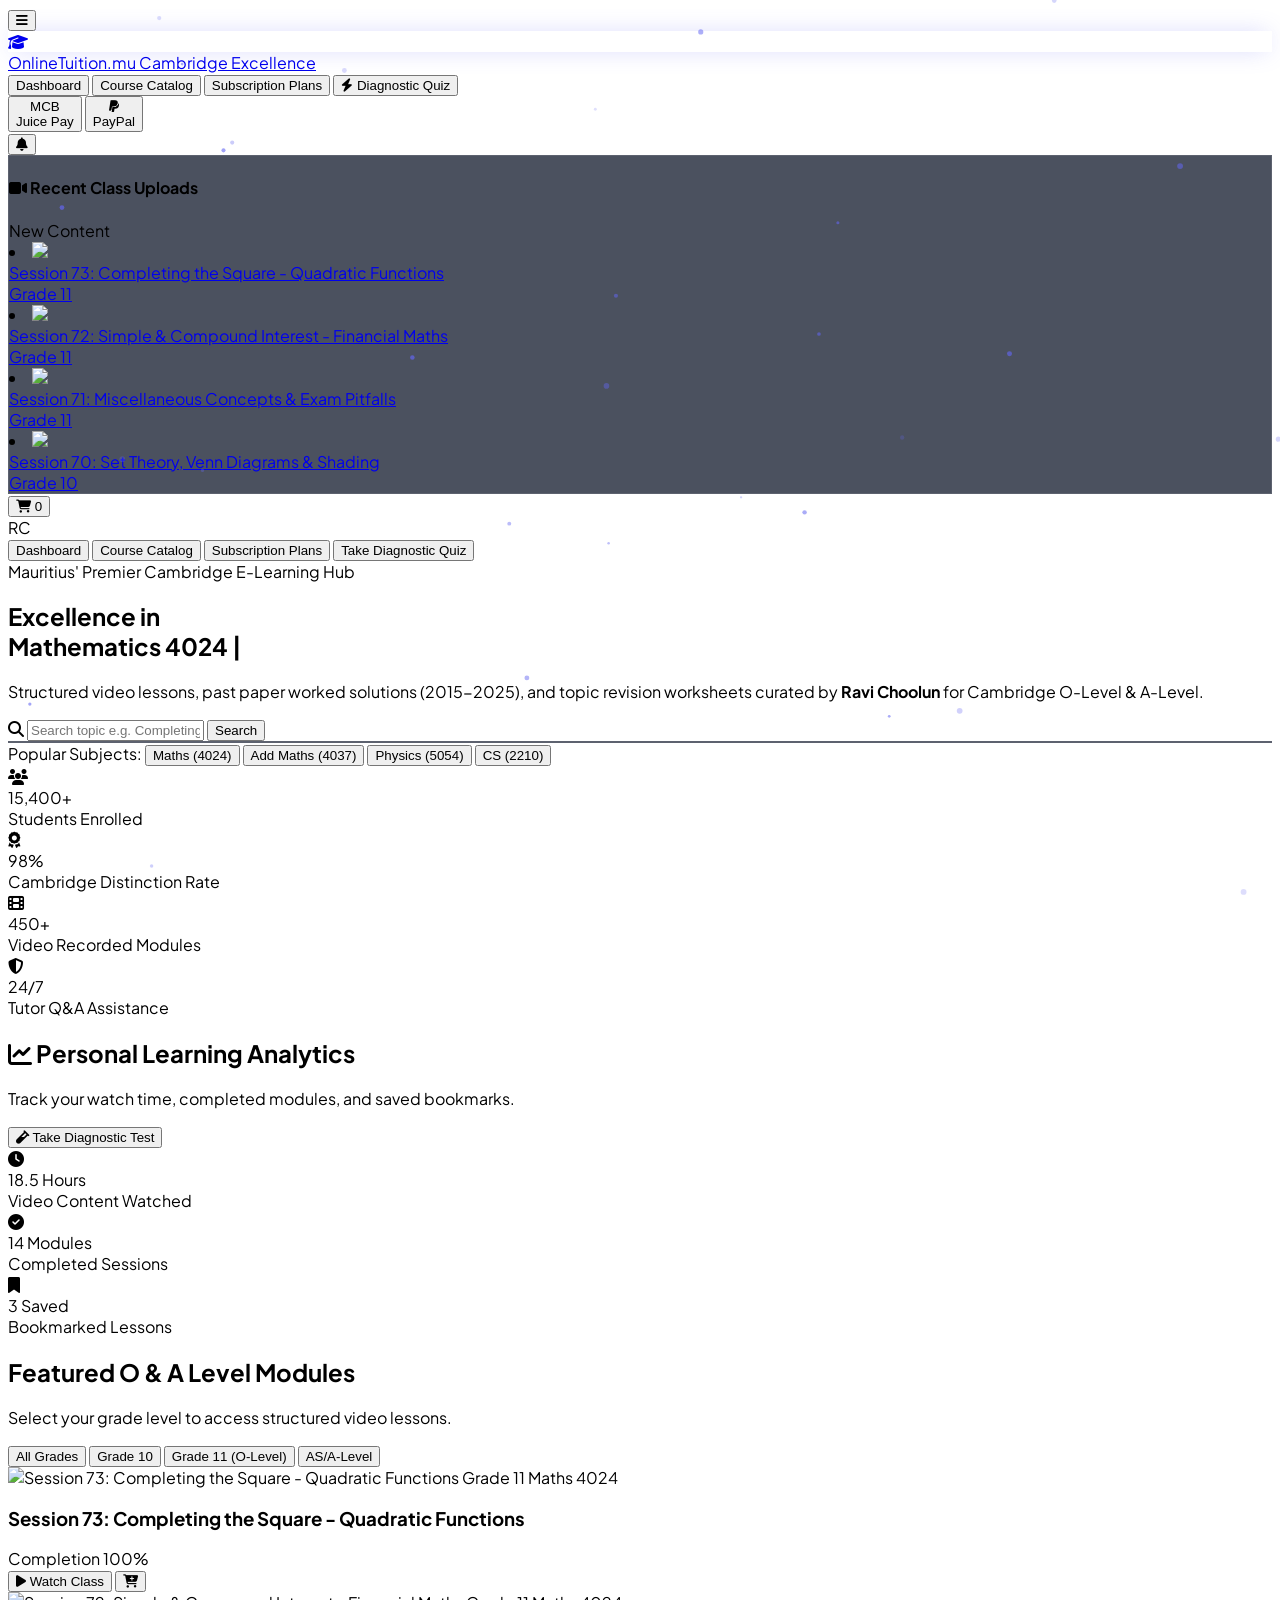
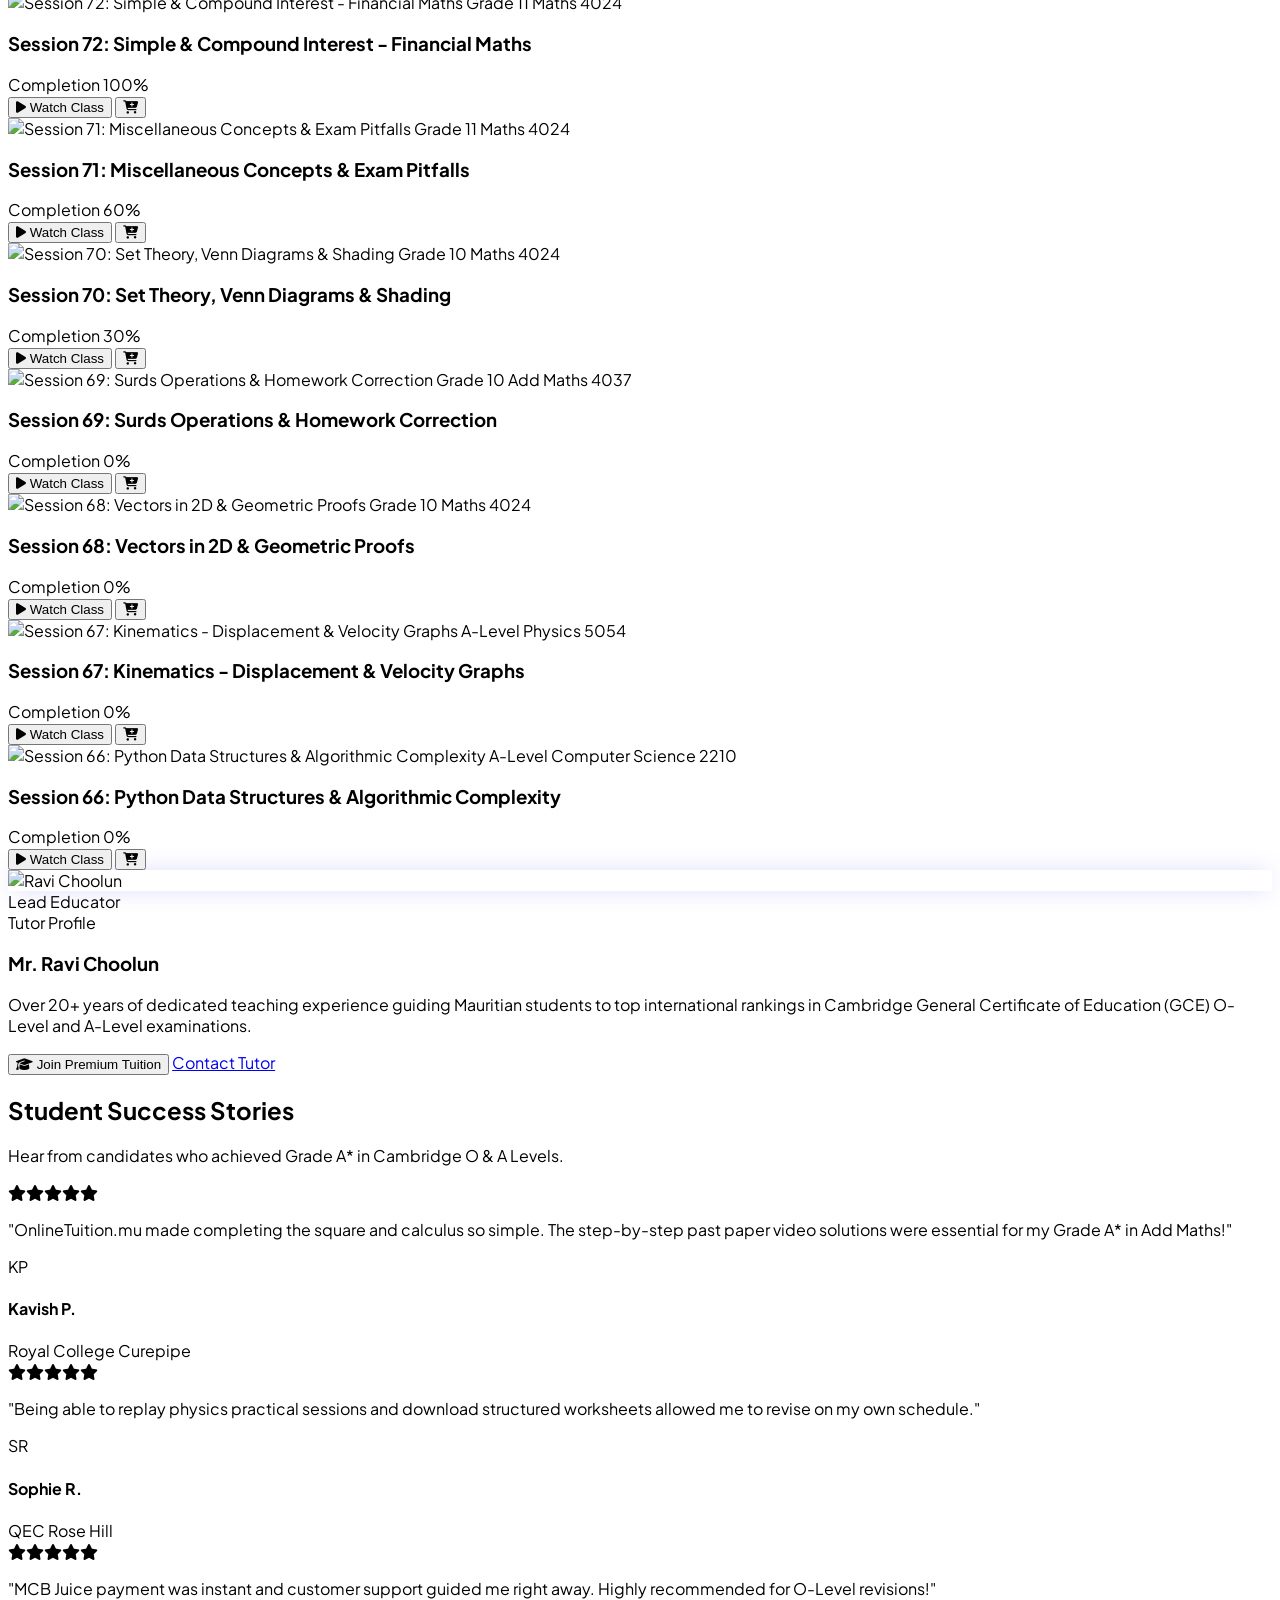
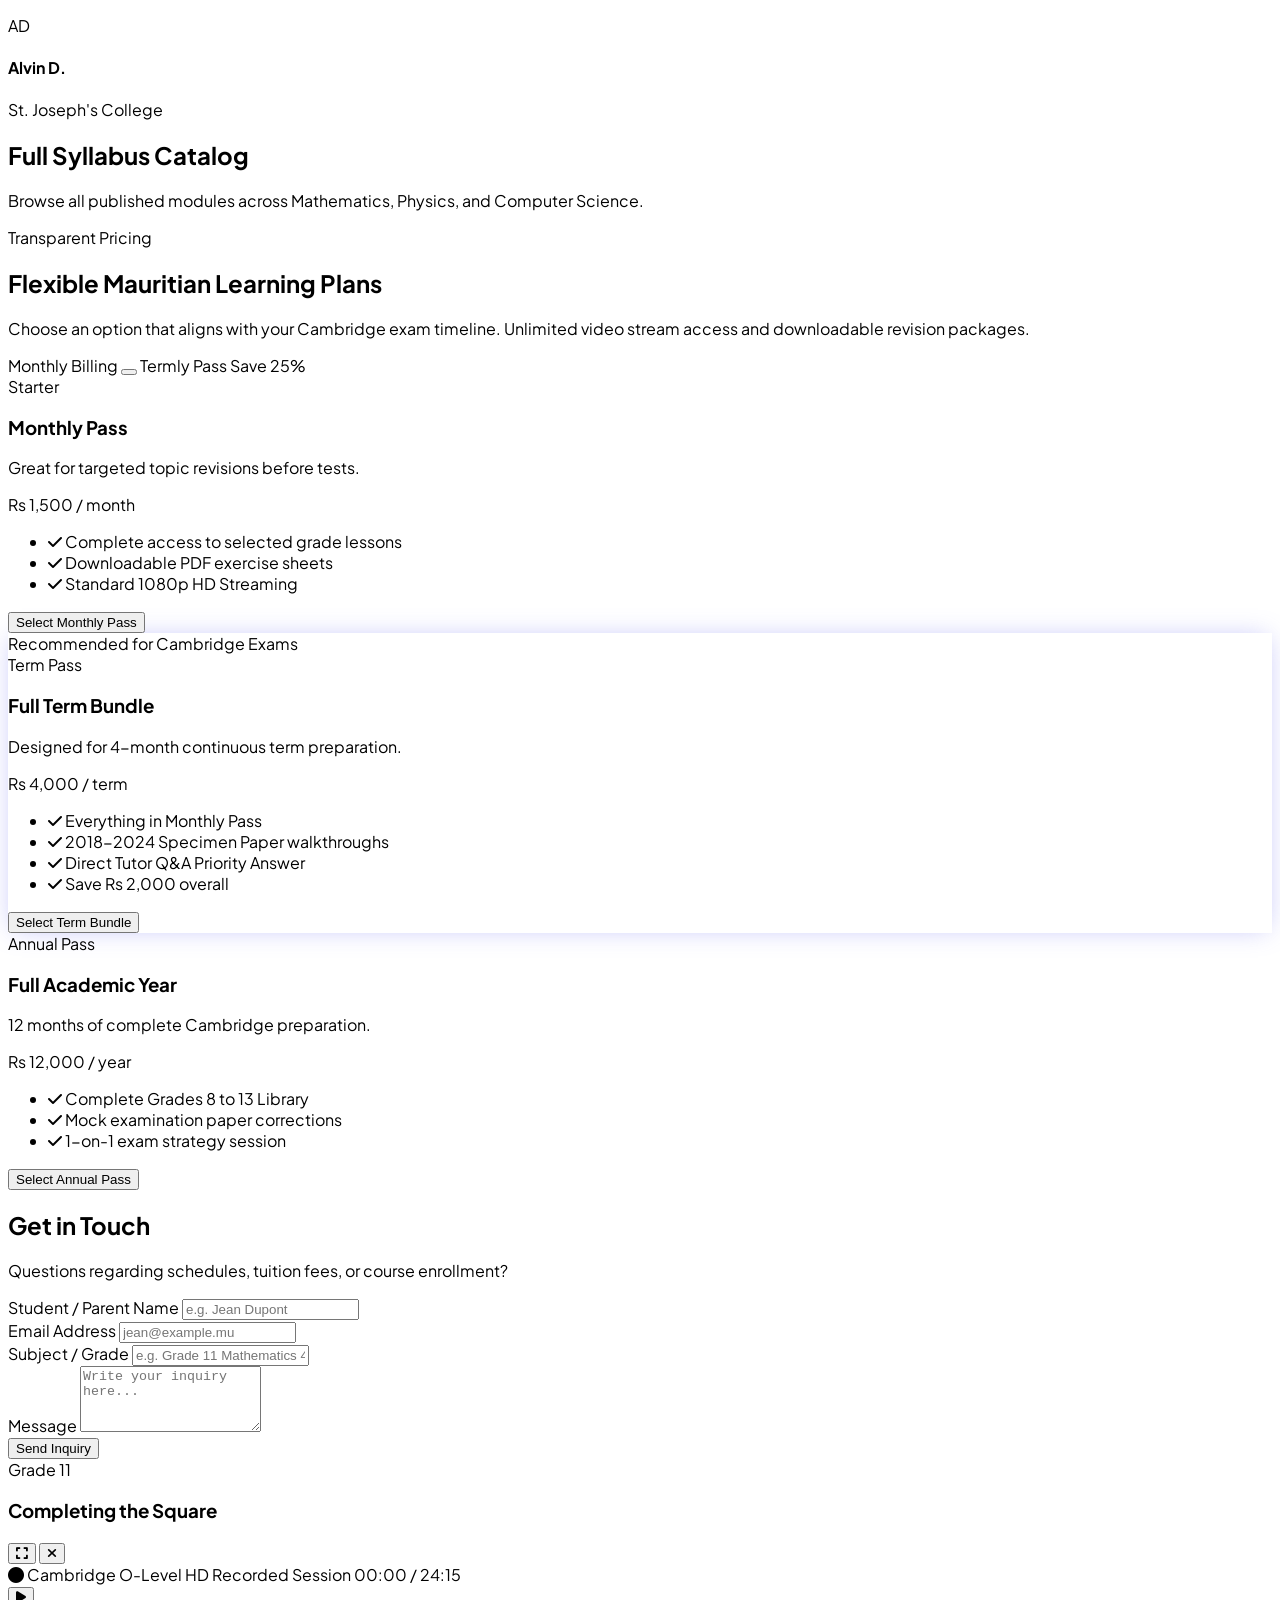
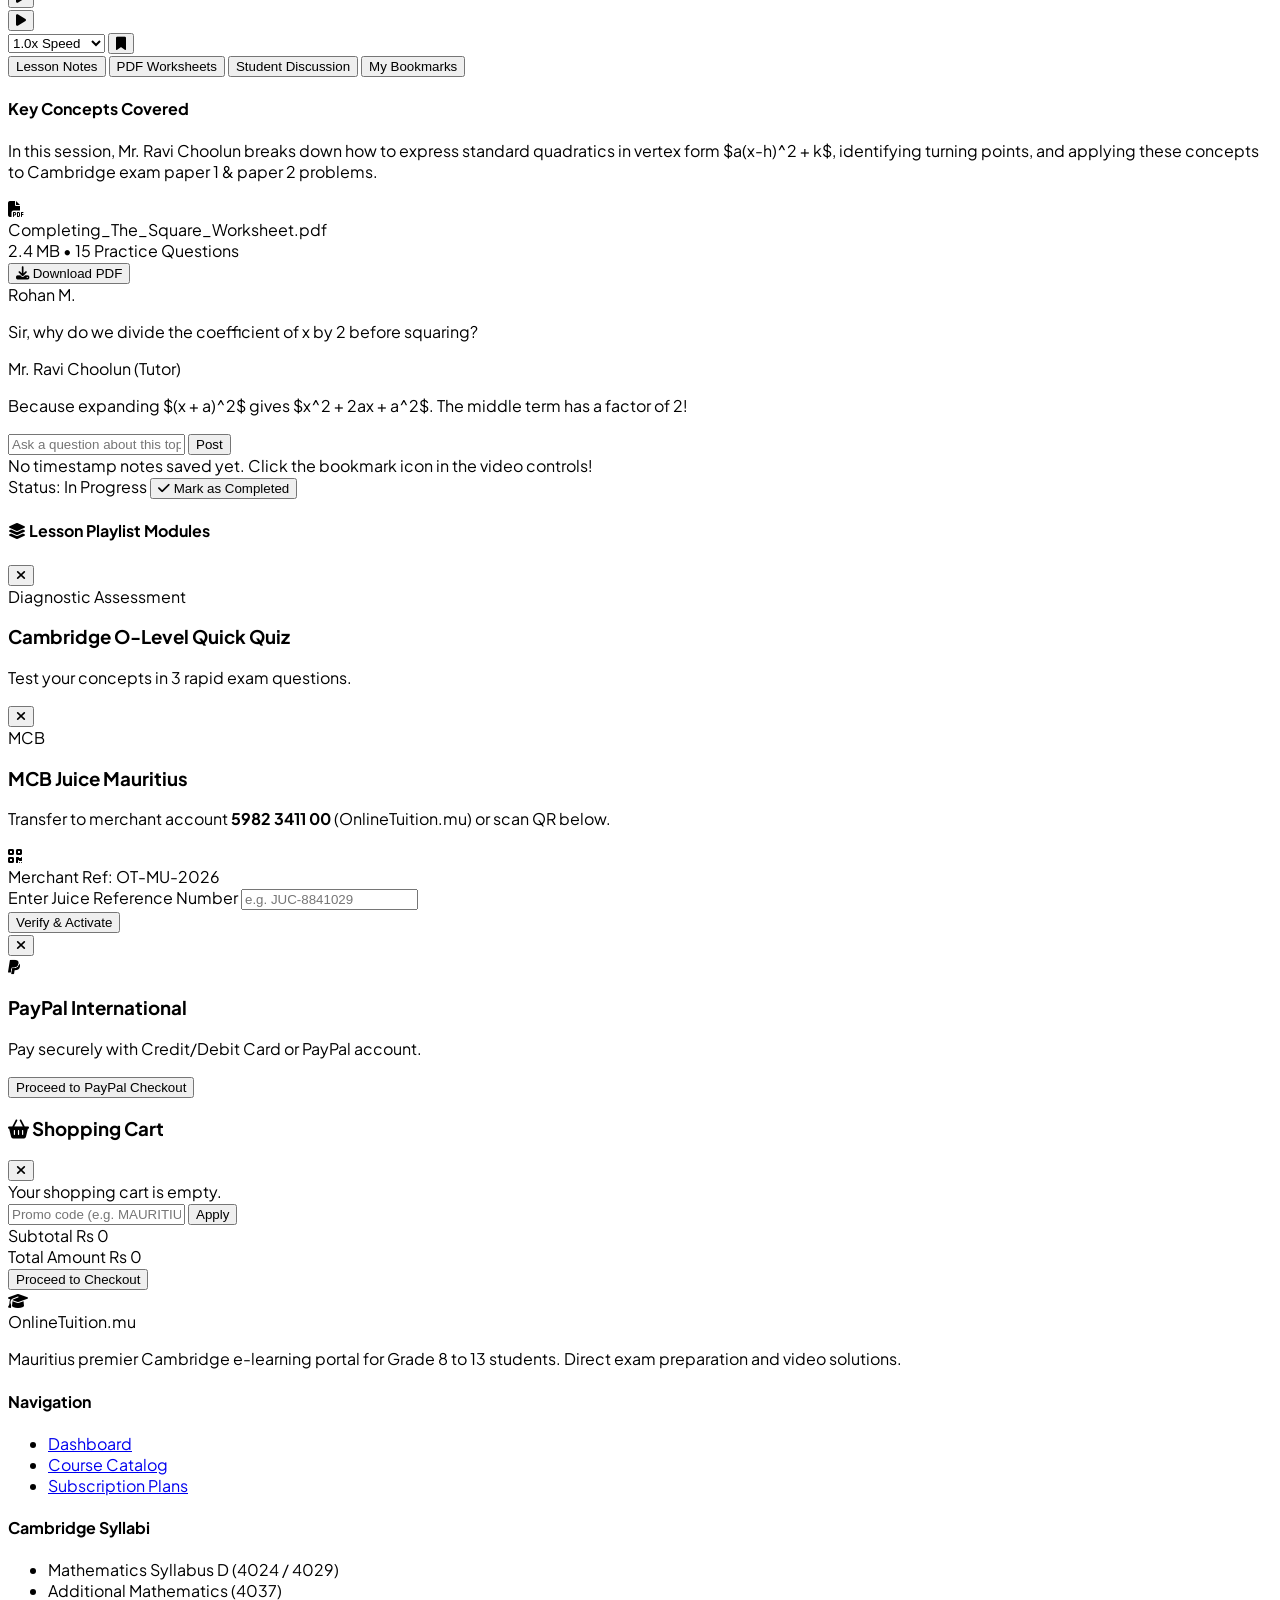
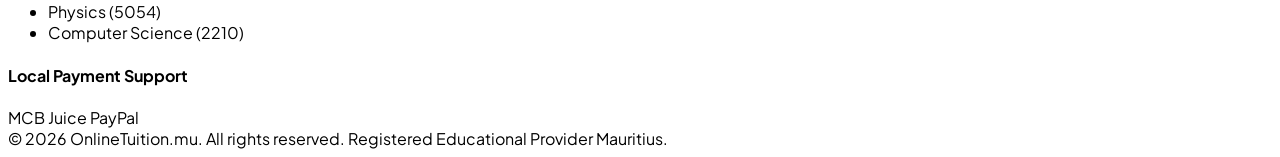
==== index.html @ 78f63431 "Rename onlinetuition_mu_modern_platform.html to index.html" ====
<!DOCTYPE html>
<html lang="en" class="scroll-smooth">
<head>
    <meta charset="utf-8">
    <meta name="viewport" content="width=device-width, initial-scale=1">
    <title>OnlineTuition.mu | Premier Cambridge O & A Level Tutoring Mauritius</title>
    <meta name="description" content="Mauritius' leading online tutoring platform for Cambridge International Examinations (O & A levels) and Grades 8 to 13 by Ravi Choolun.">
    
    <!-- Tailwind CSS CDN -->
    <script src="https://cdn.tailwindcss.com"></script>
    <script>
        tailwind.config = {
            darkMode: 'class',
            theme: {
                extend: {
                    colors: {
                        brand: {
                            50: '#eef2ff',
                            100: '#e0e7ff',
                            400: '#818cf8',
                            500: '#6366f1',
                            600: '#4f46e5',
                            700: '#4338ca',
                            800: '#3730a3',
                            900: '#312e81'
                        },
                        emerald: {
                            400: '#34d399',
                            500: '#10b981',
                            600: '#059669'
                        }
                    },
                    keyframes: {
                        float: {
                            '0%, 100%': { transform: 'translateY(0px)' },
                            '50%': { transform: 'translateY(-10px)' },
                        },
                        pulseGlow: {
                            '0%, 100%': { opacity: '0.4' },
                            '50%': { opacity: '0.8' }
                        },
                        shimmer: {
                            '100%': { transform: 'translateX(100%)' }
                        }
                    },
                    animation: {
                        float: 'float 4s ease-in-out infinite',
                        pulseGlow: 'pulseGlow 3s ease-in-out infinite',
                        shimmer: 'shimmer 2s infinite'
                    }
                }
            }
        }
    </script>

    <!-- Canvas Confetti CDN for Quiz Completion -->
    <script src="https://cdn.jsdelivr.net/npm/canvas-confetti@1.6.0/dist/confetti.browser.min.js"></script>
    
    <!-- FontAwesome & Google Fonts -->
    <link rel="stylesheet" href="https://cdnjs.cloudflare.com/ajax/libs/font-awesome/6.4.0/css/all.min.css">
    <link rel="preconnect" href="https://fonts.googleapis.com">
    <link rel="preconnect" href="https://fonts.gstatic.com" crossorigin>
    <link href="https://fonts.googleapis.com/css2?family=Plus+Jakarta+Sans:wght@300;400;500;600;700;800&display=swap" rel="stylesheet">
    
    <style>
        body { font-family: 'Plus Jakarta Sans', sans-serif; }
        
        /* Glassmorphism Classes */
        .glass-panel {
            background: rgba(15, 23, 42, 0.75);
            backdrop-filter: blur(16px);
            -webkit-backdrop-filter: blur(16px);
            border: 1px solid rgba(255, 255, 255, 0.1);
        }
        .glass-card {
            background: rgba(255, 255, 255, 0.85);
            backdrop-filter: blur(12px);
            -webkit-backdrop-filter: blur(12px);
            border: 1px solid rgba(226, 232, 240, 0.8);
        }
        .glass-card-dark {
            background: rgba(30, 41, 59, 0.85);
            backdrop-filter: blur(12px);
            border: 1px solid rgba(255, 255, 255, 0.08);
        }

        /* Custom Scrollbar */
        .custom-scrollbar::-webkit-scrollbar { width: 6px; height: 6px; }
        .custom-scrollbar::-webkit-scrollbar-track { background: rgba(241, 245, 249, 0.5); }
        .custom-scrollbar::-webkit-scrollbar-thumb { background: #cbd5e1; border-radius: 9999px; }
        .custom-scrollbar::-webkit-scrollbar-thumb:hover { background: #94a3b8; }

        /* Glowing Effects */
        .glow-brand {
            box-shadow: 0 0 25px -5px rgba(99, 102, 241, 0.4);
        }
        .glow-emerald {
            box-shadow: 0 0 25px -5px rgba(16, 185, 129, 0.4);
        }

        /* Particle Canvas Fix */
        #particles-canvas {
            position: absolute;
            top: 0;
            left: 0;
            width: 100%;
            height: 100%;
            pointer-events: none;
            z-index: 1;
        }

        /* Ripple effect animation */
        .ripple {
            position: relative;
            overflow: hidden;
        }
        .ripple::after {
            content: "";
            display: block;
            position: absolute;
            width: 100%;
            height: 100%;
            top: 0;
            left: 0;
            pointer-events: none;
            background-image: radial-gradient(circle, #fff 10%, transparent 10.01%);
            background-repeat: no-repeat;
            background-position: 50%;
            transform: scale(10, 10);
            opacity: 0;
            transition: transform .5s, opacity 1s;
        }
        .ripple:active::after {
            transform: scale(0, 0);
            opacity: .3;
            transition: 0s;
        }
    </style>
</head>
<body class="bg-slate-950 text-slate-100 min-h-screen flex flex-col antialiased selection:bg-brand-500 selection:text-white">

    <!-- Toast Notification Container -->
    <div id="toast-container" class="fixed bottom-5 right-5 z-50 flex flex-col space-y-3 pointer-events-none"></div>

    <!-- Header Navigation -->
    <header class="sticky top-0 z-40 bg-slate-950/80 backdrop-blur-xl border-b border-slate-800/80 text-white shadow-xl">
        <div class="max-w-7xl mx-auto px-4 sm:px-6 lg:px-8">
            <div class="flex items-center justify-between h-20">
                <!-- Left: Logo & Nav Links -->
                <div class="flex items-center space-x-8">
                    <button id="mobile-menu-btn" onclick="toggleMobileMenu()" class="text-slate-300 hover:text-white md:hidden focus:outline-none p-2 rounded-xl hover:bg-slate-800/60 transition">
                        <i class="fa-solid fa-bars text-xl"></i>
                    </button>
                    <a href="#dashboard" onclick="switchView('dashboard')" class="flex items-center space-x-3 group">
                        <div class="w-11 h-11 rounded-2xl bg-gradient-to-tr from-brand-600 via-indigo-500 to-emerald-400 flex items-center justify-center shadow-lg group-hover:scale-105 group-hover:rotate-3 transition duration-300 glow-brand">
                            <i class="fa-solid fa-graduation-cap text-white text-xl"></i>
                        </div>
                        <div>
                            <span class="text-xl font-extrabold tracking-tight text-white block leading-none">OnlineTuition<span class="text-brand-400">.mu</span></span>
                            <span class="text-[10px] text-slate-400 font-bold uppercase tracking-widest">Cambridge Excellence</span>
                        </div>
                    </a>
                    
                    <nav class="hidden md:flex items-center space-x-1 text-sm font-semibold text-slate-300 border-l border-slate-800/80 pl-8">
                        <button onclick="switchView('dashboard')" id="nav-dashboard" class="nav-btn px-4 py-2 rounded-xl text-white bg-slate-800/80 hover:bg-slate-800 transition">Dashboard</button>
                        <button onclick="switchView('courses')" id="nav-courses" class="nav-btn px-4 py-2 rounded-xl hover:text-white hover:bg-slate-800/60 transition">Course Catalog</button>
                        <button onclick="switchView('subscriptions')" id="nav-subscriptions" class="nav-btn px-4 py-2 rounded-xl hover:text-white hover:bg-slate-800/60 transition">Subscription Plans</button>
                        <button onclick="openQuizModal()" class="px-4 py-2 rounded-xl hover:text-white hover:bg-slate-800/60 transition flex items-center text-emerald-400 font-bold">
                            <i class="fa-solid fa-bolt mr-2 animate-bounce"></i> Diagnostic Quiz
                        </button>
                    </nav>
                </div>

                <!-- Right: Quick Payments, Cart & User -->
                <div class="flex items-center space-x-3 sm:space-x-4">
                    <!-- MCB Juice Badge Button -->
                    <button onclick="openJuiceModal()" class="hidden sm:flex items-center bg-slate-900/90 hover:bg-slate-800 border border-slate-800 px-3.5 py-2 rounded-xl transition group shadow-md" title="MCB Juice Instant Payment">
                        <div class="w-6 h-6 bg-red-600 rounded-lg flex items-center justify-center text-white text-[10px] font-black mr-2 shadow group-hover:scale-110 transition">MCB</div>
                        <span class="text-xs font-bold text-slate-200">Juice Pay</span>
                    </button>

                    <!-- PayPal Badge Button -->
                    <button onclick="openPayPalModal()" class="hidden sm:flex items-center bg-slate-900/90 hover:bg-slate-800 border border-slate-800 px-3.5 py-2 rounded-xl transition group shadow-md" title="PayPal Global Payment">
                        <div class="w-6 h-6 bg-blue-600 rounded-lg flex items-center justify-center text-white text-xs mr-2 shadow group-hover:scale-110 transition"><i class="fa-brands fa-paypal"></i></div>
                        <span class="text-xs font-bold text-slate-200">PayPal</span>
                    </button>

                    <!-- Notifications / Recent Releases Dropdown -->
                    <div class="relative">
                        <button id="dropdown-toggle" class="p-3 rounded-xl bg-slate-900 hover:bg-slate-800 border border-slate-800 text-slate-300 hover:text-white transition relative group">
                            <i class="fa-solid fa-bell text-slate-300 group-hover:text-amber-400 transition"></i>
                            <span class="absolute top-2 right-2 w-2.5 h-2.5 bg-brand-500 rounded-full animate-ping"></span>
                            <span class="absolute top-2 right-2 w-2.5 h-2.5 bg-brand-500 rounded-full"></span>
                        </button>
                        
                        <!-- Dropdown Menu -->
                        <div id="courses-dropdown" class="hidden absolute right-0 mt-3 w-80 sm:w-96 glass-panel rounded-2xl shadow-2xl py-3 z-50 border border-slate-800">
                            <div class="px-4 pb-2 border-b border-slate-800/80 flex items-center justify-between">
                                <h4 class="font-bold text-xs uppercase tracking-wider text-slate-400 flex items-center"><i class="fa-solid fa-video text-brand-400 mr-2"></i> Recent Class Uploads</h4>
                                <span class="text-[10px] bg-emerald-500/20 text-emerald-300 border border-emerald-500/30 px-2 py-0.5 rounded-full font-bold">New Content</span>
                            </div>
                            <div class="max-h-80 overflow-y-auto custom-scrollbar divide-y divide-slate-800/60" id="dropdown-sessions-list">
                                <!-- Dynamic Items -->
                            </div>
                        </div>
                    </div>

                    <!-- Cart Drawer Trigger -->
                    <button onclick="toggleCartDrawer()" class="p-3 rounded-xl bg-slate-900 hover:bg-slate-800 border border-slate-800 text-slate-300 hover:text-white transition relative">
                        <i class="fa-solid fa-cart-shopping"></i>
                        <span id="cart-badge" class="absolute -top-1.5 -right-1.5 w-5 h-5 bg-gradient-to-r from-brand-500 to-indigo-600 text-white text-[11px] font-black rounded-full flex items-center justify-center shadow-lg border border-slate-900">0</span>
                    </button>

                    <!-- Student User Avatar -->
                    <div class="flex items-center pl-2 border-l border-slate-800">
                        <div class="w-10 h-10 rounded-xl bg-gradient-to-tr from-brand-500 to-indigo-600 text-white font-extrabold flex items-center justify-center shadow-lg ring-2 ring-brand-500/30">
                            RC
                        </div>
                    </div>
                </div>
            </div>
        </div>
        
        <!-- Mobile Drawer Navigation -->
        <div id="mobile-menu" class="hidden md:hidden bg-slate-900 border-b border-slate-800 px-4 py-4 space-y-2">
            <button onclick="switchView('dashboard'); toggleMobileMenu()" class="block w-full text-left px-4 py-3 rounded-xl text-slate-200 hover:bg-slate-800 font-bold">Dashboard</button>
            <button onclick="switchView('courses'); toggleMobileMenu()" class="block w-full text-left px-4 py-3 rounded-xl text-slate-200 hover:bg-slate-800 font-bold">Course Catalog</button>
            <button onclick="switchView('subscriptions'); toggleMobileMenu()" class="block w-full text-left px-4 py-3 rounded-xl text-slate-200 hover:bg-slate-800 font-bold">Subscription Plans</button>
            <button onclick="openQuizModal(); toggleMobileMenu()" class="block w-full text-left px-4 py-3 rounded-xl text-emerald-400 hover:bg-slate-800 font-bold">Take Diagnostic Quiz</button>
        </div>
    </header>

    <!-- Main Dynamic Content Container -->
    <main class="flex-grow">
        
        <!-- ================= VIEW 1: MAIN DASHBOARD & HERO ================= -->
        <section id="view-dashboard" class="view-section py-8 max-w-7xl mx-auto px-4 sm:px-6 lg:px-8">
            
            <!-- Hero Animated Section -->
            <div class="relative rounded-3xl bg-slate-900 border border-slate-800/80 p-8 sm:p-14 mb-12 overflow-hidden shadow-2xl">
                <!-- Floating Particle Background Canvas -->
                <canvas id="particles-canvas"></canvas>

                <!-- Glowing Ambient Light -->
                <div class="absolute -top-20 -right-20 w-96 h-96 bg-brand-600/30 rounded-full blur-[100px] pointer-events-none animate-pulseGlow"></div>
                <div class="absolute -bottom-20 -left-20 w-96 h-96 bg-emerald-600/20 rounded-full blur-[100px] pointer-events-none"></div>

                <div class="relative z-10 max-w-3xl">
                    <div class="inline-flex items-center space-x-2 px-3.5 py-1.5 rounded-full text-xs font-bold bg-brand-500/10 text-brand-300 border border-brand-500/30 mb-6 backdrop-blur-md">
                        <span class="w-2 h-2 rounded-full bg-emerald-400 animate-ping"></span>
                        <span>Mauritius' Premier Cambridge E-Learning Hub</span>
                    </div>

                    <h1 class="text-3xl sm:text-5xl lg:text-6xl font-black tracking-tight text-white mb-6 leading-tight">
                        Excellence in <br/>
                        <span id="typewriter-text" class="text-transparent bg-clip-text bg-gradient-to-r from-brand-400 via-indigo-300 to-emerald-400"></span>
                        <span class="animate-pulse">|</span>
                    </h1>

                    <p class="text-slate-300 text-base sm:text-lg mb-8 leading-relaxed max-w-2xl font-normal">
                        Structured video lessons, past paper worked solutions (2015-2025), and topic revision worksheets curated by <strong class="text-white font-semibold">Ravi Choolun</strong> for Cambridge O-Level & A-Level.
                    </p>

                    <!-- Real-time Hero Search Input -->
                    <div class="relative max-w-xl mb-6 group">
                        <i class="fa-solid fa-magnifying-glass absolute left-4 top-4 text-slate-400 group-focus-within:text-brand-400 transition"></i>
                        <input type="text" id="hero-search-input" oninput="handleHeroSearch(this.value)" placeholder="Search topic e.g. Completing the Square, Vectors, Surds..." class="w-full pl-12 pr-28 py-3.5 bg-slate-950/80 border border-slate-800 rounded-2xl text-sm text-white placeholder-slate-500 focus:outline-none focus:ring-2 focus:ring-brand-500 focus:border-transparent shadow-2xl backdrop-blur-md transition">
                        <button onclick="executeHeroSearch()" class="absolute right-2 top-2 bg-gradient-to-r from-brand-600 to-indigo-600 hover:from-brand-500 hover:to-indigo-500 text-white font-bold px-4 py-2 rounded-xl text-xs shadow-lg transition">
                            Search
                        </button>
                        <!-- Auto suggestions container -->
                        <div id="hero-suggestions" class="hidden absolute left-0 right-0 top-14 glass-panel rounded-2xl border border-slate-800 shadow-2xl py-2 z-30 max-h-60 overflow-y-auto"></div>
                    </div>

                    <!-- Subject Quick Filter Badges -->
                    <div class="flex flex-wrap items-center gap-2">
                        <span class="text-xs text-slate-400 font-bold uppercase tracking-wider mr-2">Popular Subjects:</span>
                        <button onclick="filterBySubject('Maths 4024')" class="px-3 py-1.5 rounded-xl text-xs font-semibold bg-slate-800/80 text-slate-300 hover:bg-brand-600 hover:text-white border border-slate-700/60 transition">Maths (4024)</button>
                        <button onclick="filterBySubject('Add Maths 4037')" class="px-3 py-1.5 rounded-xl text-xs font-semibold bg-slate-800/80 text-slate-300 hover:bg-brand-600 hover:text-white border border-slate-700/60 transition">Add Maths (4037)</button>
                        <button onclick="filterBySubject('Physics 5054')" class="px-3 py-1.5 rounded-xl text-xs font-semibold bg-slate-800/80 text-slate-300 hover:bg-brand-600 hover:text-white border border-slate-700/60 transition">Physics (5054)</button>
                        <button onclick="filterBySubject('Computer Science 2210')" class="px-3 py-1.5 rounded-xl text-xs font-semibold bg-slate-800/80 text-slate-300 hover:bg-brand-600 hover:text-white border border-slate-700/60 transition">CS (2210)</button>
                    </div>
                </div>
            </div>

            <!-- Animated Counter Statistics Bar -->
            <div class="grid grid-cols-2 md:grid-cols-4 gap-5 mb-14">
                <div class="bg-slate-900/90 border border-slate-800/80 p-6 rounded-3xl shadow-xl hover:border-brand-500/50 transition group">
                    <div class="w-12 h-12 rounded-2xl bg-brand-500/10 border border-brand-500/20 text-brand-400 flex items-center justify-center text-xl font-bold mb-4 group-hover:scale-110 transition">
                        <i class="fa-solid fa-users"></i>
                    </div>
                    <div class="text-3xl font-extrabold text-white mb-1 tracking-tight" id="stat-students">0</div>
                    <div class="text-xs text-slate-400 font-semibold uppercase tracking-wider">Students Enrolled</div>
                </div>

                <div class="bg-slate-900/90 border border-slate-800/80 p-6 rounded-3xl shadow-xl hover:border-emerald-500/50 transition group">
                    <div class="w-12 h-12 rounded-2xl bg-emerald-500/10 border border-emerald-500/20 text-emerald-400 flex items-center justify-center text-xl font-bold mb-4 group-hover:scale-110 transition">
                        <i class="fa-solid fa-award"></i>
                    </div>
                    <div class="text-3xl font-extrabold text-white mb-1 tracking-tight" id="stat-pass">0</div>
                    <div class="text-xs text-slate-400 font-semibold uppercase tracking-wider">Cambridge Distinction Rate</div>
                </div>

                <div class="bg-slate-900/90 border border-slate-800/80 p-6 rounded-3xl shadow-xl hover:border-amber-500/50 transition group">
                    <div class="w-12 h-12 rounded-2xl bg-amber-500/10 border border-amber-500/20 text-amber-400 flex items-center justify-center text-xl font-bold mb-4 group-hover:scale-110 transition">
                        <i class="fa-solid fa-film"></i>
                    </div>
                    <div class="text-3xl font-extrabold text-white mb-1 tracking-tight" id="stat-videos">0</div>
                    <div class="text-xs text-slate-400 font-semibold uppercase tracking-wider">Video Recorded Modules</div>
                </div>

                <div class="bg-slate-900/90 border border-slate-800/80 p-6 rounded-3xl shadow-xl hover:border-purple-500/50 transition group">
                    <div class="w-12 h-12 rounded-2xl bg-purple-500/10 border border-purple-500/20 text-purple-400 flex items-center justify-center text-xl font-bold mb-4 group-hover:scale-110 transition">
                        <i class="fa-solid fa-shield-halved"></i>
                    </div>
                    <div class="text-3xl font-extrabold text-white mb-1 tracking-tight" id="stat-support">24/7</div>
                    <div class="text-xs text-slate-400 font-semibold uppercase tracking-wider">Tutor Q&A Assistance</div>
                </div>
            </div>

            <!-- Student Personal Learning Overview Widget -->
            <div class="bg-slate-900/60 border border-slate-800/80 rounded-3xl p-6 sm:p-8 mb-12 backdrop-blur-md">
                <div class="flex flex-col md:flex-row md:items-center justify-between gap-4 mb-6">
                    <div>
                        <h2 class="text-xl font-extrabold text-white flex items-center">
                            <i class="fa-solid fa-chart-line text-brand-400 mr-2.5"></i> Personal Learning Analytics
                        </h2>
                        <p class="text-slate-400 text-xs mt-1">Track your watch time, completed modules, and saved bookmarks.</p>
                    </div>
                    <button onclick="openQuizModal()" class="bg-gradient-to-r from-emerald-600 to-teal-600 hover:from-emerald-500 hover:to-teal-500 text-white text-xs font-bold px-5 py-2.5 rounded-xl shadow-lg transition flex items-center w-fit">
                        <i class="fa-solid fa-vial mr-2"></i> Take Diagnostic Test
                    </button>
                </div>

                <div class="grid grid-cols-1 sm:grid-cols-3 gap-4">
                    <div class="bg-slate-950/80 p-4 rounded-2xl border border-slate-800 flex items-center space-x-4">
                        <div class="w-10 h-10 rounded-xl bg-blue-500/10 text-blue-400 flex items-center justify-center font-bold text-base"><i class="fa-solid fa-clock"></i></div>
                        <div>
                            <div class="text-lg font-bold text-white">18.5 Hours</div>
                            <div class="text-[11px] text-slate-500">Video Content Watched</div>
                        </div>
                    </div>
                    <div class="bg-slate-950/80 p-4 rounded-2xl border border-slate-800 flex items-center space-x-4">
                        <div class="w-10 h-10 rounded-xl bg-emerald-500/10 text-emerald-400 flex items-center justify-center font-bold text-base"><i class="fa-solid fa-circle-check"></i></div>
                        <div>
                            <div class="text-lg font-bold text-white" id="user-completed-count">14 Modules</div>
                            <div class="text-[11px] text-slate-500">Completed Sessions</div>
                        </div>
                    </div>
                    <div class="bg-slate-950/80 p-4 rounded-2xl border border-slate-800 flex items-center space-x-4">
                        <div class="w-10 h-10 rounded-xl bg-amber-500/10 text-amber-400 flex items-center justify-center font-bold text-base"><i class="fa-solid fa-bookmark"></i></div>
                        <div>
                            <div class="text-lg font-bold text-white" id="user-bookmarks-count">3 Saved</div>
                            <div class="text-[11px] text-slate-500">Bookmarked Lessons</div>
                        </div>
                    </div>
                </div>
            </div>

            <!-- Main Course Catalog Header & Filters -->
            <div class="flex flex-col md:flex-row items-center justify-between gap-4 mb-8">
                <div>
                    <h2 class="text-2xl font-black text-white tracking-tight">Featured O & A Level Modules</h2>
                    <p class="text-slate-400 text-xs">Select your grade level to access structured video lessons.</p>
                </div>

                <!-- Grade Filter Tabs -->
                <div class="flex flex-wrap gap-2 w-full md:w-auto bg-slate-900/90 p-1.5 rounded-2xl border border-slate-800">
                    <button onclick="setGradeFilter('All')" class="filter-btn px-4 py-2 rounded-xl text-xs font-bold bg-brand-600 text-white shadow transition">All Grades</button>
                    <button onclick="setGradeFilter('Grade 10')" class="filter-btn px-4 py-2 rounded-xl text-xs font-bold text-slate-400 hover:text-white transition">Grade 10</button>
                    <button onclick="setGradeFilter('Grade 11')" class="filter-btn px-4 py-2 rounded-xl text-xs font-bold text-slate-400 hover:text-white transition">Grade 11 (O-Level)</button>
                    <button onclick="setGradeFilter('A-Level')" class="filter-btn px-4 py-2 rounded-xl text-xs font-bold text-slate-400 hover:text-white transition">AS/A-Level</button>
                </div>
            </div>

            <!-- Course Grid Container -->
            <div id="courses-container" class="grid grid-cols-1 sm:grid-cols-2 lg:grid-cols-3 gap-6 mb-16">
                <!-- Dynamically Populated Cards -->
            </div>

            <!-- Instructor Spotlight Section -->
            <div class="bg-gradient-to-r from-slate-900 via-indigo-950 to-slate-900 border border-slate-800 rounded-3xl p-8 sm:p-12 shadow-2xl relative overflow-hidden mb-16">
                <div class="grid grid-cols-1 lg:grid-cols-3 gap-8 items-center relative z-10">
                    <div class="flex justify-center">
                        <div class="relative">
                            <div class="w-44 h-44 rounded-3xl bg-gradient-to-tr from-brand-500 to-indigo-600 p-1 shadow-2xl glow-brand">
                                <img src="https://placehold.co/400x400/1e1b4b/ffffff?text=Ravi+Choolun" alt="Ravi Choolun" class="w-full h-full object-cover rounded-[22px]">
                            </div>
                            <span class="absolute -bottom-3 left-1/2 transform -translate-x-1/2 bg-emerald-500 text-slate-950 font-black text-[10px] uppercase px-3 py-1 rounded-full shadow-lg">Lead Educator</span>
                        </div>
                    </div>
                    <div class="lg:col-span-2 text-center lg:text-left">
                        <span class="text-brand-400 text-xs font-bold uppercase tracking-widest block mb-2">Tutor Profile</span>
                        <h3 class="text-3xl font-black text-white mb-3">Mr. Ravi Choolun</h3>
                        <p class="text-slate-300 text-sm leading-relaxed mb-6">
                            Over 20+ years of dedicated teaching experience guiding Mauritian students to top international rankings in Cambridge General Certificate of Education (GCE) O-Level and A-Level examinations.
                        </p>
                        <div class="flex flex-wrap gap-4 justify-center lg:justify-start">
                            <button onclick="openJuiceModal()" class="bg-brand-600 hover:bg-brand-500 text-white text-xs font-bold px-6 py-3 rounded-xl shadow-lg transition">
                                <i class="fa-solid fa-graduation-cap mr-2"></i> Join Premium Tuition
                            </button>
                            <a href="#contact" onclick="switchView('contact')" class="bg-slate-800 hover:bg-slate-700 text-slate-200 text-xs font-bold px-6 py-3 rounded-xl border border-slate-700 transition">
                                Contact Tutor
                            </a>
                        </div>
                    </div>
                </div>
            </div>

            <!-- Student Testimonials Slider -->
            <div class="mb-16">
                <div class="text-center max-w-2xl mx-auto mb-10">
                    <h2 class="text-2xl font-black text-white">Student Success Stories</h2>
                    <p class="text-slate-400 text-xs mt-1">Hear from candidates who achieved Grade A* in Cambridge O & A Levels.</p>
                </div>

                <div class="grid grid-cols-1 md:grid-cols-3 gap-6">
                    <div class="bg-slate-900/80 border border-slate-800 p-6 rounded-3xl relative">
                        <div class="flex items-center text-amber-400 text-xs mb-4">
                            <i class="fa-solid fa-star"></i><i class="fa-solid fa-star"></i><i class="fa-solid fa-star"></i><i class="fa-solid fa-star"></i><i class="fa-solid fa-star"></i>
                        </div>
                        <p class="text-slate-300 text-xs leading-relaxed mb-6">"OnlineTuition.mu made completing the square and calculus so simple. The step-by-step past paper video solutions were essential for my Grade A* in Add Maths!"</p>
                        <div class="flex items-center space-x-3">
                            <div class="w-9 h-9 rounded-full bg-brand-600 font-bold text-white flex items-center justify-center text-xs">KP</div>
                            <div>
                                <h4 class="text-xs font-bold text-white">Kavish P.</h4>
                                <span class="text-[10px] text-slate-500">Royal College Curepipe</span>
                            </div>
                        </div>
                    </div>

                    <div class="bg-slate-900/80 border border-slate-800 p-6 rounded-3xl relative">
                        <div class="flex items-center text-amber-400 text-xs mb-4">
                            <i class="fa-solid fa-star"></i><i class="fa-solid fa-star"></i><i class="fa-solid fa-star"></i><i class="fa-solid fa-star"></i><i class="fa-solid fa-star"></i>
                        </div>
                        <p class="text-slate-300 text-xs leading-relaxed mb-6">"Being able to replay physics practical sessions and download structured worksheets allowed me to revise on my own schedule."</p>
                        <div class="flex items-center space-x-3">
                            <div class="w-9 h-9 rounded-full bg-emerald-600 font-bold text-white flex items-center justify-center text-xs">SR</div>
                            <div>
                                <h4 class="text-xs font-bold text-white">Sophie R.</h4>
                                <span class="text-[10px] text-slate-500">QEC Rose Hill</span>
                            </div>
                        </div>
                    </div>

                    <div class="bg-slate-900/80 border border-slate-800 p-6 rounded-3xl relative">
                        <div class="flex items-center text-amber-400 text-xs mb-4">
                            <i class="fa-solid fa-star"></i><i class="fa-solid fa-star"></i><i class="fa-solid fa-star"></i><i class="fa-solid fa-star"></i><i class="fa-solid fa-star"></i>
                        </div>
                        <p class="text-slate-300 text-xs leading-relaxed mb-6">"MCB Juice payment was instant and customer support guided me right away. Highly recommended for O-Level revisions!"</p>
                        <div class="flex items-center space-x-3">
                            <div class="w-9 h-9 rounded-full bg-indigo-600 font-bold text-white flex items-center justify-center text-xs">AD</div>
                            <div>
                                <h4 class="text-xs font-bold text-white">Alvin D.</h4>
                                <span class="text-[10px] text-slate-500">St. Joseph's College</span>
                            </div>
                        </div>
                    </div>
                </div>
            </div>
        </section>

        <!-- ================= VIEW 2: COURSE CATALOG ================= -->
        <section id="view-courses" class="view-section hidden py-10 max-w-7xl mx-auto px-4 sm:px-6 lg:px-8">
            <div class="mb-8">
                <h2 class="text-3xl font-black text-white">Full Syllabus Catalog</h2>
                <p class="text-slate-400 text-sm">Browse all published modules across Mathematics, Physics, and Computer Science.</p>
            </div>
            
            <div id="full-catalog-grid" class="grid grid-cols-1 sm:grid-cols-2 lg:grid-cols-3 gap-6 mb-12">
                <!-- Dynamically Filled -->
            </div>
        </section>

        <!-- ================= VIEW 3: SUBSCRIPTIONS & PRICING ================= -->
        <section id="view-subscriptions" class="view-section hidden py-12 max-w-7xl mx-auto px-4 sm:px-6 lg:px-8">
            <div class="text-center max-w-3xl mx-auto mb-12">
                <span class="text-brand-400 font-bold text-xs uppercase tracking-widest bg-brand-500/10 border border-brand-500/20 px-3 py-1 rounded-full">Transparent Pricing</span>
                <h2 class="text-3xl sm:text-5xl font-black text-white mt-4 mb-4">Flexible Mauritian Learning Plans</h2>
                <p class="text-slate-400 text-sm">Choose an option that aligns with your Cambridge exam timeline. Unlimited video stream access and downloadable revision packages.</p>
                
                <!-- Billing Toggle Switch -->
                <div class="flex items-center justify-center mt-8 space-x-4">
                    <span class="text-xs font-bold text-slate-300" id="billing-monthly-label">Monthly Billing</span>
                    <button id="billing-toggle" onclick="toggleBillingPeriod()" class="w-14 h-8 bg-slate-800 rounded-full p-1 border border-slate-700 relative transition">
                        <div id="billing-toggle-dot" class="w-6 h-6 bg-brand-500 rounded-full transition transform translate-x-0"></div>
                    </button>
                    <span class="text-xs font-bold text-slate-400" id="billing-annual-label">Termly Pass <span class="bg-emerald-500/20 text-emerald-400 text-[10px] px-2 py-0.5 rounded-full border border-emerald-500/30">Save 25%</span></span>
                </div>
            </div>

            <div class="grid grid-cols-1 lg:grid-cols-3 gap-8 items-stretch mb-16">
                <!-- Plan 1 -->
                <div class="bg-slate-900 border border-slate-800 rounded-3xl p-8 flex flex-col justify-between hover:border-slate-700 transition relative">
                    <div>
                        <div class="inline-block px-3 py-1 rounded-full text-[10px] font-black uppercase bg-slate-800 text-slate-300 mb-4">Starter</div>
                        <h3 class="text-2xl font-bold text-white mb-2">Monthly Pass</h3>
                        <p class="text-slate-400 text-xs mb-6">Great for targeted topic revisions before tests.</p>
                        <div class="flex items-baseline mb-6">
                            <span class="text-4xl font-black text-white" id="plan-monthly-price">Rs 1,500</span>
                            <span class="text-slate-400 text-xs ml-2">/ month</span>
                        </div>
                        <ul class="space-y-3 mb-8 text-xs text-slate-300">
                            <li class="flex items-center"><i class="fa-solid fa-check text-emerald-400 mr-3"></i> Complete access to selected grade lessons</li>
                            <li class="flex items-center"><i class="fa-solid fa-check text-emerald-400 mr-3"></i> Downloadable PDF exercise sheets</li>
                            <li class="flex items-center"><i class="fa-solid fa-check text-emerald-400 mr-3"></i> Standard 1080p HD Streaming</li>
                        </ul>
                    </div>
                    <button onclick="subscribePlan('Monthly Pass', 1500)" class="w-full bg-slate-800 hover:bg-slate-700 text-white font-bold py-3.5 rounded-2xl transition">
                        Select Monthly Pass
                    </button>
                </div>

                <!-- Plan 2 (Highlighted) -->
                <div class="bg-gradient-to-b from-slate-900 via-indigo-950 to-slate-900 border-2 border-brand-500 rounded-3xl p-8 flex flex-col justify-between relative shadow-2xl transform lg:-translate-y-2 glow-brand">
                    <div class="absolute -top-4 left-1/2 transform -translate-x-1/2 bg-gradient-to-r from-brand-500 to-indigo-600 text-white px-4 py-1 rounded-full text-[10px] font-black uppercase tracking-wider shadow">
                        Recommended for Cambridge Exams
                    </div>
                    <div>
                        <div class="inline-block px-3 py-1 rounded-full text-[10px] font-black uppercase bg-brand-500/20 text-brand-300 mb-4">Term Pass</div>
                        <h3 class="text-2xl font-bold text-white mb-2">Full Term Bundle</h3>
                        <p class="text-slate-400 text-xs mb-6">Designed for 4-month continuous term preparation.</p>
                        <div class="flex items-baseline mb-6">
                            <span class="text-4xl font-black text-white" id="plan-term-price">Rs 4,000</span>
                            <span class="text-slate-400 text-xs ml-2">/ term</span>
                        </div>
                        <ul class="space-y-3 mb-8 text-xs text-slate-200">
                            <li class="flex items-center"><i class="fa-solid fa-check text-brand-400 mr-3"></i> Everything in Monthly Pass</li>
                            <li class="flex items-center"><i class="fa-solid fa-check text-brand-400 mr-3"></i> 2018-2024 Specimen Paper walkthroughs</li>
                            <li class="flex items-center"><i class="fa-solid fa-check text-brand-400 mr-3"></i> Direct Tutor Q&A Priority Answer</li>
                            <li class="flex items-center"><i class="fa-solid fa-check text-brand-400 mr-3"></i> Save Rs 2,000 overall</li>
                        </ul>
                    </div>
                    <button onclick="subscribePlan('Full Term Bundle', 4000)" class="w-full bg-gradient-to-r from-brand-600 to-indigo-600 hover:from-brand-500 hover:to-indigo-500 text-white font-bold py-3.5 rounded-2xl shadow-lg transition">
                        Select Term Bundle
                    </button>
                </div>

                <!-- Plan 3 -->
                <div class="bg-slate-900 border border-slate-800 rounded-3xl p-8 flex flex-col justify-between hover:border-slate-700 transition relative">
                    <div>
                        <div class="inline-block px-3 py-1 rounded-full text-[10px] font-black uppercase bg-purple-500/20 text-purple-300 mb-4">Annual Pass</div>
                        <h3 class="text-2xl font-bold text-white mb-2">Full Academic Year</h3>
                        <p class="text-slate-400 text-xs mb-6">12 months of complete Cambridge preparation.</p>
                        <div class="flex items-baseline mb-6">
                            <span class="text-4xl font-black text-white" id="plan-annual-price">Rs 12,000</span>
                            <span class="text-slate-400 text-xs ml-2">/ year</span>
                        </div>
                        <ul class="space-y-3 mb-8 text-xs text-slate-300">
                            <li class="flex items-center"><i class="fa-solid fa-check text-emerald-400 mr-3"></i> Complete Grades 8 to 13 Library</li>
                            <li class="flex items-center"><i class="fa-solid fa-check text-emerald-400 mr-3"></i> Mock examination paper corrections</li>
                            <li class="flex items-center"><i class="fa-solid fa-check text-emerald-400 mr-3"></i> 1-on-1 exam strategy session</li>
                        </ul>
                    </div>
                    <button onclick="subscribePlan('Full Academic Year', 12000)" class="w-full bg-slate-800 hover:bg-slate-700 text-white font-bold py-3.5 rounded-2xl transition">
                        Select Annual Pass
                    </button>
                </div>
            </div>
        </section>

        <!-- ================= VIEW 4: CONTACT & SUPPORT ================= -->
        <section id="view-contact" class="view-section hidden py-12 max-w-3xl mx-auto px-4 sm:px-6 lg:px-8">
            <div class="bg-slate-900 border border-slate-800 rounded-3xl p-8 sm:p-12 shadow-2xl">
                <div class="text-center mb-8">
                    <h2 class="text-3xl font-black text-white mb-2">Get in Touch</h2>
                    <p class="text-slate-400 text-xs">Questions regarding schedules, tuition fees, or course enrollment?</p>
                </div>

                <form onsubmit="handleContactSubmit(event)" class="space-y-6">
                    <div class="grid grid-cols-1 sm:grid-cols-2 gap-6">
                        <div>
                            <label class="block text-xs font-bold text-slate-400 uppercase tracking-wider mb-2">Student / Parent Name</label>
                            <input type="text" required placeholder="e.g. Jean Dupont" class="w-full px-4 py-3 bg-slate-950 border border-slate-800 rounded-xl text-sm text-white focus:outline-none focus:ring-2 focus:ring-brand-500">
                        </div>
                        <div>
                            <label class="block text-xs font-bold text-slate-400 uppercase tracking-wider mb-2">Email Address</label>
                            <input type="email" required placeholder="jean@example.mu" class="w-full px-4 py-3 bg-slate-950 border border-slate-800 rounded-xl text-sm text-white focus:outline-none focus:ring-2 focus:ring-brand-500">
                        </div>
                    </div>
                    <div>
                        <label class="block text-xs font-bold text-slate-400 uppercase tracking-wider mb-2">Subject / Grade</label>
                        <input type="text" required placeholder="e.g. Grade 11 Mathematics 4024" class="w-full px-4 py-3 bg-slate-950 border border-slate-800 rounded-xl text-sm text-white focus:outline-none focus:ring-2 focus:ring-brand-500">
                    </div>
                    <div>
                        <label class="block text-xs font-bold text-slate-400 uppercase tracking-wider mb-2">Message</label>
                        <textarea rows="4" required placeholder="Write your inquiry here..." class="w-full px-4 py-3 bg-slate-950 border border-slate-800 rounded-xl text-sm text-white focus:outline-none focus:ring-2 focus:ring-brand-500"></textarea>
                    </div>
                    <button type="submit" class="w-full bg-brand-600 hover:bg-brand-500 text-white font-bold py-3.5 rounded-xl shadow-lg transition">
                        Send Inquiry
                    </button>
                </form>
            </div>
        </section>

    </main>

    <!-- ================= RICH CLASSROOM VIDEO PLAYER MODAL ================= -->
    <div id="course-modal" class="fixed inset-0 z-50 bg-slate-950/90 backdrop-blur-md hidden flex items-center justify-center p-2 sm:p-6 overflow-y-auto">
        <div id="modal-container-box" class="bg-slate-900 border border-slate-800 rounded-3xl w-full max-w-6xl shadow-2xl overflow-hidden flex flex-col max-h-[92vh] transition-all duration-300">
            
            <!-- Player Top Header Bar -->
            <div class="bg-slate-950 px-6 py-4 border-b border-slate-800 flex items-center justify-between">
                <div class="flex items-center space-x-3">
                    <span id="modal-grade-badge" class="text-[10px] font-black uppercase tracking-widest bg-brand-500/20 text-brand-300 border border-brand-500/30 px-3 py-1 rounded-full">Grade 11</span>
                    <h3 id="modal-course-title" class="text-base sm:text-lg font-bold text-white truncate max-w-md">Completing the Square</h3>
                </div>
                <div class="flex items-center space-x-2">
                    <button onclick="toggleTheaterMode()" title="Toggle Theater Mode" class="p-2 text-slate-400 hover:text-white rounded-xl hover:bg-slate-800"><i class="fa-solid fa-expand"></i></button>
                    <button onclick="closeCourseModal()" class="p-2 text-slate-400 hover:text-white rounded-xl hover:bg-slate-800"><i class="fa-solid fa-xmark text-lg"></i></button>
                </div>
            </div>

            <!-- Modal Content Layout -->
            <div class="grid grid-cols-1 lg:grid-cols-3 flex-grow overflow-y-auto">
                <!-- Left 2 Cols: Custom Interactive Video Frame & Lesson Tabs -->
                <div class="lg:col-span-2 p-6 border-r border-slate-800/80 flex flex-col justify-between">
                    <div>
                        <!-- Custom Animated Video Player Simulation Frame -->
                        <div class="relative rounded-2xl bg-slate-950 overflow-hidden aspect-video shadow-2xl mb-6 group border border-slate-800 flex items-center justify-center" id="video-player-frame">
                            <div class="absolute inset-0 bg-gradient-to-t from-slate-950 via-slate-950/40 to-transparent flex flex-col justify-between p-6 z-10">
                                <div class="flex justify-between items-center">
                                    <span class="text-xs bg-slate-900/80 border border-slate-700/80 text-slate-200 px-3 py-1 rounded-full backdrop-blur"><i class="fa-solid fa-circle text-red-500 text-[8px] mr-1.5 animate-pulse"></i> Cambridge O-Level HD Recorded Session</span>
                                    <span class="text-xs font-mono text-slate-300" id="video-time-display">00:00 / 24:15</span>
                                </div>

                                <div class="text-center">
                                    <button onclick="togglePlaySimulation()" id="play-btn-main" class="w-20 h-20 bg-brand-600/90 hover:bg-brand-500 text-white rounded-full flex items-center justify-center text-3xl shadow-2xl backdrop-blur transition transform group-hover:scale-110">
                                        <i class="fa-solid fa-play ml-1" id="play-icon-symbol"></i>
                                    </button>
                                </div>

                                <!-- Player Bottom Controls Bar -->
                                <div class="flex items-center justify-between text-xs text-slate-300 space-x-4 bg-slate-900/90 p-3 rounded-2xl border border-slate-800 backdrop-blur">
                                    <button onclick="togglePlaySimulation()"><i class="fa-solid fa-play" id="play-icon-sub"></i></button>
                                    
                                    <!-- Progress Bar -->
                                    <div class="flex-grow h-1.5 bg-slate-800 rounded-full cursor-pointer overflow-hidden relative" onclick="seekVideo(event)">
                                        <div id="video-progress-fill" class="h-full bg-gradient-to-r from-brand-500 to-indigo-500 w-0 transition-all duration-300"></div>
                                    </div>

                                    <!-- Speed Selector -->
                                    <select id="speed-selector" onchange="changePlaybackSpeed(this.value)" class="bg-slate-950 border border-slate-800 text-white text-[11px] rounded-lg px-2 py-1 font-bold focus:outline-none">
                                        <option value="1">1.0x Speed</option>
                                        <option value="1.25">1.25x Speed</option>
                                        <option value="1.5">1.5x Speed</option>
                                        <option value="2">2.0x Speed</option>
                                    </select>

                                    <!-- Bookmark timestamp button -->
                                    <button onclick="addBookmarkNote()" title="Add Bookmark Note" class="hover:text-amber-400"><i class="fa-solid fa-bookmark"></i></button>
                                </div>
                            </div>
                        </div>

                        <!-- Classroom Tabs Header -->
                        <div class="flex space-x-2 border-b border-slate-800/80 pb-3 mb-4 overflow-x-auto">
                            <button onclick="switchModalTab('notes')" id="tab-btn-notes" class="px-4 py-2 rounded-xl text-xs font-bold bg-brand-500/10 text-brand-400 border border-brand-500/30 transition flex-shrink-0">Lesson Notes</button>
                            <button onclick="switchModalTab('worksheet')" id="tab-btn-worksheet" class="px-4 py-2 rounded-xl text-xs font-bold text-slate-400 hover:text-white transition flex-shrink-0">PDF Worksheets</button>
                            <button onclick="switchModalTab('qa')" id="tab-btn-qa" class="px-4 py-2 rounded-xl text-xs font-bold text-slate-400 hover:text-white transition flex-shrink-0">Student Discussion</button>
                            <button onclick="switchModalTab('bookmarks')" id="tab-btn-bookmarks" class="px-4 py-2 rounded-xl text-xs font-bold text-slate-400 hover:text-white transition flex-shrink-0">My Bookmarks</button>
                        </div>

                        <!-- Tab Content 1: Lesson Notes -->
                        <div id="tab-content-notes" class="space-y-3 text-xs text-slate-300">
                            <h4 class="font-bold text-white text-sm">Key Concepts Covered</h4>
                            <p class="leading-relaxed">In this session, Mr. Ravi Choolun breaks down how to express standard quadratics in vertex form $a(x-h)^2 + k$, identifying turning points, and applying these concepts to Cambridge exam paper 1 & paper 2 problems.</p>
                        </div>

                        <!-- Tab Content 2: PDF Worksheets -->
                        <div id="tab-content-worksheet" class="hidden space-y-3">
                            <div class="flex items-center justify-between p-4 bg-slate-950 border border-slate-800 rounded-2xl">
                                <div class="flex items-center space-x-3">
                                    <div class="w-10 h-10 bg-red-500/20 text-red-400 rounded-xl flex items-center justify-center font-bold text-xs"><i class="fa-solid fa-file-pdf text-lg"></i></div>
                                    <div>
                                        <div class="font-bold text-xs text-white">Completing_The_Square_Worksheet.pdf</div>
                                        <div class="text-[10px] text-slate-500">2.4 MB &bull; 15 Practice Questions</div>
                                    </div>
                                </div>
                                <button onclick="triggerPDFDownload()" class="bg-brand-600 hover:bg-brand-500 text-white px-4 py-2 rounded-xl text-xs font-bold shadow transition">
                                    <i class="fa-solid fa-download mr-1.5"></i> Download PDF
                                </button>
                            </div>
                        </div>

                        <!-- Tab Content 3: Discussion Q&A -->
                        <div id="tab-content-qa" class="hidden space-y-4">
                            <div class="space-y-3 max-h-40 overflow-y-auto custom-scrollbar pr-2" id="qa-comments-container">
                                <div class="bg-slate-950 p-3 rounded-xl border border-slate-800 text-xs">
                                    <span class="font-bold text-white block mb-1">Rohan M.</span>
                                    <p class="text-slate-400">Sir, why do we divide the coefficient of x by 2 before squaring?</p>
                                </div>
                                <div class="bg-brand-950/40 p-3 rounded-xl border border-brand-800/40 text-xs ml-4">
                                    <span class="font-bold text-brand-300 block mb-1">Mr. Ravi Choolun (Tutor)</span>
                                    <p class="text-slate-300">Because expanding $(x + a)^2$ gives $x^2 + 2ax + a^2$. The middle term has a factor of 2!</p>
                                </div>
                            </div>
                            <div class="flex gap-2">
                                <input type="text" id="qa-input-field" placeholder="Ask a question about this topic..." class="flex-grow px-4 py-2.5 bg-slate-950 border border-slate-800 rounded-xl text-xs text-white">
                                <button onclick="postQAComment()" class="bg-brand-600 text-white px-4 py-2.5 rounded-xl text-xs font-bold">Post</button>
                            </div>
                        </div>

                        <!-- Tab Content 4: Bookmarks -->
                        <div id="tab-content-bookmarks" class="hidden space-y-2">
                            <div id="bookmarks-list" class="space-y-2 text-xs">
                                <div class="text-slate-500 text-center py-4">No timestamp notes saved yet. Click the bookmark icon in the video controls!</div>
                            </div>
                        </div>
                    </div>

                    <!-- Bottom Completion Action Bar -->
                    <div class="pt-6 border-t border-slate-800/80 mt-6 flex items-center justify-between">
                        <span id="modal-completion-status" class="text-xs font-bold text-slate-400">Status: In Progress</span>
                        <button onclick="toggleCourseCompleted()" id="modal-complete-btn" class="bg-emerald-600 hover:bg-emerald-500 text-slate-950 font-bold px-6 py-2.5 rounded-xl text-xs shadow-lg transition">
                            <i class="fa-solid fa-check mr-2"></i> Mark as Completed
                        </button>
                    </div>
                </div>

                <!-- Right Col: Course Syllabus Modules Accordion -->
                <div class="p-6 bg-slate-950/60 flex flex-col">
                    <h4 class="font-bold text-xs uppercase tracking-wider text-slate-400 mb-4 flex items-center">
                        <i class="fa-solid fa-layer-group text-brand-400 mr-2"></i> Lesson Playlist Modules
                    </h4>
                    <div class="space-y-2 overflow-y-auto flex-grow max-h-[420px] custom-scrollbar pr-1" id="modal-syllabus-accordion">
                        <!-- Filled dynamically -->
                    </div>
                </div>
            </div>
        </div>
    </div>

    <!-- ================= INTERACTIVE DIAGNOSTIC QUIZ MODAL ================= -->
    <div id="quiz-modal" class="fixed inset-0 z-50 bg-slate-950/90 backdrop-blur-md hidden flex items-center justify-center p-4">
        <div class="bg-slate-900 border border-slate-800 rounded-3xl w-full max-w-xl p-8 shadow-2xl relative">
            <button onclick="closeQuizModal()" class="absolute top-6 right-6 text-slate-400 hover:text-white"><i class="fa-solid fa-xmark text-lg"></i></button>

            <div class="mb-6">
                <span class="text-emerald-400 font-bold text-[10px] uppercase tracking-widest bg-emerald-500/10 border border-emerald-500/20 px-3 py-1 rounded-full">Diagnostic Assessment</span>
                <h3 class="text-2xl font-black text-white mt-2">Cambridge O-Level Quick Quiz</h3>
                <p class="text-slate-400 text-xs mt-1">Test your concepts in 3 rapid exam questions.</p>
            </div>

            <div id="quiz-body" class="space-y-6">
                <!-- Dynamic Quiz Step Content -->
            </div>
        </div>
    </div>

    <!-- ================= MCB JUICE PAYMENT MODAL ================= -->
    <div id="juice-modal" class="fixed inset-0 z-50 bg-slate-950/90 backdrop-blur-md hidden flex items-center justify-center p-4">
        <div class="bg-slate-900 border border-slate-800 rounded-3xl w-full max-w-md p-8 shadow-2xl relative text-center">
            <button onclick="closeJuiceModal()" class="absolute top-6 right-6 text-slate-400 hover:text-white"><i class="fa-solid fa-xmark text-lg"></i></button>
            
            <div class="w-16 h-16 bg-red-600 text-white rounded-2xl flex items-center justify-center text-2xl font-black mx-auto mb-4 shadow-xl">MCB</div>
            <h3 class="text-2xl font-bold text-white mb-2">MCB Juice Mauritius</h3>
            <p class="text-slate-400 text-xs mb-6">Transfer to merchant account <strong class="text-white">5982 3411 00</strong> (OnlineTuition.mu) or scan QR below.</p>
            
            <div class="bg-slate-950 p-6 rounded-2xl mb-6 flex flex-col items-center border border-slate-800">
                <div class="w-44 h-44 bg-white p-3 rounded-2xl shadow-inner flex items-center justify-center mb-3">
                    <i class="fa-solid fa-qrcode text-8xl text-slate-900"></i>
                </div>
                <span class="text-[11px] font-mono text-slate-400">Merchant Ref: OT-MU-2026</span>
            </div>

            <div class="mb-6 text-left">
                <label class="block text-[10px] font-bold uppercase text-slate-400 mb-2">Enter Juice Reference Number</label>
                <input type="text" id="juice-ref-code" placeholder="e.g. JUC-8841029" class="w-full px-4 py-3 bg-slate-950 border border-slate-800 rounded-xl text-xs text-white">
            </div>

            <button onclick="verifyJuicePayment()" class="w-full bg-gradient-to-r from-red-600 to-red-700 hover:from-red-500 hover:to-red-600 text-white font-bold py-3.5 rounded-xl shadow-lg transition">
                Verify & Activate
            </button>
        </div>
    </div>

    <!-- ================= PAYPAL MODAL ================= -->
    <div id="paypal-modal" class="fixed inset-0 z-50 bg-slate-950/90 backdrop-blur-md hidden flex items-center justify-center p-4">
        <div class="bg-slate-900 border border-slate-800 rounded-3xl w-full max-w-md p-8 shadow-2xl relative text-center">
            <button onclick="closePayPalModal()" class="absolute top-6 right-6 text-slate-400 hover:text-white"><i class="fa-solid fa-xmark text-lg"></i></button>
            <div class="w-16 h-16 bg-blue-600 text-white rounded-2xl flex items-center justify-center text-3xl font-bold mx-auto mb-4 shadow-xl"><i class="fa-brands fa-paypal"></i></div>
            <h3 class="text-2xl font-bold text-white mb-2">PayPal International</h3>
            <p class="text-slate-400 text-xs mb-6">Pay securely with Credit/Debit Card or PayPal account.</p>
            <button onclick="verifyPayPalPayment()" class="w-full bg-blue-600 hover:bg-blue-500 text-white font-bold py-3.5 rounded-xl shadow-lg transition">
                Proceed to PayPal Checkout
            </button>
        </div>
    </div>

    <!-- ================= SHOPPING CART DRAWER ================= -->
    <div id="cart-drawer" class="fixed inset-y-0 right-0 z-50 w-full max-w-md bg-slate-900 border-l border-slate-800 shadow-2xl transform translate-x-full transition-transform duration-300 flex flex-col">
        <div class="bg-slate-950 px-6 py-5 border-b border-slate-800 flex items-center justify-between">
            <h3 class="font-bold text-base text-white flex items-center"><i class="fa-solid fa-basket-shopping text-brand-400 mr-2.5"></i> Shopping Cart</h3>
            <button onclick="toggleCartDrawer()" class="text-slate-400 hover:text-white"><i class="fa-solid fa-xmark text-lg"></i></button>
        </div>
        
        <div class="p-6 flex-grow overflow-y-auto divide-y divide-slate-800/60 custom-scrollbar" id="cart-drawer-items">
            <!-- Dynamic items -->
        </div>

        <div class="p-6 border-t border-slate-800 bg-slate-950 space-y-4">
            <!-- Promo Code Input -->
            <div class="flex gap-2">
                <input type="text" id="promo-code-input" placeholder="Promo code (e.g. MAURITIUS2026)" class="flex-grow px-3.5 py-2.5 bg-slate-900 border border-slate-800 rounded-xl text-xs text-white uppercase placeholder-slate-500">
                <button onclick="applyPromoCode()" class="bg-slate-800 hover:bg-slate-700 text-slate-200 px-4 py-2.5 rounded-xl text-xs font-bold border border-slate-700">Apply</button>
            </div>

            <div class="space-y-2 text-xs text-slate-400">
                <div class="flex justify-between">
                    <span>Subtotal</span>
                    <span id="cart-subtotal-text" class="text-white font-bold">Rs 0</span>
                </div>
                <div class="flex justify-between text-emerald-400" id="promo-discount-row" style="display:none">
                    <span>Promo Discount (20%)</span>
                    <span id="cart-discount-text">-Rs 0</span>
                </div>
                <div class="flex justify-between text-base font-bold text-white border-t border-slate-800 pt-2">
                    <span>Total Amount</span>
                    <span id="cart-total-text" class="text-brand-400">Rs 0</span>
                </div>
            </div>

            <button onclick="processCartCheckout()" class="w-full bg-gradient-to-r from-brand-600 to-indigo-600 hover:from-brand-500 hover:to-indigo-500 text-white font-bold py-3.5 rounded-xl shadow-lg transition">
                Proceed to Checkout
            </button>
        </div>
    </div>

    <!-- Footer -->
    <footer class="bg-slate-950 border-t border-slate-900 text-slate-500 py-12">
        <div class="max-w-7xl mx-auto px-4 sm:px-6 lg:px-8">
            <div class="grid grid-cols-1 md:grid-cols-4 gap-8 mb-8">
                <div>
                    <div class="flex items-center space-x-3 mb-4">
                        <div class="w-8 h-8 rounded-xl bg-brand-600 flex items-center justify-center text-white font-bold text-sm">
                            <i class="fa-solid fa-graduation-cap"></i>
                        </div>
                        <span class="text-base font-bold text-white">OnlineTuition<span class="text-brand-400">.mu</span></span>
                    </div>
                    <p class="text-xs text-slate-400 leading-relaxed">Mauritius premier Cambridge e-learning portal for Grade 8 to 13 students. Direct exam preparation and video solutions.</p>
                </div>
                <div>
                    <h4 class="font-bold text-xs uppercase tracking-wider text-slate-300 mb-3">Navigation</h4>
                    <ul class="space-y-2 text-xs">
                        <li><a href="#dashboard" onclick="switchView('dashboard')" class="hover:text-white">Dashboard</a></li>
                        <li><a href="#courses" onclick="switchView('courses')" class="hover:text-white">Course Catalog</a></li>
                        <li><a href="#subscriptions" onclick="switchView('subscriptions')" class="hover:text-white">Subscription Plans</a></li>
                    </ul>
                </div>
                <div>
                    <h4 class="font-bold text-xs uppercase tracking-wider text-slate-300 mb-3">Cambridge Syllabi</h4>
                    <ul class="space-y-2 text-xs">
                        <li>Mathematics Syllabus D (4024 / 4029)</li>
                        <li>Additional Mathematics (4037)</li>
                        <li>Physics (5054)</li>
                        <li>Computer Science (2210)</li>
                    </ul>
                </div>
                <div>
                    <h4 class="font-bold text-xs uppercase tracking-wider text-slate-300 mb-3">Local Payment Support</h4>
                    <div class="flex space-x-2">
                        <span class="bg-slate-900 px-3 py-1.5 rounded-xl border border-slate-800 text-xs font-bold text-slate-300">MCB Juice</span>
                        <span class="bg-slate-900 px-3 py-1.5 rounded-xl border border-slate-800 text-xs font-bold text-slate-300">PayPal</span>
                    </div>
                </div>
            </div>
            <div class="border-t border-slate-900 pt-6 text-center text-xs text-slate-600">
                &copy; 2026 OnlineTuition.mu. All rights reserved. Registered Educational Provider Mauritius.
            </div>
        </div>
    </footer>

    <!-- JavaScript Application Logic -->
    <script>
        // --- DATA STRUCTURES ---
        const coursesData = [
            { id: 1, title: "Session 73: Completing the Square - Quadratic Functions", grade: "Grade 11", subject: "Maths 4024", image: "https://placehold.co/600x400/312e81/ffffff?text=Completing+The+Square", progress: 100, completed: true, price: 500 },
            { id: 2, title: "Session 72: Simple & Compound Interest - Financial Maths", grade: "Grade 11", subject: "Maths 4024", image: "https://placehold.co/600x400/065f46/ffffff?text=Interest+Calculations", progress: 100, completed: true, price: 500 },
            { id: 3, title: "Session 71: Miscellaneous Concepts & Exam Pitfalls", grade: "Grade 11", subject: "Maths 4024", image: "https://placehold.co/600x400/4c1d95/ffffff?text=Misc+Concepts", progress: 60, completed: false, price: 500 },
            { id: 4, title: "Session 70: Set Theory, Venn Diagrams & Shading", grade: "Grade 10", subject: "Maths 4024", image: "https://placehold.co/600x400/831843/ffffff?text=Set+Theory", progress: 30, completed: false, price: 500 },
            { id: 5, title: "Session 69: Surds Operations & Homework Correction", grade: "Grade 10", subject: "Add Maths 4037", image: "https://placehold.co/600x400/701a75/ffffff?text=Surds+Mastery", progress: 0, completed: false, price: 600 },
            { id: 6, title: "Session 68: Vectors in 2D & Geometric Proofs", grade: "Grade 10", subject: "Maths 4024", image: "https://placehold.co/600x400/1e3a8a/ffffff?text=Vectors+2D", progress: 0, completed: false, price: 500 },
            { id: 7, title: "Session 67: Kinematics - Displacement & Velocity Graphs", grade: "A-Level", subject: "Physics 5054", image: "https://placehold.co/600x400/064e3b/ffffff?text=Kinematics+Graphs", progress: 0, completed: false, price: 800 },
            { id: 8, title: "Session 66: Python Data Structures & Algorithmic Complexity", grade: "A-Level", subject: "Computer Science 2210", image: "https://placehold.co/600x400/312e81/ffffff?text=Python+Algorithms", progress: 0, completed: false, price: 800 }
        ];

        const quizQuestions = [
            {
                q: "What is the vertex form of $x^2 - 6x + 11$?",
                options: ["$(x - 3)^2 + 2$", "$(x - 3)^2 + 11$", "$(x + 3)^2 + 2$", "$(x - 6)^2 + 2$"],
                answer: 0,
                explanation: "Completing the square: $(x - 3)^2 - 9 + 11 = (x - 3)^2 + 2$."
            },
            {
                q: "If $2^x = 32$, what is the value of $x$?",
                options: ["3", "4", "5", "6"],
                answer: 2,
                explanation: "$2^5 = 32$, so $x = 5$."
            },
            {
                q: "Which instrument measures electric current in a circuit?",
                options: ["Voltmeter", "Ammeter", "Ohmmeter", "Galvanometer"],
                answer: 1,
                explanation: "An ammeter is connected in series to measure electric current in Amperes."
            }
        ];

        let state = {
            currentGradeFilter: 'All',
            cart: JSON.parse(localStorage.getItem('onlinetuition_cart')) || [],
            promoApplied: false,
            activeCourseId: 1,
            isPlaying: false,
            videoProgress: 25,
            bookmarks: [],
            quizStep: 0,
            quizScore: 0,
            billingPeriod: 'monthly' // or 'annual'
        };

        // --- TYPEWRITER & PARTICLE CANVAS ---
        const typePhrases = ["Mathematics 4024", "Physics 5054", "Additional Maths 4037", "Computer Science 2210"];
        let typeIdx = 0, charIdx = 0, isDeleting = false;

        function typeWriter() {
            const currentPhrase = typePhrases[typeIdx];
            const el = document.getElementById('typewriter-text');
            if(!el) return;

            if (isDeleting) {
                el.textContent = currentPhrase.substring(0, charIdx - 1);
                charIdx--;
            } else {
                el.textContent = currentPhrase.substring(0, charIdx + 1);
                charIdx++;
            }

            let typeSpeed = isDeleting ? 40 : 80;

            if (!isDeleting && charIdx === currentPhrase.length) {
                typeSpeed = 2000;
                isDeleting = true;
            } else if (isDeleting && charIdx === 0) {
                isDeleting = false;
                typeIdx = (typeIdx + 1) % typePhrases.length;
                typeSpeed = 500;
            }

            setTimeout(typeWriter, typeSpeed);
        }

        function initParticles() {
            const canvas = document.getElementById('particles-canvas');
            if(!canvas) return;
            const ctx = canvas.getContext('2d');
            let width = canvas.width = canvas.offsetWidth;
            let height = canvas.height = canvas.offsetHeight;

            const particles = Array.from({ length: 30 }, () => ({
                x: Math.random() * width,
                y: Math.random() * height,
                radius: Math.random() * 2 + 1,
                vx: (Math.random() - 0.5) * 0.5,
                vy: (Math.random() - 0.5) * 0.5,
                alpha: Math.random() * 0.5 + 0.2
            }));

            function animate() {
                ctx.clearRect(0, 0, width, height);
                particles.forEach(p => {
                    p.x += p.vx;
                    p.y += p.vy;
                    if (p.x < 0 || p.x > width) p.vx *= -1;
                    if (p.y < 0 || p.y > height) p.vy *= -1;

                    ctx.beginPath();
                    ctx.arc(p.x, p.y, p.radius, 0, Math.PI * 2);
                    ctx.fillStyle = `rgba(99, 102, 241, ${p.alpha})`;
                    ctx.fill();
                });
                requestAnimationFrame(animate);
            }
            animate();
        }

        function animateCounters() {
            const animateValue = (id, start, end, duration, suffix = '') => {
                const obj = document.getElementById(id);
                if (!obj) return;
                let startTimestamp = null;
                const step = (timestamp) => {
                    if (!startTimestamp) startTimestamp = timestamp;
                    const progress = Math.min((timestamp - startTimestamp) / duration, 1);
                    obj.innerHTML = Math.floor(progress * (end - start) + start).toLocaleString() + suffix;
                    if (progress < 1) {
                        window.requestAnimationFrame(step);
                    }
                };
                window.requestAnimationFrame(step);
            };

            animateValue("stat-students", 0, 15400, 2000, "+");
            animateValue("stat-pass", 0, 98, 2000, "%");
            animateValue("stat-videos", 0, 450, 2000, "+");
        }

        // --- LIFECYCLE INIT ---
        window.onload = function() {
            typeWriter();
            initParticles();
            animateCounters();
            renderCourses();
            renderDropdownSessions();
            updateCartUI();

            // Toggle dropdown handler
            const dropToggle = document.getElementById('dropdown-toggle');
            const dropMenu = document.getElementById('courses-dropdown');
            dropToggle.addEventListener('click', (e) => {
                e.stopPropagation();
                dropMenu.classList.toggle('hidden');
            });
            document.addEventListener('click', () => dropMenu.classList.add('hidden'));
            dropMenu.addEventListener('click', (e) => e.stopPropagation());
        };

        // --- VIEW NAVIGATION ---
        function switchView(viewName) {
            document.querySelectorAll('.view-section').forEach(el => el.classList.add('hidden'));
            document.getElementById(`view-${viewName}`).classList.remove('hidden');

            document.querySelectorAll('.nav-btn').forEach(btn => {
                btn.className = "nav-btn px-4 py-2 rounded-xl hover:text-white hover:bg-slate-800/60 transition";
            });
            const activeNav = document.getElementById(`nav-${viewName}`);
            if(activeNav) activeNav.className = "nav-btn px-4 py-2 rounded-xl text-white bg-slate-800/80 hover:bg-slate-800 transition";

            window.scrollTo({ top: 0, behavior: 'smooth' });

            if(viewName === 'courses') {
                renderFullCatalog();
            }
        }

        function toggleMobileMenu() {
            document.getElementById('mobile-menu').classList.toggle('hidden');
        }

        // --- RENDER COURSES & CATALOG ---
        function renderCourses() {
            const container = document.getElementById('courses-container');
            container.innerHTML = '';

            const filtered = coursesData.filter(c => state.currentGradeFilter === 'All' || c.grade === state.currentGradeFilter);

            filtered.forEach(course => {
                const card = document.createElement('div');
                card.className = "bg-slate-900 border border-slate-800/80 rounded-3xl overflow-hidden shadow-xl hover:border-brand-500/50 hover:shadow-2xl transition duration-300 flex flex-col justify-between group";
                card.innerHTML = `
                    <div>
                        <div class="relative overflow-hidden aspect-video bg-slate-950">
                            <img src="${course.image}" alt="${course.title}" class="w-full h-full object-cover group-hover:scale-105 transition duration-500">
                            <span class="absolute top-3 left-3 bg-slate-950/80 backdrop-blur text-white text-[10px] font-black uppercase px-3 py-1 rounded-full border border-slate-800">${course.grade}</span>
                            <span class="absolute top-3 right-3 bg-brand-600 text-white text-[10px] font-bold px-3 py-1 rounded-full shadow">${course.subject}</span>
                        </div>
                        <div class="p-6">
                            <h3 class="font-bold text-sm text-white mb-3 line-clamp-2 leading-snug">${course.title}</h3>
                            <div class="w-full bg-slate-950 h-1.5 rounded-full overflow-hidden mb-2 border border-slate-800">
                                <div class="bg-gradient-to-r from-brand-500 to-indigo-500 h-full rounded-full transition-all duration-500" style="width: ${course.progress}%"></div>
                            </div>
                            <div class="flex justify-between text-[11px] text-slate-400 font-semibold">
                                <span>Completion</span>
                                <span>${course.progress}%</span>
                            </div>
                        </div>
                    </div>
                    <div class="p-6 pt-0 flex items-center space-x-3">
                        <button onclick="openCourseModal(${course.id})" class="flex-grow bg-brand-600 hover:bg-brand-500 text-white font-bold py-2.5 rounded-xl text-xs shadow-lg transition text-center flex items-center justify-center">
                            <i class="fa-solid fa-play text-[10px] mr-2"></i> Watch Class
                        </button>
                        <button onclick="addToCart(${course.id})" class="p-2.5 bg-slate-950 hover:bg-slate-800 text-slate-300 hover:text-white rounded-xl border border-slate-800 transition" title="Add to Cart">
                            <i class="fa-solid fa-cart-plus"></i>
                        </button>
                    </div>
                `;
                container.appendChild(card);
            });
        }

        function renderFullCatalog() {
            const container = document.getElementById('full-catalog-grid');
            container.innerHTML = '';
            coursesData.forEach(course => {
                const card = document.createElement('div');
                card.className = "bg-slate-900 border border-slate-800 rounded-3xl p-5 flex items-center space-x-4";
                card.innerHTML = `
                    <img src="${course.image}" class="w-20 h-20 rounded-2xl object-cover flex-shrink-0">
                    <div class="flex-grow min-w-0">
                        <span class="text-[10px] font-bold text-brand-400 uppercase">${course.grade} &bull; ${course.subject}</span>
                        <h4 class="font-bold text-xs text-white truncate mt-1">${course.title}</h4>
                        <div class="mt-3 flex items-center justify-between">
                            <span class="text-xs font-black text-white">Rs ${course.price}</span>
                            <button onclick="openCourseModal(${course.id})" class="text-xs bg-brand-600 hover:bg-brand-500 text-white px-3 py-1.5 rounded-lg font-bold">Launch</button>
                        </div>
                    </div>
                `;
                container.appendChild(card);
            });
        }

        function renderDropdownSessions() {
            const list = document.getElementById('dropdown-sessions-list');
            list.innerHTML = '';
            coursesData.slice(0, 4).forEach(c => {
                const li = document.createElement('li');
                li.innerHTML = `
                    <a href="#" onclick="openCourseModal(${c.id}); event.preventDefault();" class="flex items-center p-3 hover:bg-slate-800/60 transition">
                        <img src="${c.image}" class="w-10 h-10 rounded-xl object-cover mr-3 flex-shrink-0">
                        <div class="flex-grow min-w-0">
                            <div class="text-xs font-bold text-white truncate">${c.title}</div>
                            <div class="text-[10px] text-slate-400">${c.grade}</div>
                        </div>
                    </a>
                `;
                list.appendChild(li);
            });
        }

        function setGradeFilter(grade) {
            state.currentGradeFilter = grade;
            renderCourses();
        }

        function filterBySubject(subj) {
            showToast(`Filtering lessons for ${subj}`, "info");
            switchView('courses');
        }

        // --- SEARCH ENGINE ---
        function handleHeroSearch(val) {
            const suggestions = document.getElementById('hero-suggestions');
            if (!val.trim()) {
                suggestions.classList.add('hidden');
                return;
            }
            const matches = coursesData.filter(c => c.title.toLowerCase().includes(val.toLowerCase()) || c.subject.toLowerCase().includes(val.toLowerCase()));
            if(matches.length === 0) {
                suggestions.innerHTML = `<div class="px-4 py-2 text-xs text-slate-500">No topic matches found.</div>`;
            } else {
                suggestions.innerHTML = matches.map(m => `
                    <div onclick="openCourseModal(${m.id})" class="px-4 py-2.5 hover:bg-slate-800/80 cursor-pointer text-xs text-white flex justify-between items-center">
                        <span class="font-bold truncate">${m.title}</span>
                        <span class="text-[10px] bg-brand-500/20 text-brand-300 px-2 py-0.5 rounded-full ml-2">${m.grade}</span>
                    </div>
                `).join('');
            }
            suggestions.classList.remove('hidden');
        }

        function executeHeroSearch() {
            const val = document.getElementById('hero-search-input').value;
            if(val) {
                state.currentGradeFilter = 'All';
                renderCourses();
                document.getElementById('courses-container').scrollIntoView({ behavior: 'smooth' });
            }
        }

        // --- CART MANAGEMENT & PROMO CODES ---
        function addToCart(courseId) {
            const item = coursesData.find(c => c.id === courseId);
            if(state.cart.some(c => c.id === courseId)) {
                showToast("Course already in cart!", "info");
                return;
            }
            state.cart.push(item);
            localStorage.setItem('onlinetuition_cart', JSON.stringify(state.cart));
            updateCartUI();
            showToast(`Added "${item.title}" to cart!`, "success");
        }

        function removeFromCart(courseId) {
            state.cart = state.cart.filter(c => c.id !== courseId);
            localStorage.setItem('onlinetuition_cart', JSON.stringify(state.cart));
            updateCartUI();
            showToast("Item removed from cart.", "info");
        }

        function updateCartUI() {
            document.getElementById('cart-badge').textContent = state.cart.length;
            const container = document.getElementById('cart-drawer-items');
            container.innerHTML = '';

            let subtotal = 0;
            if (state.cart.length === 0) {
                container.innerHTML = `<div class="py-12 text-center text-slate-500 text-xs">Your shopping cart is empty.</div>`;
            } else {
                state.cart.forEach(item => {
                    subtotal += item.price;
                    const div = document.createElement('div');
                    div.className = "py-4 flex items-center justify-between";
                    div.innerHTML = `
                        <div class="flex items-center space-x-3">
                            <img src="${item.image}" class="w-12 h-12 rounded-xl object-cover">
                            <div>
                                <h4 class="font-bold text-xs text-white line-clamp-1">${item.title}</h4>
                                <span class="text-xs text-brand-400 font-bold">Rs ${item.price}</span>
                            </div>
                        </div>
                        <button onclick="removeFromCart(${item.id})" class="text-slate-500 hover:text-red-400"><i class="fa-solid fa-trash text-xs"></i></button>
                    `;
                    container.appendChild(div);
                });
            }

            const discount = state.promoApplied ? subtotal * 0.2 : 0;
            const total = subtotal - discount;

            document.getElementById('cart-subtotal-text').textContent = `Rs ${subtotal}`;
            document.getElementById('cart-discount-text').textContent = `-Rs ${discount}`;
            document.getElementById('cart-total-text').textContent = `Rs ${total}`;
            document.getElementById('promo-discount-row').style.display = state.promoApplied ? 'flex' : 'none';
        }

        function applyPromoCode() {
            const code = document.getElementById('promo-code-input').value.trim().toUpperCase();
            if (code === 'MAURITIUS2026') {
                state.promoApplied = true;
                updateCartUI();
                showToast("Promo Code Applied! 20% Discount unlocked.", "success");
            } else {
                showToast("Invalid Promo Code. Try MAURITIUS2026", "error");
            }
        }

        function toggleCartDrawer() {
            document.getElementById('cart-drawer').classList.toggle('translate-x-full');
        }

        function processCartCheckout() {
            if(state.cart.length === 0) {
                showToast("Your cart is empty!", "error");
                return;
            }
            openJuiceModal();
        }

        function subscribePlan(planName, price) {
            state.cart = [{ id: 'plan-' + Date.now(), title: `Subscription: ${planName}`, price: price, grade: 'All', image: 'https://placehold.co/600x400/4f46e5/ffffff?text=Subscription' }];
            localStorage.setItem('onlinetuition_cart', JSON.stringify(state.cart));
            updateCartUI();
            openJuiceModal();
        }

        function toggleBillingPeriod() {
            const dot = document.getElementById('billing-toggle-dot');
            if (state.billingPeriod === 'monthly') {
                state.billingPeriod = 'annual';
                dot.classList.add('translate-x-6');
                document.getElementById('plan-monthly-price').textContent = "Rs 1,125";
                document.getElementById('plan-term-price').textContent = "Rs 3,000";
                document.getElementById('plan-annual-price').textContent = "Rs 9,000";
            } else {
                state.billingPeriod = 'monthly';
                dot.classList.remove('translate-x-6');
                document.getElementById('plan-monthly-price').textContent = "Rs 1,500";
                document.getElementById('plan-term-price').textContent = "Rs 4,000";
                document.getElementById('plan-annual-price').textContent = "Rs 12,000";
            }
        }

        // --- COURSE MODAL & VIDEO PLAYER INTERACTION ---
        function openCourseModal(courseId) {
            const course = coursesData.find(c => c.id === courseId);
            if (!course) return;
            state.activeCourseId = courseId;

            document.getElementById('modal-course-title').textContent = course.title;
            document.getElementById('modal-grade-badge').textContent = course.grade;
            document.getElementById('modal-completion-status').textContent = course.completed ? "Status: Completed" : "Status: In Progress";

            renderSyllabusAccordion();
            document.getElementById('course-modal').classList.remove('hidden');
        }

        function closeCourseModal() {
            document.getElementById('course-modal').classList.add('hidden');
            state.isPlaying = false;
        }

        function renderSyllabusAccordion() {
            const container = document.getElementById('modal-syllabus-accordion');
            container.innerHTML = '';
            coursesData.forEach((c, idx) => {
                const item = document.createElement('div');
                item.className = `p-3 rounded-2xl border transition cursor-pointer ${c.id === state.activeCourseId ? 'bg-brand-500/10 border-brand-500/40 text-white' : 'bg-slate-950 border-slate-800 text-slate-400 hover:text-white'}`;
                item.onclick = () => openCourseModal(c.id);
                item.innerHTML = `
                    <div class="flex items-center space-x-3">
                        <div class="w-8 h-8 rounded-xl bg-slate-900 border border-slate-800 flex items-center justify-center text-xs font-bold">${idx + 1}</div>
                        <div class="flex-grow min-w-0">
                            <h5 class="font-bold text-xs truncate">${c.title}</h5>
                            <span class="text-[10px] text-slate-500">${c.grade}</span>
                        </div>
                        ${c.completed ? '<i class="fa-solid fa-circle-check text-emerald-400 text-xs"></i>' : ''}
                    </div>
                `;
                container.appendChild(item);
            });
        }

        function togglePlaySimulation() {
            state.isPlaying = !state.isPlaying;
            const playIconMain = document.getElementById('play-icon-symbol');
            const playIconSub = document.getElementById('play-icon-sub');
            if (state.isPlaying) {
                playIconMain.className = "fa-solid fa-pause ml-0";
                playIconSub.className = "fa-solid fa-pause";
                showToast("Video session playing...", "info");
            } else {
                playIconMain.className = "fa-solid fa-play ml-1";
                playIconSub.className = "fa-solid fa-play";
            }
        }

        function seekVideo(e) {
            const rect = e.currentTarget.getBoundingClientRect();
            const pos = (e.clientX - rect.left) / rect.width;
            state.videoProgress = pos * 100;
            document.getElementById('video-progress-fill').style.width = `${state.videoProgress}%`;
            showToast(`Seeked to ${Math.floor(pos * 24)}m ${Math.floor((pos * 24 % 1) * 60)}s`, "info");
        }

        function changePlaybackSpeed(spd) {
            showToast(`Playback speed changed to ${spd}x`, "info");
        }

        function switchModalTab(tab) {
            ['notes', 'worksheet', 'qa', 'bookmarks'].forEach(t => {
                document.getElementById(`tab-content-${t}`).classList.add('hidden');
                document.getElementById(`tab-btn-${t}`).className = "px-4 py-2 rounded-xl text-xs font-bold text-slate-400 hover:text-white transition flex-shrink-0";
            });
            document.getElementById(`tab-content-${tab}`).classList.remove('hidden');
            document.getElementById(`tab-btn-${tab}`).className = "px-4 py-2 rounded-xl text-xs font-bold bg-brand-500/10 text-brand-400 border border-brand-500/30 transition flex-shrink-0";
        }

        function toggleTheaterMode() {
            const box = document.getElementById('modal-container-box');
            box.classList.toggle('max-w-6xl');
            box.classList.toggle('max-w-none');
            box.classList.toggle('w-full');
            box.classList.toggle('h-full');
        }

        function addBookmarkNote() {
            state.bookmarks.push(`Timestamp Note at 12:40 - Formula derivation`);
            document.getElementById('user-bookmarks-count').textContent = `${state.bookmarks.length} Saved`;
            const container = document.getElementById('bookmarks-list');
            container.innerHTML = state.bookmarks.map(b => `<div class="p-2.5 bg-slate-950 border border-slate-800 rounded-xl text-xs text-amber-300"><i class="fa-solid fa-bookmark mr-2"></i> ${b}</div>`).join('');
            showToast("Timestamp bookmark added!", "success");
        }

        function triggerPDFDownload() {
            showToast("Downloading Completing_The_Square_Worksheet.pdf...", "success");
        }

        function toggleCourseCompleted() {
            const course = coursesData.find(c => c.id === state.activeCourseId);
            if(course) {
                course.completed = true;
                course.progress = 100;
                document.getElementById('modal-completion-status').textContent = "Status: Completed";
                renderCourses();
                renderSyllabusAccordion();
                showToast("Module marked as completed!", "success");
            }
        }

        function postQAComment() {
            const val = document.getElementById('qa-input-field').value.trim();
            if(!val) return;
            const container = document.getElementById('qa-comments-container');
            const div = document.createElement('div');
            div.className = "bg-slate-950 p-3 rounded-xl border border-slate-800 text-xs";
            div.innerHTML = `<span class="font-bold text-white block mb-1">You</span><p class="text-slate-400">${val}</p>`;
            container.appendChild(div);
            document.getElementById('qa-input-field').value = '';
            showToast("Question posted to tutor forum!", "success");
        }

        // --- DIAGNOSTIC QUIZ LOGIC & CONFETTI ---
        function openQuizModal() {
            state.quizStep = 0;
            state.quizScore = 0;
            renderQuizStep();
            document.getElementById('quiz-modal').classList.remove('hidden');
        }

        function closeQuizModal() {
            document.getElementById('quiz-modal').classList.add('hidden');
        }

        function renderQuizStep() {
            const body = document.getElementById('quiz-body');
            if (state.quizStep >= quizQuestions.length) {
                // Quiz Finished
                body.innerHTML = `
                    <div class="text-center py-6 space-y-4">
                        <div class="w-16 h-16 bg-emerald-500/20 text-emerald-400 rounded-full flex items-center justify-center text-3xl mx-auto border border-emerald-500/30">
                            <i class="fa-solid fa-trophy"></i>
                        </div>
                        <h4 class="text-2xl font-black text-white">Quiz Completed!</h4>
                        <p class="text-xs text-slate-400">You scored <strong class="text-emerald-400 font-bold">${state.quizScore} out of ${quizQuestions.length}</strong> correct!</p>
                        <button onclick="closeQuizModal()" class="w-full bg-brand-600 hover:bg-brand-500 text-white font-bold py-3.5 rounded-xl shadow-lg transition">
                            Back to Learning
                        </button>
                    </div>
                `;
                // Trigger Confetti Celebration Effect
                confetti({
                    particleCount: 100,
                    spread: 70,
                    origin: { y: 0.6 }
                });
                return;
            }

            const q = quizQuestions[state.quizStep];
            body.innerHTML = `
                <div class="space-y-4">
                    <div class="flex justify-between text-xs text-slate-500 font-bold">
                        <span>Question ${state.quizStep + 1} of ${quizQuestions.length}</span>
                        <span>Topic: Cambridge O-Level</span>
                    </div>
                    <h4 class="text-sm font-bold text-white leading-snug">${q.q}</h4>
                    <div class="space-y-2">
                        ${q.options.map((opt, idx) => `
                            <button onclick="answerQuizQuestion(${idx})" class="w-full text-left p-3.5 rounded-xl bg-slate-950 border border-slate-800 hover:border-brand-500/50 hover:bg-slate-800/50 text-xs font-semibold text-slate-200 transition flex items-center">
                                <span class="w-6 h-6 rounded-lg bg-slate-900 border border-slate-800 text-slate-400 flex items-center justify-center text-[10px] mr-3 font-bold">${String.fromCharCode(65 + idx)}</span>
                                ${opt}
                            </button>
                        `).join('')}
                    </div>
                </div>
            `;
        }

        function answerQuizQuestion(selectedIdx) {
            const q = quizQuestions[state.quizStep];
            if (selectedIdx === q.answer) {
                state.quizScore++;
                showToast("Correct Answer!", "success");
            } else {
                showToast(`Incorrect. ${q.explanation}`, "error");
            }
            state.quizStep++;
            renderQuizStep();
        }

        // --- PAYMENT MODALS & VERIFICATION ---
        function openJuiceModal() {
            document.getElementById('juice-modal').classList.remove('hidden');
        }
        function closeJuiceModal() {
            document.getElementById('juice-modal').classList.add('hidden');
        }
        function openPayPalModal() {
            document.getElementById('paypal-modal').classList.remove('hidden');
        }
        function closePayPalModal() {
            document.getElementById('paypal-modal').classList.add('hidden');
        }

        function verifyJuicePayment() {
            const ref = document.getElementById('juice-ref-code').value.trim();
            if(!ref) {
                showToast("Please enter your MCB Juice reference code.", "error");
                return;
            }
            showToast("MCB Juice Payment Approved! Access unlocked.", "success");
            closeJuiceModal();
            state.cart = [];
            localStorage.setItem('onlinetuition_cart', JSON.stringify(state.cart));
            updateCartUI();
            switchView('dashboard');
        }

        function verifyPayPalPayment() {
            showToast("Redirecting to PayPal Sandbox... Payment approved!", "success");
            closePayPalModal();
            state.cart = [];
            localStorage.setItem('onlinetuition_cart', JSON.stringify(state.cart));
            updateCartUI();
            switchView('dashboard');
        }

        function handleContactSubmit(e) {
            e.preventDefault();
            showToast("Inquiry sent to Mr. Ravi Choolun! We will reply via email.", "success");
            e.target.reset();
        }

        // --- TOAST NOTIFICATIONS ---
        function showToast(message, type = 'success') {
            const container = document.getElementById('toast-container');
            const toast = document.createElement('div');
            const icon = type === 'success' ? 'fa-circle-check text-emerald-400' : (type === 'error' ? 'fa-circle-xmark text-red-400' : 'fa-circle-info text-brand-400');
            toast.className = `glass-panel text-white px-4 py-3 rounded-2xl shadow-2xl text-xs font-bold flex items-center space-x-3 transform translate-y-2 opacity-0 transition-all duration-300 pointer-events-auto border border-slate-700/80`;
            toast.innerHTML = `
                <i class="fa-solid ${icon} text-base"></i>
                <span>${message}</span>
            `;
            container.appendChild(toast);
            
            setTimeout(() => {
                toast.classList.remove('translate-y-2', 'opacity-0');
            }, 10);

            setTimeout(() => {
                toast.classList.add('translate-y-2', 'opacity-0');
                setTimeout(() => toast.remove(), 300);
            }, 3500);
        }
    </script>
</body>
</html>
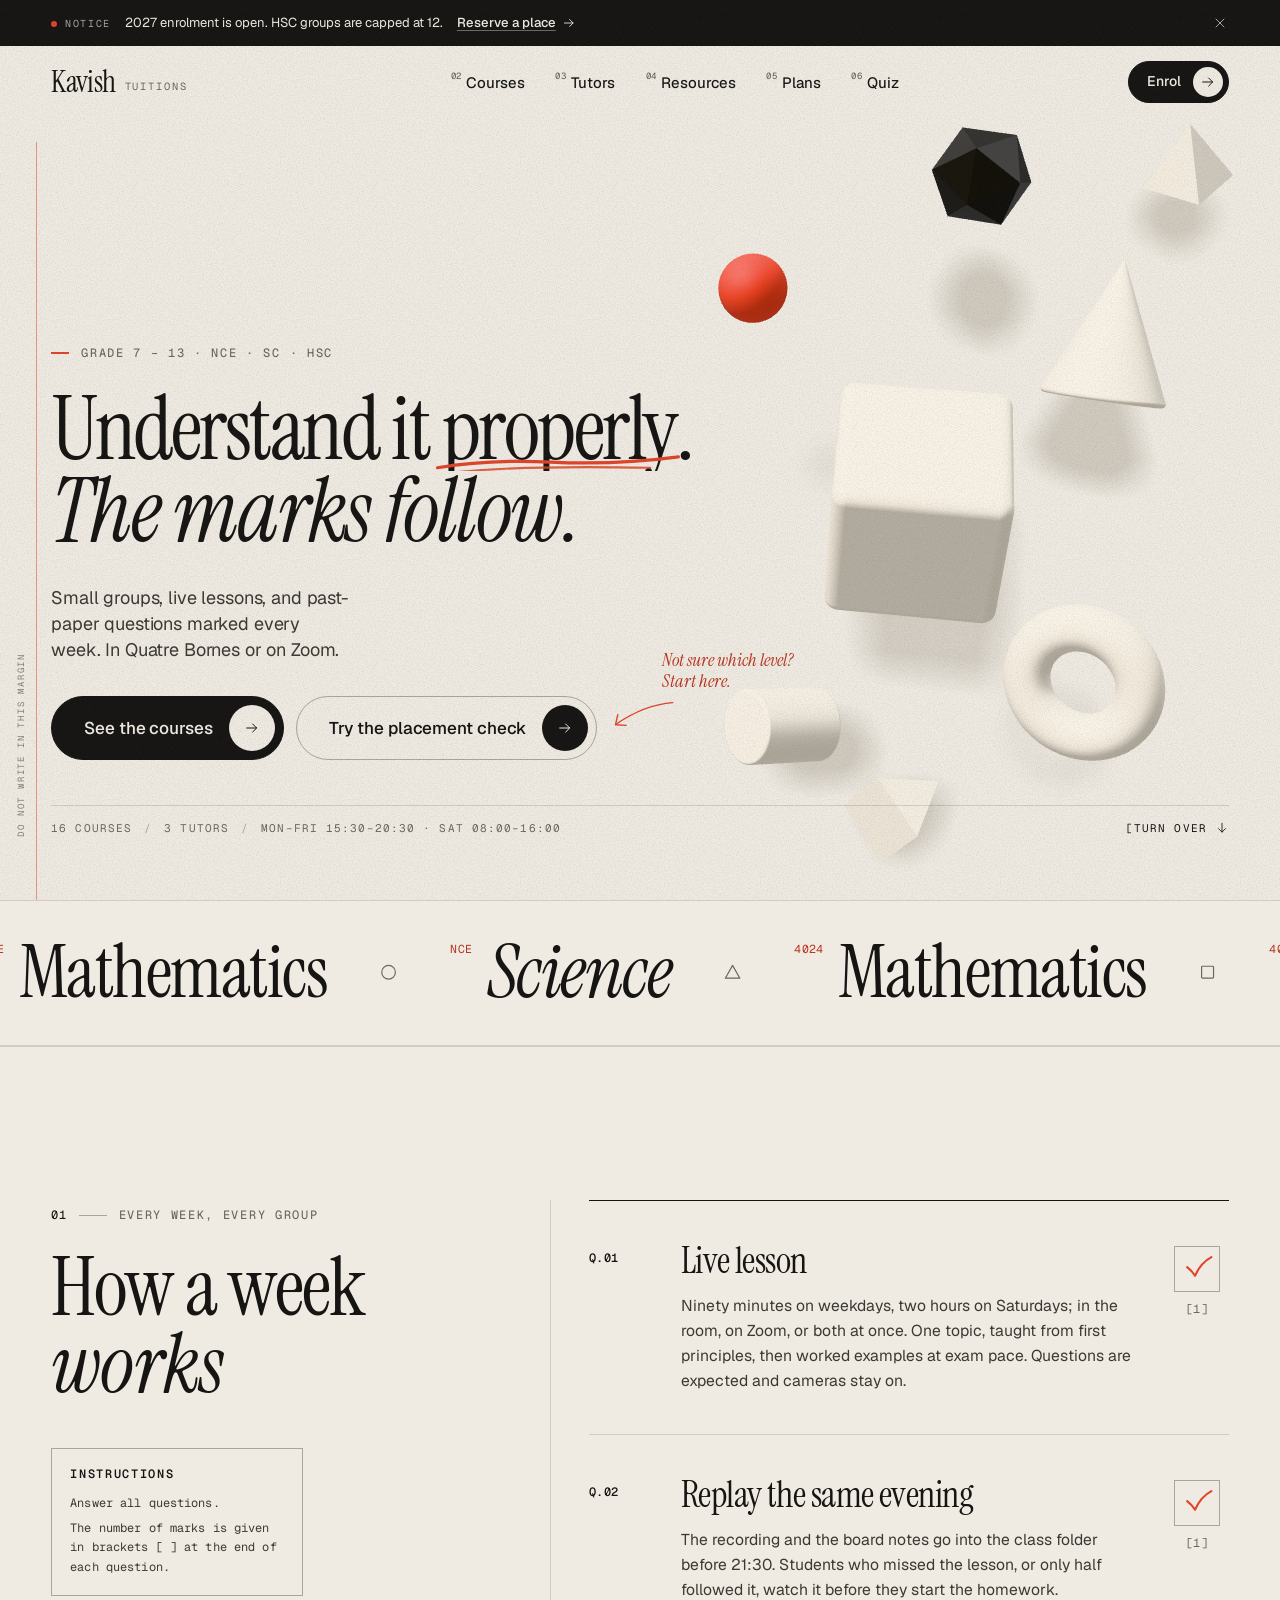
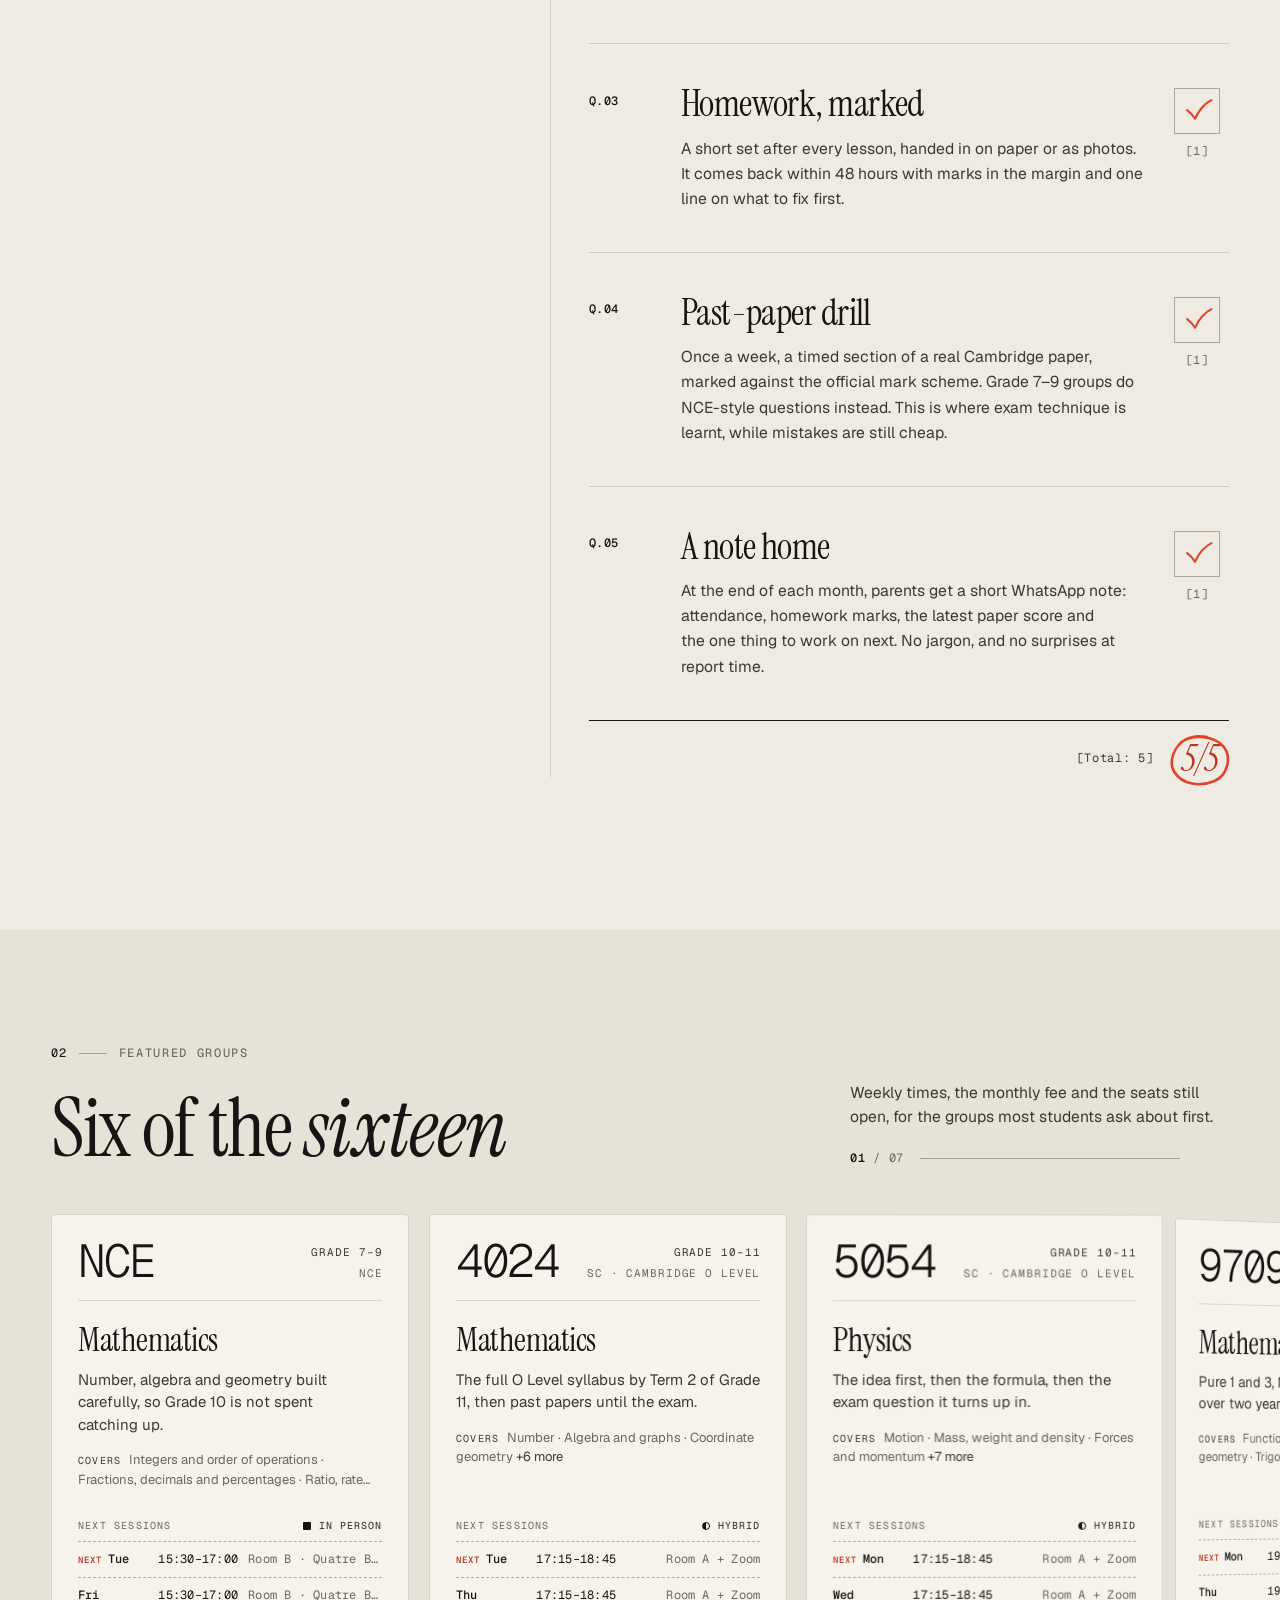
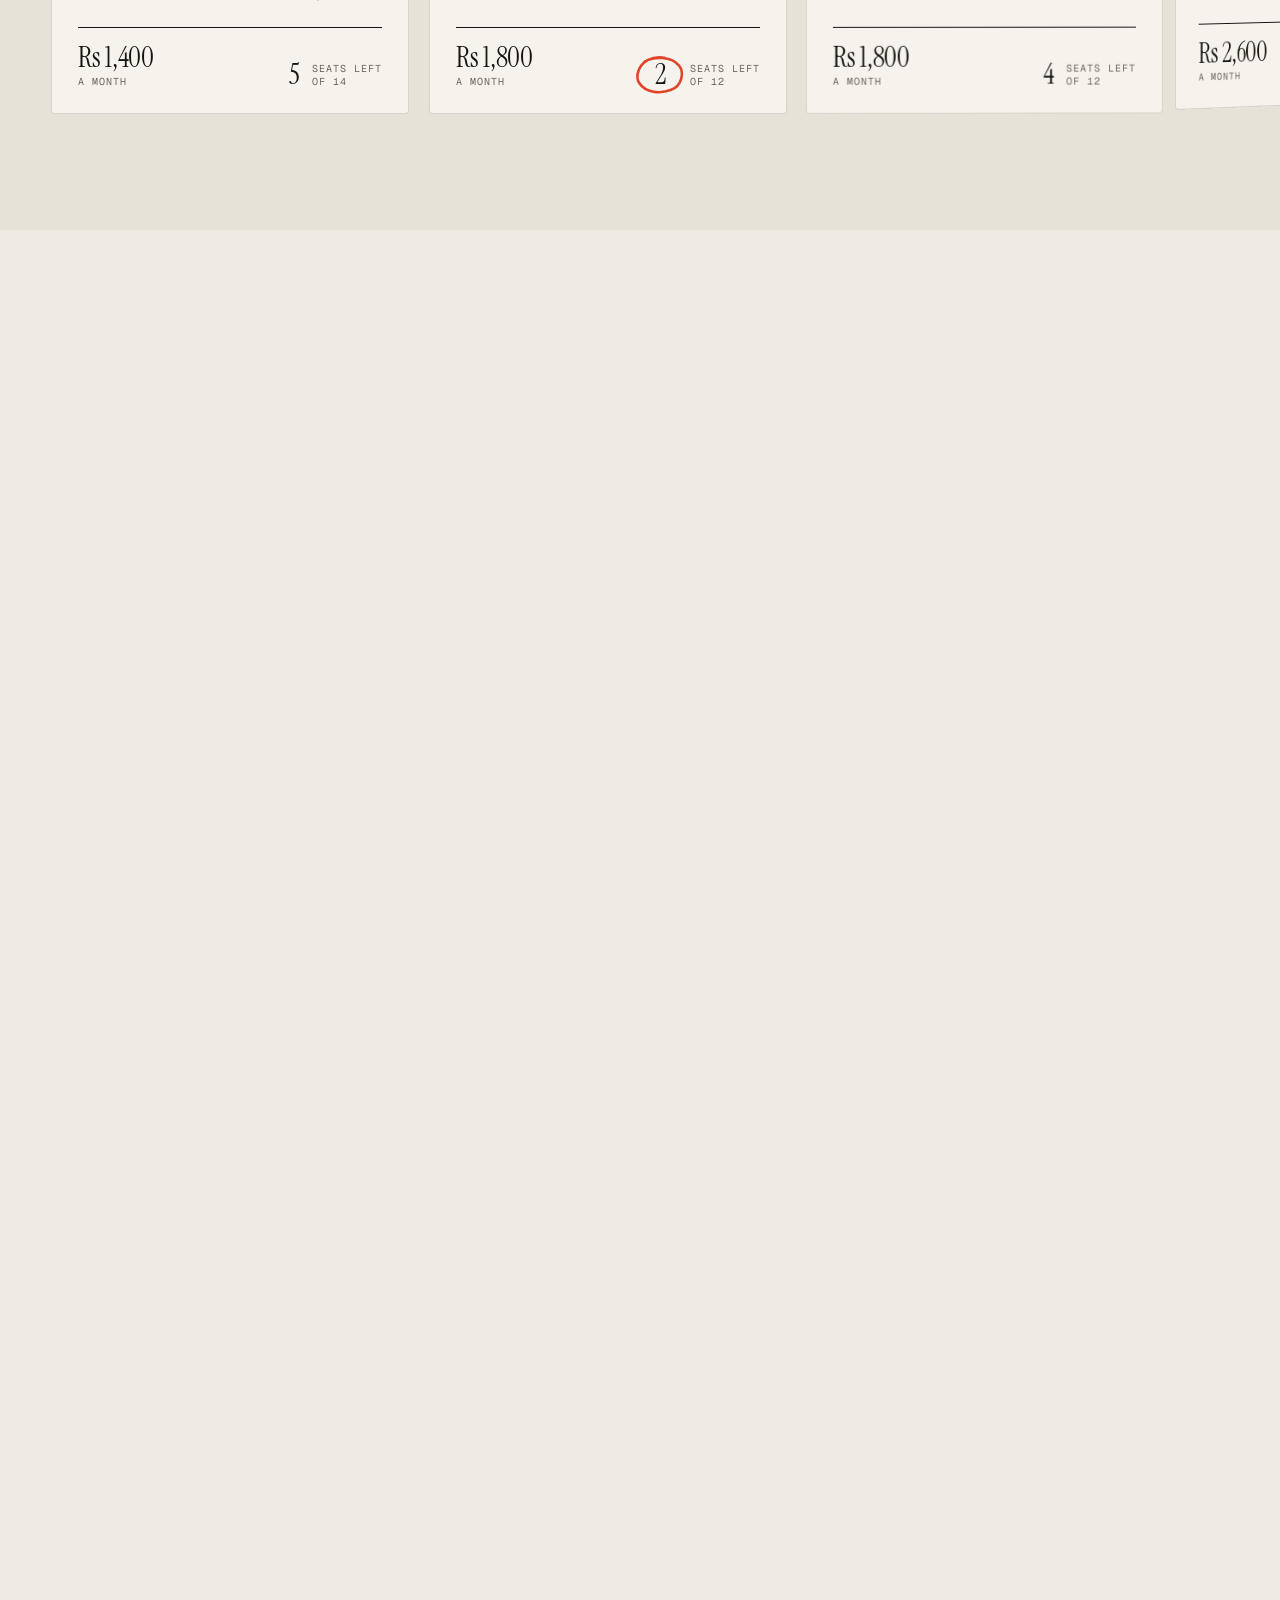
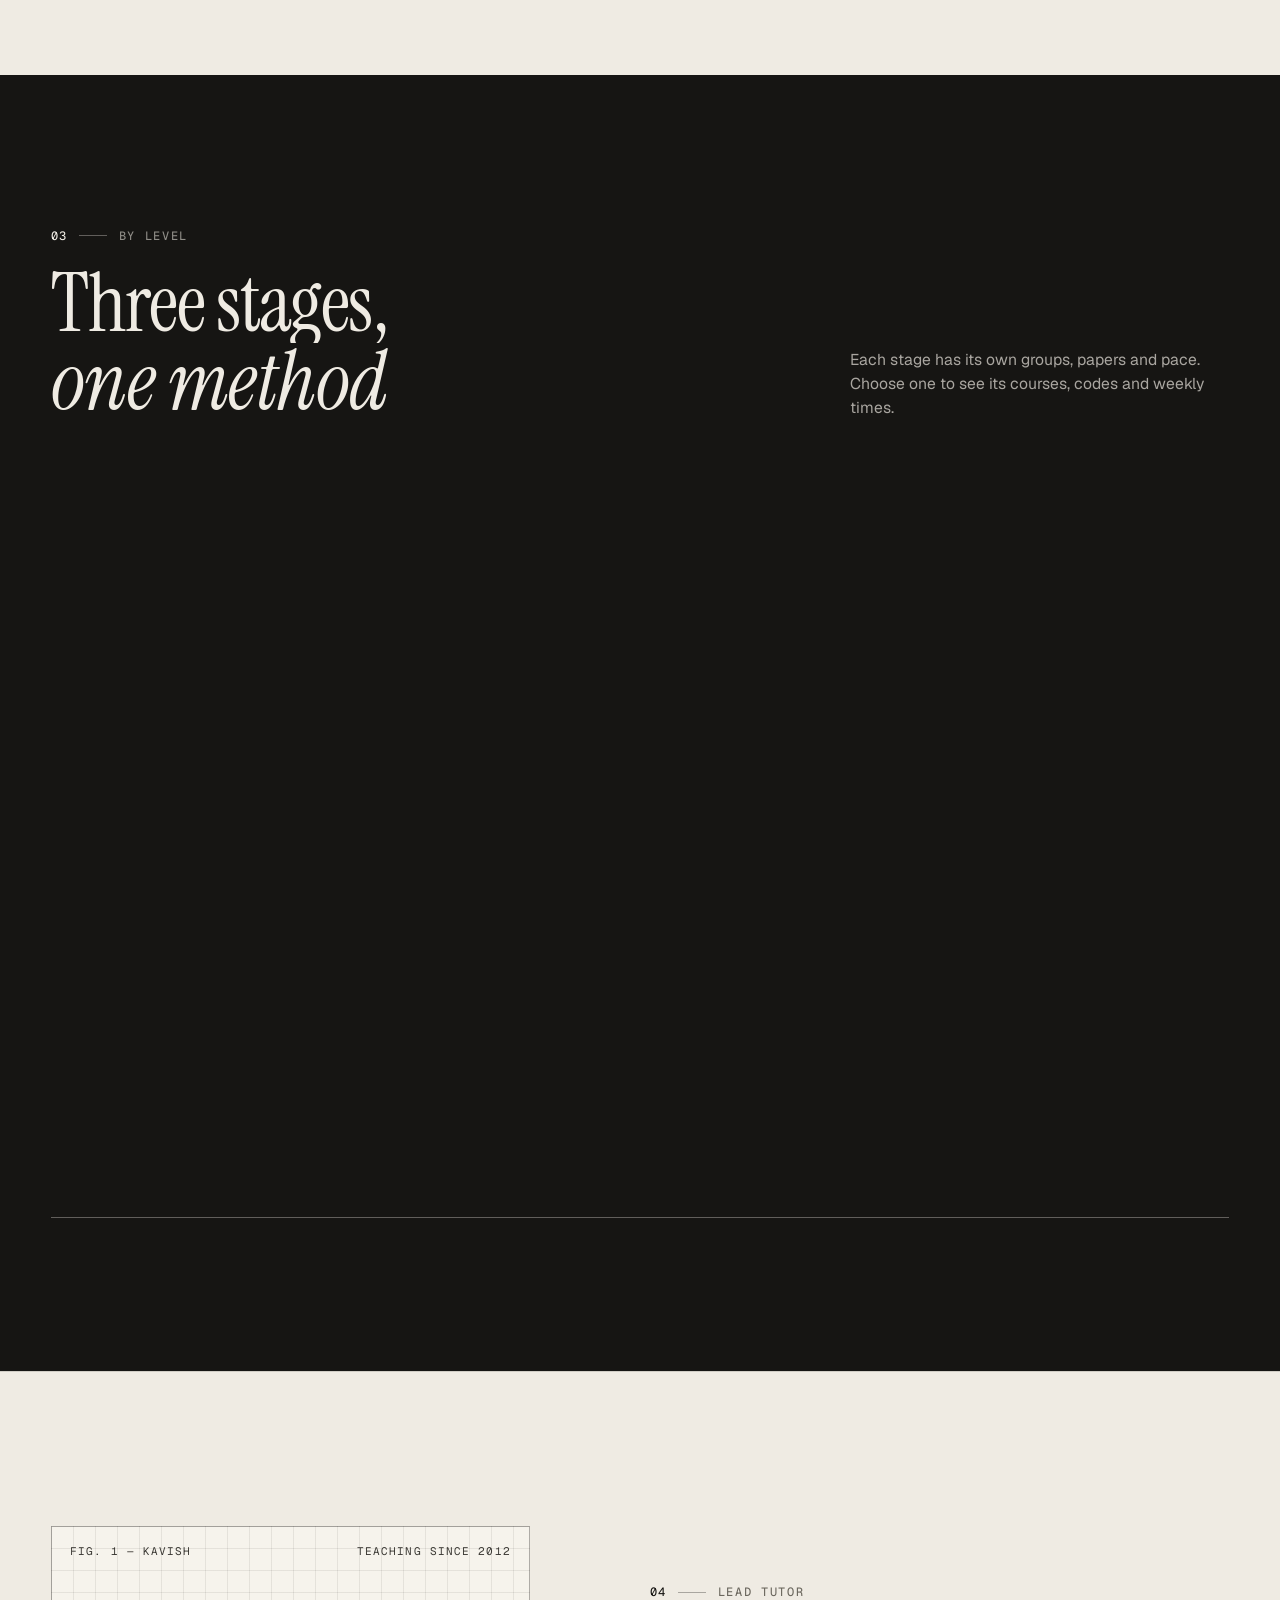
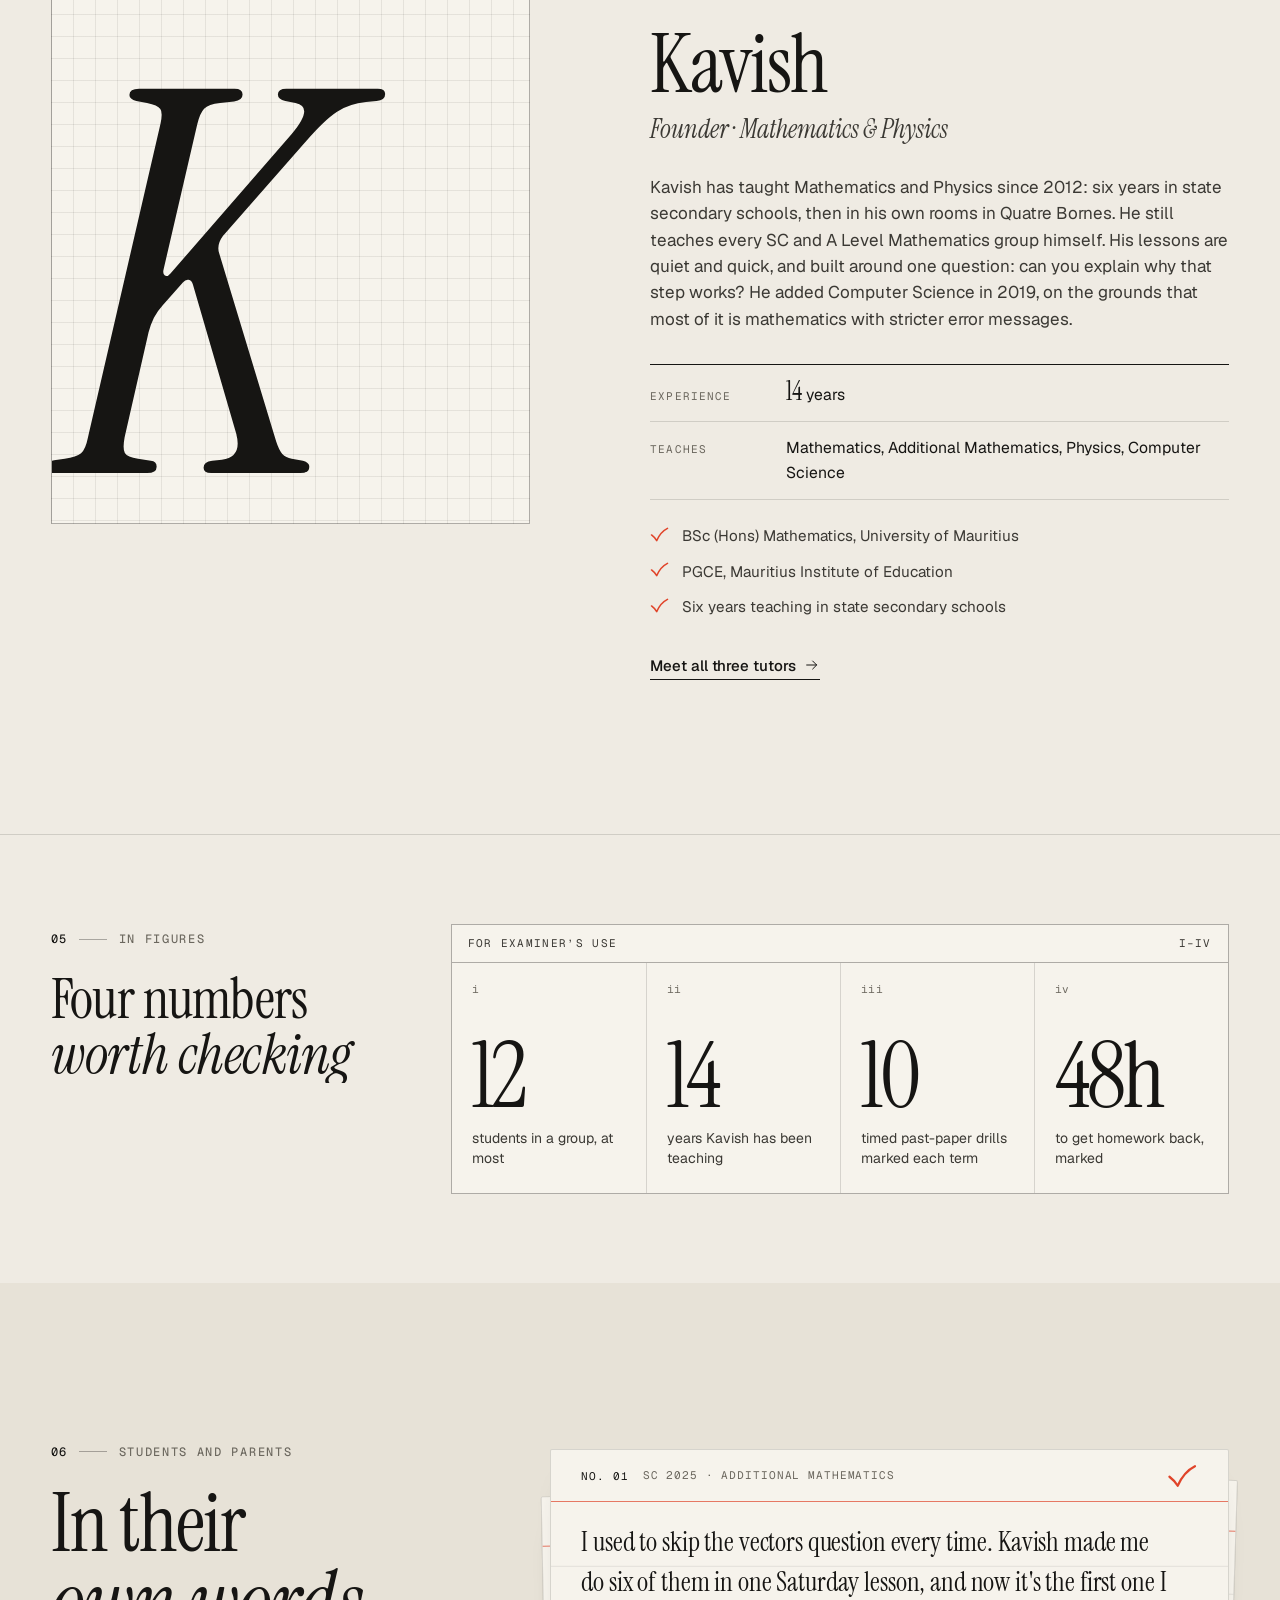
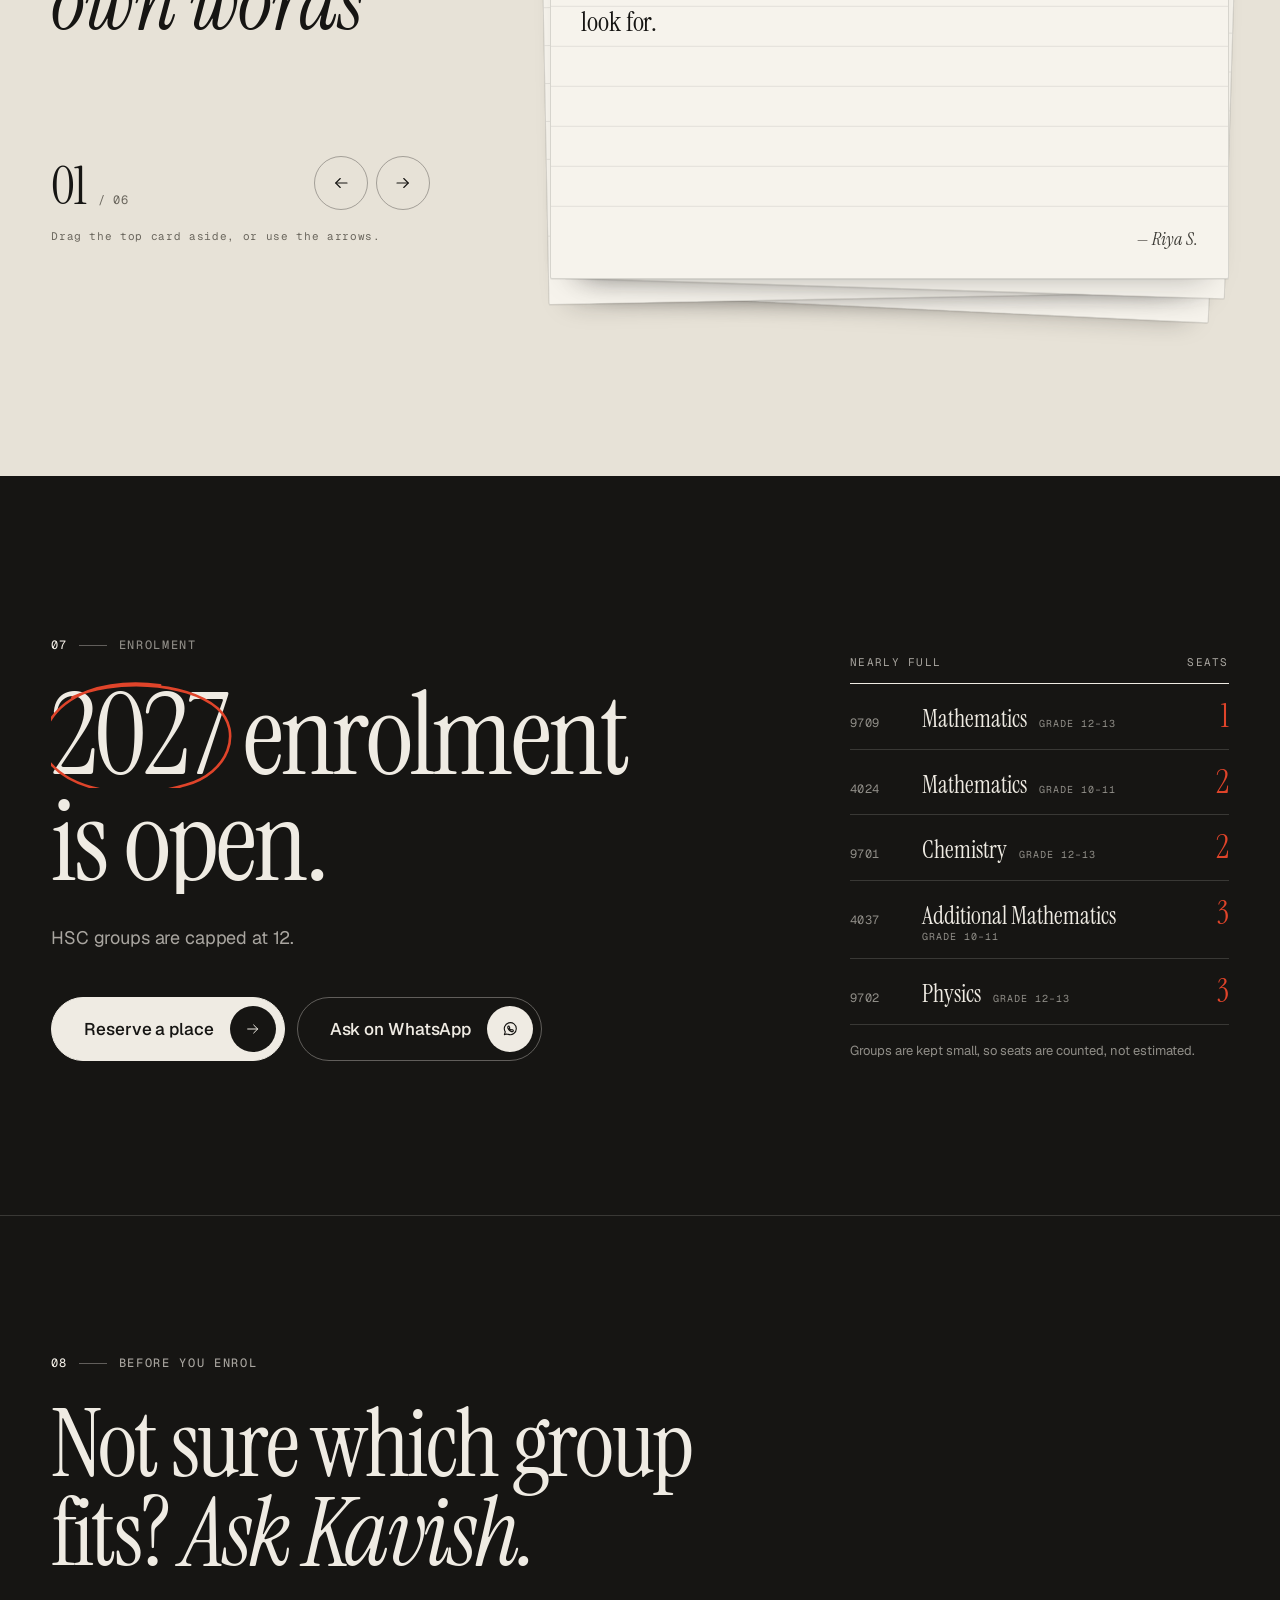
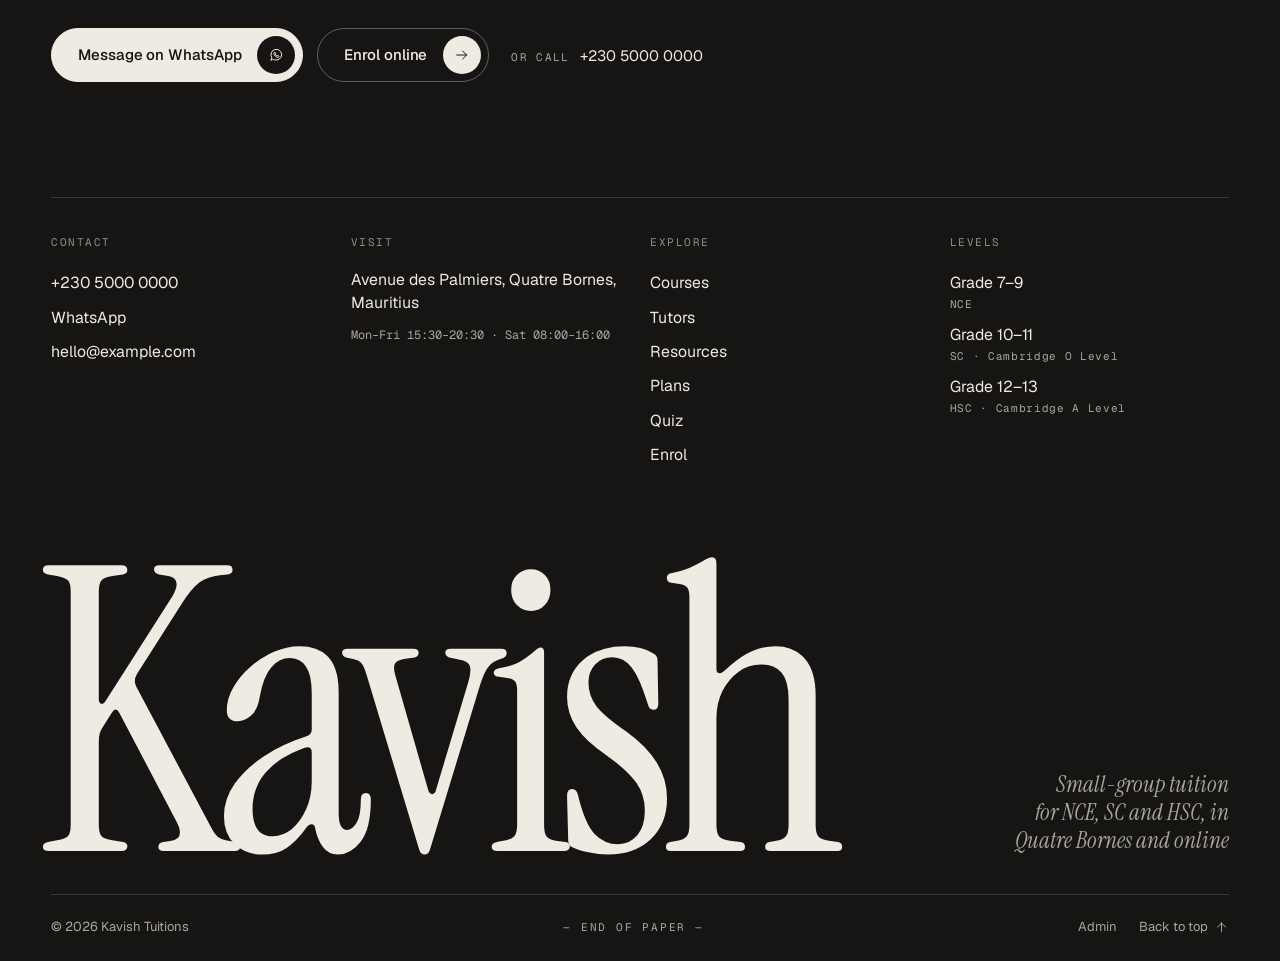
==== commit 53d10df8: "Build the site shell, 3D scene, page views, content and admin panel Co-Authored-By: Claude Opus 5.5 " ====
--- a/index.html
+++ b/index.html
@@ -1,1527 +1,134 @@
-<!DOCTYPE html>
-<html lang="en" class="scroll-smooth">
-<head>
-    <meta charset="utf-8">
-    <meta name="viewport" content="width=device-width, initial-scale=1">
-    <title>OnlineTuition.mu | Premier Cambridge O & A Level Tutoring Mauritius</title>
-    <meta name="description" content="Mauritius' leading online tutoring platform for Cambridge International Examinations (O & A levels) and Grades 8 to 13 by Ravi Choolun.">
-    
-    <!-- Tailwind CSS CDN -->
-    <script src="https://cdn.tailwindcss.com"></script>
+<!doctype html>
+<html lang="en-MU" class="is-loading">
+  <head>
+    <meta charset="utf-8" />
+    <meta name="viewport" content="width=device-width, initial-scale=1, viewport-fit=cover" />
+    <title>Kavish Tuitions — Cambridge SC &amp; HSC tuition in Mauritius</title>
+    <meta name="description" content="Small-group tuition for Grade 7 to 13 in Mauritius: Mathematics, sciences, commerce and languages for NCE, SC and HSC." />
+    <meta name="theme-color" content="#efebe3" />
+    <meta name="color-scheme" content="light" />
+    <meta name="format-detection" content="telephone=no" />
+    <meta property="og:type" content="website" />
+    <meta property="og:site_name" content="Kavish Tuitions" />
+    <meta property="og:title" content="Kavish Tuitions — Cambridge SC &amp; HSC tuition in Mauritius" />
+    <meta property="og:description" content="Small-group tuition for Grade 7 to 13 in Mauritius: Mathematics, sciences, commerce and languages for NCE, SC and HSC." />
+    <meta property="og:locale" content="en_MU" />
+    <meta name="twitter:card" content="summary" />
+    <link rel="icon" href="assets/img/favicon.svg" type="image/svg+xml" />
+
+    <link rel="preload" href="assets/fonts/instrument-serif-latin-400-normal.woff2" as="font" type="font/woff2" crossorigin />
+    <link rel="preload" href="assets/fonts/instrument-serif-latin-400-italic.woff2" as="font" type="font/woff2" crossorigin />
+    <link rel="preload" href="assets/fonts/geist-latin-wght-normal.woff2" as="font" type="font/woff2" crossorigin />
+    <link rel="preload" href="assets/fonts/geist-mono-latin-wght-normal.woff2" as="font" type="font/woff2" crossorigin />
+
+    <link rel="stylesheet" href="assets/css/fonts.css" />
+    <link rel="stylesheet" href="assets/css/tokens.css" />
+    <link rel="stylesheet" href="assets/vendor/lenis/lenis.css" />
+    <link rel="stylesheet" href="assets/css/site.css" />
+    <link rel="stylesheet" href="assets/css/views/home.css" />
+    <link rel="stylesheet" href="assets/css/views/courses.css" />
+    <link rel="stylesheet" href="assets/css/views/tutors.css" />
+    <link rel="stylesheet" href="assets/css/views/plans.css" />
+    <link rel="stylesheet" href="assets/css/views/quiz.css" />
+
     <script>
-        tailwind.config = {
-            darkMode: 'class',
-            theme: {
-                extend: {
-                    colors: {
-                        brand: {
-                            50: '#eef2ff',
-                            100: '#e0e7ff',
-                            400: '#818cf8',
-                            500: '#6366f1',
-                            600: '#4f46e5',
-                            700: '#4338ca',
-                            800: '#3730a3',
-                            900: '#312e81'
-                        },
-                        emerald: {
-                            400: '#34d399',
-                            500: '#10b981',
-                            600: '#059669'
-                        }
-                    },
-                    keyframes: {
-                        float: {
-                            '0%, 100%': { transform: 'translateY(0px)' },
-                            '50%': { transform: 'translateY(-10px)' },
-                        },
-                        pulseGlow: {
-                            '0%, 100%': { opacity: '0.4' },
-                            '50%': { opacity: '0.8' }
-                        },
-                        shimmer: {
-                            '100%': { transform: 'translateX(100%)' }
-                        }
-                    },
-                    animation: {
-                        float: 'float 4s ease-in-out infinite',
-                        pulseGlow: 'pulseGlow 3s ease-in-out infinite',
-                        shimmer: 'shimmer 2s infinite'
-                    }
-                }
-            }
-        }
+      // If the app never starts (very old browser, blocked script), show a plain message instead of a stuck loader.
+      document.documentElement.classList.add("js");
+      window.__ktBootTimer = setTimeout(function () {
+        document.documentElement.classList.add("boot-failed");
+      }, 15000);
+    </script>
+    <noscript><style>.loader, #scene, .site-top, .boot-error { display: none !important; }</style></noscript>
+    <script nomodule>
+      document.documentElement.classList.add("boot-failed");
     </script>
 
-    <!-- Canvas Confetti CDN for Quiz Completion -->
-    <script src="https://cdn.jsdelivr.net/npm/canvas-confetti@1.6.0/dist/confetti.browser.min.js"></script>
-    
-    <!-- FontAwesome & Google Fonts -->
-    <link rel="stylesheet" href="https://cdnjs.cloudflare.com/ajax/libs/font-awesome/6.4.0/css/all.min.css">
-    <link rel="preconnect" href="https://fonts.googleapis.com">
-    <link rel="preconnect" href="https://fonts.gstatic.com" crossorigin>
-    <link href="https://fonts.googleapis.com/css2?family=Plus+Jakarta+Sans:wght@300;400;500;600;700;800&display=swap" rel="stylesheet">
-    
-    <style>
-        body { font-family: 'Plus Jakarta Sans', sans-serif; }
-        
-        /* Glassmorphism Classes */
-        .glass-panel {
-            background: rgba(15, 23, 42, 0.75);
-            backdrop-filter: blur(16px);
-            -webkit-backdrop-filter: blur(16px);
-            border: 1px solid rgba(255, 255, 255, 0.1);
-        }
-        .glass-card {
-            background: rgba(255, 255, 255, 0.85);
-            backdrop-filter: blur(12px);
-            -webkit-backdrop-filter: blur(12px);
-            border: 1px solid rgba(226, 232, 240, 0.8);
-        }
-        .glass-card-dark {
-            background: rgba(30, 41, 59, 0.85);
-            backdrop-filter: blur(12px);
-            border: 1px solid rgba(255, 255, 255, 0.08);
-        }
+    <script defer src="assets/vendor/gsap/gsap.min.js"></script>
+    <script defer src="assets/vendor/gsap/ScrollTrigger.min.js"></script>
+    <script defer src="assets/vendor/gsap/SplitText.min.js"></script>
+    <script defer src="assets/vendor/gsap/Flip.min.js"></script>
+    <script defer src="assets/vendor/gsap/CustomEase.min.js"></script>
+    <script defer src="assets/vendor/lenis/lenis.min.js"></script>
 
-        /* Custom Scrollbar */
-        .custom-scrollbar::-webkit-scrollbar { width: 6px; height: 6px; }
-        .custom-scrollbar::-webkit-scrollbar-track { background: rgba(241, 245, 249, 0.5); }
-        .custom-scrollbar::-webkit-scrollbar-thumb { background: #cbd5e1; border-radius: 9999px; }
-        .custom-scrollbar::-webkit-scrollbar-thumb:hover { background: #94a3b8; }
+    <script type="importmap">
+      {"imports":{"three":"./assets/vendor/three/three.module.min.js","three/addons/":"./assets/vendor/three/addons/"}}
+    </script>
+    <script type="module" src="assets/js/app.js"></script>
+  </head>
+  <body>
+    <a class="skip-link" href="#view">Skip to content</a>
 
-        /* Glowing Effects */
-        .glow-brand {
-            box-shadow: 0 0 25px -5px rgba(99, 102, 241, 0.4);
-        }
-        .glow-emerald {
-            box-shadow: 0 0 25px -5px rgba(16, 185, 129, 0.4);
-        }
+    <noscript>
+      <div class="noscript">
+        <p class="noscript__brand">Kavish Tuitions</p>
+        <p class="noscript__title">This site needs JavaScript switched on.</p>
+        <p class="noscript__text">Courses, fees, the timetable and the enrolment form are loaded with JavaScript. Please enable it in your browser settings and reload the page.</p>
+      </div>
+    </noscript>
 
-        /* Particle Canvas Fix */
-        #particles-canvas {
-            position: absolute;
-            top: 0;
-            left: 0;
-            width: 100%;
-            height: 100%;
-            pointer-events: none;
-            z-index: 1;
-        }
-
-        /* Ripple effect animation */
-        .ripple {
-            position: relative;
-            overflow: hidden;
-        }
-        .ripple::after {
-            content: "";
-            display: block;
-            position: absolute;
-            width: 100%;
-            height: 100%;
-            top: 0;
-            left: 0;
-            pointer-events: none;
-            background-image: radial-gradient(circle, #fff 10%, transparent 10.01%);
-            background-repeat: no-repeat;
-            background-position: 50%;
-            transform: scale(10, 10);
-            opacity: 0;
-            transition: transform .5s, opacity 1s;
-        }
-        .ripple:active::after {
-            transform: scale(0, 0);
-            opacity: .3;
-            transition: 0s;
-        }
-    </style>
-</head>
-<body class="bg-slate-950 text-slate-100 min-h-screen flex flex-col antialiased selection:bg-brand-500 selection:text-white">
-
-    <!-- Toast Notification Container -->
-    <div id="toast-container" class="fixed bottom-5 right-5 z-50 flex flex-col space-y-3 pointer-events-none"></div>
-
-    <!-- Header Navigation -->
-    <header class="sticky top-0 z-40 bg-slate-950/80 backdrop-blur-xl border-b border-slate-800/80 text-white shadow-xl">
-        <div class="max-w-7xl mx-auto px-4 sm:px-6 lg:px-8">
-            <div class="flex items-center justify-between h-20">
-                <!-- Left: Logo & Nav Links -->
-                <div class="flex items-center space-x-8">
-                    <button id="mobile-menu-btn" onclick="toggleMobileMenu()" class="text-slate-300 hover:text-white md:hidden focus:outline-none p-2 rounded-xl hover:bg-slate-800/60 transition">
-                        <i class="fa-solid fa-bars text-xl"></i>
-                    </button>
-                    <a href="#dashboard" onclick="switchView('dashboard')" class="flex items-center space-x-3 group">
-                        <div class="w-11 h-11 rounded-2xl bg-gradient-to-tr from-brand-600 via-indigo-500 to-emerald-400 flex items-center justify-center shadow-lg group-hover:scale-105 group-hover:rotate-3 transition duration-300 glow-brand">
-                            <i class="fa-solid fa-graduation-cap text-white text-xl"></i>
-                        </div>
-                        <div>
-                            <span class="text-xl font-extrabold tracking-tight text-white block leading-none">OnlineTuition<span class="text-brand-400">.mu</span></span>
-                            <span class="text-[10px] text-slate-400 font-bold uppercase tracking-widest">Cambridge Excellence</span>
-                        </div>
-                    </a>
-                    
-                    <nav class="hidden md:flex items-center space-x-1 text-sm font-semibold text-slate-300 border-l border-slate-800/80 pl-8">
-                        <button onclick="switchView('dashboard')" id="nav-dashboard" class="nav-btn px-4 py-2 rounded-xl text-white bg-slate-800/80 hover:bg-slate-800 transition">Dashboard</button>
-                        <button onclick="switchView('courses')" id="nav-courses" class="nav-btn px-4 py-2 rounded-xl hover:text-white hover:bg-slate-800/60 transition">Course Catalog</button>
-                        <button onclick="switchView('subscriptions')" id="nav-subscriptions" class="nav-btn px-4 py-2 rounded-xl hover:text-white hover:bg-slate-800/60 transition">Subscription Plans</button>
-                        <button onclick="openQuizModal()" class="px-4 py-2 rounded-xl hover:text-white hover:bg-slate-800/60 transition flex items-center text-emerald-400 font-bold">
-                            <i class="fa-solid fa-bolt mr-2 animate-bounce"></i> Diagnostic Quiz
-                        </button>
-                    </nav>
-                </div>
-
-                <!-- Right: Quick Payments, Cart & User -->
-                <div class="flex items-center space-x-3 sm:space-x-4">
-                    <!-- MCB Juice Badge Button -->
-                    <button onclick="openJuiceModal()" class="hidden sm:flex items-center bg-slate-900/90 hover:bg-slate-800 border border-slate-800 px-3.5 py-2 rounded-xl transition group shadow-md" title="MCB Juice Instant Payment">
-                        <div class="w-6 h-6 bg-red-600 rounded-lg flex items-center justify-center text-white text-[10px] font-black mr-2 shadow group-hover:scale-110 transition">MCB</div>
-                        <span class="text-xs font-bold text-slate-200">Juice Pay</span>
-                    </button>
-
-                    <!-- PayPal Badge Button -->
-                    <button onclick="openPayPalModal()" class="hidden sm:flex items-center bg-slate-900/90 hover:bg-slate-800 border border-slate-800 px-3.5 py-2 rounded-xl transition group shadow-md" title="PayPal Global Payment">
-                        <div class="w-6 h-6 bg-blue-600 rounded-lg flex items-center justify-center text-white text-xs mr-2 shadow group-hover:scale-110 transition"><i class="fa-brands fa-paypal"></i></div>
-                        <span class="text-xs font-bold text-slate-200">PayPal</span>
-                    </button>
-
-                    <!-- Notifications / Recent Releases Dropdown -->
-                    <div class="relative">
-                        <button id="dropdown-toggle" class="p-3 rounded-xl bg-slate-900 hover:bg-slate-800 border border-slate-800 text-slate-300 hover:text-white transition relative group">
-                            <i class="fa-solid fa-bell text-slate-300 group-hover:text-amber-400 transition"></i>
-                            <span class="absolute top-2 right-2 w-2.5 h-2.5 bg-brand-500 rounded-full animate-ping"></span>
-                            <span class="absolute top-2 right-2 w-2.5 h-2.5 bg-brand-500 rounded-full"></span>
-                        </button>
-                        
-                        <!-- Dropdown Menu -->
-                        <div id="courses-dropdown" class="hidden absolute right-0 mt-3 w-80 sm:w-96 glass-panel rounded-2xl shadow-2xl py-3 z-50 border border-slate-800">
-                            <div class="px-4 pb-2 border-b border-slate-800/80 flex items-center justify-between">
-                                <h4 class="font-bold text-xs uppercase tracking-wider text-slate-400 flex items-center"><i class="fa-solid fa-video text-brand-400 mr-2"></i> Recent Class Uploads</h4>
-                                <span class="text-[10px] bg-emerald-500/20 text-emerald-300 border border-emerald-500/30 px-2 py-0.5 rounded-full font-bold">New Content</span>
-                            </div>
-                            <div class="max-h-80 overflow-y-auto custom-scrollbar divide-y divide-slate-800/60" id="dropdown-sessions-list">
-                                <!-- Dynamic Items -->
-                            </div>
-                        </div>
-                    </div>
-
-                    <!-- Cart Drawer Trigger -->
-                    <button onclick="toggleCartDrawer()" class="p-3 rounded-xl bg-slate-900 hover:bg-slate-800 border border-slate-800 text-slate-300 hover:text-white transition relative">
-                        <i class="fa-solid fa-cart-shopping"></i>
-                        <span id="cart-badge" class="absolute -top-1.5 -right-1.5 w-5 h-5 bg-gradient-to-r from-brand-500 to-indigo-600 text-white text-[11px] font-black rounded-full flex items-center justify-center shadow-lg border border-slate-900">0</span>
-                    </button>
-
-                    <!-- Student User Avatar -->
-                    <div class="flex items-center pl-2 border-l border-slate-800">
-                        <div class="w-10 h-10 rounded-xl bg-gradient-to-tr from-brand-500 to-indigo-600 text-white font-extrabold flex items-center justify-center shadow-lg ring-2 ring-brand-500/30">
-                            RC
-                        </div>
-                    </div>
-                </div>
-            </div>
-        </div>
-        
-        <!-- Mobile Drawer Navigation -->
-        <div id="mobile-menu" class="hidden md:hidden bg-slate-900 border-b border-slate-800 px-4 py-4 space-y-2">
-            <button onclick="switchView('dashboard'); toggleMobileMenu()" class="block w-full text-left px-4 py-3 rounded-xl text-slate-200 hover:bg-slate-800 font-bold">Dashboard</button>
-            <button onclick="switchView('courses'); toggleMobileMenu()" class="block w-full text-left px-4 py-3 rounded-xl text-slate-200 hover:bg-slate-800 font-bold">Course Catalog</button>
-            <button onclick="switchView('subscriptions'); toggleMobileMenu()" class="block w-full text-left px-4 py-3 rounded-xl text-slate-200 hover:bg-slate-800 font-bold">Subscription Plans</button>
-            <button onclick="openQuizModal(); toggleMobileMenu()" class="block w-full text-left px-4 py-3 rounded-xl text-emerald-400 hover:bg-slate-800 font-bold">Take Diagnostic Quiz</button>
-        </div>
-    </header>
-
-    <!-- Main Dynamic Content Container -->
-    <main class="flex-grow">
-        
-        <!-- ================= VIEW 1: MAIN DASHBOARD & HERO ================= -->
-        <section id="view-dashboard" class="view-section py-8 max-w-7xl mx-auto px-4 sm:px-6 lg:px-8">
-            
-            <!-- Hero Animated Section -->
-            <div class="relative rounded-3xl bg-slate-900 border border-slate-800/80 p-8 sm:p-14 mb-12 overflow-hidden shadow-2xl">
-                <!-- Floating Particle Background Canvas -->
-                <canvas id="particles-canvas"></canvas>
-
-                <!-- Glowing Ambient Light -->
-                <div class="absolute -top-20 -right-20 w-96 h-96 bg-brand-600/30 rounded-full blur-[100px] pointer-events-none animate-pulseGlow"></div>
-                <div class="absolute -bottom-20 -left-20 w-96 h-96 bg-emerald-600/20 rounded-full blur-[100px] pointer-events-none"></div>
-
-                <div class="relative z-10 max-w-3xl">
-                    <div class="inline-flex items-center space-x-2 px-3.5 py-1.5 rounded-full text-xs font-bold bg-brand-500/10 text-brand-300 border border-brand-500/30 mb-6 backdrop-blur-md">
-                        <span class="w-2 h-2 rounded-full bg-emerald-400 animate-ping"></span>
-                        <span>Mauritius' Premier Cambridge E-Learning Hub</span>
-                    </div>
-
-                    <h1 class="text-3xl sm:text-5xl lg:text-6xl font-black tracking-tight text-white mb-6 leading-tight">
-                        Excellence in <br/>
-                        <span id="typewriter-text" class="text-transparent bg-clip-text bg-gradient-to-r from-brand-400 via-indigo-300 to-emerald-400"></span>
-                        <span class="animate-pulse">|</span>
-                    </h1>
-
-                    <p class="text-slate-300 text-base sm:text-lg mb-8 leading-relaxed max-w-2xl font-normal">
-                        Structured video lessons, past paper worked solutions (2015-2025), and topic revision worksheets curated by <strong class="text-white font-semibold">Ravi Choolun</strong> for Cambridge O-Level & A-Level.
-                    </p>
-
-                    <!-- Real-time Hero Search Input -->
-                    <div class="relative max-w-xl mb-6 group">
-                        <i class="fa-solid fa-magnifying-glass absolute left-4 top-4 text-slate-400 group-focus-within:text-brand-400 transition"></i>
-                        <input type="text" id="hero-search-input" oninput="handleHeroSearch(this.value)" placeholder="Search topic e.g. Completing the Square, Vectors, Surds..." class="w-full pl-12 pr-28 py-3.5 bg-slate-950/80 border border-slate-800 rounded-2xl text-sm text-white placeholder-slate-500 focus:outline-none focus:ring-2 focus:ring-brand-500 focus:border-transparent shadow-2xl backdrop-blur-md transition">
-                        <button onclick="executeHeroSearch()" class="absolute right-2 top-2 bg-gradient-to-r from-brand-600 to-indigo-600 hover:from-brand-500 hover:to-indigo-500 text-white font-bold px-4 py-2 rounded-xl text-xs shadow-lg transition">
-                            Search
-                        </button>
-                        <!-- Auto suggestions container -->
-                        <div id="hero-suggestions" class="hidden absolute left-0 right-0 top-14 glass-panel rounded-2xl border border-slate-800 shadow-2xl py-2 z-30 max-h-60 overflow-y-auto"></div>
-                    </div>
-
-                    <!-- Subject Quick Filter Badges -->
-                    <div class="flex flex-wrap items-center gap-2">
-                        <span class="text-xs text-slate-400 font-bold uppercase tracking-wider mr-2">Popular Subjects:</span>
-                        <button onclick="filterBySubject('Maths 4024')" class="px-3 py-1.5 rounded-xl text-xs font-semibold bg-slate-800/80 text-slate-300 hover:bg-brand-600 hover:text-white border border-slate-700/60 transition">Maths (4024)</button>
-                        <button onclick="filterBySubject('Add Maths 4037')" class="px-3 py-1.5 rounded-xl text-xs font-semibold bg-slate-800/80 text-slate-300 hover:bg-brand-600 hover:text-white border border-slate-700/60 transition">Add Maths (4037)</button>
-                        <button onclick="filterBySubject('Physics 5054')" class="px-3 py-1.5 rounded-xl text-xs font-semibold bg-slate-800/80 text-slate-300 hover:bg-brand-600 hover:text-white border border-slate-700/60 transition">Physics (5054)</button>
-                        <button onclick="filterBySubject('Computer Science 2210')" class="px-3 py-1.5 rounded-xl text-xs font-semibold bg-slate-800/80 text-slate-300 hover:bg-brand-600 hover:text-white border border-slate-700/60 transition">CS (2210)</button>
-                    </div>
-                </div>
-            </div>
-
-            <!-- Animated Counter Statistics Bar -->
-            <div class="grid grid-cols-2 md:grid-cols-4 gap-5 mb-14">
-                <div class="bg-slate-900/90 border border-slate-800/80 p-6 rounded-3xl shadow-xl hover:border-brand-500/50 transition group">
-                    <div class="w-12 h-12 rounded-2xl bg-brand-500/10 border border-brand-500/20 text-brand-400 flex items-center justify-center text-xl font-bold mb-4 group-hover:scale-110 transition">
-                        <i class="fa-solid fa-users"></i>
-                    </div>
-                    <div class="text-3xl font-extrabold text-white mb-1 tracking-tight" id="stat-students">0</div>
-                    <div class="text-xs text-slate-400 font-semibold uppercase tracking-wider">Students Enrolled</div>
-                </div>
-
-                <div class="bg-slate-900/90 border border-slate-800/80 p-6 rounded-3xl shadow-xl hover:border-emerald-500/50 transition group">
-                    <div class="w-12 h-12 rounded-2xl bg-emerald-500/10 border border-emerald-500/20 text-emerald-400 flex items-center justify-center text-xl font-bold mb-4 group-hover:scale-110 transition">
-                        <i class="fa-solid fa-award"></i>
-                    </div>
-                    <div class="text-3xl font-extrabold text-white mb-1 tracking-tight" id="stat-pass">0</div>
-                    <div class="text-xs text-slate-400 font-semibold uppercase tracking-wider">Cambridge Distinction Rate</div>
-                </div>
-
-                <div class="bg-slate-900/90 border border-slate-800/80 p-6 rounded-3xl shadow-xl hover:border-amber-500/50 transition group">
-                    <div class="w-12 h-12 rounded-2xl bg-amber-500/10 border border-amber-500/20 text-amber-400 flex items-center justify-center text-xl font-bold mb-4 group-hover:scale-110 transition">
-                        <i class="fa-solid fa-film"></i>
-                    </div>
-                    <div class="text-3xl font-extrabold text-white mb-1 tracking-tight" id="stat-videos">0</div>
-                    <div class="text-xs text-slate-400 font-semibold uppercase tracking-wider">Video Recorded Modules</div>
-                </div>
-
-                <div class="bg-slate-900/90 border border-slate-800/80 p-6 rounded-3xl shadow-xl hover:border-purple-500/50 transition group">
-                    <div class="w-12 h-12 rounded-2xl bg-purple-500/10 border border-purple-500/20 text-purple-400 flex items-center justify-center text-xl font-bold mb-4 group-hover:scale-110 transition">
-                        <i class="fa-solid fa-shield-halved"></i>
-                    </div>
-                    <div class="text-3xl font-extrabold text-white mb-1 tracking-tight" id="stat-support">24/7</div>
-                    <div class="text-xs text-slate-400 font-semibold uppercase tracking-wider">Tutor Q&A Assistance</div>
-                </div>
-            </div>
-
-            <!-- Student Personal Learning Overview Widget -->
-            <div class="bg-slate-900/60 border border-slate-800/80 rounded-3xl p-6 sm:p-8 mb-12 backdrop-blur-md">
-                <div class="flex flex-col md:flex-row md:items-center justify-between gap-4 mb-6">
-                    <div>
-                        <h2 class="text-xl font-extrabold text-white flex items-center">
-                            <i class="fa-solid fa-chart-line text-brand-400 mr-2.5"></i> Personal Learning Analytics
-                        </h2>
-                        <p class="text-slate-400 text-xs mt-1">Track your watch time, completed modules, and saved bookmarks.</p>
-                    </div>
-                    <button onclick="openQuizModal()" class="bg-gradient-to-r from-emerald-600 to-teal-600 hover:from-emerald-500 hover:to-teal-500 text-white text-xs font-bold px-5 py-2.5 rounded-xl shadow-lg transition flex items-center w-fit">
-                        <i class="fa-solid fa-vial mr-2"></i> Take Diagnostic Test
-                    </button>
-                </div>
-
-                <div class="grid grid-cols-1 sm:grid-cols-3 gap-4">
-                    <div class="bg-slate-950/80 p-4 rounded-2xl border border-slate-800 flex items-center space-x-4">
-                        <div class="w-10 h-10 rounded-xl bg-blue-500/10 text-blue-400 flex items-center justify-center font-bold text-base"><i class="fa-solid fa-clock"></i></div>
-                        <div>
-                            <div class="text-lg font-bold text-white">18.5 Hours</div>
-                            <div class="text-[11px] text-slate-500">Video Content Watched</div>
-                        </div>
-                    </div>
-                    <div class="bg-slate-950/80 p-4 rounded-2xl border border-slate-800 flex items-center space-x-4">
-                        <div class="w-10 h-10 rounded-xl bg-emerald-500/10 text-emerald-400 flex items-center justify-center font-bold text-base"><i class="fa-solid fa-circle-check"></i></div>
-                        <div>
-                            <div class="text-lg font-bold text-white" id="user-completed-count">14 Modules</div>
-                            <div class="text-[11px] text-slate-500">Completed Sessions</div>
-                        </div>
-                    </div>
-                    <div class="bg-slate-950/80 p-4 rounded-2xl border border-slate-800 flex items-center space-x-4">
-                        <div class="w-10 h-10 rounded-xl bg-amber-500/10 text-amber-400 flex items-center justify-center font-bold text-base"><i class="fa-solid fa-bookmark"></i></div>
-                        <div>
-                            <div class="text-lg font-bold text-white" id="user-bookmarks-count">3 Saved</div>
-                            <div class="text-[11px] text-slate-500">Bookmarked Lessons</div>
-                        </div>
-                    </div>
-                </div>
-            </div>
-
-            <!-- Main Course Catalog Header & Filters -->
-            <div class="flex flex-col md:flex-row items-center justify-between gap-4 mb-8">
-                <div>
-                    <h2 class="text-2xl font-black text-white tracking-tight">Featured O & A Level Modules</h2>
-                    <p class="text-slate-400 text-xs">Select your grade level to access structured video lessons.</p>
-                </div>
-
-                <!-- Grade Filter Tabs -->
-                <div class="flex flex-wrap gap-2 w-full md:w-auto bg-slate-900/90 p-1.5 rounded-2xl border border-slate-800">
-                    <button onclick="setGradeFilter('All')" class="filter-btn px-4 py-2 rounded-xl text-xs font-bold bg-brand-600 text-white shadow transition">All Grades</button>
-                    <button onclick="setGradeFilter('Grade 10')" class="filter-btn px-4 py-2 rounded-xl text-xs font-bold text-slate-400 hover:text-white transition">Grade 10</button>
-                    <button onclick="setGradeFilter('Grade 11')" class="filter-btn px-4 py-2 rounded-xl text-xs font-bold text-slate-400 hover:text-white transition">Grade 11 (O-Level)</button>
-                    <button onclick="setGradeFilter('A-Level')" class="filter-btn px-4 py-2 rounded-xl text-xs font-bold text-slate-400 hover:text-white transition">AS/A-Level</button>
-                </div>
-            </div>
-
-            <!-- Course Grid Container -->
-            <div id="courses-container" class="grid grid-cols-1 sm:grid-cols-2 lg:grid-cols-3 gap-6 mb-16">
-                <!-- Dynamically Populated Cards -->
-            </div>
-
-            <!-- Instructor Spotlight Section -->
-            <div class="bg-gradient-to-r from-slate-900 via-indigo-950 to-slate-900 border border-slate-800 rounded-3xl p-8 sm:p-12 shadow-2xl relative overflow-hidden mb-16">
-                <div class="grid grid-cols-1 lg:grid-cols-3 gap-8 items-center relative z-10">
-                    <div class="flex justify-center">
-                        <div class="relative">
-                            <div class="w-44 h-44 rounded-3xl bg-gradient-to-tr from-brand-500 to-indigo-600 p-1 shadow-2xl glow-brand">
-                                <img src="https://placehold.co/400x400/1e1b4b/ffffff?text=Ravi+Choolun" alt="Ravi Choolun" class="w-full h-full object-cover rounded-[22px]">
-                            </div>
-                            <span class="absolute -bottom-3 left-1/2 transform -translate-x-1/2 bg-emerald-500 text-slate-950 font-black text-[10px] uppercase px-3 py-1 rounded-full shadow-lg">Lead Educator</span>
-                        </div>
-                    </div>
-                    <div class="lg:col-span-2 text-center lg:text-left">
-                        <span class="text-brand-400 text-xs font-bold uppercase tracking-widest block mb-2">Tutor Profile</span>
-                        <h3 class="text-3xl font-black text-white mb-3">Mr. Ravi Choolun</h3>
-                        <p class="text-slate-300 text-sm leading-relaxed mb-6">
-                            Over 20+ years of dedicated teaching experience guiding Mauritian students to top international rankings in Cambridge General Certificate of Education (GCE) O-Level and A-Level examinations.
-                        </p>
-                        <div class="flex flex-wrap gap-4 justify-center lg:justify-start">
-                            <button onclick="openJuiceModal()" class="bg-brand-600 hover:bg-brand-500 text-white text-xs font-bold px-6 py-3 rounded-xl shadow-lg transition">
-                                <i class="fa-solid fa-graduation-cap mr-2"></i> Join Premium Tuition
-                            </button>
-                            <a href="#contact" onclick="switchView('contact')" class="bg-slate-800 hover:bg-slate-700 text-slate-200 text-xs font-bold px-6 py-3 rounded-xl border border-slate-700 transition">
-                                Contact Tutor
-                            </a>
-                        </div>
-                    </div>
-                </div>
-            </div>
-
-            <!-- Student Testimonials Slider -->
-            <div class="mb-16">
-                <div class="text-center max-w-2xl mx-auto mb-10">
-                    <h2 class="text-2xl font-black text-white">Student Success Stories</h2>
-                    <p class="text-slate-400 text-xs mt-1">Hear from candidates who achieved Grade A* in Cambridge O & A Levels.</p>
-                </div>
-
-                <div class="grid grid-cols-1 md:grid-cols-3 gap-6">
-                    <div class="bg-slate-900/80 border border-slate-800 p-6 rounded-3xl relative">
-                        <div class="flex items-center text-amber-400 text-xs mb-4">
-                            <i class="fa-solid fa-star"></i><i class="fa-solid fa-star"></i><i class="fa-solid fa-star"></i><i class="fa-solid fa-star"></i><i class="fa-solid fa-star"></i>
-                        </div>
-                        <p class="text-slate-300 text-xs leading-relaxed mb-6">"OnlineTuition.mu made completing the square and calculus so simple. The step-by-step past paper video solutions were essential for my Grade A* in Add Maths!"</p>
-                        <div class="flex items-center space-x-3">
-                            <div class="w-9 h-9 rounded-full bg-brand-600 font-bold text-white flex items-center justify-center text-xs">KP</div>
-                            <div>
-                                <h4 class="text-xs font-bold text-white">Kavish P.</h4>
-                                <span class="text-[10px] text-slate-500">Royal College Curepipe</span>
-                            </div>
-                        </div>
-                    </div>
-
-                    <div class="bg-slate-900/80 border border-slate-800 p-6 rounded-3xl relative">
-                        <div class="flex items-center text-amber-400 text-xs mb-4">
-                            <i class="fa-solid fa-star"></i><i class="fa-solid fa-star"></i><i class="fa-solid fa-star"></i><i class="fa-solid fa-star"></i><i class="fa-solid fa-star"></i>
-                        </div>
-                        <p class="text-slate-300 text-xs leading-relaxed mb-6">"Being able to replay physics practical sessions and download structured worksheets allowed me to revise on my own schedule."</p>
-                        <div class="flex items-center space-x-3">
-                            <div class="w-9 h-9 rounded-full bg-emerald-600 font-bold text-white flex items-center justify-center text-xs">SR</div>
-                            <div>
-                                <h4 class="text-xs font-bold text-white">Sophie R.</h4>
-                                <span class="text-[10px] text-slate-500">QEC Rose Hill</span>
-                            </div>
-                        </div>
-                    </div>
-
-                    <div class="bg-slate-900/80 border border-slate-800 p-6 rounded-3xl relative">
-                        <div class="flex items-center text-amber-400 text-xs mb-4">
-                            <i class="fa-solid fa-star"></i><i class="fa-solid fa-star"></i><i class="fa-solid fa-star"></i><i class="fa-solid fa-star"></i><i class="fa-solid fa-star"></i>
-                        </div>
-                        <p class="text-slate-300 text-xs leading-relaxed mb-6">"MCB Juice payment was instant and customer support guided me right away. Highly recommended for O-Level revisions!"</p>
-                        <div class="flex items-center space-x-3">
-                            <div class="w-9 h-9 rounded-full bg-indigo-600 font-bold text-white flex items-center justify-center text-xs">AD</div>
-                            <div>
-                                <h4 class="text-xs font-bold text-white">Alvin D.</h4>
-                                <span class="text-[10px] text-slate-500">St. Joseph's College</span>
-                            </div>
-                        </div>
-                    </div>
-                </div>
-            </div>
-        </section>
-
-        <!-- ================= VIEW 2: COURSE CATALOG ================= -->
-        <section id="view-courses" class="view-section hidden py-10 max-w-7xl mx-auto px-4 sm:px-6 lg:px-8">
-            <div class="mb-8">
-                <h2 class="text-3xl font-black text-white">Full Syllabus Catalog</h2>
-                <p class="text-slate-400 text-sm">Browse all published modules across Mathematics, Physics, and Computer Science.</p>
-            </div>
-            
-            <div id="full-catalog-grid" class="grid grid-cols-1 sm:grid-cols-2 lg:grid-cols-3 gap-6 mb-12">
-                <!-- Dynamically Filled -->
-            </div>
-        </section>
-
-        <!-- ================= VIEW 3: SUBSCRIPTIONS & PRICING ================= -->
-        <section id="view-subscriptions" class="view-section hidden py-12 max-w-7xl mx-auto px-4 sm:px-6 lg:px-8">
-            <div class="text-center max-w-3xl mx-auto mb-12">
-                <span class="text-brand-400 font-bold text-xs uppercase tracking-widest bg-brand-500/10 border border-brand-500/20 px-3 py-1 rounded-full">Transparent Pricing</span>
-                <h2 class="text-3xl sm:text-5xl font-black text-white mt-4 mb-4">Flexible Mauritian Learning Plans</h2>
-                <p class="text-slate-400 text-sm">Choose an option that aligns with your Cambridge exam timeline. Unlimited video stream access and downloadable revision packages.</p>
-                
-                <!-- Billing Toggle Switch -->
-                <div class="flex items-center justify-center mt-8 space-x-4">
-                    <span class="text-xs font-bold text-slate-300" id="billing-monthly-label">Monthly Billing</span>
-                    <button id="billing-toggle" onclick="toggleBillingPeriod()" class="w-14 h-8 bg-slate-800 rounded-full p-1 border border-slate-700 relative transition">
-                        <div id="billing-toggle-dot" class="w-6 h-6 bg-brand-500 rounded-full transition transform translate-x-0"></div>
-                    </button>
-                    <span class="text-xs font-bold text-slate-400" id="billing-annual-label">Termly Pass <span class="bg-emerald-500/20 text-emerald-400 text-[10px] px-2 py-0.5 rounded-full border border-emerald-500/30">Save 25%</span></span>
-                </div>
-            </div>
-
-            <div class="grid grid-cols-1 lg:grid-cols-3 gap-8 items-stretch mb-16">
-                <!-- Plan 1 -->
-                <div class="bg-slate-900 border border-slate-800 rounded-3xl p-8 flex flex-col justify-between hover:border-slate-700 transition relative">
-                    <div>
-                        <div class="inline-block px-3 py-1 rounded-full text-[10px] font-black uppercase bg-slate-800 text-slate-300 mb-4">Starter</div>
-                        <h3 class="text-2xl font-bold text-white mb-2">Monthly Pass</h3>
-                        <p class="text-slate-400 text-xs mb-6">Great for targeted topic revisions before tests.</p>
-                        <div class="flex items-baseline mb-6">
-                            <span class="text-4xl font-black text-white" id="plan-monthly-price">Rs 1,500</span>
-                            <span class="text-slate-400 text-xs ml-2">/ month</span>
-                        </div>
-                        <ul class="space-y-3 mb-8 text-xs text-slate-300">
-                            <li class="flex items-center"><i class="fa-solid fa-check text-emerald-400 mr-3"></i> Complete access to selected grade lessons</li>
-                            <li class="flex items-center"><i class="fa-solid fa-check text-emerald-400 mr-3"></i> Downloadable PDF exercise sheets</li>
-                            <li class="flex items-center"><i class="fa-solid fa-check text-emerald-400 mr-3"></i> Standard 1080p HD Streaming</li>
-                        </ul>
-                    </div>
-                    <button onclick="subscribePlan('Monthly Pass', 1500)" class="w-full bg-slate-800 hover:bg-slate-700 text-white font-bold py-3.5 rounded-2xl transition">
-                        Select Monthly Pass
-                    </button>
-                </div>
-
-                <!-- Plan 2 (Highlighted) -->
-                <div class="bg-gradient-to-b from-slate-900 via-indigo-950 to-slate-900 border-2 border-brand-500 rounded-3xl p-8 flex flex-col justify-between relative shadow-2xl transform lg:-translate-y-2 glow-brand">
-                    <div class="absolute -top-4 left-1/2 transform -translate-x-1/2 bg-gradient-to-r from-brand-500 to-indigo-600 text-white px-4 py-1 rounded-full text-[10px] font-black uppercase tracking-wider shadow">
-                        Recommended for Cambridge Exams
-                    </div>
-                    <div>
-                        <div class="inline-block px-3 py-1 rounded-full text-[10px] font-black uppercase bg-brand-500/20 text-brand-300 mb-4">Term Pass</div>
-                        <h3 class="text-2xl font-bold text-white mb-2">Full Term Bundle</h3>
-                        <p class="text-slate-400 text-xs mb-6">Designed for 4-month continuous term preparation.</p>
-                        <div class="flex items-baseline mb-6">
-                            <span class="text-4xl font-black text-white" id="plan-term-price">Rs 4,000</span>
-                            <span class="text-slate-400 text-xs ml-2">/ term</span>
-                        </div>
-                        <ul class="space-y-3 mb-8 text-xs text-slate-200">
-                            <li class="flex items-center"><i class="fa-solid fa-check text-brand-400 mr-3"></i> Everything in Monthly Pass</li>
-                            <li class="flex items-center"><i class="fa-solid fa-check text-brand-400 mr-3"></i> 2018-2024 Specimen Paper walkthroughs</li>
-                            <li class="flex items-center"><i class="fa-solid fa-check text-brand-400 mr-3"></i> Direct Tutor Q&A Priority Answer</li>
-                            <li class="flex items-center"><i class="fa-solid fa-check text-brand-400 mr-3"></i> Save Rs 2,000 overall</li>
-                        </ul>
-                    </div>
-                    <button onclick="subscribePlan('Full Term Bundle', 4000)" class="w-full bg-gradient-to-r from-brand-600 to-indigo-600 hover:from-brand-500 hover:to-indigo-500 text-white font-bold py-3.5 rounded-2xl shadow-lg transition">
-                        Select Term Bundle
-                    </button>
-                </div>
-
-                <!-- Plan 3 -->
-                <div class="bg-slate-900 border border-slate-800 rounded-3xl p-8 flex flex-col justify-between hover:border-slate-700 transition relative">
-                    <div>
-                        <div class="inline-block px-3 py-1 rounded-full text-[10px] font-black uppercase bg-purple-500/20 text-purple-300 mb-4">Annual Pass</div>
-                        <h3 class="text-2xl font-bold text-white mb-2">Full Academic Year</h3>
-                        <p class="text-slate-400 text-xs mb-6">12 months of complete Cambridge preparation.</p>
-                        <div class="flex items-baseline mb-6">
-                            <span class="text-4xl font-black text-white" id="plan-annual-price">Rs 12,000</span>
-                            <span class="text-slate-400 text-xs ml-2">/ year</span>
-                        </div>
-                        <ul class="space-y-3 mb-8 text-xs text-slate-300">
-                            <li class="flex items-center"><i class="fa-solid fa-check text-emerald-400 mr-3"></i> Complete Grades 8 to 13 Library</li>
-                            <li class="flex items-center"><i class="fa-solid fa-check text-emerald-400 mr-3"></i> Mock examination paper corrections</li>
-                            <li class="flex items-center"><i class="fa-solid fa-check text-emerald-400 mr-3"></i> 1-on-1 exam strategy session</li>
-                        </ul>
-                    </div>
-                    <button onclick="subscribePlan('Full Academic Year', 12000)" class="w-full bg-slate-800 hover:bg-slate-700 text-white font-bold py-3.5 rounded-2xl transition">
-                        Select Annual Pass
-                    </button>
-                </div>
-            </div>
-        </section>
-
-        <!-- ================= VIEW 4: CONTACT & SUPPORT ================= -->
-        <section id="view-contact" class="view-section hidden py-12 max-w-3xl mx-auto px-4 sm:px-6 lg:px-8">
-            <div class="bg-slate-900 border border-slate-800 rounded-3xl p-8 sm:p-12 shadow-2xl">
-                <div class="text-center mb-8">
-                    <h2 class="text-3xl font-black text-white mb-2">Get in Touch</h2>
-                    <p class="text-slate-400 text-xs">Questions regarding schedules, tuition fees, or course enrollment?</p>
-                </div>
-
-                <form onsubmit="handleContactSubmit(event)" class="space-y-6">
-                    <div class="grid grid-cols-1 sm:grid-cols-2 gap-6">
-                        <div>
-                            <label class="block text-xs font-bold text-slate-400 uppercase tracking-wider mb-2">Student / Parent Name</label>
-                            <input type="text" required placeholder="e.g. Jean Dupont" class="w-full px-4 py-3 bg-slate-950 border border-slate-800 rounded-xl text-sm text-white focus:outline-none focus:ring-2 focus:ring-brand-500">
-                        </div>
-                        <div>
-                            <label class="block text-xs font-bold text-slate-400 uppercase tracking-wider mb-2">Email Address</label>
-                            <input type="email" required placeholder="jean@example.mu" class="w-full px-4 py-3 bg-slate-950 border border-slate-800 rounded-xl text-sm text-white focus:outline-none focus:ring-2 focus:ring-brand-500">
-                        </div>
-                    </div>
-                    <div>
-                        <label class="block text-xs font-bold text-slate-400 uppercase tracking-wider mb-2">Subject / Grade</label>
-                        <input type="text" required placeholder="e.g. Grade 11 Mathematics 4024" class="w-full px-4 py-3 bg-slate-950 border border-slate-800 rounded-xl text-sm text-white focus:outline-none focus:ring-2 focus:ring-brand-500">
-                    </div>
-                    <div>
-                        <label class="block text-xs font-bold text-slate-400 uppercase tracking-wider mb-2">Message</label>
-                        <textarea rows="4" required placeholder="Write your inquiry here..." class="w-full px-4 py-3 bg-slate-950 border border-slate-800 rounded-xl text-sm text-white focus:outline-none focus:ring-2 focus:ring-brand-500"></textarea>
-                    </div>
-                    <button type="submit" class="w-full bg-brand-600 hover:bg-brand-500 text-white font-bold py-3.5 rounded-xl shadow-lg transition">
-                        Send Inquiry
-                    </button>
-                </form>
-            </div>
-        </section>
-
-    </main>
-
-    <!-- ================= RICH CLASSROOM VIDEO PLAYER MODAL ================= -->
-    <div id="course-modal" class="fixed inset-0 z-50 bg-slate-950/90 backdrop-blur-md hidden flex items-center justify-center p-2 sm:p-6 overflow-y-auto">
-        <div id="modal-container-box" class="bg-slate-900 border border-slate-800 rounded-3xl w-full max-w-6xl shadow-2xl overflow-hidden flex flex-col max-h-[92vh] transition-all duration-300">
-            
-            <!-- Player Top Header Bar -->
-            <div class="bg-slate-950 px-6 py-4 border-b border-slate-800 flex items-center justify-between">
-                <div class="flex items-center space-x-3">
-                    <span id="modal-grade-badge" class="text-[10px] font-black uppercase tracking-widest bg-brand-500/20 text-brand-300 border border-brand-500/30 px-3 py-1 rounded-full">Grade 11</span>
-                    <h3 id="modal-course-title" class="text-base sm:text-lg font-bold text-white truncate max-w-md">Completing the Square</h3>
-                </div>
-                <div class="flex items-center space-x-2">
-                    <button onclick="toggleTheaterMode()" title="Toggle Theater Mode" class="p-2 text-slate-400 hover:text-white rounded-xl hover:bg-slate-800"><i class="fa-solid fa-expand"></i></button>
-                    <button onclick="closeCourseModal()" class="p-2 text-slate-400 hover:text-white rounded-xl hover:bg-slate-800"><i class="fa-solid fa-xmark text-lg"></i></button>
-                </div>
-            </div>
-
-            <!-- Modal Content Layout -->
-            <div class="grid grid-cols-1 lg:grid-cols-3 flex-grow overflow-y-auto">
-                <!-- Left 2 Cols: Custom Interactive Video Frame & Lesson Tabs -->
-                <div class="lg:col-span-2 p-6 border-r border-slate-800/80 flex flex-col justify-between">
-                    <div>
-                        <!-- Custom Animated Video Player Simulation Frame -->
-                        <div class="relative rounded-2xl bg-slate-950 overflow-hidden aspect-video shadow-2xl mb-6 group border border-slate-800 flex items-center justify-center" id="video-player-frame">
-                            <div class="absolute inset-0 bg-gradient-to-t from-slate-950 via-slate-950/40 to-transparent flex flex-col justify-between p-6 z-10">
-                                <div class="flex justify-between items-center">
-                                    <span class="text-xs bg-slate-900/80 border border-slate-700/80 text-slate-200 px-3 py-1 rounded-full backdrop-blur"><i class="fa-solid fa-circle text-red-500 text-[8px] mr-1.5 animate-pulse"></i> Cambridge O-Level HD Recorded Session</span>
-                                    <span class="text-xs font-mono text-slate-300" id="video-time-display">00:00 / 24:15</span>
-                                </div>
-
-                                <div class="text-center">
-                                    <button onclick="togglePlaySimulation()" id="play-btn-main" class="w-20 h-20 bg-brand-600/90 hover:bg-brand-500 text-white rounded-full flex items-center justify-center text-3xl shadow-2xl backdrop-blur transition transform group-hover:scale-110">
-                                        <i class="fa-solid fa-play ml-1" id="play-icon-symbol"></i>
-                                    </button>
-                                </div>
-
-                                <!-- Player Bottom Controls Bar -->
-                                <div class="flex items-center justify-between text-xs text-slate-300 space-x-4 bg-slate-900/90 p-3 rounded-2xl border border-slate-800 backdrop-blur">
-                                    <button onclick="togglePlaySimulation()"><i class="fa-solid fa-play" id="play-icon-sub"></i></button>
-                                    
-                                    <!-- Progress Bar -->
-                                    <div class="flex-grow h-1.5 bg-slate-800 rounded-full cursor-pointer overflow-hidden relative" onclick="seekVideo(event)">
-                                        <div id="video-progress-fill" class="h-full bg-gradient-to-r from-brand-500 to-indigo-500 w-0 transition-all duration-300"></div>
-                                    </div>
-
-                                    <!-- Speed Selector -->
-                                    <select id="speed-selector" onchange="changePlaybackSpeed(this.value)" class="bg-slate-950 border border-slate-800 text-white text-[11px] rounded-lg px-2 py-1 font-bold focus:outline-none">
-                                        <option value="1">1.0x Speed</option>
-                                        <option value="1.25">1.25x Speed</option>
-                                        <option value="1.5">1.5x Speed</option>
-                                        <option value="2">2.0x Speed</option>
-                                    </select>
-
-                                    <!-- Bookmark timestamp button -->
-                                    <button onclick="addBookmarkNote()" title="Add Bookmark Note" class="hover:text-amber-400"><i class="fa-solid fa-bookmark"></i></button>
-                                </div>
-                            </div>
-                        </div>
-
-                        <!-- Classroom Tabs Header -->
-                        <div class="flex space-x-2 border-b border-slate-800/80 pb-3 mb-4 overflow-x-auto">
-                            <button onclick="switchModalTab('notes')" id="tab-btn-notes" class="px-4 py-2 rounded-xl text-xs font-bold bg-brand-500/10 text-brand-400 border border-brand-500/30 transition flex-shrink-0">Lesson Notes</button>
-                            <button onclick="switchModalTab('worksheet')" id="tab-btn-worksheet" class="px-4 py-2 rounded-xl text-xs font-bold text-slate-400 hover:text-white transition flex-shrink-0">PDF Worksheets</button>
-                            <button onclick="switchModalTab('qa')" id="tab-btn-qa" class="px-4 py-2 rounded-xl text-xs font-bold text-slate-400 hover:text-white transition flex-shrink-0">Student Discussion</button>
-                            <button onclick="switchModalTab('bookmarks')" id="tab-btn-bookmarks" class="px-4 py-2 rounded-xl text-xs font-bold text-slate-400 hover:text-white transition flex-shrink-0">My Bookmarks</button>
-                        </div>
-
-                        <!-- Tab Content 1: Lesson Notes -->
-                        <div id="tab-content-notes" class="space-y-3 text-xs text-slate-300">
-                            <h4 class="font-bold text-white text-sm">Key Concepts Covered</h4>
-                            <p class="leading-relaxed">In this session, Mr. Ravi Choolun breaks down how to express standard quadratics in vertex form $a(x-h)^2 + k$, identifying turning points, and applying these concepts to Cambridge exam paper 1 & paper 2 problems.</p>
-                        </div>
-
-                        <!-- Tab Content 2: PDF Worksheets -->
-                        <div id="tab-content-worksheet" class="hidden space-y-3">
-                            <div class="flex items-center justify-between p-4 bg-slate-950 border border-slate-800 rounded-2xl">
-                                <div class="flex items-center space-x-3">
-                                    <div class="w-10 h-10 bg-red-500/20 text-red-400 rounded-xl flex items-center justify-center font-bold text-xs"><i class="fa-solid fa-file-pdf text-lg"></i></div>
-                                    <div>
-                                        <div class="font-bold text-xs text-white">Completing_The_Square_Worksheet.pdf</div>
-                                        <div class="text-[10px] text-slate-500">2.4 MB &bull; 15 Practice Questions</div>
-                                    </div>
-                                </div>
-                                <button onclick="triggerPDFDownload()" class="bg-brand-600 hover:bg-brand-500 text-white px-4 py-2 rounded-xl text-xs font-bold shadow transition">
-                                    <i class="fa-solid fa-download mr-1.5"></i> Download PDF
-                                </button>
-                            </div>
-                        </div>
-
-                        <!-- Tab Content 3: Discussion Q&A -->
-                        <div id="tab-content-qa" class="hidden space-y-4">
-                            <div class="space-y-3 max-h-40 overflow-y-auto custom-scrollbar pr-2" id="qa-comments-container">
-                                <div class="bg-slate-950 p-3 rounded-xl border border-slate-800 text-xs">
-                                    <span class="font-bold text-white block mb-1">Rohan M.</span>
-                                    <p class="text-slate-400">Sir, why do we divide the coefficient of x by 2 before squaring?</p>
-                                </div>
-                                <div class="bg-brand-950/40 p-3 rounded-xl border border-brand-800/40 text-xs ml-4">
-                                    <span class="font-bold text-brand-300 block mb-1">Mr. Ravi Choolun (Tutor)</span>
-                                    <p class="text-slate-300">Because expanding $(x + a)^2$ gives $x^2 + 2ax + a^2$. The middle term has a factor of 2!</p>
-                                </div>
-                            </div>
-                            <div class="flex gap-2">
-                                <input type="text" id="qa-input-field" placeholder="Ask a question about this topic..." class="flex-grow px-4 py-2.5 bg-slate-950 border border-slate-800 rounded-xl text-xs text-white">
-                                <button onclick="postQAComment()" class="bg-brand-600 text-white px-4 py-2.5 rounded-xl text-xs font-bold">Post</button>
-                            </div>
-                        </div>
-
-                        <!-- Tab Content 4: Bookmarks -->
-                        <div id="tab-content-bookmarks" class="hidden space-y-2">
-                            <div id="bookmarks-list" class="space-y-2 text-xs">
-                                <div class="text-slate-500 text-center py-4">No timestamp notes saved yet. Click the bookmark icon in the video controls!</div>
-                            </div>
-                        </div>
-                    </div>
-
-                    <!-- Bottom Completion Action Bar -->
-                    <div class="pt-6 border-t border-slate-800/80 mt-6 flex items-center justify-between">
-                        <span id="modal-completion-status" class="text-xs font-bold text-slate-400">Status: In Progress</span>
-                        <button onclick="toggleCourseCompleted()" id="modal-complete-btn" class="bg-emerald-600 hover:bg-emerald-500 text-slate-950 font-bold px-6 py-2.5 rounded-xl text-xs shadow-lg transition">
-                            <i class="fa-solid fa-check mr-2"></i> Mark as Completed
-                        </button>
-                    </div>
-                </div>
-
-                <!-- Right Col: Course Syllabus Modules Accordion -->
-                <div class="p-6 bg-slate-950/60 flex flex-col">
-                    <h4 class="font-bold text-xs uppercase tracking-wider text-slate-400 mb-4 flex items-center">
-                        <i class="fa-solid fa-layer-group text-brand-400 mr-2"></i> Lesson Playlist Modules
-                    </h4>
-                    <div class="space-y-2 overflow-y-auto flex-grow max-h-[420px] custom-scrollbar pr-1" id="modal-syllabus-accordion">
-                        <!-- Filled dynamically -->
-                    </div>
-                </div>
-            </div>
-        </div>
+    <div class="boot-error" role="alert">
+      <p class="boot-error__title">The page didn’t start properly.</p>
+      <p class="boot-error__text">Please refresh. If it keeps happening, try an up-to-date browser such as Chrome, Safari, Edge or Firefox.</p>
     </div>
 
-    <!-- ================= INTERACTIVE DIAGNOSTIC QUIZ MODAL ================= -->
-    <div id="quiz-modal" class="fixed inset-0 z-50 bg-slate-950/90 backdrop-blur-md hidden flex items-center justify-center p-4">
-        <div class="bg-slate-900 border border-slate-800 rounded-3xl w-full max-w-xl p-8 shadow-2xl relative">
-            <button onclick="closeQuizModal()" class="absolute top-6 right-6 text-slate-400 hover:text-white"><i class="fa-solid fa-xmark text-lg"></i></button>
-
-            <div class="mb-6">
-                <span class="text-emerald-400 font-bold text-[10px] uppercase tracking-widest bg-emerald-500/10 border border-emerald-500/20 px-3 py-1 rounded-full">Diagnostic Assessment</span>
-                <h3 class="text-2xl font-black text-white mt-2">Cambridge O-Level Quick Quiz</h3>
-                <p class="text-slate-400 text-xs mt-1">Test your concepts in 3 rapid exam questions.</p>
-            </div>
-
-            <div id="quiz-body" class="space-y-6">
-                <!-- Dynamic Quiz Step Content -->
-            </div>
+    <!-- First-load screen: wordmark, mark counter, 3D still life assembling behind a red rule. -->
+    <div class="loader" id="loader" aria-hidden="true">
+      <div class="loader__panel loader__panel--top"></div>
+      <div class="loader__panel loader__panel--bottom"></div>
+      <div class="loader__ui">
+        <div class="loader__row loader__row--top">
+          <p class="loader__meta"><span class="loader__mask"><span data-loader="name"></span></span></p>
+          <p class="loader__meta loader__meta--right">
+            <span class="loader__mask"><span>Read these instructions first</span></span>
+            <span class="loader__mask"><span class="loader__hint">Answer all questions. Show your working.</span></span>
+          </p>
         </div>
+        <div class="loader__rule"><span class="loader__rule-fill"></span></div>
+        <div class="loader__row loader__row--bottom">
+          <p class="loader__word"><span class="loader__mask"><span data-loader="word"></span></span></p>
+          <p class="loader__count">
+            <span class="loader__mask"><span class="loader__num">000</span></span><span class="loader__mask"><span class="loader__of">/100</span></span>
+            <svg class="loader__tick pen pen--tick" viewBox="0 0 40 32" aria-hidden="true" focusable="false"><path data-draw d="M3 17c4 3 8 7 11 12C19 18 27 8 37 3" fill="none" stroke="currentColor" stroke-width="3" stroke-linecap="round" stroke-linejoin="round" /></svg>
+          </p>
+        </div>
+        <div class="loader__error" hidden></div>
+      </div>
     </div>
 
-    <!-- ================= MCB JUICE PAYMENT MODAL ================= -->
-    <div id="juice-modal" class="fixed inset-0 z-50 bg-slate-950/90 backdrop-blur-md hidden flex items-center justify-center p-4">
-        <div class="bg-slate-900 border border-slate-800 rounded-3xl w-full max-w-md p-8 shadow-2xl relative text-center">
-            <button onclick="closeJuiceModal()" class="absolute top-6 right-6 text-slate-400 hover:text-white"><i class="fa-solid fa-xmark text-lg"></i></button>
-            
-            <div class="w-16 h-16 bg-red-600 text-white rounded-2xl flex items-center justify-center text-2xl font-black mx-auto mb-4 shadow-xl">MCB</div>
-            <h3 class="text-2xl font-bold text-white mb-2">MCB Juice Mauritius</h3>
-            <p class="text-slate-400 text-xs mb-6">Transfer to merchant account <strong class="text-white">5982 3411 00</strong> (OnlineTuition.mu) or scan QR below.</p>
-            
-            <div class="bg-slate-950 p-6 rounded-2xl mb-6 flex flex-col items-center border border-slate-800">
-                <div class="w-44 h-44 bg-white p-3 rounded-2xl shadow-inner flex items-center justify-center mb-3">
-                    <i class="fa-solid fa-qrcode text-8xl text-slate-900"></i>
-                </div>
-                <span class="text-[11px] font-mono text-slate-400">Merchant Ref: OT-MU-2026</span>
-            </div>
+    <canvas id="scene" aria-hidden="true"></canvas>
+    <div class="scene-fallback" aria-hidden="true"><img data-src="assets/img/scene-fallback.svg" alt="" decoding="async" /></div>
 
-            <div class="mb-6 text-left">
-                <label class="block text-[10px] font-bold uppercase text-slate-400 mb-2">Enter Juice Reference Number</label>
-                <input type="text" id="juice-ref-code" placeholder="e.g. JUC-8841029" class="w-full px-4 py-3 bg-slate-950 border border-slate-800 rounded-xl text-xs text-white">
-            </div>
+    <div class="site-top" id="site-top">
+      <div class="announce" id="announce" hidden></div>
+      <header class="site-header" id="site-header"></header>
+    </div>
+    <div class="scroll-progress" id="scroll-progress" aria-hidden="true"></div>
 
-            <button onclick="verifyJuicePayment()" class="w-full bg-gradient-to-r from-red-600 to-red-700 hover:from-red-500 hover:to-red-600 text-white font-bold py-3.5 rounded-xl shadow-lg transition">
-                Verify & Activate
-            </button>
+    <div class="menu" id="menu" role="dialog" aria-modal="true" aria-label="Site menu" data-lenis-prevent hidden></div>
+
+    <main id="view" class="view-root" tabindex="-1"></main>
+
+    <footer class="site-footer" id="site-footer"></footer>
+
+    <div class="route-transition" id="route-transition" aria-hidden="true">
+      <div class="route-transition__panel">
+        <div class="route-transition__label">
+          <span class="route-transition__mask"><span class="route-transition__idx">01</span></span>
+          <span class="route-transition__mask route-transition__mask--title"><span class="route-transition__title">Home</span></span>
+          <span class="route-transition__mask route-transition__mask--count"><span class="route-transition__count">01 / 07</span></span>
+          <span class="route-transition__mask route-transition__mask--turn"><span class="route-transition__turn">[Turn over</span></span>
         </div>
+      </div>
+      <div class="route-transition__edge"></div>
     </div>
 
-    <!-- ================= PAYPAL MODAL ================= -->
-    <div id="paypal-modal" class="fixed inset-0 z-50 bg-slate-950/90 backdrop-blur-md hidden flex items-center justify-center p-4">
-        <div class="bg-slate-900 border border-slate-800 rounded-3xl w-full max-w-md p-8 shadow-2xl relative text-center">
-            <button onclick="closePayPalModal()" class="absolute top-6 right-6 text-slate-400 hover:text-white"><i class="fa-solid fa-xmark text-lg"></i></button>
-            <div class="w-16 h-16 bg-blue-600 text-white rounded-2xl flex items-center justify-center text-3xl font-bold mx-auto mb-4 shadow-xl"><i class="fa-brands fa-paypal"></i></div>
-            <h3 class="text-2xl font-bold text-white mb-2">PayPal International</h3>
-            <p class="text-slate-400 text-xs mb-6">Pay securely with Credit/Debit Card or PayPal account.</p>
-            <button onclick="verifyPayPalPayment()" class="w-full bg-blue-600 hover:bg-blue-500 text-white font-bold py-3.5 rounded-xl shadow-lg transition">
-                Proceed to PayPal Checkout
-            </button>
-        </div>
+    <div class="draft-banner" id="draft-banner" role="status" hidden></div>
+
+    <div class="cursor" id="cursor" aria-hidden="true">
+      <div class="cursor__ring"><span class="cursor__label"></span></div>
     </div>
+    <div class="cursor-dot" id="cursor-dot" aria-hidden="true"></div>
 
-    <!-- ================= SHOPPING CART DRAWER ================= -->
-    <div id="cart-drawer" class="fixed inset-y-0 right-0 z-50 w-full max-w-md bg-slate-900 border-l border-slate-800 shadow-2xl transform translate-x-full transition-transform duration-300 flex flex-col">
-        <div class="bg-slate-950 px-6 py-5 border-b border-slate-800 flex items-center justify-between">
-            <h3 class="font-bold text-base text-white flex items-center"><i class="fa-solid fa-basket-shopping text-brand-400 mr-2.5"></i> Shopping Cart</h3>
-            <button onclick="toggleCartDrawer()" class="text-slate-400 hover:text-white"><i class="fa-solid fa-xmark text-lg"></i></button>
-        </div>
-        
-        <div class="p-6 flex-grow overflow-y-auto divide-y divide-slate-800/60 custom-scrollbar" id="cart-drawer-items">
-            <!-- Dynamic items -->
-        </div>
-
-        <div class="p-6 border-t border-slate-800 bg-slate-950 space-y-4">
-            <!-- Promo Code Input -->
-            <div class="flex gap-2">
-                <input type="text" id="promo-code-input" placeholder="Promo code (e.g. MAURITIUS2026)" class="flex-grow px-3.5 py-2.5 bg-slate-900 border border-slate-800 rounded-xl text-xs text-white uppercase placeholder-slate-500">
-                <button onclick="applyPromoCode()" class="bg-slate-800 hover:bg-slate-700 text-slate-200 px-4 py-2.5 rounded-xl text-xs font-bold border border-slate-700">Apply</button>
-            </div>
-
-            <div class="space-y-2 text-xs text-slate-400">
-                <div class="flex justify-between">
-                    <span>Subtotal</span>
-                    <span id="cart-subtotal-text" class="text-white font-bold">Rs 0</span>
-                </div>
-                <div class="flex justify-between text-emerald-400" id="promo-discount-row" style="display:none">
-                    <span>Promo Discount (20%)</span>
-                    <span id="cart-discount-text">-Rs 0</span>
-                </div>
-                <div class="flex justify-between text-base font-bold text-white border-t border-slate-800 pt-2">
-                    <span>Total Amount</span>
-                    <span id="cart-total-text" class="text-brand-400">Rs 0</span>
-                </div>
-            </div>
-
-            <button onclick="processCartCheckout()" class="w-full bg-gradient-to-r from-brand-600 to-indigo-600 hover:from-brand-500 hover:to-indigo-500 text-white font-bold py-3.5 rounded-xl shadow-lg transition">
-                Proceed to Checkout
-            </button>
-        </div>
-    </div>
-
-    <!-- Footer -->
-    <footer class="bg-slate-950 border-t border-slate-900 text-slate-500 py-12">
-        <div class="max-w-7xl mx-auto px-4 sm:px-6 lg:px-8">
-            <div class="grid grid-cols-1 md:grid-cols-4 gap-8 mb-8">
-                <div>
-                    <div class="flex items-center space-x-3 mb-4">
-                        <div class="w-8 h-8 rounded-xl bg-brand-600 flex items-center justify-center text-white font-bold text-sm">
-                            <i class="fa-solid fa-graduation-cap"></i>
-                        </div>
-                        <span class="text-base font-bold text-white">OnlineTuition<span class="text-brand-400">.mu</span></span>
-                    </div>
-                    <p class="text-xs text-slate-400 leading-relaxed">Mauritius premier Cambridge e-learning portal for Grade 8 to 13 students. Direct exam preparation and video solutions.</p>
-                </div>
-                <div>
-                    <h4 class="font-bold text-xs uppercase tracking-wider text-slate-300 mb-3">Navigation</h4>
-                    <ul class="space-y-2 text-xs">
-                        <li><a href="#dashboard" onclick="switchView('dashboard')" class="hover:text-white">Dashboard</a></li>
-                        <li><a href="#courses" onclick="switchView('courses')" class="hover:text-white">Course Catalog</a></li>
-                        <li><a href="#subscriptions" onclick="switchView('subscriptions')" class="hover:text-white">Subscription Plans</a></li>
-                    </ul>
-                </div>
-                <div>
-                    <h4 class="font-bold text-xs uppercase tracking-wider text-slate-300 mb-3">Cambridge Syllabi</h4>
-                    <ul class="space-y-2 text-xs">
-                        <li>Mathematics Syllabus D (4024 / 4029)</li>
-                        <li>Additional Mathematics (4037)</li>
-                        <li>Physics (5054)</li>
-                        <li>Computer Science (2210)</li>
-                    </ul>
-                </div>
-                <div>
-                    <h4 class="font-bold text-xs uppercase tracking-wider text-slate-300 mb-3">Local Payment Support</h4>
-                    <div class="flex space-x-2">
-                        <span class="bg-slate-900 px-3 py-1.5 rounded-xl border border-slate-800 text-xs font-bold text-slate-300">MCB Juice</span>
-                        <span class="bg-slate-900 px-3 py-1.5 rounded-xl border border-slate-800 text-xs font-bold text-slate-300">PayPal</span>
-                    </div>
-                </div>
-            </div>
-            <div class="border-t border-slate-900 pt-6 text-center text-xs text-slate-600">
-                &copy; 2026 OnlineTuition.mu. All rights reserved. Registered Educational Provider Mauritius.
-            </div>
-        </div>
-    </footer>
-
-    <!-- JavaScript Application Logic -->
-    <script>
-        // --- DATA STRUCTURES ---
-        const coursesData = [
-            { id: 1, title: "Session 73: Completing the Square - Quadratic Functions", grade: "Grade 11", subject: "Maths 4024", image: "https://placehold.co/600x400/312e81/ffffff?text=Completing+The+Square", progress: 100, completed: true, price: 500 },
-            { id: 2, title: "Session 72: Simple & Compound Interest - Financial Maths", grade: "Grade 11", subject: "Maths 4024", image: "https://placehold.co/600x400/065f46/ffffff?text=Interest+Calculations", progress: 100, completed: true, price: 500 },
-            { id: 3, title: "Session 71: Miscellaneous Concepts & Exam Pitfalls", grade: "Grade 11", subject: "Maths 4024", image: "https://placehold.co/600x400/4c1d95/ffffff?text=Misc+Concepts", progress: 60, completed: false, price: 500 },
-            { id: 4, title: "Session 70: Set Theory, Venn Diagrams & Shading", grade: "Grade 10", subject: "Maths 4024", image: "https://placehold.co/600x400/831843/ffffff?text=Set+Theory", progress: 30, completed: false, price: 500 },
-            { id: 5, title: "Session 69: Surds Operations & Homework Correction", grade: "Grade 10", subject: "Add Maths 4037", image: "https://placehold.co/600x400/701a75/ffffff?text=Surds+Mastery", progress: 0, completed: false, price: 600 },
-            { id: 6, title: "Session 68: Vectors in 2D & Geometric Proofs", grade: "Grade 10", subject: "Maths 4024", image: "https://placehold.co/600x400/1e3a8a/ffffff?text=Vectors+2D", progress: 0, completed: false, price: 500 },
-            { id: 7, title: "Session 67: Kinematics - Displacement & Velocity Graphs", grade: "A-Level", subject: "Physics 5054", image: "https://placehold.co/600x400/064e3b/ffffff?text=Kinematics+Graphs", progress: 0, completed: false, price: 800 },
-            { id: 8, title: "Session 66: Python Data Structures & Algorithmic Complexity", grade: "A-Level", subject: "Computer Science 2210", image: "https://placehold.co/600x400/312e81/ffffff?text=Python+Algorithms", progress: 0, completed: false, price: 800 }
-        ];
-
-        const quizQuestions = [
-            {
-                q: "What is the vertex form of $x^2 - 6x + 11$?",
-                options: ["$(x - 3)^2 + 2$", "$(x - 3)^2 + 11$", "$(x + 3)^2 + 2$", "$(x - 6)^2 + 2$"],
-                answer: 0,
-                explanation: "Completing the square: $(x - 3)^2 - 9 + 11 = (x - 3)^2 + 2$."
-            },
-            {
-                q: "If $2^x = 32$, what is the value of $x$?",
-                options: ["3", "4", "5", "6"],
-                answer: 2,
-                explanation: "$2^5 = 32$, so $x = 5$."
-            },
-            {
-                q: "Which instrument measures electric current in a circuit?",
-                options: ["Voltmeter", "Ammeter", "Ohmmeter", "Galvanometer"],
-                answer: 1,
-                explanation: "An ammeter is connected in series to measure electric current in Amperes."
-            }
-        ];
-
-        let state = {
-            currentGradeFilter: 'All',
-            cart: JSON.parse(localStorage.getItem('onlinetuition_cart')) || [],
-            promoApplied: false,
-            activeCourseId: 1,
-            isPlaying: false,
-            videoProgress: 25,
-            bookmarks: [],
-            quizStep: 0,
-            quizScore: 0,
-            billingPeriod: 'monthly' // or 'annual'
-        };
-
-        // --- TYPEWRITER & PARTICLE CANVAS ---
-        const typePhrases = ["Mathematics 4024", "Physics 5054", "Additional Maths 4037", "Computer Science 2210"];
-        let typeIdx = 0, charIdx = 0, isDeleting = false;
-
-        function typeWriter() {
-            const currentPhrase = typePhrases[typeIdx];
-            const el = document.getElementById('typewriter-text');
-            if(!el) return;
-
-            if (isDeleting) {
-                el.textContent = currentPhrase.substring(0, charIdx - 1);
-                charIdx--;
-            } else {
-                el.textContent = currentPhrase.substring(0, charIdx + 1);
-                charIdx++;
-            }
-
-            let typeSpeed = isDeleting ? 40 : 80;
-
-            if (!isDeleting && charIdx === currentPhrase.length) {
-                typeSpeed = 2000;
-                isDeleting = true;
-            } else if (isDeleting && charIdx === 0) {
-                isDeleting = false;
-                typeIdx = (typeIdx + 1) % typePhrases.length;
-                typeSpeed = 500;
-            }
-
-            setTimeout(typeWriter, typeSpeed);
-        }
-
-        function initParticles() {
-            const canvas = document.getElementById('particles-canvas');
-            if(!canvas) return;
-            const ctx = canvas.getContext('2d');
-            let width = canvas.width = canvas.offsetWidth;
-            let height = canvas.height = canvas.offsetHeight;
-
-            const particles = Array.from({ length: 30 }, () => ({
-                x: Math.random() * width,
-                y: Math.random() * height,
-                radius: Math.random() * 2 + 1,
-                vx: (Math.random() - 0.5) * 0.5,
-                vy: (Math.random() - 0.5) * 0.5,
-                alpha: Math.random() * 0.5 + 0.2
-            }));
-
-            function animate() {
-                ctx.clearRect(0, 0, width, height);
-                particles.forEach(p => {
-                    p.x += p.vx;
-                    p.y += p.vy;
-                    if (p.x < 0 || p.x > width) p.vx *= -1;
-                    if (p.y < 0 || p.y > height) p.vy *= -1;
-
-                    ctx.beginPath();
-                    ctx.arc(p.x, p.y, p.radius, 0, Math.PI * 2);
-                    ctx.fillStyle = `rgba(99, 102, 241, ${p.alpha})`;
-                    ctx.fill();
-                });
-                requestAnimationFrame(animate);
-            }
-            animate();
-        }
-
-        function animateCounters() {
-            const animateValue = (id, start, end, duration, suffix = '') => {
-                const obj = document.getElementById(id);
-                if (!obj) return;
-                let startTimestamp = null;
-                const step = (timestamp) => {
-                    if (!startTimestamp) startTimestamp = timestamp;
-                    const progress = Math.min((timestamp - startTimestamp) / duration, 1);
-                    obj.innerHTML = Math.floor(progress * (end - start) + start).toLocaleString() + suffix;
-                    if (progress < 1) {
-                        window.requestAnimationFrame(step);
-                    }
-                };
-                window.requestAnimationFrame(step);
-            };
-
-            animateValue("stat-students", 0, 15400, 2000, "+");
-            animateValue("stat-pass", 0, 98, 2000, "%");
-            animateValue("stat-videos", 0, 450, 2000, "+");
-        }
-
-        // --- LIFECYCLE INIT ---
-        window.onload = function() {
-            typeWriter();
-            initParticles();
-            animateCounters();
-            renderCourses();
-            renderDropdownSessions();
-            updateCartUI();
-
-            // Toggle dropdown handler
-            const dropToggle = document.getElementById('dropdown-toggle');
-            const dropMenu = document.getElementById('courses-dropdown');
-            dropToggle.addEventListener('click', (e) => {
-                e.stopPropagation();
-                dropMenu.classList.toggle('hidden');
-            });
-            document.addEventListener('click', () => dropMenu.classList.add('hidden'));
-            dropMenu.addEventListener('click', (e) => e.stopPropagation());
-        };
-
-        // --- VIEW NAVIGATION ---
-        function switchView(viewName) {
-            document.querySelectorAll('.view-section').forEach(el => el.classList.add('hidden'));
-            document.getElementById(`view-${viewName}`).classList.remove('hidden');
-
-            document.querySelectorAll('.nav-btn').forEach(btn => {
-                btn.className = "nav-btn px-4 py-2 rounded-xl hover:text-white hover:bg-slate-800/60 transition";
-            });
-            const activeNav = document.getElementById(`nav-${viewName}`);
-            if(activeNav) activeNav.className = "nav-btn px-4 py-2 rounded-xl text-white bg-slate-800/80 hover:bg-slate-800 transition";
-
-            window.scrollTo({ top: 0, behavior: 'smooth' });
-
-            if(viewName === 'courses') {
-                renderFullCatalog();
-            }
-        }
-
-        function toggleMobileMenu() {
-            document.getElementById('mobile-menu').classList.toggle('hidden');
-        }
-
-        // --- RENDER COURSES & CATALOG ---
-        function renderCourses() {
-            const container = document.getElementById('courses-container');
-            container.innerHTML = '';
-
-            const filtered = coursesData.filter(c => state.currentGradeFilter === 'All' || c.grade === state.currentGradeFilter);
-
-            filtered.forEach(course => {
-                const card = document.createElement('div');
-                card.className = "bg-slate-900 border border-slate-800/80 rounded-3xl overflow-hidden shadow-xl hover:border-brand-500/50 hover:shadow-2xl transition duration-300 flex flex-col justify-between group";
-                card.innerHTML = `
-                    <div>
-                        <div class="relative overflow-hidden aspect-video bg-slate-950">
-                            <img src="${course.image}" alt="${course.title}" class="w-full h-full object-cover group-hover:scale-105 transition duration-500">
-                            <span class="absolute top-3 left-3 bg-slate-950/80 backdrop-blur text-white text-[10px] font-black uppercase px-3 py-1 rounded-full border border-slate-800">${course.grade}</span>
-                            <span class="absolute top-3 right-3 bg-brand-600 text-white text-[10px] font-bold px-3 py-1 rounded-full shadow">${course.subject}</span>
-                        </div>
-                        <div class="p-6">
-                            <h3 class="font-bold text-sm text-white mb-3 line-clamp-2 leading-snug">${course.title}</h3>
-                            <div class="w-full bg-slate-950 h-1.5 rounded-full overflow-hidden mb-2 border border-slate-800">
-                                <div class="bg-gradient-to-r from-brand-500 to-indigo-500 h-full rounded-full transition-all duration-500" style="width: ${course.progress}%"></div>
-                            </div>
-                            <div class="flex justify-between text-[11px] text-slate-400 font-semibold">
-                                <span>Completion</span>
-                                <span>${course.progress}%</span>
-                            </div>
-                        </div>
-                    </div>
-                    <div class="p-6 pt-0 flex items-center space-x-3">
-                        <button onclick="openCourseModal(${course.id})" class="flex-grow bg-brand-600 hover:bg-brand-500 text-white font-bold py-2.5 rounded-xl text-xs shadow-lg transition text-center flex items-center justify-center">
-                            <i class="fa-solid fa-play text-[10px] mr-2"></i> Watch Class
-                        </button>
-                        <button onclick="addToCart(${course.id})" class="p-2.5 bg-slate-950 hover:bg-slate-800 text-slate-300 hover:text-white rounded-xl border border-slate-800 transition" title="Add to Cart">
-                            <i class="fa-solid fa-cart-plus"></i>
-                        </button>
-                    </div>
-                `;
-                container.appendChild(card);
-            });
-        }
-
-        function renderFullCatalog() {
-            const container = document.getElementById('full-catalog-grid');
-            container.innerHTML = '';
-            coursesData.forEach(course => {
-                const card = document.createElement('div');
-                card.className = "bg-slate-900 border border-slate-800 rounded-3xl p-5 flex items-center space-x-4";
-                card.innerHTML = `
-                    <img src="${course.image}" class="w-20 h-20 rounded-2xl object-cover flex-shrink-0">
-                    <div class="flex-grow min-w-0">
-                        <span class="text-[10px] font-bold text-brand-400 uppercase">${course.grade} &bull; ${course.subject}</span>
-                        <h4 class="font-bold text-xs text-white truncate mt-1">${course.title}</h4>
-                        <div class="mt-3 flex items-center justify-between">
-                            <span class="text-xs font-black text-white">Rs ${course.price}</span>
-                            <button onclick="openCourseModal(${course.id})" class="text-xs bg-brand-600 hover:bg-brand-500 text-white px-3 py-1.5 rounded-lg font-bold">Launch</button>
-                        </div>
-                    </div>
-                `;
-                container.appendChild(card);
-            });
-        }
-
-        function renderDropdownSessions() {
-            const list = document.getElementById('dropdown-sessions-list');
-            list.innerHTML = '';
-            coursesData.slice(0, 4).forEach(c => {
-                const li = document.createElement('li');
-                li.innerHTML = `
-                    <a href="#" onclick="openCourseModal(${c.id}); event.preventDefault();" class="flex items-center p-3 hover:bg-slate-800/60 transition">
-                        <img src="${c.image}" class="w-10 h-10 rounded-xl object-cover mr-3 flex-shrink-0">
-                        <div class="flex-grow min-w-0">
-                            <div class="text-xs font-bold text-white truncate">${c.title}</div>
-                            <div class="text-[10px] text-slate-400">${c.grade}</div>
-                        </div>
-                    </a>
-                `;
-                list.appendChild(li);
-            });
-        }
-
-        function setGradeFilter(grade) {
-            state.currentGradeFilter = grade;
-            renderCourses();
-        }
-
-        function filterBySubject(subj) {
-            showToast(`Filtering lessons for ${subj}`, "info");
-            switchView('courses');
-        }
-
-        // --- SEARCH ENGINE ---
-        function handleHeroSearch(val) {
-            const suggestions = document.getElementById('hero-suggestions');
-            if (!val.trim()) {
-                suggestions.classList.add('hidden');
-                return;
-            }
-            const matches = coursesData.filter(c => c.title.toLowerCase().includes(val.toLowerCase()) || c.subject.toLowerCase().includes(val.toLowerCase()));
-            if(matches.length === 0) {
-                suggestions.innerHTML = `<div class="px-4 py-2 text-xs text-slate-500">No topic matches found.</div>`;
-            } else {
-                suggestions.innerHTML = matches.map(m => `
-                    <div onclick="openCourseModal(${m.id})" class="px-4 py-2.5 hover:bg-slate-800/80 cursor-pointer text-xs text-white flex justify-between items-center">
-                        <span class="font-bold truncate">${m.title}</span>
-                        <span class="text-[10px] bg-brand-500/20 text-brand-300 px-2 py-0.5 rounded-full ml-2">${m.grade}</span>
-                    </div>
-                `).join('');
-            }
-            suggestions.classList.remove('hidden');
-        }
-
-        function executeHeroSearch() {
-            const val = document.getElementById('hero-search-input').value;
-            if(val) {
-                state.currentGradeFilter = 'All';
-                renderCourses();
-                document.getElementById('courses-container').scrollIntoView({ behavior: 'smooth' });
-            }
-        }
-
-        // --- CART MANAGEMENT & PROMO CODES ---
-        function addToCart(courseId) {
-            const item = coursesData.find(c => c.id === courseId);
-            if(state.cart.some(c => c.id === courseId)) {
-                showToast("Course already in cart!", "info");
-                return;
-            }
-            state.cart.push(item);
-            localStorage.setItem('onlinetuition_cart', JSON.stringify(state.cart));
-            updateCartUI();
-            showToast(`Added "${item.title}" to cart!`, "success");
-        }
-
-        function removeFromCart(courseId) {
-            state.cart = state.cart.filter(c => c.id !== courseId);
-            localStorage.setItem('onlinetuition_cart', JSON.stringify(state.cart));
-            updateCartUI();
-            showToast("Item removed from cart.", "info");
-        }
-
-        function updateCartUI() {
-            document.getElementById('cart-badge').textContent = state.cart.length;
-            const container = document.getElementById('cart-drawer-items');
-            container.innerHTML = '';
-
-            let subtotal = 0;
-            if (state.cart.length === 0) {
-                container.innerHTML = `<div class="py-12 text-center text-slate-500 text-xs">Your shopping cart is empty.</div>`;
-            } else {
-                state.cart.forEach(item => {
-                    subtotal += item.price;
-                    const div = document.createElement('div');
-                    div.className = "py-4 flex items-center justify-between";
-                    div.innerHTML = `
-                        <div class="flex items-center space-x-3">
-                            <img src="${item.image}" class="w-12 h-12 rounded-xl object-cover">
-                            <div>
-                                <h4 class="font-bold text-xs text-white line-clamp-1">${item.title}</h4>
-                                <span class="text-xs text-brand-400 font-bold">Rs ${item.price}</span>
-                            </div>
-                        </div>
-                        <button onclick="removeFromCart(${item.id})" class="text-slate-500 hover:text-red-400"><i class="fa-solid fa-trash text-xs"></i></button>
-                    `;
-                    container.appendChild(div);
-                });
-            }
-
-            const discount = state.promoApplied ? subtotal * 0.2 : 0;
-            const total = subtotal - discount;
-
-            document.getElementById('cart-subtotal-text').textContent = `Rs ${subtotal}`;
-            document.getElementById('cart-discount-text').textContent = `-Rs ${discount}`;
-            document.getElementById('cart-total-text').textContent = `Rs ${total}`;
-            document.getElementById('promo-discount-row').style.display = state.promoApplied ? 'flex' : 'none';
-        }
-
-        function applyPromoCode() {
-            const code = document.getElementById('promo-code-input').value.trim().toUpperCase();
-            if (code === 'MAURITIUS2026') {
-                state.promoApplied = true;
-                updateCartUI();
-                showToast("Promo Code Applied! 20% Discount unlocked.", "success");
-            } else {
-                showToast("Invalid Promo Code. Try MAURITIUS2026", "error");
-            }
-        }
-
-        function toggleCartDrawer() {
-            document.getElementById('cart-drawer').classList.toggle('translate-x-full');
-        }
-
-        function processCartCheckout() {
-            if(state.cart.length === 0) {
-                showToast("Your cart is empty!", "error");
-                return;
-            }
-            openJuiceModal();
-        }
-
-        function subscribePlan(planName, price) {
-            state.cart = [{ id: 'plan-' + Date.now(), title: `Subscription: ${planName}`, price: price, grade: 'All', image: 'https://placehold.co/600x400/4f46e5/ffffff?text=Subscription' }];
-            localStorage.setItem('onlinetuition_cart', JSON.stringify(state.cart));
-            updateCartUI();
-            openJuiceModal();
-        }
-
-        function toggleBillingPeriod() {
-            const dot = document.getElementById('billing-toggle-dot');
-            if (state.billingPeriod === 'monthly') {
-                state.billingPeriod = 'annual';
-                dot.classList.add('translate-x-6');
-                document.getElementById('plan-monthly-price').textContent = "Rs 1,125";
-                document.getElementById('plan-term-price').textContent = "Rs 3,000";
-                document.getElementById('plan-annual-price').textContent = "Rs 9,000";
-            } else {
-                state.billingPeriod = 'monthly';
-                dot.classList.remove('translate-x-6');
-                document.getElementById('plan-monthly-price').textContent = "Rs 1,500";
-                document.getElementById('plan-term-price').textContent = "Rs 4,000";
-                document.getElementById('plan-annual-price').textContent = "Rs 12,000";
-            }
-        }
-
-        // --- COURSE MODAL & VIDEO PLAYER INTERACTION ---
-        function openCourseModal(courseId) {
-            const course = coursesData.find(c => c.id === courseId);
-            if (!course) return;
-            state.activeCourseId = courseId;
-
-            document.getElementById('modal-course-title').textContent = course.title;
-            document.getElementById('modal-grade-badge').textContent = course.grade;
-            document.getElementById('modal-completion-status').textContent = course.completed ? "Status: Completed" : "Status: In Progress";
-
-            renderSyllabusAccordion();
-            document.getElementById('course-modal').classList.remove('hidden');
-        }
-
-        function closeCourseModal() {
-            document.getElementById('course-modal').classList.add('hidden');
-            state.isPlaying = false;
-        }
-
-        function renderSyllabusAccordion() {
-            const container = document.getElementById('modal-syllabus-accordion');
-            container.innerHTML = '';
-            coursesData.forEach((c, idx) => {
-                const item = document.createElement('div');
-                item.className = `p-3 rounded-2xl border transition cursor-pointer ${c.id === state.activeCourseId ? 'bg-brand-500/10 border-brand-500/40 text-white' : 'bg-slate-950 border-slate-800 text-slate-400 hover:text-white'}`;
-                item.onclick = () => openCourseModal(c.id);
-                item.innerHTML = `
-                    <div class="flex items-center space-x-3">
-                        <div class="w-8 h-8 rounded-xl bg-slate-900 border border-slate-800 flex items-center justify-center text-xs font-bold">${idx + 1}</div>
-                        <div class="flex-grow min-w-0">
-                            <h5 class="font-bold text-xs truncate">${c.title}</h5>
-                            <span class="text-[10px] text-slate-500">${c.grade}</span>
-                        </div>
-                        ${c.completed ? '<i class="fa-solid fa-circle-check text-emerald-400 text-xs"></i>' : ''}
-                    </div>
-                `;
-                container.appendChild(item);
-            });
-        }
-
-        function togglePlaySimulation() {
-            state.isPlaying = !state.isPlaying;
-            const playIconMain = document.getElementById('play-icon-symbol');
-            const playIconSub = document.getElementById('play-icon-sub');
-            if (state.isPlaying) {
-                playIconMain.className = "fa-solid fa-pause ml-0";
-                playIconSub.className = "fa-solid fa-pause";
-                showToast("Video session playing...", "info");
-            } else {
-                playIconMain.className = "fa-solid fa-play ml-1";
-                playIconSub.className = "fa-solid fa-play";
-            }
-        }
-
-        function seekVideo(e) {
-            const rect = e.currentTarget.getBoundingClientRect();
-            const pos = (e.clientX - rect.left) / rect.width;
-            state.videoProgress = pos * 100;
-            document.getElementById('video-progress-fill').style.width = `${state.videoProgress}%`;
-            showToast(`Seeked to ${Math.floor(pos * 24)}m ${Math.floor((pos * 24 % 1) * 60)}s`, "info");
-        }
-
-        function changePlaybackSpeed(spd) {
-            showToast(`Playback speed changed to ${spd}x`, "info");
-        }
-
-        function switchModalTab(tab) {
-            ['notes', 'worksheet', 'qa', 'bookmarks'].forEach(t => {
-                document.getElementById(`tab-content-${t}`).classList.add('hidden');
-                document.getElementById(`tab-btn-${t}`).className = "px-4 py-2 rounded-xl text-xs font-bold text-slate-400 hover:text-white transition flex-shrink-0";
-            });
-            document.getElementById(`tab-content-${tab}`).classList.remove('hidden');
-            document.getElementById(`tab-btn-${tab}`).className = "px-4 py-2 rounded-xl text-xs font-bold bg-brand-500/10 text-brand-400 border border-brand-500/30 transition flex-shrink-0";
-        }
-
-        function toggleTheaterMode() {
-            const box = document.getElementById('modal-container-box');
-            box.classList.toggle('max-w-6xl');
-            box.classList.toggle('max-w-none');
-            box.classList.toggle('w-full');
-            box.classList.toggle('h-full');
-        }
-
-        function addBookmarkNote() {
-            state.bookmarks.push(`Timestamp Note at 12:40 - Formula derivation`);
-            document.getElementById('user-bookmarks-count').textContent = `${state.bookmarks.length} Saved`;
-            const container = document.getElementById('bookmarks-list');
-            container.innerHTML = state.bookmarks.map(b => `<div class="p-2.5 bg-slate-950 border border-slate-800 rounded-xl text-xs text-amber-300"><i class="fa-solid fa-bookmark mr-2"></i> ${b}</div>`).join('');
-            showToast("Timestamp bookmark added!", "success");
-        }
-
-        function triggerPDFDownload() {
-            showToast("Downloading Completing_The_Square_Worksheet.pdf...", "success");
-        }
-
-        function toggleCourseCompleted() {
-            const course = coursesData.find(c => c.id === state.activeCourseId);
-            if(course) {
-                course.completed = true;
-                course.progress = 100;
-                document.getElementById('modal-completion-status').textContent = "Status: Completed";
-                renderCourses();
-                renderSyllabusAccordion();
-                showToast("Module marked as completed!", "success");
-            }
-        }
-
-        function postQAComment() {
-            const val = document.getElementById('qa-input-field').value.trim();
-            if(!val) return;
-            const container = document.getElementById('qa-comments-container');
-            const div = document.createElement('div');
-            div.className = "bg-slate-950 p-3 rounded-xl border border-slate-800 text-xs";
-            div.innerHTML = `<span class="font-bold text-white block mb-1">You</span><p class="text-slate-400">${val}</p>`;
-            container.appendChild(div);
-            document.getElementById('qa-input-field').value = '';
-            showToast("Question posted to tutor forum!", "success");
-        }
-
-        // --- DIAGNOSTIC QUIZ LOGIC & CONFETTI ---
-        function openQuizModal() {
-            state.quizStep = 0;
-            state.quizScore = 0;
-            renderQuizStep();
-            document.getElementById('quiz-modal').classList.remove('hidden');
-        }
-
-        function closeQuizModal() {
-            document.getElementById('quiz-modal').classList.add('hidden');
-        }
-
-        function renderQuizStep() {
-            const body = document.getElementById('quiz-body');
-            if (state.quizStep >= quizQuestions.length) {
-                // Quiz Finished
-                body.innerHTML = `
-                    <div class="text-center py-6 space-y-4">
-                        <div class="w-16 h-16 bg-emerald-500/20 text-emerald-400 rounded-full flex items-center justify-center text-3xl mx-auto border border-emerald-500/30">
-                            <i class="fa-solid fa-trophy"></i>
-                        </div>
-                        <h4 class="text-2xl font-black text-white">Quiz Completed!</h4>
-                        <p class="text-xs text-slate-400">You scored <strong class="text-emerald-400 font-bold">${state.quizScore} out of ${quizQuestions.length}</strong> correct!</p>
-                        <button onclick="closeQuizModal()" class="w-full bg-brand-600 hover:bg-brand-500 text-white font-bold py-3.5 rounded-xl shadow-lg transition">
-                            Back to Learning
-                        </button>
-                    </div>
-                `;
-                // Trigger Confetti Celebration Effect
-                confetti({
-                    particleCount: 100,
-                    spread: 70,
-                    origin: { y: 0.6 }
-                });
-                return;
-            }
-
-            const q = quizQuestions[state.quizStep];
-            body.innerHTML = `
-                <div class="space-y-4">
-                    <div class="flex justify-between text-xs text-slate-500 font-bold">
-                        <span>Question ${state.quizStep + 1} of ${quizQuestions.length}</span>
-                        <span>Topic: Cambridge O-Level</span>
-                    </div>
-                    <h4 class="text-sm font-bold text-white leading-snug">${q.q}</h4>
-                    <div class="space-y-2">
-                        ${q.options.map((opt, idx) => `
-                            <button onclick="answerQuizQuestion(${idx})" class="w-full text-left p-3.5 rounded-xl bg-slate-950 border border-slate-800 hover:border-brand-500/50 hover:bg-slate-800/50 text-xs font-semibold text-slate-200 transition flex items-center">
-                                <span class="w-6 h-6 rounded-lg bg-slate-900 border border-slate-800 text-slate-400 flex items-center justify-center text-[10px] mr-3 font-bold">${String.fromCharCode(65 + idx)}</span>
-                                ${opt}
-                            </button>
-                        `).join('')}
-                    </div>
-                </div>
-            `;
-        }
-
-        function answerQuizQuestion(selectedIdx) {
-            const q = quizQuestions[state.quizStep];
-            if (selectedIdx === q.answer) {
-                state.quizScore++;
-                showToast("Correct Answer!", "success");
-            } else {
-                showToast(`Incorrect. ${q.explanation}`, "error");
-            }
-            state.quizStep++;
-            renderQuizStep();
-        }
-
-        // --- PAYMENT MODALS & VERIFICATION ---
-        function openJuiceModal() {
-            document.getElementById('juice-modal').classList.remove('hidden');
-        }
-        function closeJuiceModal() {
-            document.getElementById('juice-modal').classList.add('hidden');
-        }
-        function openPayPalModal() {
-            document.getElementById('paypal-modal').classList.remove('hidden');
-        }
-        function closePayPalModal() {
-            document.getElementById('paypal-modal').classList.add('hidden');
-        }
-
-        function verifyJuicePayment() {
-            const ref = document.getElementById('juice-ref-code').value.trim();
-            if(!ref) {
-                showToast("Please enter your MCB Juice reference code.", "error");
-                return;
-            }
-            showToast("MCB Juice Payment Approved! Access unlocked.", "success");
-            closeJuiceModal();
-            state.cart = [];
-            localStorage.setItem('onlinetuition_cart', JSON.stringify(state.cart));
-            updateCartUI();
-            switchView('dashboard');
-        }
-
-        function verifyPayPalPayment() {
-            showToast("Redirecting to PayPal Sandbox... Payment approved!", "success");
-            closePayPalModal();
-            state.cart = [];
-            localStorage.setItem('onlinetuition_cart', JSON.stringify(state.cart));
-            updateCartUI();
-            switchView('dashboard');
-        }
-
-        function handleContactSubmit(e) {
-            e.preventDefault();
-            showToast("Inquiry sent to Mr. Ravi Choolun! We will reply via email.", "success");
-            e.target.reset();
-        }
-
-        // --- TOAST NOTIFICATIONS ---
-        function showToast(message, type = 'success') {
-            const container = document.getElementById('toast-container');
-            const toast = document.createElement('div');
-            const icon = type === 'success' ? 'fa-circle-check text-emerald-400' : (type === 'error' ? 'fa-circle-xmark text-red-400' : 'fa-circle-info text-brand-400');
-            toast.className = `glass-panel text-white px-4 py-3 rounded-2xl shadow-2xl text-xs font-bold flex items-center space-x-3 transform translate-y-2 opacity-0 transition-all duration-300 pointer-events-auto border border-slate-700/80`;
-            toast.innerHTML = `
-                <i class="fa-solid ${icon} text-base"></i>
-                <span>${message}</span>
-            `;
-            container.appendChild(toast);
-            
-            setTimeout(() => {
-                toast.classList.remove('translate-y-2', 'opacity-0');
-            }, 10);
-
-            setTimeout(() => {
-                toast.classList.add('translate-y-2', 'opacity-0');
-                setTimeout(() => toast.remove(), 300);
-            }, 3500);
-        }
-    </script>
-</body>
+    <div class="sr-only" id="live-region" role="status" aria-live="polite" aria-atomic="true"></div>
+  </body>
 </html>
--- a/assets/css/fonts.css
+++ b/assets/css/fonts.css
@@ -0,0 +1,60 @@
+/* Self-hosted fonts — no external requests. Licences in assets/fonts/. */
+
+@font-face {
+  font-family: "Instrument Serif";
+  font-style: normal;
+  font-weight: 400;
+  font-display: swap;
+  src: url("../fonts/instrument-serif-latin-400-normal.woff2") format("woff2");
+  unicode-range: U+0000-00FF, U+0131, U+0152-0153, U+02BB-02BC, U+02C6, U+02DA, U+02DC, U+0304, U+0308, U+0329, U+2000-206F, U+20AC, U+2122, U+2191, U+2193, U+2212, U+2215, U+FEFF, U+FFFD;
+}
+@font-face {
+  font-family: "Instrument Serif";
+  font-style: normal;
+  font-weight: 400;
+  font-display: swap;
+  src: url("../fonts/instrument-serif-latin-ext-400-normal.woff2") format("woff2");
+  unicode-range: U+0100-02BA, U+02BD-02C5, U+02C7-02CC, U+02CE-02D7, U+02DD-02FF, U+0304, U+0308, U+0329, U+1D00-1DBF, U+1E00-1E9F, U+1EF2-1EFF, U+2020, U+20A0-20AB, U+20AD-20C0, U+2113, U+2C60-2C7F, U+A720-A7FF;
+}
+@font-face {
+  font-family: "Instrument Serif";
+  font-style: italic;
+  font-weight: 400;
+  font-display: swap;
+  src: url("../fonts/instrument-serif-latin-400-italic.woff2") format("woff2");
+  unicode-range: U+0000-00FF, U+0131, U+0152-0153, U+02BB-02BC, U+02C6, U+02DA, U+02DC, U+0304, U+0308, U+0329, U+2000-206F, U+20AC, U+2122, U+2191, U+2193, U+2212, U+2215, U+FEFF, U+FFFD;
+}
+@font-face {
+  font-family: "Instrument Serif";
+  font-style: italic;
+  font-weight: 400;
+  font-display: swap;
+  src: url("../fonts/instrument-serif-latin-ext-400-italic.woff2") format("woff2");
+  unicode-range: U+0100-02BA, U+02BD-02C5, U+02C7-02CC, U+02CE-02D7, U+02DD-02FF, U+0304, U+0308, U+0329, U+1D00-1DBF, U+1E00-1E9F, U+1EF2-1EFF, U+2020, U+20A0-20AB, U+20AD-20C0, U+2113, U+2C60-2C7F, U+A720-A7FF;
+}
+
+@font-face {
+  font-family: "Geist";
+  font-style: normal;
+  font-weight: 100 900;
+  font-display: swap;
+  src: url("../fonts/geist-latin-wght-normal.woff2") format("woff2-variations");
+  unicode-range: U+0000-00FF, U+0131, U+0152-0153, U+02BB-02BC, U+02C6, U+02DA, U+02DC, U+0304, U+0308, U+0329, U+2000-206F, U+20AC, U+2122, U+2191, U+2193, U+2212, U+2215, U+FEFF, U+FFFD;
+}
+@font-face {
+  font-family: "Geist";
+  font-style: normal;
+  font-weight: 100 900;
+  font-display: swap;
+  src: url("../fonts/geist-latin-ext-wght-normal.woff2") format("woff2-variations");
+  unicode-range: U+0100-02BA, U+02BD-02C5, U+02C7-02CC, U+02CE-02D7, U+02DD-02FF, U+0304, U+0308, U+0329, U+1D00-1DBF, U+1E00-1E9F, U+1EF2-1EFF, U+2020, U+20A0-20AB, U+20AD-20C0, U+2113, U+2C60-2C7F, U+A720-A7FF;
+}
+
+@font-face {
+  font-family: "Geist Mono";
+  font-style: normal;
+  font-weight: 100 900;
+  font-display: swap;
+  src: url("../fonts/geist-mono-latin-wght-normal.woff2") format("woff2-variations");
+  unicode-range: U+0000-00FF, U+0131, U+0152-0153, U+02BB-02BC, U+02C6, U+02DA, U+02DC, U+0304, U+0308, U+0329, U+2000-206F, U+20AC, U+2122, U+2191, U+2193, U+2212, U+2215, U+FEFF, U+FFFD;
+}
--- a/assets/css/tokens.css
+++ b/assets/css/tokens.css
@@ -0,0 +1,76 @@
+/* Design tokens shared by the public site and the admin panel.
+   Palette: warm exam-paper, ink, and one correction-pen red. Keep red under ~5% of any screen. */
+
+:root {
+  /* Surfaces */
+  --paper: #efebe3;
+  --paper-2: #e7e2d7;
+  --paper-3: #dcd5c6;
+  --card: #f6f3ec;
+
+  /* Ink */
+  --ink: #161513;
+  --ink-2: #3b3934;
+  --ink-3: #6b675e;
+  --ink-4: #9a958a;
+  --on-ink: #efebe3;
+  --on-ink-2: rgba(239, 235, 227, 0.68);
+  --on-ink-line: rgba(239, 235, 227, 0.16);
+
+  /* Lines */
+  --line: rgba(22, 21, 19, 0.14);
+  --line-strong: rgba(22, 21, 19, 0.32);
+
+  /* Accents */
+  --red: #e0442a;          /* decorative, large text, pen marks */
+  --red-ink: #b8321c;      /* red text on paper (AA) */
+  --red-wash: rgba(224, 68, 42, 0.1);
+  --lagoon: #1e6b66;       /* rare: "online now", success */
+  --lagoon-wash: rgba(30, 107, 102, 0.1);
+  --amber: #c98a14;        /* rare: warnings, "few seats left" */
+  --amber-wash: rgba(201, 138, 20, 0.12);
+
+  /* Type */
+  --font-display: "Instrument Serif", "Iowan Old Style", "Times New Roman", serif;
+  --font-sans: "Geist", ui-sans-serif, system-ui, -apple-system, "Segoe UI", sans-serif;
+  --font-mono: "Geist Mono", ui-monospace, "SFMono-Regular", Menlo, Consolas, monospace;
+
+  --fs-hero: clamp(3.25rem, 9.2vw, 10.5rem);
+  --fs-h1: clamp(2.75rem, 6.4vw, 6.5rem);
+  --fs-h2: clamp(2.1rem, 4.4vw, 4.25rem);
+  --fs-h3: clamp(1.4rem, 2.1vw, 1.9rem);
+  --fs-lead: clamp(1.125rem, 1.4vw, 1.375rem);
+  --fs-body: 1.0625rem;
+  --fs-small: 0.9rem;
+  --fs-micro: 0.75rem;
+
+  --lh-tight: 0.92;
+  --lh-snug: 1.12;
+  --lh-body: 1.55;
+
+  /* Motion */
+  --ease-out: cubic-bezier(0.16, 1, 0.3, 1);
+  --ease-in-out: cubic-bezier(0.76, 0, 0.24, 1);
+  --ease-soft: cubic-bezier(0.33, 1, 0.68, 1);
+  --dur-fast: 180ms;
+  --dur: 420ms;
+  --dur-slow: 900ms;
+
+  /* Layout */
+  --gutter: clamp(16px, 4vw, 56px);
+  --maxw: 1440px;
+  --header-h: 72px;
+  --r-sm: 4px;
+  --r-md: 10px;
+  --r-lg: 18px;
+  --r-pill: 999px;
+
+  /* Stacking */
+  --z-scene: 0;
+  --z-content: 1;
+  --z-header: 50;
+  --z-overlay: 70;
+  --z-transition: 90;
+  --z-loader: 100;
+  --z-cursor: 110;
+}
--- a/assets/vendor/lenis/lenis.css
+++ b/assets/vendor/lenis/lenis.css
@@ -0,0 +1 @@
+html.lenis,html.lenis body{height:auto}.lenis.lenis-smooth [data-lenis-prevent]{overscroll-behavior:contain}.lenis.lenis-stopped{overflow:clip}.lenis.lenis-smooth iframe{pointer-events:none}
--- a/assets/css/site.css
+++ b/assets/css/site.css
@@ -0,0 +1,2846 @@
+/* ==========================================================================
+   Kavish Tuitions — site shell + shared components
+   "The marked exam paper": warm paper, black ink, one red correction pen.
+   Tokens live in tokens.css. View-specific styles live in views/*.css.
+   ========================================================================== */
+
+/* ------------------------------------------------------------------ context
+   Components read these semantic colours, so they adapt automatically inside
+   ink sections (.section--ink, .on-ink, footer, menu). */
+
+:root {
+  --fg: var(--ink);
+  --fg-2: var(--ink-2);
+  --fg-3: var(--ink-3);
+  --hair: var(--line);
+  --hair-strong: var(--line-strong);
+  --surface: var(--paper);
+  --surface-raised: var(--card);
+  --accent-text: var(--red-ink);
+
+  --announce-h: 0px;
+  --top-offset: calc(var(--header-h) + var(--announce-h));
+  --grid-gap: clamp(12px, 1.6vw, 28px);
+  --section-pad: clamp(80px, 12vw, 180px);
+
+  --grain: url("data:image/svg+xml,%3Csvg xmlns='http://www.w3.org/2000/svg' width='240' height='240'%3E%3Cfilter id='n'%3E%3CfeTurbulence type='fractalNoise' baseFrequency='.82' numOctaves='3' stitchTiles='stitch'/%3E%3CfeColorMatrix values='0 0 0 0 .08 0 0 0 0 .07 0 0 0 0 .06 0 0 0 1.1 -.42'/%3E%3C/filter%3E%3Crect width='100%25' height='100%25' filter='url(%23n)'/%3E%3C/svg%3E");
+  --tick-mask: url("data:image/svg+xml,%3Csvg xmlns='http://www.w3.org/2000/svg' viewBox='0 0 40 32'%3E%3Cpath d='M3 17c4 3 8 7 11 12C19 18 27 8 37 3' fill='none' stroke='%23000' stroke-width='3.4' stroke-linecap='round' stroke-linejoin='round'/%3E%3C/svg%3E");
+  --chevron: url("data:image/svg+xml,%3Csvg xmlns='http://www.w3.org/2000/svg' viewBox='0 0 24 24'%3E%3Cpath d='M6 9.5l6 6 6-6' fill='none' stroke='%23161513' stroke-width='1.5' stroke-linecap='round' stroke-linejoin='round'/%3E%3C/svg%3E");
+
+  interpolate-size: allow-keywords;
+}
+
+.section--ink,
+.on-ink,
+.site-footer,
+.menu,
+.route-transition,
+.loader,
+.announce,
+.draft-banner {
+  --fg: var(--on-ink);
+  --fg-2: var(--on-ink-2);
+  --fg-3: color-mix(in srgb, var(--on-ink) 56%, transparent);
+  --hair: var(--on-ink-line);
+  --hair-strong: color-mix(in srgb, var(--on-ink) 34%, transparent);
+  --surface: var(--ink);
+  --surface-raised: color-mix(in srgb, var(--on-ink) 5%, var(--ink));
+  --accent-text: var(--red);
+}
+
+/* ------------------------------------------------------------------ reset + base */
+
+*,
+*::before,
+*::after {
+  box-sizing: border-box;
+}
+
+html {
+  -webkit-text-size-adjust: 100%;
+  text-size-adjust: 100%;
+  background: var(--paper);
+  color: var(--ink);
+  hanging-punctuation: first last;
+}
+
+body {
+  margin: 0;
+  min-height: 100svh;
+  background: var(--paper);
+  color: var(--fg);
+  font-family: var(--font-sans);
+  font-size: var(--fs-body);
+  line-height: var(--lh-body);
+  font-weight: 400;
+  font-optical-sizing: auto;
+  -webkit-font-smoothing: antialiased;
+  -moz-osx-font-smoothing: grayscale;
+  text-rendering: optimizeLegibility;
+  overflow-x: clip;
+}
+
+/* Paper grain: barely-there noise over everything (including the 3D scene). */
+body::after {
+  content: "";
+  position: fixed;
+  inset: 0;
+  z-index: calc(var(--z-overlay) - 5);
+  pointer-events: none;
+  background-image: var(--grain);
+  background-size: 240px 240px;
+  opacity: 0.2;
+}
+
+:where(h1, h2, h3, h4, h5, h6, p, figure, blockquote, dl, dd) {
+  margin: 0;
+}
+:where(h1, h2, h3, h4, h5, h6) {
+  font-weight: 400;
+}
+:where(ul, ol)[class] {
+  list-style: none;
+  margin: 0;
+  padding: 0;
+}
+img,
+video,
+canvas,
+picture {
+  display: block;
+  max-width: 100%;
+}
+img {
+  height: auto;
+}
+:where(button, input, select, textarea) {
+  font: inherit;
+  color: inherit;
+}
+:where(button) {
+  cursor: pointer;
+}
+a {
+  color: inherit;
+}
+hr {
+  border: 0;
+  border-top: 1px solid var(--hair);
+  margin: 0;
+}
+[hidden] {
+  display: none !important;
+}
+
+::selection {
+  background: var(--red);
+  color: var(--on-ink);
+}
+
+:focus-visible {
+  outline: 2px solid var(--red);
+  outline-offset: 3px;
+}
+:focus:not(:focus-visible) {
+  outline: none;
+}
+[tabindex="-1"]:focus {
+  outline: none;
+}
+
+.icon {
+  display: inline-block;
+  flex: none;
+  vertical-align: -0.2em;
+}
+
+.view-root {
+  position: relative;
+  z-index: var(--z-content);
+  display: block;
+  min-height: 100svh;
+  outline: none;
+}
+
+/* Native scroll lock (menu open, reduced motion) and Lenis stop keep the gutter. */
+html.scroll-locked,
+html.lenis.lenis-stopped {
+  overflow: hidden;
+}
+
+/* ------------------------------------------------------------------ layout */
+
+.container {
+  width: 100%;
+  max-width: var(--maxw);
+  margin-inline: auto;
+  padding-inline: var(--gutter);
+}
+.container--wide {
+  max-width: none;
+}
+
+.grid-12 {
+  display: grid;
+  grid-template-columns: repeat(12, minmax(0, 1fr));
+  column-gap: var(--grid-gap);
+}
+.grid-12 > * {
+  grid-column: 1 / -1;
+  min-width: 0;
+}
+
+.section {
+  position: relative;
+  z-index: var(--z-content);
+  padding-block: var(--section-pad);
+  background: var(--paper);
+  color: var(--fg);
+}
+.section--ink {
+  background: var(--ink);
+  color: var(--on-ink);
+}
+.section--card {
+  background: var(--card);
+}
+.section--paper-2 {
+  background: var(--paper-2);
+}
+.section--tight {
+  padding-block: clamp(56px, 7vw, 112px);
+}
+.section--flush {
+  padding-block: 0;
+}
+.section + .section:not(.section--ink):not(.section--card):not(.section--paper-2) {
+  border-top: 1px solid var(--hair);
+}
+.section--ink + .section--ink {
+  border-top: 1px solid var(--on-ink-line);
+}
+
+/* Thin red exam-margin rule down the left of a section. */
+.margin-rule {
+  position: relative;
+}
+.margin-rule::before {
+  content: "";
+  position: absolute;
+  top: 0;
+  bottom: 0;
+  left: calc(var(--gutter) * 0.5);
+  width: 1px;
+  background: var(--red);
+  opacity: 0.55;
+  pointer-events: none;
+}
+
+/* overflow-x: clip (not hidden) keeps position: sticky working and stops any view from
+   causing a horizontal page scroll. */
+.view {
+  position: relative;
+  display: block;
+  overflow-x: clip;
+}
+
+/* View hero: transparent, so the fixed 3D canvas shows through. Content sits at the bottom;
+   keep the right ~40% quiet on desktop (that's where the 3D composition lives). */
+.view-hero {
+  position: relative;
+  z-index: var(--z-content);
+  display: flex;
+  flex-direction: column;
+  justify-content: flex-end;
+  min-height: max(560px, 86svh);
+  padding-top: calc(var(--top-offset) + clamp(32px, 7vh, 96px));
+  padding-bottom: clamp(40px, 7vh, 88px);
+  background: transparent;
+}
+.view-hero--full {
+  min-height: max(600px, 100svh);
+}
+.view-hero--compact {
+  min-height: max(480px, 70svh);
+}
+.view-hero--top {
+  justify-content: flex-start;
+}
+@media (max-width: 767px) {
+  .view-hero {
+    min-height: 88svh;
+    padding-top: calc(var(--top-offset) + 28px);
+    padding-bottom: 36px;
+  }
+  .view-hero--full {
+    min-height: 100svh;
+  }
+  .view-hero--compact {
+    min-height: 66svh;
+  }
+}
+
+.rule {
+  display: block;
+  height: 1px;
+  border: 0;
+  margin: 0;
+  background: var(--hair);
+}
+.rule--strong {
+  background: var(--hair-strong);
+}
+.rule--ink {
+  background: var(--fg);
+}
+
+.stack-xs > * + * { margin-top: 8px; }
+.stack-sm > * + * { margin-top: 16px; }
+.stack-md > * + * { margin-top: 28px; }
+.stack-lg > * + * { margin-top: clamp(36px, 4vw, 56px); }
+.stack-xl > * + * { margin-top: clamp(56px, 7vw, 104px); }
+
+.cluster {
+  display: flex;
+  flex-wrap: wrap;
+  align-items: center;
+  gap: 12px;
+}
+
+/* ------------------------------------------------------------------ type */
+
+.display {
+  font-family: var(--font-display);
+  font-weight: 400;
+  font-size: var(--fs-hero);
+  line-height: var(--lh-tight);
+  letter-spacing: -0.025em;
+  text-wrap: balance;
+  font-kerning: normal;
+}
+.h1 {
+  font-family: var(--font-display);
+  font-weight: 400;
+  font-size: var(--fs-h1);
+  line-height: 0.95;
+  letter-spacing: -0.02em;
+  text-wrap: balance;
+}
+.h2 {
+  font-family: var(--font-display);
+  font-weight: 400;
+  font-size: var(--fs-h2);
+  line-height: 1;
+  letter-spacing: -0.015em;
+  text-wrap: balance;
+}
+.h3 {
+  font-family: var(--font-display);
+  font-weight: 400;
+  font-size: var(--fs-h3);
+  line-height: 1.08;
+  letter-spacing: -0.008em;
+}
+.h4 {
+  font-family: var(--font-sans);
+  font-weight: 560;
+  font-size: 1.0625rem;
+  line-height: 1.3;
+  letter-spacing: -0.01em;
+}
+:is(.display, .h1, .h2, .h3) em,
+.italic {
+  font-family: var(--font-display);
+  font-style: italic;
+  letter-spacing: -0.01em;
+}
+
+.lead {
+  font-size: var(--fs-lead);
+  line-height: 1.45;
+  letter-spacing: -0.008em;
+  color: var(--fg-2);
+  max-width: 36ch;
+  text-wrap: pretty;
+}
+
+.prose {
+  max-width: 64ch;
+  color: var(--fg-2);
+  text-wrap: pretty;
+}
+.prose > * + * {
+  margin-top: 1em;
+}
+.prose a {
+  color: var(--fg);
+  text-decoration-thickness: 1px;
+  text-underline-offset: 0.2em;
+}
+.prose a:hover {
+  text-decoration-color: var(--red);
+}
+
+.small {
+  font-size: var(--fs-small);
+}
+
+.eyebrow {
+  display: inline-flex;
+  align-items: center;
+  gap: 12px;
+  font-family: var(--font-mono);
+  font-size: var(--fs-micro);
+  font-weight: 450;
+  line-height: 1.2;
+  letter-spacing: 0.14em;
+  text-transform: uppercase;
+  color: var(--fg-3);
+}
+.eyebrow::before {
+  content: "";
+  flex: none;
+  width: 18px;
+  height: 1.5px;
+  background: var(--red);
+}
+.eyebrow:has(.eyebrow__num)::before,
+.eyebrow--plain::before {
+  display: none;
+}
+.eyebrow__num {
+  display: inline-flex;
+  align-items: center;
+  gap: 12px;
+  color: var(--fg);
+  letter-spacing: 0.06em;
+}
+.eyebrow__num::after {
+  content: "";
+  width: 28px;
+  height: 1px;
+  background: var(--hair-strong);
+}
+.eyebrow--light {
+  color: var(--on-ink-2);
+}
+
+.mono {
+  font-family: var(--font-mono);
+  font-size: 0.86em;
+  letter-spacing: 0.01em;
+}
+.muted {
+  color: var(--fg-3);
+}
+.num {
+  font-variant-numeric: tabular-nums lining-nums;
+}
+[data-count] {
+  font-variant-numeric: tabular-nums lining-nums;
+}
+.red {
+  color: var(--accent-text);
+}
+
+/* "[4]" — marks, exam style. */
+.marks {
+  font-family: var(--font-mono);
+  font-size: 0.75rem;
+  letter-spacing: 0.04em;
+  color: var(--fg-3);
+  white-space: nowrap;
+}
+.marks::before {
+  content: "[";
+}
+.marks::after {
+  content: "]";
+}
+
+/* Masked lines produced by data-split / motion.splitLines. Slight padding keeps descenders. */
+.split-line-mask {
+  padding-bottom: 0.09em;
+  margin-bottom: -0.09em;
+}
+.is-revealed .split-line-mask {
+  overflow: visible !important;
+}
+
+/* ------------------------------------------------------------------ section head (optional pattern) */
+
+.section-head {
+  display: grid;
+  grid-template-columns: repeat(12, minmax(0, 1fr));
+  column-gap: var(--grid-gap);
+  row-gap: 20px;
+  align-items: end;
+  margin-bottom: clamp(40px, 6vw, 96px);
+}
+.section-head > * {
+  grid-column: 1 / -1;
+  min-width: 0;
+}
+.section-head__index {
+  font-family: var(--font-mono);
+  font-size: var(--fs-micro);
+  letter-spacing: 0.12em;
+  text-transform: uppercase;
+  color: var(--fg-3);
+}
+@media (min-width: 900px) {
+  .section-head__index {
+    grid-column: 1 / span 3;
+    align-self: start;
+    padding-top: 0.9em;
+  }
+  .section-head__title {
+    grid-column: 4 / span 6;
+  }
+  .section-head__aside {
+    grid-column: 10 / -1;
+  }
+}
+
+/* ------------------------------------------------------------------ buttons */
+
+.btn {
+  --btn-h: 54px;
+  --btn-fg: var(--fg);
+  --btn-bg: transparent;
+  --btn-bd: var(--hair-strong);
+  --btn-icon: 38px;
+  --btn-icon-bg: var(--fg);
+  --btn-icon-fg: var(--surface);
+  position: relative;
+  display: inline-flex;
+  align-items: center;
+  justify-content: center;
+  gap: 16px;
+  min-height: var(--btn-h);
+  padding: 0 calc((var(--btn-h) - var(--btn-icon)) / 2 - 1px) 0 26px;
+  border: 1px solid var(--btn-bd);
+  border-radius: var(--r-pill);
+  background: var(--btn-bg);
+  color: var(--btn-fg);
+  font-family: var(--font-sans);
+  font-size: 0.9375rem;
+  font-weight: 520;
+  line-height: 1.1;
+  letter-spacing: -0.006em;
+  text-decoration: none;
+  white-space: nowrap;
+  cursor: pointer;
+  user-select: none;
+  -webkit-tap-highlight-color: transparent;
+  transition:
+    background-color 0.35s var(--ease-out),
+    border-color 0.35s var(--ease-out),
+    color 0.35s var(--ease-out),
+    scale 0.25s var(--ease-out);
+}
+.btn:not(:has(.btn__icon)) {
+  padding: 0 28px;
+}
+.btn:active {
+  scale: 0.97;
+}
+.btn__icon {
+  display: inline-grid;
+  place-items: center;
+  flex: none;
+  width: var(--btn-icon);
+  height: var(--btn-icon);
+  border-radius: 50%;
+  background: var(--btn-icon-bg);
+  color: var(--btn-icon-fg);
+  overflow: hidden;
+  transition: scale 0.45s var(--ease-out), background-color 0.35s var(--ease-out), color 0.35s var(--ease-out);
+}
+.btn__icon .icon {
+  vertical-align: 0;
+}
+@media (hover: hover) {
+  .btn:hover .btn__icon {
+    scale: 1.08;
+  }
+  .btn:hover .btn__icon .icon {
+    animation: kt-arrow 0.62s var(--ease-out);
+  }
+}
+@keyframes kt-arrow {
+  0% { transform: translateX(0); }
+  42% { transform: translateX(150%); }
+  42.01% { transform: translateX(-150%); }
+  100% { transform: translateX(0); }
+}
+
+.btn--primary {
+  --btn-bg: var(--fg);
+  --btn-fg: var(--surface);
+  --btn-bd: var(--fg);
+  --btn-icon-bg: var(--surface);
+  --btn-icon-fg: var(--fg);
+}
+@media (hover: hover) {
+  .btn--primary:hover {
+    --btn-bg: color-mix(in srgb, var(--fg) 86%, var(--surface));
+    --btn-bd: color-mix(in srgb, var(--fg) 86%, var(--surface));
+  }
+}
+.btn--ghost {
+  --btn-bg: transparent;
+  --btn-bd: var(--hair-strong);
+}
+@media (hover: hover) {
+  .btn--ghost:hover {
+    --btn-bd: var(--fg);
+    --btn-bg: color-mix(in srgb, var(--fg) 5%, transparent);
+  }
+}
+.btn--light {
+  --btn-bg: var(--paper);
+  --btn-fg: var(--ink);
+  --btn-bd: var(--paper);
+  --btn-icon-bg: var(--ink);
+  --btn-icon-fg: var(--paper);
+}
+@media (hover: hover) {
+  .btn--light:hover {
+    --btn-bg: var(--card);
+    --btn-bd: var(--card);
+  }
+}
+.btn--sm {
+  --btn-h: 42px;
+  --btn-icon: 30px;
+  gap: 12px;
+  font-size: 0.875rem;
+  padding-left: 18px;
+}
+.btn--sm:not(:has(.btn__icon)) {
+  padding: 0 18px;
+}
+.btn--lg {
+  --btn-h: 64px;
+  --btn-icon: 46px;
+  font-size: 1.0625rem;
+  padding-left: 32px;
+}
+.btn--block {
+  display: flex;
+  width: 100%;
+  justify-content: space-between;
+}
+.btn[disabled],
+.btn[aria-disabled="true"] {
+  opacity: 0.42;
+  pointer-events: none;
+}
+
+/* Text link with an arrow; the underline re-draws on hover. */
+.link-arrow {
+  display: inline-flex;
+  align-items: center;
+  gap: 8px;
+  padding-block: 3px;
+  color: var(--fg);
+  font-weight: 520;
+  font-size: 0.9375rem;
+  letter-spacing: -0.005em;
+  text-decoration: none;
+  background: linear-gradient(currentColor, currentColor) 0 100% / 100% 1px no-repeat;
+  border: 0;
+  cursor: pointer;
+}
+.link-arrow .icon {
+  transition: transform 0.45s var(--ease-out);
+}
+@media (hover: hover) {
+  .link-arrow:hover {
+    animation: kt-underline 0.75s var(--ease-out);
+  }
+  .link-arrow:hover .icon {
+    transform: translateX(4px);
+  }
+}
+@keyframes kt-underline {
+  0% { background-size: 100% 1px; background-position: 100% 100%; }
+  45% { background-size: 0% 1px; background-position: 100% 100%; }
+  45.01% { background-size: 0% 1px; background-position: 0 100%; }
+  100% { background-size: 100% 1px; background-position: 0 100%; }
+}
+.link-arrow--light {
+  color: var(--on-ink);
+}
+.link-arrow--muted {
+  color: var(--fg-2);
+}
+
+/* Plain underlined text link. */
+.link {
+  color: var(--fg);
+  text-decoration: underline;
+  text-decoration-thickness: 1px;
+  text-underline-offset: 0.22em;
+  text-decoration-color: var(--hair-strong);
+  transition: text-decoration-color 0.25s;
+}
+.link:hover {
+  text-decoration-color: var(--red);
+}
+
+/* ------------------------------------------------------------------ chips, tags, badges */
+
+.chip {
+  display: inline-flex;
+  align-items: center;
+  gap: 8px;
+  height: 38px;
+  padding: 0 16px;
+  border: 1px solid var(--hair-strong);
+  border-radius: var(--r-pill);
+  background: transparent;
+  color: var(--fg);
+  font-family: var(--font-sans);
+  font-size: 0.875rem;
+  font-weight: 460;
+  line-height: 1;
+  white-space: nowrap;
+  text-decoration: none;
+  cursor: pointer;
+  -webkit-tap-highlight-color: transparent;
+  transition: background-color 0.3s var(--ease-out), color 0.3s var(--ease-out), border-color 0.3s var(--ease-out), scale 0.2s var(--ease-out);
+}
+.chip:active {
+  scale: 0.96;
+}
+@media (hover: hover) {
+  .chip:hover {
+    border-color: var(--fg);
+  }
+}
+.chip.is-active,
+.chip[aria-pressed="true"],
+.chip[aria-selected="true"],
+.chip[aria-current="true"] {
+  background: var(--fg);
+  border-color: var(--fg);
+  color: var(--surface);
+}
+.chip__count {
+  font-family: var(--font-mono);
+  font-size: 0.6875rem;
+  color: var(--fg-3);
+  transition: color 0.3s;
+}
+.chip.is-active .chip__count,
+.chip[aria-pressed="true"] .chip__count,
+.chip[aria-selected="true"] .chip__count {
+  color: color-mix(in srgb, var(--surface) 70%, transparent);
+}
+.chip-row {
+  display: flex;
+  flex-wrap: wrap;
+  gap: 8px;
+}
+
+.tag {
+  display: inline-flex;
+  align-items: center;
+  gap: 6px;
+  padding: 4px 8px 3px;
+  border: 1px solid var(--hair-strong);
+  border-radius: 2px;
+  color: var(--fg-2);
+  font-family: var(--font-mono);
+  font-size: 0.6875rem;
+  font-weight: 450;
+  line-height: 1.15;
+  letter-spacing: 0.07em;
+  text-transform: uppercase;
+  white-space: nowrap;
+}
+.tag--solid {
+  background: var(--fg);
+  border-color: var(--fg);
+  color: var(--surface);
+}
+.tag--red {
+  color: var(--accent-text);
+  border-color: color-mix(in srgb, var(--red) 50%, transparent);
+}
+.tag--amber,
+.tag--lagoon {
+  border-color: transparent;
+  color: var(--fg);
+}
+.tag--amber {
+  background: var(--amber-wash);
+}
+.tag--lagoon {
+  background: var(--lagoon-wash);
+  color: var(--lagoon);
+}
+.tag--amber::before,
+.tag--lagoon::before {
+  content: "";
+  width: 6px;
+  height: 6px;
+  border-radius: 50%;
+  background: var(--amber);
+}
+.tag--lagoon::before {
+  background: var(--lagoon);
+}
+.tag--plain {
+  border-color: transparent;
+  padding-inline: 0;
+}
+
+/* Lesson mode: shape (not just colour) tells them apart. */
+.badge {
+  display: inline-flex;
+  align-items: center;
+  gap: 8px;
+  color: var(--fg-2);
+  font-family: var(--font-mono);
+  font-size: 0.6875rem;
+  font-weight: 450;
+  line-height: 1.1;
+  letter-spacing: 0.1em;
+  text-transform: uppercase;
+  white-space: nowrap;
+}
+.badge::before {
+  content: "";
+  flex: none;
+  width: 8px;
+  height: 8px;
+}
+.badge--online::before {
+  border-radius: 50%;
+  background: var(--lagoon);
+  box-shadow: 0 0 0 3px var(--lagoon-wash);
+}
+.badge--in-person::before {
+  background: var(--fg);
+  border-radius: 1px;
+}
+.badge--hybrid::before {
+  border-radius: 50%;
+  border: 1px solid var(--fg);
+  background: linear-gradient(90deg, var(--fg) 50%, transparent 50%);
+}
+
+/* ------------------------------------------------------------------ cards */
+
+.card {
+  position: relative;
+  display: flex;
+  flex-direction: column;
+  min-width: 0;
+  padding: clamp(20px, 2.2vw, 32px);
+  border: 1px solid var(--hair);
+  border-radius: var(--r-sm);
+  background: var(--surface-raised);
+  color: var(--fg);
+}
+a.card,
+.card--link {
+  text-decoration: none;
+  transition: border-color 0.35s var(--ease-out), background-color 0.35s var(--ease-out);
+}
+/* Hover: the corner folds over like a turned exam page. */
+a.card::after,
+.card--link::after {
+  content: "";
+  position: absolute;
+  top: -1px;
+  right: -1px;
+  width: 0;
+  height: 0;
+  background: linear-gradient(225deg, var(--surface) 50%, var(--paper-3) 50%);
+  border-bottom-left-radius: 2px;
+  transition: width 0.4s var(--ease-out), height 0.4s var(--ease-out);
+  pointer-events: none;
+}
+@media (hover: hover) {
+  a.card:hover,
+  .card--link:hover {
+    border-color: var(--hair-strong);
+  }
+  a.card:hover::after,
+  .card--link:hover::after {
+    width: 18px;
+    height: 18px;
+  }
+}
+.card--flat {
+  padding: 24px 0 0;
+  border: 0;
+  border-top: 1px solid var(--fg);
+  border-radius: 0;
+  background: transparent;
+}
+.card--flat::after {
+  display: none;
+}
+.card__meta {
+  display: flex;
+  flex-wrap: wrap;
+  align-items: center;
+  justify-content: space-between;
+  gap: 8px 12px;
+  color: var(--fg-3);
+  font-family: var(--font-mono);
+  font-size: 0.6875rem;
+  letter-spacing: 0.1em;
+  text-transform: uppercase;
+}
+.card__title {
+  margin-top: 18px;
+  font-family: var(--font-display);
+  font-size: var(--fs-h3);
+  font-weight: 400;
+  line-height: 1.06;
+  letter-spacing: -0.01em;
+}
+.card__text {
+  margin-top: 10px;
+  color: var(--fg-2);
+  font-size: 0.9375rem;
+  line-height: 1.5;
+}
+.card__foot {
+  display: flex;
+  flex-wrap: wrap;
+  align-items: center;
+  justify-content: space-between;
+  gap: 12px;
+  margin-top: auto;
+  padding-top: 18px;
+  border-top: 1px solid var(--hair);
+}
+.card__body + .card__foot,
+.card__text + .card__foot {
+  margin-top: 24px;
+}
+
+/* ------------------------------------------------------------------ lists, facts, tables */
+
+.ticks {
+  list-style: none;
+  margin: 0;
+  padding: 0;
+  display: grid;
+  gap: 12px;
+}
+.ticks > li {
+  position: relative;
+  padding-left: 32px;
+}
+.ticks > li::before {
+  content: "";
+  position: absolute;
+  left: 0;
+  top: 0.18em;
+  width: 19px;
+  height: 15px;
+  background: var(--red);
+  -webkit-mask: var(--tick-mask) center / contain no-repeat;
+  mask: var(--tick-mask) center / contain no-repeat;
+}
+
+.dash-list {
+  list-style: none;
+  margin: 0;
+  padding: 0;
+}
+.dash-list > li {
+  display: flex;
+  gap: 14px;
+  padding: 12px 0;
+  border-bottom: 1px solid var(--hair);
+}
+.dash-list > li::before {
+  content: "—";
+  color: var(--fg-3);
+}
+
+.facts {
+  display: grid;
+  grid-template-columns: repeat(auto-fit, minmax(150px, 1fr));
+  margin: 0;
+  border-top: 1px solid var(--hair);
+}
+.facts > div {
+  padding: 16px 16px 18px 0;
+  border-bottom: 1px solid var(--hair);
+}
+.facts dt {
+  margin-bottom: 8px;
+  color: var(--fg-3);
+  font-family: var(--font-mono);
+  font-size: 0.6875rem;
+  letter-spacing: 0.12em;
+  text-transform: uppercase;
+}
+.facts dd {
+  margin: 0;
+  font-family: var(--font-display);
+  font-size: 1.625rem;
+  line-height: 1.05;
+}
+
+.table-wrap {
+  width: 100%;
+  overflow-x: auto;
+  overscroll-behavior-x: contain;
+}
+.table {
+  width: 100%;
+  border-collapse: collapse;
+  font-size: 0.9375rem;
+}
+.table th {
+  padding: 0 16px 12px 0;
+  border-bottom: 1px solid var(--hair-strong);
+  color: var(--fg-3);
+  font-family: var(--font-mono);
+  font-size: 0.6875rem;
+  font-weight: 450;
+  letter-spacing: 0.12em;
+  text-align: left;
+  text-transform: uppercase;
+  white-space: nowrap;
+}
+.table td {
+  padding: 16px 16px 16px 0;
+  border-bottom: 1px solid var(--hair);
+  vertical-align: top;
+}
+.table tr:last-child td {
+  border-bottom: 0;
+}
+
+/* ------------------------------------------------------------------ forms (answer-sheet style) */
+
+.field {
+  display: grid;
+  gap: 8px;
+  min-width: 0;
+  align-content: start;
+}
+.field__label {
+  display: flex;
+  align-items: baseline;
+  justify-content: space-between;
+  gap: 12px;
+  color: var(--fg-2);
+  font-family: var(--font-mono);
+  font-size: 0.6875rem;
+  font-weight: 450;
+  line-height: 1.3;
+  letter-spacing: 0.12em;
+  text-transform: uppercase;
+}
+.field__opt {
+  color: var(--fg-3);
+  letter-spacing: 0.04em;
+  text-transform: none;
+}
+.field__hint {
+  color: var(--fg-3);
+  font-size: 0.8125rem;
+  line-height: 1.45;
+}
+.field__error {
+  display: flex;
+  align-items: baseline;
+  gap: 8px;
+  color: var(--red-ink);
+  font-size: 0.8125rem;
+  line-height: 1.4;
+}
+.field__error:empty {
+  display: none;
+}
+
+.input,
+.select,
+.textarea {
+  display: block;
+  width: 100%;
+  min-width: 0;
+  padding: 12px 0 11px;
+  border: 0;
+  border-bottom: 1px solid var(--hair-strong);
+  border-radius: 0;
+  background: transparent;
+  color: var(--fg);
+  font-family: var(--font-sans);
+  font-size: 1.0625rem;
+  line-height: 1.4;
+  appearance: none;
+  -webkit-appearance: none;
+  transition: border-color 0.25s, box-shadow 0.25s, background-color 0.25s;
+}
+.input::placeholder,
+.textarea::placeholder {
+  color: var(--fg-3);
+  opacity: 0.75;
+}
+.input:hover,
+.select:hover,
+.textarea:hover {
+  border-bottom-color: var(--fg-2);
+}
+.input:focus,
+.select:focus,
+.textarea:focus {
+  outline: none;
+  border-bottom-color: var(--fg);
+  box-shadow: 0 1px 0 0 var(--fg);
+}
+.select {
+  padding-right: 32px;
+  background-image: var(--chevron);
+  background-repeat: no-repeat;
+  background-position: right 2px center;
+  background-size: 20px 20px;
+  cursor: pointer;
+}
+.textarea {
+  --rule-h: 2rem;
+  min-height: calc(var(--rule-h) * 4 + 6px);
+  padding: 2px 0 0;
+  line-height: var(--rule-h);
+  resize: vertical;
+  border-bottom: 0;
+  background-image: repeating-linear-gradient(
+    to bottom,
+    transparent 0,
+    transparent calc(var(--rule-h) - 1px),
+    var(--hair-strong) calc(var(--rule-h) - 1px),
+    var(--hair-strong) var(--rule-h)
+  );
+  background-position: 0 2px;
+  background-attachment: local;
+}
+.textarea:focus {
+  box-shadow: none;
+  background-color: color-mix(in srgb, var(--fg) 3%, transparent);
+}
+.field.is-invalid :is(.input, .select),
+:is(.input, .select).is-invalid,
+:is(.input, .select)[aria-invalid="true"] {
+  border-bottom-color: var(--red-ink);
+  box-shadow: 0 1px 0 0 var(--red-ink);
+}
+.field.is-invalid .textarea,
+.textarea.is-invalid,
+.textarea[aria-invalid="true"] {
+  background-color: var(--red-wash);
+}
+.field.is-invalid .field__label {
+  color: var(--red-ink);
+}
+
+.checkbox,
+.radio {
+  display: inline-flex;
+  align-items: flex-start;
+  gap: 12px;
+  color: var(--fg);
+  font-size: 0.975rem;
+  line-height: 1.4;
+  cursor: pointer;
+}
+:is(.checkbox, .choice) input[type="checkbox"],
+:is(.radio, .choice) input[type="radio"] {
+  position: relative;
+  display: grid;
+  place-items: center;
+  flex: none;
+  width: 20px;
+  height: 20px;
+  margin: 0.05em 0 0;
+  border: 1px solid var(--line-strong);
+  background: var(--card);
+  appearance: none;
+  -webkit-appearance: none;
+  cursor: pointer;
+  transition: border-color 0.2s, background-color 0.2s;
+}
+:is(.checkbox, .choice) input[type="checkbox"] {
+  border-radius: 3px;
+}
+:is(.radio, .choice) input[type="radio"] {
+  border-radius: 50%;
+}
+:is(.checkbox, .choice) input[type="checkbox"]::after {
+  content: "";
+  position: absolute;
+  left: 1px;
+  top: -5px;
+  width: 22px;
+  height: 18px;
+  background: var(--red);
+  -webkit-mask: var(--tick-mask) center / contain no-repeat;
+  mask: var(--tick-mask) center / contain no-repeat;
+  transform: scale(0.3);
+  opacity: 0;
+  transform-origin: 30% 80%;
+  transition: transform 0.35s var(--ease-out), opacity 0.2s;
+}
+:is(.checkbox, .choice) input[type="checkbox"]:checked {
+  border-color: var(--ink);
+}
+:is(.checkbox, .choice) input[type="checkbox"]:checked::after {
+  transform: scale(1);
+  opacity: 1;
+}
+:is(.radio, .choice) input[type="radio"]::after {
+  content: "";
+  width: 10px;
+  height: 10px;
+  border-radius: 50%;
+  background: var(--ink);
+  transform: scale(0);
+  transition: transform 0.3s var(--ease-out);
+}
+:is(.radio, .choice) input[type="radio"]:checked {
+  border-color: var(--ink);
+}
+:is(.radio, .choice) input[type="radio"]:checked::after {
+  transform: scale(1);
+}
+:is(.checkbox, .radio, .choice) input:hover {
+  border-color: var(--ink);
+}
+
+/* Selectable tile wrapping a checkbox or radio. */
+.choice {
+  position: relative;
+  display: flex;
+  align-items: flex-start;
+  gap: 14px;
+  padding: 16px 18px;
+  border: 1px solid var(--hair-strong);
+  border-radius: var(--r-sm);
+  background: transparent;
+  color: var(--fg);
+  cursor: pointer;
+  transition: border-color 0.25s, background-color 0.25s, box-shadow 0.25s;
+}
+@media (hover: hover) {
+  .choice:hover {
+    border-color: var(--fg-2);
+  }
+}
+.choice:has(input:checked) {
+  border-color: var(--fg);
+  background: var(--surface-raised);
+  box-shadow: inset 0 0 0 1px var(--fg);
+}
+.choice:has(input:focus-visible) {
+  outline: 2px solid var(--red);
+  outline-offset: 2px;
+}
+.choice input:focus-visible {
+  outline: none;
+}
+
+/* ------------------------------------------------------------------ accordion (details/summary)
+   <div class="accordion"><details><summary>Question</summary><div class="accordion__body">…</div></details>…</div>
+   or <details class="accordion">…</details>. Numbered Q.01, Q.02… automatically. */
+
+.accordion {
+  counter-reset: kt-q;
+  border-bottom: 1px solid var(--hair);
+}
+details.accordion {
+  counter-reset: none;
+}
+.accordion > details,
+details.accordion {
+  counter-increment: kt-q;
+  border-top: 1px solid var(--hair);
+}
+.accordion summary {
+  display: grid;
+  grid-template-columns: 4.25rem minmax(0, 1fr) 28px;
+  align-items: baseline;
+  gap: 16px;
+  padding: 26px 0;
+  font-family: var(--font-display);
+  font-size: clamp(1.3rem, 1.9vw, 1.7rem);
+  line-height: 1.15;
+  letter-spacing: -0.005em;
+  list-style: none;
+  cursor: pointer;
+  transition: color 0.25s;
+}
+.accordion summary::-webkit-details-marker {
+  display: none;
+}
+.accordion summary::before {
+  content: "Q." counter(kt-q, decimal-leading-zero);
+  color: var(--fg-3);
+  font-family: var(--font-mono);
+  font-size: 0.75rem;
+  letter-spacing: 0.06em;
+}
+.accordion summary::after {
+  content: "";
+  justify-self: end;
+  align-self: center;
+  width: 16px;
+  height: 16px;
+  background:
+    linear-gradient(currentColor, currentColor) center / 100% 1.5px no-repeat,
+    linear-gradient(currentColor, currentColor) center / 1.5px 100% no-repeat;
+  transition: transform 0.45s var(--ease-out), background-size 0.45s var(--ease-out);
+}
+.accordion details[open] > summary::after,
+details.accordion[open] > summary::after {
+  transform: rotate(180deg);
+  background-size: 100% 1.5px, 1.5px 0%;
+}
+@media (hover: hover) {
+  .accordion summary:hover {
+    color: var(--fg-2);
+  }
+}
+.accordion__body {
+  padding: 0 44px 30px calc(4.25rem + 16px);
+  color: var(--fg-2);
+  max-width: calc(68ch + 4.25rem);
+}
+.accordion__body > * + * {
+  margin-top: 0.9em;
+}
+.accordion details::details-content,
+details.accordion::details-content {
+  block-size: 0;
+  overflow: clip;
+  transition: block-size 0.55s var(--ease-out), content-visibility 0.55s allow-discrete;
+}
+.accordion details[open]::details-content,
+details.accordion[open]::details-content {
+  block-size: auto;
+}
+@media (max-width: 599px) {
+  .accordion summary {
+    grid-template-columns: 2.75rem minmax(0, 1fr) 20px;
+    gap: 10px;
+    padding: 22px 0;
+  }
+  .accordion__body {
+    padding: 0 0 26px calc(2.75rem + 10px);
+  }
+}
+
+/* ------------------------------------------------------------------ pen marks */
+
+.pen-mark {
+  position: relative;
+  display: inline-block;
+  white-space: nowrap;
+}
+.pen {
+  position: absolute;
+  overflow: visible;
+  color: var(--red);
+  pointer-events: none;
+}
+.pen--underline {
+  left: -3%;
+  bottom: -0.1em;
+  width: 106%;
+  height: 0.3em;
+}
+.pen--circle {
+  left: -11%;
+  top: -16%;
+  width: 122%;
+  height: 132%;
+}
+.pen--tick {
+  position: relative;
+  display: inline-block;
+  width: 1.1em;
+  height: 0.88em;
+  vertical-align: -0.08em;
+}
+.pen--arrow {
+  position: relative;
+  display: block;
+  width: 7.5rem;
+  height: auto;
+  aspect-ratio: 2 / 1;
+}
+
+/* Exam-margin annotation: red serif italic with a thin red rule. */
+.margin-note {
+  position: relative;
+  display: block;
+  max-width: 24ch;
+  padding-left: 16px;
+  border-left: 1px solid var(--red);
+  color: var(--accent-text);
+  font-family: var(--font-display);
+  font-size: 1.15rem;
+  font-style: italic;
+  line-height: 1.28;
+}
+.margin-note .marks,
+.margin-note__marks {
+  display: block;
+  margin-top: 8px;
+  color: var(--fg-3);
+  font-family: var(--font-mono);
+  font-size: 0.6875rem;
+  font-style: normal;
+  letter-spacing: 0.06em;
+}
+
+/* ------------------------------------------------------------------ marquee + horizontal track */
+
+.marquee {
+  --marquee-gap: clamp(2rem, 4vw, 4rem);
+  position: relative;
+  overflow: hidden;
+  max-width: 100%;
+}
+.marquee__inner {
+  display: flex;
+  width: max-content;
+  gap: var(--marquee-gap);
+  will-change: transform;
+}
+.marquee__inner > * {
+  flex: none;
+}
+.marquee.is-static {
+  overflow-x: auto;
+  scrollbar-width: none;
+}
+
+[data-pin-horizontal] {
+  overflow-x: clip;
+}
+[data-pin-horizontal] [data-track] {
+  display: flex;
+  gap: var(--track-gap, var(--grid-gap));
+  overflow-x: auto;
+  overscroll-behavior-x: contain;
+  scroll-snap-type: x mandatory;
+  scrollbar-width: none;
+  -webkit-overflow-scrolling: touch;
+}
+[data-pin-horizontal] [data-track]::-webkit-scrollbar {
+  display: none;
+}
+[data-pin-horizontal] [data-track] > * {
+  flex: none;
+  scroll-snap-align: start;
+}
+[data-pin-horizontal].is-pinned-h [data-track] {
+  overflow: visible;
+  scroll-snap-type: none;
+  will-change: transform;
+}
+
+/* ------------------------------------------------------------------ utilities */
+
+.sr-only {
+  position: absolute !important;
+  width: 1px;
+  height: 1px;
+  padding: 0;
+  margin: -1px;
+  overflow: hidden;
+  clip: rect(0 0 0 0);
+  clip-path: inset(50%);
+  white-space: nowrap;
+  border: 0;
+}
+
+.skip-link {
+  position: fixed;
+  top: 12px;
+  left: 12px;
+  z-index: calc(var(--z-cursor) + 1);
+  padding: 12px 18px;
+  border-radius: var(--r-pill);
+  background: var(--ink);
+  color: var(--on-ink);
+  font-size: 0.875rem;
+  font-weight: 520;
+  text-decoration: none;
+  transform: translateY(-180%);
+  transition: transform 0.25s var(--ease-out);
+}
+.skip-link:focus {
+  transform: none;
+}
+
+.empty-state {
+  display: grid;
+  justify-items: start;
+  gap: 12px;
+  padding: clamp(32px, 5vw, 64px);
+  border: 1px dashed var(--hair-strong);
+  border-radius: var(--r-sm);
+  color: var(--fg-2);
+}
+.empty-state__mark {
+  color: var(--fg-3);
+  font-family: var(--font-mono);
+  font-size: 0.6875rem;
+  letter-spacing: 0.12em;
+  text-transform: uppercase;
+}
+.empty-state__title {
+  color: var(--fg);
+  font-family: var(--font-display);
+  font-size: clamp(1.6rem, 2.6vw, 2.4rem);
+  font-style: italic;
+  line-height: 1.08;
+}
+.empty-state__text {
+  max-width: 46ch;
+}
+
+/* ==========================================================================
+   SHELL
+   ========================================================================== */
+
+/* ------------------------------------------------------------------ 3D canvas */
+
+#scene {
+  position: fixed;
+  top: 0;
+  left: 0;
+  z-index: var(--z-scene);
+  display: block;
+  width: 100%;
+  height: 100vh;
+  height: 100lvh;
+  pointer-events: none;
+  outline: none;
+}
+html.is-loading #scene {
+  z-index: calc(var(--z-loader) + 1);
+}
+
+.scene-fallback {
+  position: fixed;
+  top: 0;
+  right: 0;
+  z-index: var(--z-scene);
+  display: none;
+  align-items: center;
+  justify-content: center;
+  width: 46vw;
+  height: 100svh;
+  padding: calc(var(--top-offset) + 24px) var(--gutter) 48px 0;
+  pointer-events: none;
+}
+.scene-fallback img {
+  width: 100%;
+  height: 100%;
+  object-fit: contain;
+}
+html.no-webgl .scene-fallback {
+  display: flex;
+}
+@media (max-width: 767px) {
+  .scene-fallback {
+    width: 100%;
+    height: 56svh;
+    padding: calc(var(--top-offset) + 8px) var(--gutter) 0;
+    opacity: 0.5;
+  }
+}
+
+/* ------------------------------------------------------------------ loader */
+
+.loader {
+  position: fixed;
+  inset: 0;
+  z-index: var(--z-loader);
+  color: var(--on-ink);
+}
+.loader__panel {
+  position: absolute;
+  left: 0;
+  right: 0;
+  background: var(--ink);
+  will-change: transform;
+}
+.loader__panel--top {
+  top: 0;
+  height: calc(var(--split, 56%) + 1px);
+}
+.loader__panel--bottom {
+  bottom: 0;
+  height: calc(100% - var(--split, 56%));
+}
+.loader__panel::after {
+  content: "";
+  position: absolute;
+  inset: 0;
+  background-image: var(--grain);
+  background-size: 240px 240px;
+  opacity: 0.5;
+  mix-blend-mode: screen;
+  filter: invert(1);
+  pointer-events: none;
+}
+.loader {
+  --split: 56%;
+}
+.loader__ui {
+  position: absolute;
+  inset: 0;
+  display: grid;
+  grid-template-rows: auto 1fr auto;
+  padding: clamp(20px, 3.2vw, 44px) var(--gutter);
+}
+.loader__row {
+  display: flex;
+  justify-content: space-between;
+  gap: 24px;
+}
+.loader__row--top {
+  align-items: flex-start;
+}
+.loader__row--bottom {
+  grid-row: 3;
+  align-items: flex-end;
+}
+.loader__mask {
+  display: block;
+  overflow: hidden;
+  padding-bottom: 0.08em;
+}
+.loader__mask > * {
+  display: block;
+}
+.loader__meta {
+  color: var(--on-ink-2);
+  font-family: var(--font-mono);
+  font-size: 0.6875rem;
+  letter-spacing: 0.16em;
+  line-height: 1.5;
+  text-transform: uppercase;
+}
+.loader__meta--right {
+  text-align: right;
+}
+.loader__hint {
+  margin-top: 4px;
+  font-family: var(--font-display);
+  font-size: 1.0625rem;
+  font-style: italic;
+  letter-spacing: 0;
+  text-transform: none;
+}
+.loader__rule {
+  position: absolute;
+  top: var(--split);
+  left: var(--gutter);
+  right: var(--gutter);
+  height: 1px;
+  background: var(--on-ink-line);
+}
+.loader__rule-fill {
+  position: absolute;
+  left: 0;
+  right: 0;
+  top: -0.5px;
+  height: 2px;
+  background: var(--red);
+  transform: scaleX(0);
+  transform-origin: 0 50%;
+}
+.loader__word {
+  margin-bottom: -0.06em;
+  font-family: var(--font-display);
+  font-size: clamp(4.25rem, 15vw, 14rem);
+  line-height: 0.86;
+  letter-spacing: -0.035em;
+}
+.loader__word .loader__mask {
+  padding-bottom: 0.12em;
+}
+.loader__count {
+  position: relative;
+  display: flex;
+  align-items: baseline;
+  margin-bottom: 0.4em;
+  font-family: var(--font-mono);
+  font-size: clamp(2.25rem, 4.6vw, 4.5rem);
+  font-weight: 300;
+  line-height: 1;
+  letter-spacing: -0.05em;
+  font-variant-numeric: tabular-nums;
+}
+.loader__of {
+  margin-left: 0.35em;
+  color: var(--on-ink-2);
+  font-size: 0.32em;
+  font-weight: 400;
+  letter-spacing: 0.04em;
+}
+.loader__tick {
+  position: absolute;
+  right: -0.15em;
+  top: -0.72em;
+  width: 0.78em;
+  height: 0.62em;
+  color: var(--red);
+  visibility: hidden;
+}
+.loader__error {
+  position: absolute;
+  left: var(--gutter);
+  right: var(--gutter);
+  bottom: clamp(28px, 6vh, 64px);
+  display: grid;
+  justify-items: start;
+  gap: 14px;
+  max-width: 560px;
+}
+.loader.has-error :is(.loader__row--bottom, .loader__rule) {
+  visibility: hidden;
+}
+.loader__error-title {
+  font-family: var(--font-display);
+  font-size: clamp(1.75rem, 3vw, 2.5rem);
+  line-height: 1.05;
+}
+.loader__error-text {
+  color: var(--on-ink-2);
+  font-family: var(--font-mono);
+  font-size: 0.8125rem;
+}
+@media (max-width: 767px) {
+  .loader {
+    --split: 52%;
+  }
+  .loader__row--top {
+    flex-direction: column;
+    gap: 10px;
+  }
+  .loader__meta--right {
+    text-align: left;
+  }
+  .loader__row--bottom {
+    flex-direction: column;
+    align-items: flex-start;
+    gap: 18px;
+  }
+  .loader__count {
+    order: -1;
+    margin-bottom: 0;
+  }
+}
+
+/* Boot failure / no JS */
+.boot-error,
+.noscript {
+  display: none;
+  position: fixed;
+  inset: 0;
+  z-index: calc(var(--z-loader) + 10);
+  padding: var(--gutter);
+  background: var(--paper);
+  color: var(--ink);
+  place-content: center;
+  gap: 14px;
+  max-width: none;
+}
+.noscript {
+  display: grid;
+}
+html.boot-failed .boot-error {
+  display: grid;
+}
+html.boot-failed .loader {
+  display: none;
+}
+.boot-error__title,
+.noscript__title {
+  max-width: 18ch;
+  font-family: var(--font-display);
+  font-size: clamp(2.25rem, 5vw, 4rem);
+  line-height: 1;
+}
+.boot-error__text,
+.noscript__text {
+  max-width: 52ch;
+  color: var(--ink-2);
+}
+.noscript__brand {
+  font-family: var(--font-mono);
+  font-size: 0.75rem;
+  letter-spacing: 0.14em;
+  text-transform: uppercase;
+  color: var(--ink-3);
+}
+
+/* ------------------------------------------------------------------ header */
+
+.site-top {
+  position: fixed;
+  top: 0;
+  left: 0;
+  right: 0;
+  z-index: var(--z-header);
+  transition: transform 0.7s var(--ease-out);
+}
+.site-top.is-scrolled {
+  transform: translateY(calc(-1 * var(--announce-h)));
+}
+.site-top.is-hidden {
+  transform: translateY(calc(-100% - 2px));
+}
+html.menu-open .site-top {
+  transform: none;
+}
+
+.site-header {
+  position: relative;
+  height: var(--header-h);
+  color: var(--ink);
+}
+.site-header::before {
+  content: "";
+  position: absolute;
+  inset: 0;
+  background: var(--paper);
+  border-bottom: 1px solid var(--line);
+  opacity: 0;
+  transition: opacity 0.45s var(--ease-out);
+}
+.site-top.is-scrolled .site-header::before {
+  opacity: 1;
+}
+.site-header__inner {
+  position: relative;
+  display: grid;
+  grid-template-columns: repeat(12, minmax(0, 1fr));
+  column-gap: var(--grid-gap);
+  align-items: center;
+  height: 100%;
+  max-width: var(--maxw);
+  margin-inline: auto;
+  padding-inline: var(--gutter);
+}
+
+.wordmark {
+  display: inline-flex;
+  align-items: baseline;
+  gap: 9px;
+  justify-self: start;
+  grid-column: 1 / span 3;
+  color: inherit;
+  text-decoration: none;
+  white-space: nowrap;
+}
+.wordmark__word {
+  font-family: var(--font-display);
+  font-size: 1.9rem;
+  line-height: 1;
+  letter-spacing: -0.02em;
+}
+.wordmark__rest {
+  color: var(--ink-3);
+  font-family: var(--font-mono);
+  font-size: 0.65rem;
+  letter-spacing: 0.18em;
+  text-transform: uppercase;
+  transform: translateY(-0.2em);
+}
+.wordmark--light .wordmark__rest {
+  color: var(--on-ink-2);
+}
+
+.site-nav {
+  grid-column: 5 / span 6;
+}
+.site-nav__list {
+  display: flex;
+  align-items: center;
+  gap: clamp(20px, 2.4vw, 40px);
+}
+.site-nav__link {
+  position: relative;
+  display: inline-flex;
+  align-items: flex-start;
+  gap: 5px;
+  padding: 10px 0;
+  color: var(--ink);
+  font-size: 0.9375rem;
+  font-weight: 460;
+  letter-spacing: -0.005em;
+  text-decoration: none;
+}
+.site-nav__idx {
+  color: var(--ink-3);
+  font-family: var(--font-mono);
+  font-size: 0.5625rem;
+  letter-spacing: 0.04em;
+  line-height: 1;
+  transform: translateY(0.1em);
+  transition: color 0.3s;
+}
+.site-nav__label {
+  position: relative;
+  display: inline-block;
+}
+.site-nav__label::after {
+  content: "";
+  position: absolute;
+  left: 0;
+  right: 0;
+  bottom: -3px;
+  height: 1px;
+  background: currentColor;
+  transform: scaleX(0);
+  transform-origin: 100% 50%;
+  transition: transform 0.5s var(--ease-out);
+}
+@media (hover: hover) {
+  .site-nav__link:hover .site-nav__label::after {
+    transform: scaleX(1);
+    transform-origin: 0 50%;
+  }
+}
+.site-nav__link[aria-current] .site-nav__label::after {
+  display: none;
+}
+.site-nav__link[aria-current] .site-nav__idx {
+  color: var(--red-ink);
+}
+.site-nav__pen {
+  left: -6%;
+  right: auto;
+  bottom: -9px;
+  width: 112%;
+  height: 9px;
+}
+
+.site-header__actions {
+  grid-column: 11 / -1;
+  justify-self: end;
+  display: flex;
+  align-items: center;
+  gap: 10px;
+}
+
+.menu-toggle {
+  display: none;
+  align-items: center;
+  gap: 10px;
+  height: 42px;
+  padding: 0 14px 0 16px;
+  border: 1px solid var(--line-strong);
+  border-radius: var(--r-pill);
+  background: transparent;
+  color: var(--ink);
+  -webkit-tap-highlight-color: transparent;
+}
+.menu-toggle__label {
+  font-family: var(--font-mono);
+  font-size: 0.6875rem;
+  letter-spacing: 0.14em;
+  text-transform: uppercase;
+}
+.menu-toggle__icon {
+  display: grid;
+  gap: 5px;
+  width: 18px;
+}
+.menu-toggle__icon i {
+  display: block;
+  height: 1.5px;
+  background: currentColor;
+  transition: transform 0.4s var(--ease-out);
+}
+.menu-toggle__icon i:last-child {
+  width: 12px;
+  justify-self: end;
+}
+@media (hover: hover) {
+  .menu-toggle:hover .menu-toggle__icon i:last-child {
+    transform: scaleX(1.5);
+    transform-origin: 100% 50%;
+  }
+}
+
+@media (max-width: 959px) {
+  .site-nav {
+    display: none;
+  }
+  .menu-toggle {
+    display: inline-flex;
+  }
+  .wordmark {
+    grid-column: 1 / span 6;
+  }
+  .site-header__actions {
+    grid-column: 7 / -1;
+    gap: 8px;
+  }
+}
+@media (max-width: 599px) {
+  .site-header__cta .btn__icon {
+    display: none;
+  }
+  .site-header__cta.btn {
+    padding: 0 18px;
+  }
+  .menu-toggle {
+    padding: 0 12px 0 14px;
+  }
+}
+@media (max-width: 359px) {
+  .wordmark__rest {
+    display: none;
+  }
+}
+
+/* Scroll progress: a red hairline across the very top. */
+.scroll-progress {
+  position: fixed;
+  top: 0;
+  left: 0;
+  right: 0;
+  z-index: calc(var(--z-header) + 2);
+  height: 2px;
+  background: var(--red);
+  transform: scaleX(0);
+  transform-origin: 0 50%;
+  pointer-events: none;
+}
+html.is-loading .scroll-progress {
+  visibility: hidden;
+}
+
+/* ------------------------------------------------------------------ announcement */
+
+.announce {
+  overflow: hidden;
+  background: var(--ink);
+  color: var(--on-ink);
+  font-size: 0.8125rem;
+  line-height: 1.4;
+}
+.announce__inner {
+  display: flex;
+  align-items: center;
+  justify-content: space-between;
+  gap: 16px;
+  max-width: var(--maxw);
+  min-height: 40px;
+  margin-inline: auto;
+  padding: 8px var(--gutter);
+}
+.announce__text {
+  display: flex;
+  flex-wrap: wrap;
+  align-items: baseline;
+  gap: 4px 14px;
+  margin: 0;
+}
+.announce__tag {
+  display: inline-flex;
+  align-items: center;
+  gap: 8px;
+  color: var(--on-ink-2);
+  font-family: var(--font-mono);
+  font-size: 0.625rem;
+  letter-spacing: 0.16em;
+  text-transform: uppercase;
+}
+.announce__tag::before {
+  content: "";
+  width: 6px;
+  height: 6px;
+  border-radius: 50%;
+  background: var(--red);
+}
+.announce__msg {
+  color: var(--on-ink);
+}
+.announce__link {
+  display: inline-flex;
+  align-items: center;
+  gap: 6px;
+  color: var(--on-ink);
+  font-weight: 520;
+  text-decoration: underline;
+  text-decoration-color: color-mix(in srgb, var(--on-ink) 40%, transparent);
+  text-decoration-thickness: 1px;
+  text-underline-offset: 0.25em;
+  transition: text-decoration-color 0.25s;
+}
+.announce__link:hover {
+  text-decoration-color: var(--red);
+}
+.announce__close {
+  display: grid;
+  place-items: center;
+  flex: none;
+  width: 30px;
+  height: 30px;
+  margin-right: -6px;
+  border: 0;
+  border-radius: 50%;
+  background: transparent;
+  color: var(--on-ink-2);
+  transition: color 0.2s, background-color 0.2s;
+}
+.announce__close:hover {
+  color: var(--on-ink);
+  background: var(--on-ink-line);
+}
+@media (max-width: 599px) {
+  .announce__inner {
+    align-items: flex-start;
+    padding-block: 10px;
+  }
+  .announce__tag {
+    display: none;
+  }
+}
+
+/* ------------------------------------------------------------------ mobile menu */
+
+.menu {
+  position: fixed;
+  inset: 0;
+  z-index: var(--z-overlay);
+  overflow-y: auto;
+  overscroll-behavior: contain;
+  background: var(--ink);
+  color: var(--on-ink);
+}
+.menu__inner {
+  display: grid;
+  grid-template-rows: auto 1fr auto;
+  min-height: 100%;
+  padding: 0 var(--gutter) calc(var(--gutter) + env(safe-area-inset-bottom));
+}
+.menu__top {
+  display: flex;
+  align-items: center;
+  justify-content: space-between;
+  height: var(--header-h);
+}
+.menu__close {
+  display: inline-flex;
+  align-items: center;
+  gap: 10px;
+  height: 42px;
+  padding: 0 12px 0 16px;
+  border: 1px solid var(--hair-strong);
+  border-radius: var(--r-pill);
+  background: transparent;
+  color: var(--on-ink);
+}
+.menu__nav {
+  align-self: center;
+  padding-block: 4vh;
+}
+.menu__link {
+  display: flex;
+  align-items: baseline;
+  gap: 16px;
+  overflow: hidden;
+  padding: 8px 0 6px;
+  border-bottom: 1px solid var(--on-ink-line);
+  color: var(--on-ink);
+  text-decoration: none;
+}
+.menu__idx {
+  display: inline-block;
+  min-width: 2ch;
+  color: var(--on-ink-2);
+  font-family: var(--font-mono);
+  font-size: 0.75rem;
+  letter-spacing: 0.06em;
+}
+.menu__label {
+  display: inline-block;
+  font-family: var(--font-display);
+  font-size: clamp(2.6rem, 11.5vw, 4.25rem);
+  line-height: 1;
+  letter-spacing: -0.02em;
+}
+.menu__link[aria-current] .menu__label {
+  font-style: italic;
+}
+.menu__link[aria-current] .menu__idx {
+  color: var(--red);
+}
+.menu__foot {
+  display: grid;
+  gap: 12px;
+  padding-top: 28px;
+}
+.menu__contact {
+  display: inline-flex;
+  align-items: center;
+  gap: 12px;
+  color: var(--on-ink);
+  font-size: 0.9375rem;
+  text-decoration: none;
+}
+.menu__contact .icon {
+  color: var(--on-ink-2);
+}
+.menu__hours {
+  margin-top: 6px;
+  color: var(--on-ink-2);
+  font-family: var(--font-mono);
+  font-size: 0.75rem;
+  line-height: 1.6;
+}
+
+/* ------------------------------------------------------------------ footer */
+
+.site-footer {
+  position: relative;
+  z-index: var(--z-content);
+  overflow: hidden;
+  background: var(--ink);
+  color: var(--on-ink);
+}
+.footer__inner {
+  max-width: var(--maxw);
+  margin-inline: auto;
+  padding: clamp(80px, 11vw, 168px) var(--gutter) 0;
+}
+.footer__sign {
+  display: grid;
+  grid-template-columns: repeat(12, minmax(0, 1fr));
+  column-gap: var(--grid-gap);
+}
+.footer__sign > * {
+  grid-column: 1 / -1;
+}
+.footer__line {
+  margin-top: 28px;
+  font-family: var(--font-display);
+  font-size: clamp(2.75rem, 7.4vw, 7.75rem);
+  line-height: 0.94;
+  letter-spacing: -0.025em;
+  text-wrap: balance;
+}
+.footer__line em {
+  display: inline-block;
+  font-style: italic;
+}
+.footer__ctas {
+  display: flex;
+  flex-wrap: wrap;
+  align-items: center;
+  gap: 12px 14px;
+  margin-top: clamp(36px, 4vw, 56px);
+}
+.footer__phone {
+  margin-left: 8px;
+  color: var(--on-ink);
+  font-size: 0.9375rem;
+  text-decoration: none;
+  white-space: nowrap;
+}
+.footer__phone .mono {
+  margin-right: 6px;
+  color: var(--on-ink-2);
+  font-size: 0.6875rem;
+  letter-spacing: 0.12em;
+  text-transform: uppercase;
+}
+.footer__phone:hover {
+  text-decoration: underline;
+  text-underline-offset: 0.25em;
+}
+@media (min-width: 900px) {
+  .footer__line {
+    grid-column: 1 / span 10;
+  }
+}
+
+.footer__cols {
+  display: grid;
+  grid-template-columns: repeat(12, minmax(0, 1fr));
+  column-gap: var(--grid-gap);
+  row-gap: 40px;
+  margin-top: clamp(72px, 9vw, 136px);
+  padding-top: 36px;
+  border-top: 1px solid var(--on-ink-line);
+}
+.footer__col {
+  grid-column: span 6;
+  min-width: 0;
+}
+@media (min-width: 900px) {
+  .footer__col {
+    grid-column: span 3;
+  }
+}
+.footer__h {
+  margin-bottom: 18px;
+  color: var(--fg-3);
+  font-family: var(--font-mono);
+  font-size: 0.6875rem;
+  font-weight: 400;
+  letter-spacing: 0.14em;
+  text-transform: uppercase;
+}
+.footer__list {
+  display: grid;
+  gap: 8px;
+}
+.footer__list a,
+.footer__text {
+  color: var(--on-ink);
+  font-size: 0.9875rem;
+  line-height: 1.45;
+  text-decoration: none;
+  overflow-wrap: anywhere;
+}
+.footer__list a {
+  background: linear-gradient(currentColor, currentColor) 0 100% / 0% 1px no-repeat;
+  transition: background-size 0.45s var(--ease-out);
+}
+.footer__list a:hover {
+  background-size: 100% 1px;
+}
+.footer__list a[aria-current] {
+  color: var(--on-ink-2);
+}
+.footer__list--levels a {
+  display: inline-grid;
+  gap: 2px;
+  background: none;
+}
+.footer__list--levels a:hover span:first-child {
+  text-decoration: underline;
+  text-underline-offset: 0.22em;
+}
+.footer__exam {
+  color: var(--on-ink-2);
+  font-family: var(--font-mono);
+  font-size: 0.6875rem;
+  letter-spacing: 0.06em;
+}
+.footer__text + .footer__text {
+  margin-top: 10px;
+}
+.footer__text--mono {
+  color: var(--on-ink-2);
+  font-family: var(--font-mono);
+  font-size: 0.75rem;
+  line-height: 1.7;
+}
+.footer__col .link-arrow {
+  margin-top: 16px;
+  font-size: 0.875rem;
+}
+
+.footer__mark-row {
+  display: flex;
+  align-items: flex-end;
+  justify-content: space-between;
+  gap: 24px 40px;
+  margin-top: clamp(56px, 8vw, 120px);
+}
+.footer__mark {
+  margin-left: -0.04em;
+  color: var(--on-ink);
+  font-family: var(--font-display);
+  font-size: clamp(7rem, 31vw, 30rem);
+  line-height: 0.74;
+  letter-spacing: -0.045em;
+  white-space: nowrap;
+  user-select: none;
+  pointer-events: none;
+}
+.footer__tagline {
+  max-width: 24ch;
+  margin-bottom: 0.4em;
+  color: var(--on-ink-2);
+  font-family: var(--font-display);
+  font-size: clamp(1.25rem, 1.8vw, 1.75rem);
+  font-style: italic;
+  line-height: 1.2;
+  text-align: right;
+  text-wrap: balance;
+}
+@media (max-width: 767px) {
+  .footer__mark-row {
+    flex-direction: column-reverse;
+    align-items: flex-start;
+  }
+  .footer__tagline {
+    text-align: left;
+  }
+}
+
+.footer__base {
+  display: flex;
+  flex-wrap: wrap;
+  align-items: center;
+  justify-content: space-between;
+  gap: 14px 24px;
+  margin-top: clamp(20px, 2.4vw, 36px);
+  padding: 22px 0 calc(24px + env(safe-area-inset-bottom));
+  border-top: 1px solid var(--on-ink-line);
+  color: var(--on-ink-2);
+  font-size: 0.8125rem;
+}
+.footer__end {
+  color: var(--on-ink-2);
+  font-size: 0.6875rem;
+  letter-spacing: 0.16em;
+  text-transform: uppercase;
+}
+.footer__base-links {
+  display: flex;
+  flex-wrap: wrap;
+  align-items: center;
+  gap: 12px 22px;
+}
+.footer__social {
+  display: flex;
+  gap: 6px;
+}
+.footer__social a {
+  display: grid;
+  place-items: center;
+  width: 36px;
+  height: 36px;
+  border: 1px solid var(--on-ink-line);
+  border-radius: 50%;
+  color: var(--on-ink);
+  transition: border-color 0.25s, background-color 0.25s;
+}
+.footer__social a:hover {
+  border-color: var(--on-ink);
+}
+.footer__admin,
+.footer__top {
+  padding: 0;
+  border: 0;
+  background: none;
+  color: var(--on-ink-2);
+  font-size: 0.8125rem;
+  text-decoration: none;
+  transition: color 0.2s;
+}
+.footer__admin:hover,
+.footer__top:hover {
+  color: var(--on-ink);
+}
+.footer__top {
+  display: inline-flex;
+  align-items: center;
+  gap: 6px;
+}
+.footer__top-icon {
+  transform: rotate(-45deg);
+}
+@media (max-width: 767px) {
+  .footer__phone {
+    width: 100%;
+    margin: 6px 0 0;
+  }
+  .footer__end {
+    order: 3;
+    width: 100%;
+  }
+  .footer__base {
+    flex-direction: column;
+    align-items: flex-start;
+  }
+}
+
+/* ------------------------------------------------------------------ route transition */
+
+.route-transition {
+  position: fixed;
+  inset: 0;
+  z-index: var(--z-transition);
+  visibility: hidden;
+  pointer-events: none;
+}
+.route-transition.is-active {
+  pointer-events: auto;
+}
+.route-transition__panel {
+  position: absolute;
+  inset: 0;
+  overflow: hidden;
+  background: var(--ink);
+  color: var(--on-ink);
+  clip-path: inset(100% 0% 0% 0%);
+}
+.route-transition__panel::after {
+  content: "";
+  position: absolute;
+  inset: 0;
+  background-image: var(--grain);
+  background-size: 240px 240px;
+  opacity: 0.5;
+  filter: invert(1);
+  mix-blend-mode: screen;
+  pointer-events: none;
+}
+.route-transition__label {
+  position: absolute;
+  left: 0;
+  right: 0;
+  bottom: clamp(36px, 9vh, 110px);
+  display: grid;
+  grid-template-columns: minmax(0, 1fr) auto;
+  grid-template-rows: auto auto;
+  align-items: end;
+  column-gap: 24px;
+  max-width: var(--maxw);
+  margin-inline: auto;
+  padding-inline: var(--gutter);
+}
+.route-transition__mask {
+  display: block;
+  overflow: hidden;
+}
+.route-transition__mask > * {
+  display: block;
+}
+.route-transition__idx {
+  color: var(--on-ink-2);
+  font-family: var(--font-mono);
+  font-size: 0.8125rem;
+  letter-spacing: 0.08em;
+}
+.route-transition__idx::after {
+  content: "  —";
+  white-space: pre;
+}
+.route-transition__mask--title {
+  grid-column: 1;
+  grid-row: 2;
+  padding-bottom: 0.1em;
+  margin-bottom: -0.1em;
+}
+.route-transition__title {
+  overflow: hidden;
+  padding-right: 0.1em;
+  font-family: var(--font-display);
+  font-size: clamp(4rem, 14vw, 14.5rem);
+  font-style: italic;
+  line-height: 0.9;
+  letter-spacing: -0.035em;
+  white-space: nowrap;
+  text-overflow: ellipsis;
+}
+.route-transition__mask--count {
+  grid-column: 2;
+  grid-row: 1;
+  justify-self: end;
+}
+.route-transition__mask--turn {
+  grid-column: 2;
+  grid-row: 2;
+  justify-self: end;
+  margin-bottom: 1.6em;
+}
+.route-transition__turn {
+  color: var(--on-ink);
+  font-family: var(--font-mono);
+  font-size: 0.75rem;
+  letter-spacing: 0.1em;
+}
+.route-transition__count {
+  color: var(--on-ink-2);
+  font-family: var(--font-mono);
+  font-size: 0.75rem;
+  letter-spacing: 0.1em;
+}
+.route-transition__edge {
+  position: absolute;
+  top: 0;
+  left: 0;
+  right: 0;
+  height: 2px;
+  margin-top: -1px;
+  background: var(--red);
+  opacity: 0;
+}
+@media (max-width: 599px) {
+  .route-transition__label {
+    grid-template-columns: 1fr;
+  }
+  .route-transition__mask--count,
+  .route-transition__mask--turn {
+    display: none;
+  }
+  .route-transition__title {
+    font-size: clamp(3.25rem, 17vw, 6rem);
+  }
+}
+
+/* ------------------------------------------------------------------ draft preview banner */
+
+.draft-banner {
+  position: fixed;
+  left: 14px;
+  bottom: calc(14px + env(safe-area-inset-bottom));
+  z-index: calc(var(--z-header) + 5);
+  display: flex;
+  flex-wrap: wrap;
+  align-items: center;
+  gap: 6px 10px;
+  max-width: calc(100vw - 28px);
+  padding: 11px 16px 11px 14px;
+  border: 1px solid var(--on-ink-line);
+  border-radius: var(--r-sm);
+  background: var(--ink);
+  color: var(--on-ink);
+  font-family: var(--font-mono);
+  font-size: 0.71875rem;
+  letter-spacing: 0.02em;
+  line-height: 1.35;
+}
+.draft-banner__dot {
+  width: 8px;
+  height: 8px;
+  border-radius: 50%;
+  background: var(--red);
+  animation: kt-blink 2.4s var(--ease-in-out) infinite;
+}
+.draft-banner__dot--live {
+  background: var(--lagoon);
+  animation: none;
+}
+@keyframes kt-blink {
+  0%, 100% { opacity: 1; }
+  50% { opacity: 0.35; }
+}
+.draft-banner__sep {
+  color: var(--on-ink-2);
+}
+.draft-banner__link {
+  padding: 0;
+  border: 0;
+  background: none;
+  color: var(--on-ink);
+  font: inherit;
+  text-decoration: underline;
+  text-decoration-color: color-mix(in srgb, var(--on-ink) 40%, transparent);
+  text-underline-offset: 3px;
+  cursor: pointer;
+}
+.draft-banner__link:hover {
+  text-decoration-color: var(--red);
+}
+html.is-loading .draft-banner {
+  visibility: hidden;
+}
+
+/* ------------------------------------------------------------------ custom cursor (fine pointers only) */
+
+.cursor,
+.cursor-dot {
+  position: fixed;
+  top: 0;
+  left: 0;
+  z-index: var(--z-cursor);
+  display: none;
+  pointer-events: none;
+}
+.cursor {
+  right: 0;
+  bottom: 0;
+  --c: var(--ink);
+  --c-on: var(--paper);
+}
+html.has-cursor .cursor,
+html.has-cursor .cursor-dot {
+  display: block;
+}
+html.has-cursor,
+html.has-cursor * {
+  cursor: none !important;
+}
+html.has-cursor :is(input:not([type="checkbox"]):not([type="radio"]):not([type="range"]), textarea, [contenteditable="true"]) {
+  cursor: text !important;
+}
+.cursor.is-inverted {
+  --c: var(--paper);
+  --c-on: var(--ink);
+}
+/* The dot inverts whatever is under it (paper → ink, ink → paper), so it stays visible on
+   ink buttons and sections alike. It's a separate fixed layer so the blend reaches the page. */
+.cursor-dot {
+  opacity: 0;
+  mix-blend-mode: difference;
+  transition: opacity 0.3s;
+  will-change: transform;
+}
+.cursor-dot.is-visible {
+  opacity: 1;
+}
+.cursor-dot::before {
+  content: "";
+  position: absolute;
+  width: 6px;
+  height: 6px;
+  margin: -3px 0 0 -3px;
+  border-radius: 50%;
+  background: var(--paper);
+  transition: transform 0.35s var(--ease-out);
+}
+.cursor__ring {
+  position: absolute;
+  top: 0;
+  left: 0;
+  opacity: 0;
+  transition: opacity 0.3s;
+  will-change: transform;
+}
+.cursor.is-visible .cursor__ring {
+  opacity: 1;
+}
+.cursor__ring::before {
+  content: "";
+  position: absolute;
+  top: 0;
+  left: 0;
+  width: 34px;
+  height: 34px;
+  border: 1px solid color-mix(in srgb, var(--c) 45%, transparent);
+  border-radius: 50%;
+  transform: translate(-50%, -50%);
+  transition:
+    width 0.45s var(--ease-out),
+    height 0.45s var(--ease-out),
+    background-color 0.35s var(--ease-out),
+    border-color 0.35s var(--ease-out),
+    scale 0.25s var(--ease-out);
+}
+.cursor__label {
+  position: absolute;
+  top: 0;
+  left: 0;
+  color: var(--c-on);
+  font-family: var(--font-mono);
+  font-size: 0.625rem;
+  letter-spacing: 0.14em;
+  text-transform: uppercase;
+  white-space: nowrap;
+  transform: translate(-50%, -50%) scale(0.6);
+  opacity: 0;
+  transition: opacity 0.25s, transform 0.4s var(--ease-out);
+}
+.cursor[data-state="link"] .cursor__ring::before {
+  width: 54px;
+  height: 54px;
+  border-color: var(--c);
+}
+.cursor-dot[data-state="link"]::before {
+  transform: scale(0.6);
+}
+.cursor[data-state="solid"] .cursor__ring::before {
+  width: 12px;
+  height: 12px;
+  border-color: transparent;
+}
+.cursor-dot[data-state="solid"]::before {
+  transform: scale(1.5);
+}
+.cursor[data-state="label"] .cursor__ring::before {
+  width: 92px;
+  height: 92px;
+  border-color: var(--c);
+  background: var(--c);
+}
+.cursor-dot[data-state="label"]::before {
+  transform: scale(0);
+}
+.cursor[data-state="label"] .cursor__label {
+  opacity: 1;
+  transform: translate(-50%, -50%) scale(1);
+}
+.cursor[data-state="text"] .cursor__ring,
+.cursor-dot[data-state="text"] {
+  opacity: 0;
+}
+.cursor.is-down .cursor__ring::before {
+  scale: 0.82;
+}
+
+/* ------------------------------------------------------------------ shell-owned inline views (404 / unavailable) */
+
+.shell-hero__grid {
+  position: relative;
+  display: grid;
+  grid-template-columns: repeat(12, minmax(0, 1fr));
+  column-gap: var(--grid-gap);
+  row-gap: 28px;
+}
+.shell-hero__grid > * {
+  grid-column: 1 / -1;
+}
+.shell-hero__title {
+  font-size: clamp(3.25rem, 8.4vw, 9rem);
+}
+.shell-hero__actions {
+  display: flex;
+  flex-wrap: wrap;
+  gap: 12px;
+  margin-top: 8px;
+}
+.shell-hero__err {
+  color: var(--fg-3);
+  font-size: 0.75rem;
+}
+@media (min-width: 900px) {
+  .shell-hero__title {
+    grid-column: 1 / span 9;
+  }
+  .shell-hero__lead {
+    grid-column: 1 / span 5;
+  }
+  .shell-hero__note {
+    grid-column: 10 / -1;
+    grid-row: 1 / span 2;
+    align-self: start;
+    justify-self: end;
+  }
+}
+
+/* ------------------------------------------------------------------ reduced motion */
+
+@media (prefers-reduced-motion: reduce) {
+  *,
+  *::before,
+  *::after {
+    animation-duration: 1ms !important;
+    animation-iteration-count: 1 !important;
+    transition-duration: 0.16s !important;
+    scroll-behavior: auto !important;
+  }
+  .cursor,
+  .cursor-dot {
+    display: none !important;
+  }
+}
--- a/assets/css/views/home.css
+++ b/assets/css/views/home.css
@@ -0,0 +1,1718 @@
+/* ==========================================================================
+   Home view — "the marked exam paper", front page.
+   Everything is scoped to .view--home. Uses tokens.css + site.css context colours.
+   ========================================================================== */
+
+/* ------------------------------------------------------------------ hero */
+
+.view--home .home-hero {
+  position: relative;
+}
+
+.view--home .home-hero__inner {
+  display: grid;
+  grid-template-columns: repeat(12, minmax(0, 1fr));
+  column-gap: var(--grid-gap);
+  align-content: end;
+}
+.view--home .home-hero__inner > * {
+  grid-column: 1 / -1;
+  min-width: 0;
+}
+
+.view--home .home-hero__eyebrow {
+  margin-bottom: clamp(18px, 3.2vh, 34px);
+}
+
+.view--home .home-hero__title {
+  font-size: clamp(3.1rem, 12.6vw, 4.6rem);
+  line-height: 0.93;
+  letter-spacing: -0.028em;
+  text-wrap: initial;
+}
+.view--home .home-hero__title em {
+  letter-spacing: -0.02em;
+}
+.view--home .home-hero__nowrap {
+  white-space: nowrap;
+}
+.view--home .home-hero__title .pen--underline {
+  bottom: -0.06em;
+  height: 0.26em;
+}
+
+.view--home .home-hero__row {
+  display: grid;
+  gap: 24px;
+  margin-top: clamp(22px, 3.6vh, 40px);
+}
+.view--home .home-hero__sub {
+  max-width: 34ch;
+  text-wrap: balance;
+}
+
+.view--home .home-hero__actions {
+  display: flex;
+  flex-wrap: wrap;
+  align-items: flex-start;
+  gap: 12px;
+}
+.view--home .home-hero__quiz {
+  position: relative;
+}
+
+@media (max-width: 767px) {
+  .view--home .home-hero .btn--lg {
+    --btn-h: 56px;
+    --btn-icon: 40px;
+    font-size: 1rem;
+    padding-left: 26px;
+  }
+}
+
+/* "Not sure which level? Start here." — a red-pen note with an arrow at the quiz button. */
+.view--home .home-hero__note {
+  display: flex;
+  flex-direction: row-reverse;
+  justify-content: flex-end;
+  align-items: flex-end;
+  gap: 4px;
+  margin-top: 6px;
+  color: var(--red-ink);
+  font-family: var(--font-display);
+  font-size: 1.15rem;
+  font-style: italic;
+  line-height: 1.15;
+  pointer-events: none;
+}
+.view--home .home-hero__note-text {
+  max-width: 13ch;
+  padding-bottom: 2px;
+}
+.view--home .home-hero__arrow {
+  flex: none;
+  width: 4.25rem;
+  margin-left: 18px;
+  transform: scaleX(-1) rotate(8deg);
+}
+
+/* Exam-paper footer line: facts on the left, "[Turn over" on the right. */
+.view--home .home-hero__base {
+  display: flex;
+  align-items: center;
+  justify-content: space-between;
+  gap: 16px;
+  margin-top: clamp(28px, 5vh, 56px);
+  padding-top: 14px;
+  border-top: 1px solid var(--hair);
+  color: var(--fg-3);
+  font-family: var(--font-mono);
+  font-size: 0.6875rem;
+  letter-spacing: 0.1em;
+  text-transform: uppercase;
+}
+.view--home .home-hero__facts {
+  display: flex;
+  flex-wrap: wrap;
+  gap: 4px 0;
+  min-width: 0;
+}
+.view--home .home-hero__facts li {
+  white-space: nowrap;
+}
+.view--home .home-hero__facts li + li::before {
+  content: "/";
+  margin-inline: 12px;
+  color: var(--hair-strong);
+}
+.view--home .home-hero__facts li:nth-child(3) {
+  display: none;
+}
+.view--home .home-hero__turn {
+  display: inline-flex;
+  flex: none;
+  align-items: center;
+  gap: 8px;
+  color: var(--fg);
+  text-decoration: none;
+  white-space: nowrap;
+}
+.view--home .home-hero__turn .icon {
+  transition: transform 0.5s var(--ease-out);
+}
+@media (hover: hover) {
+  .view--home .home-hero__turn:hover .icon {
+    transform: translateY(3px);
+  }
+}
+
+/* "Do not write in this margin" — printed sideways in the left margin, beside a red rule. */
+.view--home .home-hero__margin {
+  display: none;
+}
+
+@media (min-width: 600px) {
+  .view--home .home-hero__title {
+    font-size: clamp(4.4rem, 10vw, 7rem);
+  }
+  .view--home .home-hero__facts li:nth-child(3) {
+    display: list-item;
+    list-style: none;
+  }
+}
+
+@media (min-width: 768px) {
+  .view--home .home-hero__row {
+    gap: clamp(26px, 3.6vh, 38px);
+  }
+  .view--home .home-hero__actions {
+    flex-wrap: nowrap;
+  }
+}
+
+@media (min-width: 1024px) {
+  .view--home .home-hero__eyebrow,
+  .view--home .home-hero__title {
+    grid-column: 1 / span 8;
+  }
+  /* Line one ("Understand it properly.") is ~7.3em wide. Keep it left of ~55vw, where the
+     scene's red sphere floats, and short enough for the hero to fit a laptop screen. */
+  .view--home .home-hero__title {
+    font-size: max(4.25rem, min(calc(7.5vw - 8px), 12.6vh));
+  }
+  /* The note floats beside the quiz button, its arrow pointing back at it. */
+  .view--home .home-hero__note {
+    position: absolute;
+    left: calc(100% + 10px);
+    bottom: 46%;
+    flex-direction: column;
+    align-items: flex-start;
+    gap: 0;
+    width: 12.5rem;
+    margin: 0;
+  }
+  .view--home .home-hero__note-text {
+    order: -1;
+    max-width: none;
+    padding: 0 0 4px 3.4rem;
+  }
+  .view--home .home-hero__arrow {
+    width: 4.25rem;
+    margin: 0;
+    transform: rotate(180deg);
+  }
+
+  .view--home .home-hero__margin {
+    position: absolute;
+    top: calc(var(--top-offset) + 24px);
+    bottom: 0;
+    left: max(0px, calc((100% - var(--maxw)) / 2));
+    display: block;
+    width: var(--gutter);
+    pointer-events: none;
+  }
+  .view--home .home-hero__margin::after {
+    content: "";
+    position: absolute;
+    top: 0;
+    bottom: 0;
+    right: 14px;
+    width: 1px;
+    background: var(--red);
+    opacity: 0.5;
+  }
+  .view--home .home-hero__margin span {
+    position: absolute;
+    bottom: clamp(40px, 7vh, 88px);
+    right: 22px;
+    color: var(--fg-3);
+    font-family: var(--font-mono);
+    font-size: 0.5625rem;
+    letter-spacing: 0.2em;
+    text-transform: uppercase;
+    white-space: nowrap;
+    writing-mode: vertical-rl;
+    transform: rotate(180deg);
+    opacity: 0.8;
+  }
+}
+@media (min-width: 1024px) and (max-width: 1199px) {
+  .view--home .home-hero__margin {
+    display: none;
+  }
+}
+@media (min-width: 1440px) {
+  .view--home .home-hero__title {
+    font-size: min(calc(0.685vw + 91px), 12.6vh);
+  }
+}
+
+/* ------------------------------------------------------------------ syllabus band (marquee) */
+
+.view--home .home-band {
+  --marquee-gap: clamp(1.75rem, 3.4vw, 3.5rem);
+  padding-block: clamp(18px, 2.6vw, 34px);
+  border-top: 1px solid var(--hair);
+  border-bottom: 1px solid var(--hair);
+}
+.view--home .home-band__list {
+  display: flex;
+  gap: var(--marquee-gap);
+  margin: 0;
+  padding: 0;
+  list-style: none;
+}
+.view--home .home-band__item {
+  display: flex;
+  align-items: center;
+  white-space: nowrap;
+}
+.view--home .home-band__code {
+  align-self: flex-start;
+  margin-top: 0.5em;
+  margin-right: 14px;
+  color: var(--accent-text);
+  font-family: var(--font-mono);
+  font-size: clamp(0.7rem, 0.9vw, 0.875rem);
+  letter-spacing: 0.04em;
+}
+.view--home .home-band__name {
+  font-family: var(--font-display);
+  font-size: clamp(2.5rem, 5.8vw, 5.75rem);
+  line-height: 1.04;
+  letter-spacing: -0.02em;
+}
+.view--home .home-band__item:nth-child(even) .home-band__name {
+  font-style: italic;
+}
+.view--home .home-band__glyph {
+  flex: none;
+  margin-left: var(--marquee-gap);
+  color: var(--fg-3);
+  width: clamp(16px, 1.6vw, 24px);
+  height: auto;
+}
+
+/* ------------------------------------------------------------------ how a week works */
+
+.view--home .home-method__grid {
+  display: grid;
+  grid-template-columns: repeat(12, minmax(0, 1fr));
+  column-gap: var(--grid-gap);
+  row-gap: clamp(40px, 6vw, 72px);
+}
+.view--home .home-method__grid > * {
+  grid-column: 1 / -1;
+  min-width: 0;
+}
+.view--home .home-method__title {
+  margin-top: 22px;
+}
+.view--home .home-method__rubric {
+  max-width: 36ch;
+  margin-top: clamp(28px, 3.4vw, 48px);
+  padding: 16px 18px 18px;
+  border: 1px solid var(--hair-strong);
+  color: var(--fg-2);
+  font-family: var(--font-mono);
+  font-size: 0.75rem;
+  line-height: 1.6;
+  letter-spacing: 0.01em;
+}
+.view--home .home-method__rubric p + p {
+  margin-top: 6px;
+}
+.view--home .home-method__rubric-h {
+  margin-bottom: 10px;
+  color: var(--fg);
+  font-weight: 560;
+  letter-spacing: 0.14em;
+  text-transform: uppercase;
+}
+
+.view--home .home-method__paper {
+  position: relative;
+  padding-left: clamp(18px, 3vw, 44px);
+}
+.view--home .home-method__paper::before,
+.view--home .home-method__rule {
+  content: "";
+  position: absolute;
+  top: 0;
+  bottom: 0;
+  left: 0;
+  width: 1px;
+  background: var(--hair);
+}
+.view--home .home-method__rule {
+  display: block;
+  background: var(--red);
+  transform-origin: 50% 0;
+}
+
+.view--home .home-method__list {
+  margin: 0;
+  padding: 0;
+  list-style: none;
+}
+.view--home .home-q {
+  display: grid;
+  grid-template-columns: 40px minmax(0, 1fr) 40px;
+  grid-template-areas:
+    "num title mark"
+    ". text text";
+  column-gap: 12px;
+  padding-block: clamp(26px, 3.2vw, 46px);
+  border-top: 1px solid var(--hair);
+}
+.view--home .home-q:first-child {
+  border-top-color: var(--fg);
+}
+.view--home .home-q__num {
+  grid-area: num;
+  padding-top: 0.55em;
+  color: var(--fg);
+  font-family: var(--font-mono);
+  font-size: 0.75rem;
+  font-weight: 520;
+  letter-spacing: 0.04em;
+}
+.view--home .home-q__title {
+  font-family: var(--font-display);
+  font-size: clamp(1.75rem, 2.9vw, 2.75rem);
+  font-weight: 400;
+  line-height: 1.04;
+  letter-spacing: -0.015em;
+}
+.view--home .home-q__text {
+  max-width: 56ch;
+  margin-top: 12px;
+  color: var(--fg-2);
+  font-size: 0.98rem;
+  line-height: 1.6;
+  text-wrap: pretty;
+}
+.view--home .home-q__body {
+  display: contents;
+}
+.view--home .home-q__title {
+  grid-area: title;
+  align-self: start;
+}
+.view--home .home-q__text {
+  grid-area: text;
+}
+.view--home .home-q__mark {
+  grid-area: mark;
+  display: flex;
+  flex-direction: column;
+  align-items: center;
+  gap: 8px;
+  padding-top: 0.2em;
+}
+.view--home .home-q__box {
+  display: grid;
+  place-items: center;
+  width: 38px;
+  height: 38px;
+  border: 1px solid var(--hair-strong);
+  font-size: 22px;
+}
+@media (max-width: 767px) {
+  .view--home .home-q__mark .marks {
+    display: none;
+  }
+}
+.view--home .home-q__box .pen--tick {
+  margin-left: 4px;
+  margin-top: -4px;
+}
+
+.view--home .home-method__total {
+  display: flex;
+  align-items: center;
+  justify-content: flex-end;
+  gap: 28px;
+  padding-top: 20px;
+  border-top: 1px solid var(--fg);
+}
+.view--home .home-method__total-label {
+  color: var(--fg-2);
+  font-family: var(--font-mono);
+  font-size: 0.75rem;
+  letter-spacing: 0.06em;
+}
+.view--home .home-method__score {
+  margin-right: 10px;
+  color: var(--red-ink);
+  font-family: var(--font-display);
+  font-size: 2.25rem;
+  font-style: italic;
+  line-height: 1;
+}
+.view--home .home-method__score .pen--circle {
+  left: -32%;
+  top: -22%;
+  width: 164%;
+  height: 150%;
+}
+
+@media (min-width: 768px) {
+  .view--home .home-q {
+    grid-template-columns: 72px minmax(0, 1fr) 64px;
+    grid-template-areas: none;
+    column-gap: 20px;
+  }
+  .view--home .home-q__body {
+    display: block;
+  }
+  .view--home .home-q__num,
+  .view--home .home-q__title,
+  .view--home .home-q__text,
+  .view--home .home-q__mark {
+    grid-area: auto;
+  }
+  .view--home .home-q__box {
+    width: 46px;
+    height: 46px;
+    font-size: 26px;
+  }
+}
+@media (min-width: 1024px) {
+  .view--home .home-method__aside {
+    grid-column: 1 / span 4;
+  }
+  .view--home .home-method__sticky {
+    position: sticky;
+    top: calc(var(--top-offset) + 32px);
+  }
+  .view--home .home-method__paper {
+    grid-column: 6 / -1;
+  }
+}
+
+/* ------------------------------------------------------------------ featured groups (pinned track) */
+
+.view--home .home-feat {
+  --track-gap: clamp(14px, 1.5vw, 22px);
+  --slot-w: min(84vw, 360px);
+}
+.view--home .home-feat__head {
+  display: grid;
+  grid-template-columns: repeat(12, minmax(0, 1fr));
+  column-gap: var(--grid-gap);
+  row-gap: 20px;
+  align-items: end;
+  margin-bottom: clamp(28px, 3.6vw, 52px);
+}
+.view--home .home-feat__head > * {
+  grid-column: 1 / -1;
+  min-width: 0;
+}
+.view--home .home-feat__lede {
+  max-width: 40ch;
+  color: var(--fg-2);
+  font-size: 0.98rem;
+  line-height: 1.55;
+}
+.view--home .home-feat__progress {
+  display: flex;
+  align-items: center;
+  gap: 16px;
+  margin-top: 20px;
+}
+.view--home .home-feat__count {
+  flex: none;
+  color: var(--fg-3);
+  font-family: var(--font-mono);
+  font-size: 0.75rem;
+  letter-spacing: 0.06em;
+}
+.view--home .home-feat__count b {
+  color: var(--fg);
+  font-weight: 520;
+}
+.view--home .home-feat__bar {
+  position: relative;
+  flex: 1;
+  height: 1px;
+  max-width: 260px;
+  background: var(--hair-strong);
+}
+.view--home .home-feat__bar i {
+  position: absolute;
+  inset: -0.5px 0;
+  background: var(--fg);
+  transform-origin: 0 50%;
+  transform: scaleX(0.0001);
+}
+
+.view--home .home-feat__track {
+  margin: 0 calc(-1 * var(--gutter));
+  padding: 4px var(--gutter) 8px;
+  scroll-padding-inline: var(--gutter);
+  list-style: none;
+}
+.view--home .home-feat__slot {
+  display: flex;
+  width: var(--slot-w);
+  will-change: auto;
+}
+.view--home .home-feat.is-pinned-h .home-feat__track {
+  margin: 0;
+  padding: 0;
+  perspective: 1800px;
+}
+
+/* A course card: the syllabus code is the headline, like the code on an exam paper's cover. */
+.view--home .home-course {
+  position: relative;
+  display: flex;
+  flex-direction: column;
+  width: 100%;
+  min-height: 460px;
+  padding: 22px 22px 20px;
+  border: 1px solid var(--hair);
+  border-radius: var(--r-sm);
+  background: var(--card);
+  color: var(--fg);
+  text-decoration: none;
+  transition: border-color 0.35s var(--ease-out), background-color 0.35s var(--ease-out);
+}
+.view--home .home-course::after {
+  content: "";
+  position: absolute;
+  top: -1px;
+  right: -1px;
+  width: 0;
+  height: 0;
+  background: linear-gradient(225deg, var(--paper-2) 50%, var(--paper-3) 50%);
+  border-bottom-left-radius: 2px;
+  transition: width 0.4s var(--ease-out), height 0.4s var(--ease-out);
+  pointer-events: none;
+}
+@media (hover: hover) {
+  .view--home .home-course:hover {
+    border-color: var(--hair-strong);
+  }
+  .view--home .home-course:hover::after {
+    width: 22px;
+    height: 22px;
+  }
+}
+.view--home .home-course__top {
+  display: flex;
+  align-items: flex-start;
+  justify-content: space-between;
+  gap: 12px;
+  padding-bottom: 18px;
+  border-bottom: 1px solid var(--hair);
+}
+.view--home .home-course__code {
+  font-family: var(--font-mono);
+  font-size: clamp(2.5rem, 3.6vw, 3.4rem);
+  font-weight: 300;
+  line-height: 0.9;
+  letter-spacing: -0.05em;
+}
+.view--home .home-course__level {
+  display: grid;
+  justify-items: end;
+  gap: 4px;
+  padding-top: 3px;
+  color: var(--fg-2);
+  font-family: var(--font-mono);
+  font-size: 0.6875rem;
+  letter-spacing: 0.08em;
+  text-align: right;
+  text-transform: uppercase;
+}
+.view--home .home-course__exam {
+  color: var(--fg-3);
+}
+.view--home .home-course__title {
+  margin-top: 22px;
+  font-family: var(--font-display);
+  font-size: clamp(2rem, 2.6vw, 2.6rem);
+  font-weight: 400;
+  line-height: 1;
+  letter-spacing: -0.015em;
+}
+.view--home .home-course__sum {
+  margin-top: 12px;
+  color: var(--fg-2);
+  font-size: 0.9375rem;
+  line-height: 1.5;
+  text-wrap: pretty;
+}
+.view--home .home-course__topics {
+  display: -webkit-box;
+  margin-top: 14px;
+  overflow: hidden;
+  color: var(--fg-3);
+  font-size: 0.8125rem;
+  line-height: 1.5;
+  -webkit-box-orient: vertical;
+  -webkit-line-clamp: 2;
+}
+.view--home .home-course__topics-k {
+  margin-right: 8px;
+  color: var(--fg-2);
+  font-family: var(--font-mono);
+  font-size: 0.625rem;
+  letter-spacing: 0.12em;
+  text-transform: uppercase;
+}
+.view--home .home-course__more {
+  color: var(--fg-2);
+  white-space: nowrap;
+}
+.view--home .home-course__detail {
+  display: flex;
+  flex-direction: column;
+  flex: 1;
+  justify-content: flex-end;
+  margin-top: 22px;
+}
+.view--home .home-course__label {
+  display: flex;
+  align-items: center;
+  justify-content: space-between;
+  gap: 12px;
+  margin-bottom: 8px;
+  color: var(--fg-3);
+  font-family: var(--font-mono);
+  font-size: 0.625rem;
+  letter-spacing: 0.12em;
+  text-transform: uppercase;
+}
+.view--home .home-course__label .badge {
+  font-size: 0.625rem;
+}
+.view--home .home-course__sessions ul {
+  margin: 0;
+  padding: 0;
+  list-style: none;
+}
+.view--home .home-course__sessions li {
+  display: grid;
+  grid-template-columns: 4.4rem auto minmax(0, 1fr);
+  align-items: baseline;
+  gap: 10px;
+  padding-block: 8px;
+  border-top: 1px dashed var(--hair-strong);
+  font-family: var(--font-mono);
+  font-size: 0.75rem;
+  letter-spacing: 0.02em;
+}
+.view--home .home-course__day {
+  display: flex;
+  align-items: baseline;
+  gap: 6px;
+  color: var(--fg);
+  font-weight: 520;
+}
+.view--home .home-course__day i {
+  color: var(--accent-text);
+  font-style: normal;
+  font-size: 0.5625rem;
+  letter-spacing: 0.1em;
+  text-transform: uppercase;
+}
+.view--home .home-course__time {
+  font-variant-numeric: tabular-nums;
+}
+.view--home .home-course__room {
+  overflow: hidden;
+  color: var(--fg-3);
+  text-align: right;
+  text-overflow: ellipsis;
+  white-space: nowrap;
+}
+.view--home .home-course__foot {
+  display: flex;
+  align-items: flex-end;
+  justify-content: space-between;
+  gap: 12px;
+  margin-top: 14px;
+  padding-top: 16px;
+  border-top: 1px solid var(--fg);
+}
+.view--home .home-course__fee {
+  display: grid;
+  gap: 2px;
+}
+.view--home .home-course__rs {
+  font-family: var(--font-display);
+  font-size: 1.75rem;
+  line-height: 1;
+  letter-spacing: -0.01em;
+  font-variant-numeric: lining-nums;
+}
+.view--home .home-course__per,
+.view--home .home-course__seat-l {
+  color: var(--fg-3);
+  font-family: var(--font-mono);
+  font-size: 0.625rem;
+  letter-spacing: 0.1em;
+  text-transform: uppercase;
+}
+.view--home .home-course__seats {
+  display: flex;
+  align-items: center;
+  gap: 12px;
+  text-align: left;
+}
+.view--home .home-course__seat-n {
+  font-family: var(--font-display);
+  font-size: 1.75rem;
+  line-height: 1;
+}
+.view--home .home-course__seat-l {
+  line-height: 1.35;
+}
+.view--home .home-course__seats.is-low .home-course__seat-n {
+  min-width: 1.3em;
+  margin-inline: 4px 0;
+  text-align: center;
+}
+.view--home .home-course__seats.is-low .pen--circle {
+  left: -16%;
+  top: -22%;
+  width: 132%;
+  height: 140%;
+}
+.view--home .home-course__seats.is-full .home-course__seat-n {
+  font-style: italic;
+}
+
+/* The last slot: an ink card for the whole catalogue. */
+.view--home .home-all {
+  --fg: var(--on-ink);
+  --fg-2: var(--on-ink-2);
+  --fg-3: color-mix(in srgb, var(--on-ink) 56%, transparent);
+  --hair: var(--on-ink-line);
+  position: relative;
+  display: flex;
+  flex-direction: column;
+  width: 100%;
+  min-height: 460px;
+  padding: 22px;
+  border-radius: var(--r-sm);
+  background: var(--ink);
+  color: var(--on-ink);
+  text-decoration: none;
+  overflow: hidden;
+}
+.view--home .home-all__top {
+  display: flex;
+  align-items: center;
+  justify-content: space-between;
+}
+.view--home .home-all__k {
+  color: var(--fg-3);
+  font-family: var(--font-mono);
+  font-size: 0.6875rem;
+  letter-spacing: 0.12em;
+  text-transform: uppercase;
+}
+.view--home .home-all__icon {
+  display: grid;
+  place-items: center;
+  width: 54px;
+  height: 54px;
+  border-radius: 50%;
+  background: var(--paper);
+  color: var(--ink);
+  transition: transform 0.6s var(--ease-out), background-color 0.3s;
+}
+.view--home .home-all__title {
+  margin-top: auto;
+  font-family: var(--font-display);
+  font-size: clamp(2.75rem, 4vw, 4rem);
+  line-height: 0.95;
+  letter-spacing: -0.02em;
+}
+.view--home .home-all__title em {
+  color: var(--red);
+}
+.view--home .home-all__cats {
+  display: grid;
+  margin-top: 24px;
+  border-top: 1px solid var(--hair);
+}
+.view--home .home-all__cat {
+  display: flex;
+  justify-content: space-between;
+  padding-block: 8px;
+  border-bottom: 1px solid var(--hair);
+  color: var(--fg-2);
+  font-family: var(--font-mono);
+  font-size: 0.6875rem;
+  letter-spacing: 0.08em;
+  text-transform: uppercase;
+}
+.view--home .home-all__n {
+  color: var(--fg);
+}
+@media (hover: hover) {
+  .view--home .home-all:hover .home-all__icon {
+    transform: rotate(45deg);
+    background: var(--red);
+    color: var(--on-ink);
+  }
+}
+
+@media (min-width: 768px) {
+  .view--home .home-feat {
+    --slot-w: 340px;
+  }
+  .view--home .home-feat__eyebrow {
+    grid-column: 1 / -1;
+  }
+  .view--home .home-feat__title {
+    grid-column: 1 / span 7;
+  }
+  .view--home .home-feat__aside {
+    grid-column: 8 / -1;
+    justify-self: end;
+    width: min(100%, 380px);
+  }
+  .view--home .home-course,
+  .view--home .home-all {
+    padding: 26px 26px 24px;
+  }
+}
+@media (min-width: 1024px) {
+  .view--home .home-feat {
+    --slot-w: clamp(340px, 28vw, 410px);
+  }
+  /* Not pinned at desktop width (reduced motion): a plain grid beats a hidden-scrollbar strip. */
+  .view--home .home-feat:not(.is-pinned-h) .home-feat__track {
+    display: grid;
+    grid-template-columns: repeat(auto-fill, minmax(360px, 1fr));
+    gap: var(--track-gap);
+    margin: 0;
+    padding: 0;
+    overflow: visible;
+  }
+  .view--home .home-feat:not(.is-pinned-h) .home-feat__slot {
+    width: auto;
+  }
+  .view--home .home-feat:not(.is-pinned-h) .home-feat__slot--all {
+    grid-column: 1 / -1;
+  }
+  .view--home .home-feat:not(.is-pinned-h) .home-all {
+    display: grid;
+    grid-template-columns: minmax(0, 1fr) minmax(0, 1.4fr);
+    align-items: end;
+    column-gap: 48px;
+    min-height: 0;
+  }
+  .view--home .home-feat:not(.is-pinned-h) .home-all__top {
+    grid-column: 1 / -1;
+    margin-bottom: 40px;
+  }
+  .view--home .home-feat:not(.is-pinned-h) .home-all__cats {
+    margin-top: 0;
+  }
+  .view--home .home-feat:not(.is-pinned-h) .home-feat__progress {
+    display: none;
+  }
+  .view--home .home-feat.is-pinned-h {
+    display: flex;
+    flex-direction: column;
+    justify-content: center;
+    min-height: 100vh;
+    min-height: 100svh;
+    padding-block: clamp(40px, 7vh, 96px);
+  }
+  .view--home .home-course,
+  .view--home .home-all {
+    min-height: min(500px, 58vh);
+  }
+  .view--home .home-feat__aside {
+    grid-column: 9 / -1;
+  }
+}
+
+/* ------------------------------------------------------------------ levels: a rising staircase */
+
+.view--home .home-levels__head {
+  display: grid;
+  gap: 22px;
+  margin-bottom: clamp(48px, 6vw, 96px);
+}
+.view--home .home-levels__title {
+  max-width: 14ch;
+}
+.view--home .home-levels__aside {
+  max-width: 38ch;
+  color: var(--fg-2);
+  font-size: 0.98rem;
+  line-height: 1.55;
+}
+.view--home .home-levels__steps {
+  display: grid;
+  gap: 14px;
+  margin: 0;
+  padding: 0;
+  list-style: none;
+}
+.view--home .home-level {
+  min-width: 0;
+  margin-left: calc(var(--i) * clamp(12px, 5vw, 40px));
+}
+.view--home .home-level__link {
+  position: relative;
+  display: flex;
+  flex-direction: column;
+  height: 100%;
+  padding: 22px 20px 22px;
+  border-top: 1px solid var(--hair-strong);
+  border-left: 1px solid var(--hair);
+  background: color-mix(in srgb, var(--on-ink) 3%, var(--ink));
+  color: var(--fg);
+  text-decoration: none;
+  transition: background-color 0.45s var(--ease-out);
+}
+/* the tread turns red on hover/focus */
+.view--home .home-level__link::before {
+  content: "";
+  position: absolute;
+  top: -1px;
+  left: 0;
+  right: 0;
+  height: 2px;
+  background: var(--red);
+  transform: scaleX(0);
+  transform-origin: 0 50%;
+  transition: transform 0.6s var(--ease-out);
+}
+.view--home .home-level__link:focus-visible::before {
+  transform: scaleX(1);
+}
+@media (hover: hover) {
+  .view--home .home-level__link:hover {
+    background: color-mix(in srgb, var(--on-ink) 7%, var(--ink));
+  }
+  .view--home .home-level__link:hover::before {
+    transform: scaleX(1);
+  }
+  .view--home .home-level__link:hover .home-level__cta .icon {
+    transform: translateX(5px);
+  }
+}
+.view--home .home-level__idx {
+  color: var(--fg-3);
+  font-family: var(--font-mono);
+  font-size: 0.6875rem;
+  letter-spacing: 0.12em;
+  text-transform: uppercase;
+}
+.view--home .home-level__grade {
+  display: flex;
+  align-items: baseline;
+  gap: 12px;
+  margin-top: 18px;
+}
+.view--home .home-level__label {
+  color: var(--fg-2);
+  font-family: var(--font-display);
+  font-size: clamp(1.4rem, 2vw, 1.9rem);
+  font-style: italic;
+}
+.view--home .home-level__num {
+  font-family: var(--font-display);
+  font-size: clamp(4.25rem, 8vw, 8.25rem);
+  line-height: 0.86;
+  letter-spacing: -0.035em;
+  font-variant-numeric: lining-nums;
+}
+.view--home .home-level__exam {
+  align-self: flex-start;
+  margin-top: 16px;
+  padding: 4px 8px 3px;
+  border: 1px solid var(--hair-strong);
+  border-radius: 2px;
+  color: var(--fg);
+  font-family: var(--font-mono);
+  font-size: 0.6875rem;
+  letter-spacing: 0.08em;
+  text-transform: uppercase;
+}
+.view--home .home-level__sum {
+  max-width: 46ch;
+  margin-top: 18px;
+  color: var(--fg-2);
+  font-size: 0.9375rem;
+  line-height: 1.55;
+  text-wrap: pretty;
+}
+.view--home .home-level__list {
+  display: grid;
+  column-gap: 20px;
+  margin-top: 20px;
+  margin-bottom: 26px;
+  border-top: 1px solid var(--hair);
+}
+.view--home .home-level__row {
+  display: grid;
+  grid-template-columns: 3rem minmax(0, 1fr);
+  gap: 10px;
+  align-items: baseline;
+  padding-block: 7px;
+  border-bottom: 1px solid var(--hair);
+  color: var(--fg-2);
+  font-size: 0.8125rem;
+  line-height: 1.3;
+}
+.view--home .home-level__code {
+  color: var(--fg-3);
+  font-family: var(--font-mono);
+  font-size: 0.6875rem;
+  letter-spacing: 0.04em;
+}
+.view--home .home-level__cta {
+  display: inline-flex;
+  align-items: center;
+  align-self: flex-start;
+  gap: 10px;
+  margin-top: auto;
+  padding-bottom: 3px;
+  border-bottom: 1px solid currentColor;
+  font-size: 0.9375rem;
+  font-weight: 520;
+}
+.view--home .home-level__cta .icon {
+  transition: transform 0.45s var(--ease-out);
+}
+
+@media (min-width: 1024px) {
+  .view--home .home-levels__head {
+    grid-template-columns: repeat(12, minmax(0, 1fr));
+    column-gap: var(--grid-gap);
+  }
+  .view--home .home-levels__head {
+    align-items: end;
+  }
+  .view--home .home-levels__head .eyebrow {
+    grid-column: 1 / -1;
+  }
+  .view--home .home-levels__title {
+    grid-column: 1 / span 7;
+  }
+  .view--home .home-levels__aside {
+    grid-column: 9 / -1;
+  }
+  /* Every step stretches to the same floor; the stepped margin makes the rise,
+     so the staircase holds whatever the content length. */
+  .view--home .home-levels__steps {
+    grid-template-columns: repeat(var(--n, 3), minmax(0, 1fr));
+    align-items: stretch;
+    gap: 0;
+    border-bottom: 1px solid var(--hair-strong);
+  }
+  .view--home .home-level {
+    margin-left: 0;
+    margin-top: calc((var(--n, 3) - 1 - var(--i)) * clamp(80px, 8vw, 120px));
+  }
+  .view--home .home-level__link {
+    padding: 26px clamp(20px, 2.2vw, 34px) 30px;
+  }
+  .view--home .home-level:last-child .home-level__link {
+    border-right: 1px solid var(--hair);
+  }
+}
+@media (min-width: 1280px) {
+  .view--home .home-level__list {
+    grid-template-columns: repeat(2, minmax(0, 1fr));
+  }
+}
+
+/* ------------------------------------------------------------------ lead tutor */
+
+.view--home .home-tutor__grid {
+  display: grid;
+  grid-template-columns: repeat(12, minmax(0, 1fr));
+  column-gap: var(--grid-gap);
+  row-gap: 48px;
+}
+.view--home .home-tutor__grid > * {
+  grid-column: 1 / -1;
+  min-width: 0;
+}
+.view--home .home-tutor__fig {
+  margin: 0;
+}
+.view--home .home-tutor__frame {
+  position: relative;
+  container-type: inline-size;
+  aspect-ratio: 4 / 5;
+  overflow: hidden;
+  border: 1px solid var(--hair-strong);
+  background-color: var(--card);
+  /* squared maths paper */
+  background-image:
+    linear-gradient(color-mix(in srgb, var(--ink) 8%, transparent) 1px, transparent 1px),
+    linear-gradient(90deg, color-mix(in srgb, var(--ink) 8%, transparent) 1px, transparent 1px);
+  background-size: 22px 22px;
+  background-position: -1px -1px;
+}
+.view--home .home-tutor__frame.has-photo {
+  background-image: none;
+}
+.view--home .home-tutor__img {
+  position: absolute;
+  inset: -8% 0;
+  width: 100%;
+  height: 116%;
+  object-fit: cover;
+}
+.view--home .home-tutor__mono {
+  position: absolute;
+  left: 0.02em;
+  bottom: -0.14em;
+  color: var(--ink);
+  font-family: var(--font-display);
+  font-size: clamp(16rem, 62vw, 34rem);
+  font-size: 112cqi;
+  font-style: italic;
+  line-height: 0.8;
+  letter-spacing: -0.06em;
+  white-space: nowrap;
+  user-select: none;
+}
+.view--home .home-tutor__fig-k,
+.view--home .home-tutor__since {
+  position: absolute;
+  top: 16px;
+  color: var(--fg-2);
+  font-family: var(--font-mono);
+  font-size: 0.6875rem;
+  letter-spacing: 0.1em;
+  text-transform: uppercase;
+}
+.view--home .home-tutor__fig-k {
+  left: 18px;
+}
+.view--home .home-tutor__since {
+  right: 18px;
+}
+.view--home .home-tutor__name {
+  margin-top: 22px;
+}
+.view--home .home-tutor__role {
+  margin-top: 12px;
+  color: var(--fg-2);
+  font-family: var(--font-display);
+  font-size: clamp(1.35rem, 2vw, 1.75rem);
+  font-style: italic;
+  line-height: 1.2;
+}
+.view--home .home-tutor__bio {
+  margin-top: 28px;
+  font-size: 1.0625rem;
+}
+.view--home .home-tutor__facts {
+  display: grid;
+  margin-top: 32px;
+  border-top: 1px solid var(--fg);
+}
+.view--home .home-tutor__facts > div {
+  display: grid;
+  grid-template-columns: 7.5rem minmax(0, 1fr);
+  gap: 16px;
+  align-items: baseline;
+  padding-block: 14px;
+  border-bottom: 1px solid var(--hair);
+}
+.view--home .home-tutor__facts dt {
+  color: var(--fg-3);
+  font-family: var(--font-mono);
+  font-size: 0.6875rem;
+  letter-spacing: 0.1em;
+  text-transform: uppercase;
+}
+.view--home .home-tutor__facts dd {
+  color: var(--fg);
+  font-size: 0.98rem;
+}
+.view--home .home-tutor__years {
+  font-family: var(--font-display);
+  font-size: 1.6rem;
+  line-height: 1;
+}
+.view--home .home-tutor__creds {
+  margin-top: 24px;
+  font-size: 0.95rem;
+  color: var(--fg-2);
+}
+.view--home .home-tutor__more {
+  margin-top: 32px;
+}
+
+.view--home .home-tutor__mono.is-pair {
+  font-size: 74cqi;
+}
+@media (min-width: 768px) {
+  .view--home .home-tutor__fig {
+    grid-column: 1 / span 6;
+  }
+  .view--home .home-tutor__text {
+    grid-column: 7 / -1;
+  }
+}
+@media (min-width: 1024px) {
+  .view--home .home-tutor__fig {
+    grid-column: 1 / span 5;
+    position: sticky;
+    top: calc(var(--top-offset) + 32px);
+    align-self: start;
+  }
+  .view--home .home-tutor__text {
+    grid-column: 7 / span 6;
+    padding-top: clamp(0px, 4vw, 56px);
+  }
+}
+
+/* ------------------------------------------------------------------ figures: "for examiner's use" */
+
+.view--home .home-stats__grid {
+  display: grid;
+  grid-template-columns: repeat(12, minmax(0, 1fr));
+  column-gap: var(--grid-gap);
+  row-gap: 36px;
+  align-items: end;
+}
+.view--home .home-stats__grid > * {
+  grid-column: 1 / -1;
+  min-width: 0;
+}
+.view--home .home-stats__title {
+  margin-top: 20px;
+  max-width: 12ch;
+}
+.view--home .home-stats__sheet {
+  border: 1px solid var(--hair-strong);
+  background: var(--card);
+}
+.view--home .home-stats__cap {
+  display: flex;
+  justify-content: space-between;
+  gap: 16px;
+  padding: 10px 16px;
+  border-bottom: 1px solid var(--hair-strong);
+  color: var(--fg-2);
+  font-family: var(--font-mono);
+  font-size: 0.6875rem;
+  letter-spacing: 0.12em;
+  text-transform: uppercase;
+}
+.view--home .home-stats__list {
+  display: grid;
+  grid-template-columns: repeat(2, minmax(0, 1fr));
+  margin: 0;
+  padding: 0;
+  list-style: none;
+}
+.view--home .home-stat {
+  position: relative;
+  display: flex;
+  flex-direction: column;
+  min-width: 0;
+  padding: 16px 16px 20px;
+  border-top: 1px solid var(--hair);
+}
+.view--home .home-stat:nth-child(-n + 2) {
+  border-top: 0;
+}
+.view--home .home-stat:nth-child(even) {
+  border-left: 1px solid var(--hair);
+}
+.view--home .home-stat__q {
+  color: var(--fg-3);
+  font-family: var(--font-mono);
+  font-size: 0.6875rem;
+  letter-spacing: 0.06em;
+}
+.view--home .home-stat__val {
+  margin-top: 18px;
+  font-family: var(--font-display);
+  font-size: clamp(3.5rem, 15vw, 6.25rem);
+  line-height: 0.86;
+  letter-spacing: -0.03em;
+}
+.view--home .home-stat__label {
+  max-width: 22ch;
+  margin-top: 14px;
+  color: var(--fg-2);
+  font-size: 0.875rem;
+  line-height: 1.4;
+}
+
+@media (min-width: 900px) {
+  .view--home .home-stats__head {
+    grid-column: 1 / span 4;
+    align-self: start;
+  }
+  .view--home .home-stats__sheet {
+    grid-column: 5 / -1;
+  }
+  .view--home .home-stats__list {
+    grid-template-columns: repeat(var(--cols, 4), minmax(0, 1fr));
+  }
+  .view--home .home-stat {
+    padding: 18px 20px 24px;
+    border-top: 0;
+  }
+  .view--home .home-stat + .home-stat {
+    border-left: 1px solid var(--hair);
+  }
+  .view--home .home-stat__val {
+    margin-top: 40px;
+    font-size: clamp(4.5rem, 7vw, 7rem);
+  }
+}
+
+/* ------------------------------------------------------------------ testimonials: a pile of index cards */
+
+.view--home .home-voices__grid {
+  display: grid;
+  grid-template-columns: repeat(12, minmax(0, 1fr));
+  column-gap: var(--grid-gap);
+  row-gap: 44px;
+}
+.view--home .home-voices__grid > * {
+  grid-column: 1 / -1;
+  min-width: 0;
+}
+.view--home .home-voices__title {
+  margin-top: 22px;
+}
+.view--home .home-voices__controls {
+  display: grid;
+  grid-template-columns: auto 1fr;
+  align-items: end;
+  gap: 18px 24px;
+  margin-top: clamp(28px, 4vw, 56px);
+}
+.view--home .home-voices__count {
+  color: var(--fg-3);
+  font-family: var(--font-mono);
+  font-size: 0.75rem;
+  letter-spacing: 0.06em;
+}
+.view--home .home-voices__count b {
+  margin-right: 4px;
+  color: var(--fg);
+  font-family: var(--font-display);
+  font-size: 3.25rem;
+  font-weight: 400;
+  line-height: 0.8;
+  letter-spacing: -0.02em;
+}
+.view--home .home-voices__btns {
+  display: flex;
+  justify-content: flex-end;
+  gap: 8px;
+}
+.view--home .home-voices__btn {
+  display: grid;
+  place-items: center;
+  width: 54px;
+  height: 54px;
+  padding: 0;
+  border: 1px solid var(--hair-strong);
+  border-radius: 50%;
+  background: transparent;
+  color: var(--fg);
+  transition: background-color 0.3s var(--ease-out), color 0.3s var(--ease-out), border-color 0.3s var(--ease-out), scale 0.2s var(--ease-out);
+}
+.view--home .home-voices__btn:active {
+  scale: 0.94;
+}
+@media (hover: hover) {
+  .view--home .home-voices__btn:hover {
+    border-color: var(--fg);
+    background: var(--fg);
+    color: var(--surface);
+  }
+}
+.view--home .home-voices__hint {
+  grid-column: 1 / -1;
+  color: var(--fg-3);
+  font-family: var(--font-mono);
+  font-size: 0.6875rem;
+  letter-spacing: 0.06em;
+}
+.view--home .home-voices__hint-touch {
+  display: none;
+}
+@media (hover: none) {
+  .view--home .home-voices__hint-fine {
+    display: none;
+  }
+  .view--home .home-voices__hint-touch {
+    display: inline;
+  }
+}
+
+.view--home .home-deck {
+  position: relative;
+  display: grid;
+  gap: 16px;
+  outline: none;
+}
+.view--home .home-deck.is-deck {
+  gap: 0;
+  padding-bottom: 44px;
+  touch-action: pan-y;
+  user-select: none;
+  -webkit-user-select: none;
+}
+.view--home .home-deck.is-deck:focus-visible .home-card.is-top {
+  outline: 2px solid var(--red);
+  outline-offset: 4px;
+}
+.view--home .home-deck.is-deck .home-card {
+  grid-area: 1 / 1;
+  cursor: grab;
+}
+.view--home .home-deck.is-dragging .home-card {
+  cursor: grabbing;
+}
+
+.view--home .home-card {
+  --lh: 2.15rem;
+  --rule: color-mix(in srgb, var(--ink) 9%, transparent);
+  position: relative;
+  display: flex;
+  flex-direction: column;
+  min-width: 0;
+  min-height: 330px;
+  margin: 0;
+  border: 1px solid var(--line);
+  border-radius: 2px;
+  background: var(--card);
+  box-shadow:
+    0 1px 0 color-mix(in srgb, var(--ink) 6%, transparent),
+    0 18px 30px -24px color-mix(in srgb, var(--ink) 40%, transparent);
+  transform-origin: 50% 80%;
+}
+.view--home .home-card__head {
+  display: flex;
+  align-items: center;
+  gap: 14px;
+  min-height: 52px;
+  padding: 14px 20px 12px;
+  border-bottom: 1.5px solid color-mix(in srgb, var(--red) 70%, transparent);
+  color: var(--fg-3);
+  font-family: var(--font-mono);
+  font-size: 0.6875rem;
+  letter-spacing: 0.08em;
+  text-transform: uppercase;
+}
+.view--home .home-card__no {
+  flex: none;
+  color: var(--fg);
+}
+.view--home .home-card__detail {
+  min-width: 0;
+  line-height: 1.45;
+}
+.view--home .home-card__tick {
+  flex: none;
+  margin-left: auto;
+  width: 1.9rem;
+  height: 1.5rem;
+}
+.view--home .home-card__quote {
+  flex: 1;
+  margin: 0;
+  padding: calc(var(--lh) * 0.5) 20px 0;
+  background-image: repeating-linear-gradient(
+    to bottom,
+    transparent 0,
+    transparent calc(var(--lh) - 1px),
+    var(--rule) calc(var(--lh) - 1px),
+    var(--rule) var(--lh)
+  );
+  background-position: 0 calc(var(--lh) * 0.5 + 0.3rem);
+  background-origin: padding-box;
+}
+.view--home .home-card__quote p {
+  font-family: var(--font-display);
+  font-size: 1.35rem;
+  line-height: var(--lh);
+  letter-spacing: -0.005em;
+  text-wrap: pretty;
+}
+.view--home .home-card__quote.is-short p {
+  font-size: 2.1rem;
+  font-style: italic;
+  line-height: calc(var(--lh) * 1.25);
+}
+.view--home .home-card__name {
+  padding: 8px 20px 18px;
+  color: var(--fg-2);
+  font-family: var(--font-display);
+  font-size: 1.15rem;
+  font-style: italic;
+  text-align: right;
+}
+
+@media (min-width: 768px) {
+  .view--home .home-card {
+    --lh: 2.5rem;
+    min-height: 380px;
+  }
+  .view--home .home-card__head {
+    padding-inline: 30px;
+  }
+  .view--home .home-card__quote {
+    padding-inline: 30px;
+  }
+  .view--home .home-card__quote p {
+    font-size: clamp(1.5rem, 2.1vw, 1.9rem);
+  }
+  .view--home .home-card__quote.is-short p {
+    font-size: clamp(2.2rem, 3.4vw, 3rem);
+    line-height: calc(var(--lh) * 1.5);
+  }
+  .view--home .home-card__name {
+    padding: 10px 30px 24px;
+  }
+}
+@media (min-width: 1024px) {
+  .view--home .home-voices__grid {
+    align-items: start;
+  }
+  .view--home .home-voices__head {
+    grid-column: 1 / span 4;
+    position: sticky;
+    top: calc(var(--top-offset) + 32px);
+  }
+  .view--home .home-voices__controls {
+    margin-top: clamp(48px, 9vw, 140px);
+  }
+  .view--home .home-deck {
+    grid-column: 6 / -1;
+    padding-top: 12px;
+  }
+  .view--home .home-card {
+    min-height: 430px;
+  }
+}
+
+/* ------------------------------------------------------------------ places: ink enrolment band */
+
+.view--home .home-places {
+  border-bottom: 1px solid var(--on-ink-line);
+}
+.view--home .home-places__grid {
+  display: grid;
+  grid-template-columns: repeat(12, minmax(0, 1fr));
+  column-gap: var(--grid-gap);
+  row-gap: clamp(48px, 6vw, 80px);
+}
+.view--home .home-places__grid > * {
+  grid-column: 1 / -1;
+  min-width: 0;
+}
+.view--home .home-places__title {
+  margin-top: 26px;
+  font-size: clamp(3.25rem, 9vw, 8.75rem);
+}
+.view--home .home-places__title .pen--circle {
+  left: -8%;
+  top: -6%;
+  width: 116%;
+  height: 116%;
+}
+.view--home .home-places__lead {
+  margin-top: clamp(20px, 2.4vw, 32px);
+}
+.view--home .home-places__ctas {
+  display: flex;
+  flex-wrap: wrap;
+  gap: 12px;
+  margin-top: clamp(28px, 3.6vw, 48px);
+}
+.view--home .home-places__list-h {
+  display: flex;
+  justify-content: space-between;
+  padding-bottom: 12px;
+  border-bottom: 1px solid var(--fg);
+  color: var(--fg-2);
+  font-family: var(--font-mono);
+  font-size: 0.6875rem;
+  letter-spacing: 0.12em;
+  text-transform: uppercase;
+}
+.view--home .home-places__list ul {
+  margin: 0;
+  padding: 0;
+  list-style: none;
+}
+.view--home .home-places__list li a {
+  display: grid;
+  grid-template-columns: 3.6rem minmax(0, 1fr) auto;
+  align-items: baseline;
+  gap: 14px;
+  padding-block: 16px;
+  border-bottom: 1px solid var(--hair);
+  color: var(--fg);
+  text-decoration: none;
+  transition: padding 0.45s var(--ease-out), background-color 0.35s;
+}
+@media (hover: hover) {
+  .view--home .home-places__list li a:hover {
+    padding-inline: 10px;
+    background: color-mix(in srgb, var(--on-ink) 5%, transparent);
+  }
+}
+.view--home .home-places__code {
+  color: var(--fg-3);
+  font-family: var(--font-mono);
+  font-size: 0.75rem;
+  letter-spacing: 0.04em;
+}
+.view--home .home-places__name {
+  display: flex;
+  flex-wrap: wrap;
+  align-items: baseline;
+  gap: 2px 12px;
+  font-family: var(--font-display);
+  font-size: 1.5rem;
+  line-height: 1.1;
+}
+.view--home .home-places__name span {
+  color: var(--fg-3);
+  font-family: var(--font-mono);
+  font-size: 0.625rem;
+  letter-spacing: 0.1em;
+  text-transform: uppercase;
+}
+.view--home .home-places__seats {
+  color: var(--accent-text);
+  font-family: var(--font-display);
+  font-size: 2rem;
+  line-height: 1;
+  font-variant-numeric: lining-nums;
+}
+.view--home .home-places__foot {
+  margin-top: 16px;
+  color: var(--fg-3);
+  font-size: 0.8125rem;
+}
+
+@media (min-width: 1024px) {
+  .view--home .home-places__main {
+    grid-column: 1 / span 7;
+  }
+  .view--home .home-places__list {
+    grid-column: 9 / -1;
+    align-self: end;
+  }
+}
--- a/assets/css/views/courses.css
+++ b/assets/css/views/courses.css
@@ -0,0 +1,1485 @@
+/* ==========================================================================
+   Courses — the catalogue (#/courses) and the course pages (#/courses/<id>).
+   Everything is scoped to .view--courses. Shared pieces (chips, tags, badges,
+   cards, buttons, eyebrows) come from site.css; this file only arranges them.
+   ========================================================================== */
+
+/* ------------------------------------------------------------------ shared bits */
+
+.view--courses .cx-mono,
+.view--courses .cx-toc__i,
+.view--courses .cx-toc__exam,
+.view--courses .cx-count__l,
+.view--courses .cx-filters__k,
+.view--courses .cx-search__label,
+.view--courses .cx-group__label,
+.view--courses .cx-head__idx,
+.view--courses .cx-head__exam,
+.view--courses .cx-card__level,
+.view--courses .cx-card__k,
+.view--courses .cx-part__aside,
+.view--courses .cx-crumbs,
+.view--courses .cx-dhero__meta,
+.view--courses .cx-slip__k,
+.view--courses .cx-slip__level,
+.view--courses .cx-slip__row dt,
+.view--courses .cx-day__name,
+.view--courses .cx-tutor__role,
+.view--courses .cx-tutor__k,
+.view--courses .cx-empty__mark,
+.view--courses .cx-missing__k,
+.view--courses .cx-register__end {
+  font-family: var(--font-mono);
+  font-size: 0.6875rem;
+  font-weight: 450;
+  line-height: 1.3;
+  letter-spacing: 0.12em;
+  text-transform: uppercase;
+  color: var(--fg-3);
+}
+
+/* A single digit needs a rounder ring than the default pen circle. */
+.view--courses .cx-seat-n.pen-mark {
+  margin: 0 0.5em 0 0.45em;
+}
+.view--courses .cx-seat-n.pen-mark .pen--circle {
+  left: -0.42em;
+  top: -26%;
+  width: calc(100% + 0.84em);
+  height: 152%;
+}
+
+/* ------------------------------------------------------------------ hero (catalogue, not-found) */
+
+.view--courses .cx-hero__grid {
+  display: grid;
+  grid-template-columns: repeat(12, minmax(0, 1fr));
+  column-gap: var(--grid-gap);
+}
+.view--courses .cx-hero__grid > * {
+  grid-column: 1 / -1;
+  min-width: 0;
+}
+.view--courses .cx-hero__eyebrow {
+  margin-bottom: clamp(18px, 3vh, 32px);
+}
+.view--courses .cx-hero__title {
+  font-family: var(--font-display);
+  font-weight: 400;
+  font-size: clamp(3.4rem, 8.1vw, 9.25rem);
+  line-height: 0.9;
+  letter-spacing: -0.032em;
+  font-kerning: normal;
+}
+.view--courses .cx-hero__title em {
+  font-style: italic;
+  letter-spacing: -0.02em;
+}
+.view--courses .cx-hero__title .pen--underline {
+  bottom: -0.02em;
+  height: 0.2em;
+}
+.view--courses .cx-hero__lead {
+  margin-top: clamp(20px, 3.2vh, 34px);
+  max-width: 38ch;
+}
+
+/* Count + contents list by level, under a ruled line, like a syllabus contents page. */
+.view--courses .cx-hero__index {
+  display: grid;
+  grid-template-columns: auto minmax(0, 1fr);
+  column-gap: clamp(28px, 3.4vw, 56px);
+  align-items: end;
+  margin-top: clamp(36px, 6.5vh, 76px);
+  padding-top: 16px;
+  border-top: 1px solid var(--fg);
+}
+.view--courses .cx-count {
+  display: flex;
+  align-items: flex-end;
+  gap: 14px;
+}
+.view--courses .cx-count__n {
+  font-family: var(--font-display);
+  font-size: clamp(4.5rem, 7.6vw, 8.25rem);
+  line-height: 0.74;
+  letter-spacing: -0.045em;
+  font-variant-numeric: lining-nums tabular-nums;
+}
+.view--courses .cx-count__l {
+  padding-bottom: 2px;
+  line-height: 1.55;
+}
+
+.view--courses .cx-toc {
+  display: grid;
+  min-width: 0;
+}
+.view--courses .cx-toc__row {
+  display: grid;
+  grid-template-columns: 2.2rem auto auto minmax(20px, 1fr) auto 18px;
+  align-items: baseline;
+  column-gap: 14px;
+  padding: 9px 0 8px;
+  border-bottom: 1px solid var(--hair);
+  color: var(--fg);
+  text-decoration: none;
+}
+.view--courses .cx-toc > li:last-child .cx-toc__row {
+  border-bottom: 0;
+}
+.view--courses .cx-toc__name {
+  font-family: var(--font-display);
+  font-size: clamp(1.3rem, 1.65vw, 1.6rem);
+  line-height: 1.05;
+  letter-spacing: -0.01em;
+  white-space: nowrap;
+}
+.view--courses .cx-toc__exam {
+  white-space: nowrap;
+}
+.view--courses .cx-toc__dots {
+  align-self: end;
+  height: 2px;
+  margin-bottom: 0.42em;
+  background-image: radial-gradient(circle, var(--fg-3) 0.75px, transparent 1.1px);
+  background-size: 7px 2px;
+  background-repeat: repeat-x;
+  opacity: 0.75;
+}
+.view--courses .cx-toc__n {
+  font-family: var(--font-mono);
+  font-size: 0.8125rem;
+  font-variant-numeric: tabular-nums;
+}
+.view--courses .cx-toc__go {
+  align-self: center;
+  display: grid;
+  place-items: center;
+  color: var(--fg-2);
+  transition: transform 0.45s var(--ease-out), color 0.3s;
+}
+.view--courses .cx-toc__go .icon {
+  vertical-align: 0;
+}
+@media (hover: hover) {
+  .view--courses .cx-toc__row:hover .cx-toc__name {
+    font-style: italic;
+  }
+  .view--courses .cx-toc__row:hover .cx-toc__go {
+    color: var(--accent-text);
+    transform: translateY(3px);
+  }
+  .view--courses .cx-missing .cx-toc__row:hover .cx-toc__go {
+    transform: translateX(4px);
+  }
+}
+
+@media (min-width: 900px) {
+  .view--courses .cx-hero__title {
+    grid-column: 1 / span 8;
+  }
+  .view--courses .cx-hero__lead {
+    grid-column: 1 / span 6;
+  }
+  .view--courses .cx-hero__index,
+  .view--courses .cx-missing__sugg,
+  .view--courses .cx-missing__actions {
+    grid-column: 1 / span 7;
+  }
+}
+
+/* Portrait screens: the shelf of models runs across the top ~40%, so the words start below it. */
+@media (orientation: portrait) and (max-width: 1199px) {
+  .view--courses .cx-hero {
+    min-height: 100svh;
+    padding-top: max(calc(var(--top-offset) + 28px), 43svh);
+  }
+}
+@media (max-width: 767px) {
+  .view--courses .cx-hero__index {
+    grid-template-columns: minmax(0, 1fr);
+    row-gap: 14px;
+    margin-top: 32px;
+  }
+  .view--courses .cx-count__n {
+    font-size: 4.25rem;
+  }
+}
+@media (min-width: 900px) and (max-width: 1199px) {
+  .view--courses .cx-hero__index {
+    grid-column: 1 / span 8;
+  }
+  .view--courses.cx-list .cx-toc__row {
+    grid-template-columns: 2.2rem auto minmax(20px, 1fr) auto 18px;
+  }
+  .view--courses.cx-list .cx-toc__exam {
+    display: none;
+  }
+}
+@media (max-width: 599px) {
+  .view--courses .cx-toc__row {
+    grid-template-columns: 1.9rem auto minmax(16px, 1fr) auto 16px;
+    column-gap: 10px;
+    padding-block: 11px 10px;
+  }
+  .view--courses .cx-toc__exam {
+    display: none;
+  }
+}
+
+/* ------------------------------------------------------------------ register (filters + results) */
+
+.view--courses .cx-register {
+  padding-top: clamp(48px, 7vw, 112px);
+  padding-bottom: clamp(96px, 11vw, 168px);
+}
+.view--courses .cx-register__grid {
+  display: grid;
+  grid-template-columns: repeat(12, minmax(0, 1fr));
+  column-gap: var(--grid-gap);
+  align-items: start;
+}
+.view--courses .cx-filters,
+.view--courses .cx-results {
+  grid-column: 1 / -1;
+  min-width: 0;
+}
+.view--courses .cx-results {
+  position: relative;
+}
+
+/* filters: the parts */
+.view--courses .cx-filters__k {
+  display: flex;
+  align-items: baseline;
+  justify-content: space-between;
+  padding-bottom: 14px;
+  border-bottom: 1px solid var(--fg);
+  color: var(--fg);
+}
+.view--courses .cx-filters__k-n {
+  color: var(--fg-3);
+}
+
+.view--courses .cx-search__label {
+  display: block;
+  margin-bottom: 2px;
+}
+.view--courses .cx-search__field {
+  position: relative;
+  display: flex;
+  align-items: center;
+  gap: 10px;
+  border-bottom: 1px solid var(--hair-strong);
+  transition: border-color 0.25s, box-shadow 0.25s;
+}
+.view--courses .cx-search__field:hover {
+  border-bottom-color: var(--fg-2);
+}
+.view--courses .cx-search__field:focus-within {
+  border-bottom-color: var(--fg);
+  box-shadow: 0 1px 0 0 var(--fg);
+}
+.view--courses .cx-search__icon {
+  color: var(--fg-3);
+}
+.view--courses .cx-search__field:focus-within .cx-search__icon {
+  color: var(--fg);
+}
+.view--courses .cx-search__input {
+  flex: 1;
+  min-width: 0;
+  padding: 12px 0 11px;
+  border: 0;
+  border-radius: 0;
+  background: transparent;
+  color: var(--fg);
+  font-family: var(--font-sans);
+  font-size: 1.0625rem;
+  line-height: 1.4;
+  outline: none;
+  appearance: none;
+  -webkit-appearance: none;
+}
+.view--courses .cx-search__input::placeholder {
+  color: var(--fg-3);
+  opacity: 0.8;
+}
+.view--courses .cx-search__input::-webkit-search-cancel-button,
+.view--courses .cx-search__input::-webkit-search-decoration {
+  -webkit-appearance: none;
+  appearance: none;
+  display: none;
+}
+.view--courses .cx-search__x {
+  display: grid;
+  place-items: center;
+  flex: none;
+  width: 32px;
+  height: 32px;
+  margin-right: -6px;
+  padding: 0;
+  border: 0;
+  border-radius: 50%;
+  background: transparent;
+  color: var(--fg-2);
+  transition: background-color 0.25s, color 0.25s;
+}
+.view--courses .cx-search__x .icon {
+  vertical-align: 0;
+}
+@media (hover: hover) {
+  .view--courses .cx-search__x:hover {
+    background: color-mix(in srgb, var(--fg) 7%, transparent);
+    color: var(--fg);
+  }
+}
+
+.view--courses .cx-group__label {
+  margin-bottom: 10px;
+}
+.view--courses .cx-group__chips {
+  display: flex;
+  flex-wrap: wrap;
+  gap: 8px;
+}
+.view--courses .cx-chip.is-zero:not([aria-pressed="true"]) {
+  border-color: var(--hair);
+  color: var(--fg-3);
+}
+.view--courses .cx-chips__sep {
+  display: none;
+}
+
+.view--courses .cx-filters__foot {
+  display: flex;
+  align-items: center;
+  justify-content: space-between;
+  gap: 16px;
+}
+.view--courses .cx-filters__count {
+  font-family: var(--font-mono);
+  font-size: 0.75rem;
+  letter-spacing: 0.04em;
+  color: var(--fg-3);
+  white-space: nowrap;
+  font-variant-numeric: tabular-nums;
+}
+.view--courses .cx-filters__shown {
+  color: var(--fg);
+  font-size: 0.9375rem;
+}
+.view--courses .cx-clear {
+  display: inline-flex;
+  align-items: center;
+  gap: 6px;
+  min-height: 36px;
+  padding: 0;
+  border: 0;
+  background: none;
+  color: var(--fg);
+  font-family: var(--font-mono);
+  font-size: 0.6875rem;
+  letter-spacing: 0.12em;
+  text-transform: uppercase;
+  white-space: nowrap;
+  cursor: pointer;
+  transition: color 0.25s, opacity 0.25s;
+}
+.view--courses .cx-clear > span {
+  text-decoration: underline;
+  text-decoration-thickness: 1px;
+  text-underline-offset: 0.3em;
+  text-decoration-color: var(--hair-strong);
+}
+@media (hover: hover) {
+  .view--courses .cx-clear:not(:disabled):hover {
+    color: var(--accent-text);
+  }
+}
+.view--courses .cx-clear:disabled {
+  opacity: 0.4;
+  cursor: default;
+}
+
+/* Desktop: a sticky filter column beside the results. */
+@media (min-width: 960px) {
+  .view--courses .cx-filters {
+    grid-column: 1 / span 4;
+    align-self: stretch;
+  }
+  .view--courses .cx-results {
+    grid-column: 5 / -1;
+  }
+  .view--courses .cx-filters__inner {
+    position: sticky;
+    top: calc(var(--header-h) + 28px);
+    padding-right: clamp(0px, 1.6vw, 28px);
+    transition: top 0.7s var(--ease-out);
+  }
+  html:has(.site-top.is-hidden) .view--courses .cx-filters__inner {
+    top: 28px;
+  }
+  .view--courses .cx-search {
+    margin-top: 26px;
+  }
+  .view--courses .cx-chips {
+    display: grid;
+    gap: 26px;
+    margin-top: 30px;
+  }
+  .view--courses .cx-filters__foot {
+    margin-top: 30px;
+    padding-top: 12px;
+    border-top: 1px solid var(--hair);
+  }
+}
+@media (min-width: 1280px) {
+  .view--courses .cx-filters {
+    grid-column: 1 / span 3;
+  }
+  .view--courses .cx-results {
+    grid-column: 4 / -1;
+  }
+}
+.view--courses .cx-register__grid > .cx-results--full {
+  grid-column: 1 / -1;
+}
+
+/* Small screens: a sticky bar — search + count on top, one sideways row of chips. */
+@media (max-width: 959px) {
+  .view--courses .cx-register {
+    padding-top: 0;
+  }
+  .view--courses .cx-filters {
+    position: sticky;
+    top: var(--header-h);
+    z-index: 6;
+    margin: 0 calc(var(--gutter) * -1) 28px;
+    padding: 6px var(--gutter) 12px;
+    background: var(--paper);
+    border-bottom: 1px solid var(--hair);
+    transition: top 0.7s var(--ease-out);
+  }
+  html:has(.site-top.is-hidden) .view--courses .cx-filters {
+    top: 0;
+  }
+  .view--courses .cx-filters__k {
+    display: none;
+  }
+  .view--courses .cx-filters__inner {
+    display: grid;
+    grid-template-columns: minmax(0, 1fr) auto;
+    grid-template-areas: "search foot" "chips chips";
+    align-items: center;
+    column-gap: 18px;
+    row-gap: 8px;
+  }
+  .view--courses .cx-search {
+    grid-area: search;
+  }
+  .view--courses .cx-search__label,
+  .view--courses .cx-group__label {
+    position: absolute;
+    width: 1px;
+    height: 1px;
+    overflow: hidden;
+    clip-path: inset(50%);
+    white-space: nowrap;
+  }
+  .view--courses .cx-filters__foot {
+    grid-area: foot;
+    gap: 14px;
+  }
+  .view--courses .cx-filters__word,
+  .view--courses .cx-clear__all {
+    display: none;
+  }
+  .view--courses .cx-chips {
+    grid-area: chips;
+    display: flex;
+    gap: 8px;
+    margin-inline: calc(var(--gutter) * -1);
+    padding: 2px var(--gutter);
+    overflow-x: auto;
+    overscroll-behavior-x: contain;
+    scrollbar-width: none;
+    -webkit-mask-image: linear-gradient(90deg, transparent 0, #000 var(--gutter), #000 calc(100% - var(--gutter)), transparent 100%);
+    mask-image: linear-gradient(90deg, transparent 0, #000 var(--gutter), #000 calc(100% - var(--gutter)), transparent 100%);
+  }
+  .view--courses .cx-chips::-webkit-scrollbar {
+    display: none;
+  }
+  .view--courses .cx-group {
+    display: flex;
+    flex: none;
+  }
+  .view--courses .cx-group__chips {
+    flex-wrap: nowrap;
+  }
+  .view--courses .cx-chips__sep {
+    display: block;
+    flex: none;
+    width: 1px;
+    margin: 6px 4px;
+    background: var(--hair-strong);
+  }
+}
+
+.view--courses .cx-register__foot {
+  display: flex;
+  flex-wrap: wrap;
+  align-items: baseline;
+  justify-content: space-between;
+  gap: 12px 24px;
+  margin-top: clamp(48px, 6vw, 88px);
+  padding-top: 16px;
+  border-top: 1px solid var(--fg);
+}
+
+/* results grid */
+.view--courses .cx-grid {
+  position: relative;
+  display: grid;
+  grid-template-columns: minmax(0, 1fr);
+  align-content: start;
+  gap: var(--grid-gap);
+}
+@media (min-width: 620px) {
+  .view--courses .cx-grid {
+    grid-template-columns: repeat(2, minmax(0, 1fr));
+  }
+}
+@media (min-width: 1280px) {
+  .view--courses .cx-grid {
+    grid-template-columns: repeat(3, minmax(0, 1fr));
+  }
+}
+.view--courses .cx-cell {
+  display: flex;
+  min-width: 0;
+}
+.view--courses .cx-cell__in {
+  display: flex;
+  flex: 1;
+  min-width: 0;
+}
+.view--courses .cx-cell--head {
+  grid-column: 1 / -1;
+}
+.view--courses .cx-cell--head:not(.is-first) {
+  margin-top: clamp(40px, 5vw, 84px);
+}
+
+/* group heading: ink rule, big serif level name, exam + the level's first sentence on the right */
+.view--courses .cx-head {
+  flex: 1;
+  display: grid;
+  grid-template-columns: minmax(0, 1fr) auto;
+  grid-template-areas: "idx idx" "title aside";
+  align-items: end;
+  column-gap: 32px;
+  padding: 12px 0 8px;
+  border-top: 1px solid var(--fg);
+}
+.view--courses .cx-head__idx {
+  grid-area: idx;
+}
+.view--courses .cx-head__title {
+  grid-area: title;
+  margin-top: 22px;
+  font-family: var(--font-display);
+  font-size: clamp(2.4rem, 4.2vw, 4rem);
+  line-height: 0.92;
+  letter-spacing: -0.025em;
+}
+.view--courses .cx-head__n {
+  position: relative;
+  top: -1.3em;
+  margin-left: 0.35em;
+  font-family: var(--font-mono);
+  font-size: 0.75rem;
+  letter-spacing: 0.04em;
+  color: var(--accent-text);
+  vertical-align: baseline;
+}
+.view--courses .cx-head__aside {
+  grid-area: aside;
+  max-width: 34ch;
+  text-align: right;
+}
+.view--courses .cx-head__exam {
+  color: var(--fg-2);
+}
+.view--courses .cx-head__note {
+  margin-top: 6px;
+  font-family: var(--font-display);
+  font-size: 1.15rem;
+  font-style: italic;
+  line-height: 1.22;
+  color: var(--fg-2);
+  text-wrap: balance;
+}
+@media (max-width: 767px) {
+  .view--courses .cx-head {
+    grid-template-columns: minmax(0, 1fr);
+    grid-template-areas: "idx" "title" "aside";
+  }
+  .view--courses .cx-head__aside {
+    margin-top: 12px;
+    text-align: left;
+  }
+}
+
+/* course card */
+.view--courses .cx-card {
+  flex: 1;
+  padding: clamp(20px, 1.9vw, 28px);
+  min-width: 0;
+}
+.view--courses .cx-card__top {
+  display: flex;
+  align-items: center;
+  justify-content: space-between;
+  gap: 12px;
+}
+.view--courses .cx-card__code {
+  padding: 5px 9px 4px;
+  border-color: var(--fg);
+  color: var(--fg);
+  font-size: 0.75rem;
+  letter-spacing: 0.08em;
+}
+.view--courses .cx-card__level {
+  display: flex;
+  flex-wrap: wrap;
+  gap: 4px 8px;
+  margin-top: clamp(28px, 2.6vw, 40px);
+}
+.view--courses .cx-card__exam::before {
+  content: "·";
+  margin-right: 8px;
+}
+.view--courses .cx-card__title {
+  display: block;
+  margin-top: 8px;
+  font-family: var(--font-display);
+  font-size: clamp(1.85rem, 2.35vw, 2.4rem);
+  line-height: 0.98;
+  letter-spacing: -0.018em;
+  text-wrap: balance;
+}
+.view--courses .cx-card__sum {
+  display: block;
+  margin-top: 14px;
+  margin-bottom: 26px;
+  color: var(--fg-2);
+  font-size: 0.9375rem;
+  line-height: 1.5;
+  text-wrap: pretty;
+}
+.view--courses .cx-card__facts {
+  display: grid;
+  grid-template-columns: minmax(0, 1fr) minmax(0, 1fr);
+  margin-top: auto;
+}
+.view--courses .cx-card__fact {
+  display: grid;
+  align-content: start;
+  gap: 6px;
+  padding: 12px 0 14px;
+  border-top: 1px solid var(--hair);
+}
+.view--courses .cx-card__fact + .cx-card__fact {
+  padding-left: 16px;
+  border-left: 1px solid var(--hair);
+}
+.view--courses .cx-card__v {
+  font-size: 0.9375rem;
+  font-weight: 520;
+  line-height: 1.3;
+  font-variant-numeric: tabular-nums;
+}
+.view--courses .cx-card__sub {
+  display: block;
+  margin-top: 2px;
+  color: var(--fg-3);
+  font-size: 0.8125rem;
+  font-weight: 400;
+}
+.view--courses .cx-card__seats {
+  grid-column: 1 / -1;
+  display: flex;
+  align-items: center;
+  justify-content: space-between;
+  gap: 14px;
+  padding-top: 13px;
+  border-top: 1px solid var(--hair);
+}
+.view--courses .cx-card__left {
+  font-family: var(--font-mono);
+  font-size: 0.75rem;
+  letter-spacing: 0.02em;
+  color: var(--fg-2);
+  white-space: nowrap;
+}
+.view--courses .cx-card.is-low .cx-card__left {
+  color: var(--accent-text);
+}
+.view--courses .cx-seat-n {
+  color: var(--fg);
+  font-weight: 600;
+}
+.view--courses .cx-seat-full {
+  color: var(--fg);
+  font-weight: 600;
+}
+
+/* Seats as answer-sheet bubbles: filled = taken, open = still free. */
+.view--courses .cx-dots {
+  display: flex;
+  flex-wrap: wrap;
+  gap: 3px;
+  min-width: 0;
+}
+.view--courses .cx-dots i {
+  flex: none;
+  width: 8px;
+  height: 8px;
+  border-radius: 50%;
+  box-shadow: inset 0 0 0 1px var(--hair-strong);
+}
+.view--courses .cx-dots i.is-taken {
+  background: var(--fg);
+  box-shadow: none;
+}
+
+/* empty state */
+.view--courses .cx-empty {
+  display: grid;
+  grid-template-columns: auto minmax(0, 1fr);
+  align-items: start;
+  gap: clamp(28px, 4.5vw, 72px);
+  padding: clamp(28px, 4.4vw, 64px);
+  border: 1px dashed var(--hair-strong);
+  border-radius: var(--r-sm);
+}
+.view--courses .cx-empty--none {
+  grid-template-columns: minmax(0, 1fr);
+}
+.view--courses .cx-empty__zero {
+  padding: 0.12em 0.3em 0;
+  font-family: var(--font-display);
+  font-size: clamp(6rem, 11vw, 10.5rem);
+  line-height: 0.78;
+  letter-spacing: -0.04em;
+}
+.view--courses .cx-empty__zero .pen--circle {
+  left: -42%;
+  top: -14%;
+  width: 184%;
+  height: 128%;
+}
+.view--courses .cx-empty__title {
+  margin-top: 12px;
+  font-family: var(--font-display);
+  font-size: clamp(2rem, 3.2vw, 3rem);
+  line-height: 1;
+  letter-spacing: -0.015em;
+}
+.view--courses .cx-empty__text {
+  max-width: 48ch;
+  margin-top: 16px;
+  color: var(--fg-2);
+  text-wrap: pretty;
+}
+.view--courses .cx-empty__actions {
+  display: flex;
+  flex-wrap: wrap;
+  align-items: center;
+  gap: 12px 18px;
+  margin-top: 26px;
+}
+@media (max-width: 599px) {
+  .view--courses .cx-empty {
+    grid-template-columns: minmax(0, 1fr);
+    gap: 18px;
+  }
+  .view--courses .cx-empty__zero {
+    font-size: 5.5rem;
+    justify-self: start;
+  }
+}
+
+/* ------------------------------------------------------------------ course page: hero */
+
+.view--courses .cx-dhero__grid {
+  display: grid;
+  grid-template-columns: repeat(12, minmax(0, 1fr));
+  column-gap: var(--grid-gap);
+}
+.view--courses .cx-dhero__grid > * {
+  grid-column: 1 / -1;
+  min-width: 0;
+}
+@media (min-width: 900px) {
+  .view--courses .cx-dhero__grid > * {
+    grid-column: 1 / span 7;
+  }
+  .view--courses .cx-dhero__lead {
+    grid-column: 1 / span 5;
+  }
+}
+
+.view--courses .cx-crumbs {
+  display: flex;
+  flex-wrap: wrap;
+  align-items: center;
+  gap: 4px 12px;
+}
+.view--courses .cx-back {
+  display: inline-flex;
+  align-items: center;
+  gap: 8px;
+  min-height: 36px;
+  color: var(--fg);
+  text-decoration: none;
+}
+.view--courses .cx-back .icon {
+  vertical-align: 0;
+  transition: transform 0.45s var(--ease-out);
+}
+.view--courses .cx-back span {
+  background: linear-gradient(currentColor, currentColor) 0 100% / 100% 1px no-repeat;
+  padding-bottom: 2px;
+}
+.view--courses .cx-crumbs__lvl {
+  color: var(--fg-3);
+  text-decoration: none;
+}
+@media (hover: hover) {
+  .view--courses .cx-back:hover .icon {
+    transform: translateX(-4px);
+  }
+  .view--courses .cx-crumbs__lvl:hover {
+    color: var(--fg);
+  }
+}
+
+.view--courses .cx-dhero__code {
+  display: flex;
+  margin-top: clamp(26px, 5vh, 56px);
+  margin-left: -0.06em;
+  font-family: var(--font-mono);
+  font-weight: 200;
+  font-size: clamp(5.5rem, 14.5vw, 14.5rem);
+  line-height: 0.8;
+  letter-spacing: -0.07em;
+  color: var(--fg);
+  font-variant-numeric: tabular-nums;
+}
+.view--courses .cx-dhero__digit {
+  display: inline-block;
+}
+.view--courses .cx-dhero__title {
+  margin-top: clamp(14px, 2.4vh, 26px);
+  font-family: var(--font-display);
+  font-size: clamp(2.9rem, 6vw, 6.25rem);
+  line-height: 0.95;
+  letter-spacing: -0.022em;
+  text-wrap: balance;
+}
+.view--courses .cx-dhero__meta {
+  display: flex;
+  flex-wrap: wrap;
+  align-items: center;
+  gap: 10px 0;
+  margin-top: clamp(22px, 3vh, 30px);
+  padding-top: 16px;
+  border-top: 1px solid var(--hair-strong);
+  color: var(--fg-2);
+}
+.view--courses .cx-dhero__meta > li {
+  display: inline-flex;
+  align-items: center;
+}
+.view--courses .cx-dhero__meta > li + li::before {
+  content: "";
+  width: 1px;
+  height: 12px;
+  margin: 0 16px;
+  background: var(--hair-strong);
+}
+.view--courses .cx-dhero__exam::before {
+  content: "·";
+  margin: 0 0.7em;
+}
+.view--courses .cx-dhero__meta .badge {
+  color: var(--fg-2);
+}
+.view--courses .cx-dhero__lead {
+  margin-top: clamp(18px, 2.6vh, 26px);
+}
+.view--courses .cx-dhero__actions {
+  display: flex;
+  flex-wrap: wrap;
+  gap: 12px;
+  margin-top: clamp(26px, 4vh, 40px);
+}
+/* Portrait screens: the large model and its row sit in the top ~45%; the words start below. */
+@media (orientation: portrait) and (max-width: 1199px) {
+  .view--courses .cx-dhero {
+    min-height: 100svh;
+    padding-top: max(calc(var(--top-offset) + 28px), 46svh);
+  }
+}
+@media (max-width: 767px) {
+  .view--courses .cx-dhero__exam {
+    display: none;
+  }
+  .view--courses .cx-dhero__meta {
+    gap: 10px 20px;
+  }
+  .view--courses .cx-dhero__meta > li + li::before {
+    display: none;
+  }
+  .view--courses .cx-dhero__actions .btn--lg {
+    --btn-h: 54px;
+    --btn-icon: 38px;
+    font-size: 0.9375rem;
+    padding-left: 24px;
+  }
+  .view--courses .cx-dhero__lead {
+    font-size: 1.0625rem;
+  }
+}
+
+/* ------------------------------------------------------------------ course page: body */
+
+.view--courses .cx-body {
+  padding-top: clamp(72px, 9vw, 136px);
+}
+.view--courses .cx-body__grid {
+  display: grid;
+  grid-template-columns: repeat(12, minmax(0, 1fr));
+  column-gap: var(--grid-gap);
+  align-items: start;
+}
+.view--courses .cx-body__grid > * {
+  grid-column: 1 / -1;
+  min-width: 0;
+}
+.view--courses .cx-part + .cx-part,
+.view--courses .cx-slip + .cx-part {
+  margin-top: clamp(80px, 9vw, 140px);
+}
+.view--courses .cx-part + .cx-slip {
+  margin-top: 56px;
+}
+@media (min-width: 960px) {
+  .view--courses .cx-part {
+    grid-column: 1 / span 8;
+  }
+  .view--courses .cx-slip {
+    grid-column: 9 / -1;
+    grid-row: 1 / span var(--rows, 4);
+    align-self: stretch;
+  }
+  .view--courses .cx-part + .cx-slip {
+    margin-top: 0;
+  }
+  .view--courses .cx-slip__inner {
+    position: sticky;
+    top: calc(var(--header-h) + 28px);
+    transition: top 0.7s var(--ease-out);
+  }
+  html:has(.site-top.is-hidden) .view--courses .cx-slip__inner {
+    top: 28px;
+  }
+}
+@media (min-width: 1280px) {
+  .view--courses .cx-part {
+    grid-column: 1 / span 7;
+  }
+}
+
+.view--courses .cx-part__top {
+  display: flex;
+  flex-wrap: wrap;
+  align-items: baseline;
+  justify-content: space-between;
+  gap: 10px 20px;
+  margin-bottom: clamp(24px, 3vw, 40px);
+}
+.view--courses .cx-part__h {
+  margin-bottom: clamp(24px, 3vw, 40px);
+}
+.view--courses .cx-part__top .cx-part__h {
+  margin-bottom: 0;
+}
+
+/* 01 · The course: the first paragraph is a serif standfirst */
+.view--courses .cx-about > p:first-child {
+  font-family: var(--font-display);
+  font-size: clamp(1.55rem, 2.25vw, 2.2rem);
+  line-height: 1.16;
+  letter-spacing: -0.012em;
+  color: var(--fg);
+  text-wrap: pretty;
+}
+.view--courses .cx-about > p + p {
+  max-width: 62ch;
+  margin-top: 1.5em;
+  color: var(--fg-2);
+  text-wrap: pretty;
+}
+@media (min-width: 1100px) {
+  .view--courses .cx-about > p + p {
+    margin-left: calc((100% + var(--grid-gap)) / 7 * 1);
+  }
+}
+
+/* 02 · Syllabus: a contents page, ticked in red pen in the margin */
+.view--courses .cx-syl {
+  display: grid;
+  grid-template-columns: minmax(0, 1fr);
+  border-top: 1px solid var(--fg);
+}
+.view--courses .cx-syl__row {
+  display: grid;
+  grid-template-columns: 34px 2.6rem minmax(0, 1fr);
+  grid-template-areas: "tick n t";
+  align-items: baseline;
+  column-gap: 10px;
+  padding: 15px 0 14px;
+  border-bottom: 1px solid var(--hair);
+}
+.view--courses .cx-syl__n {
+  grid-area: n;
+  font-family: var(--font-mono);
+  font-size: 0.8125rem;
+  color: var(--fg-3);
+  font-variant-numeric: tabular-nums;
+}
+.view--courses .cx-syl__t {
+  grid-area: t;
+  font-family: var(--font-display);
+  font-size: clamp(1.35rem, 1.75vw, 1.7rem);
+  line-height: 1.1;
+  letter-spacing: -0.008em;
+  text-wrap: balance;
+}
+.view--courses .cx-syl__tick {
+  grid-area: tick;
+  align-self: center;
+  display: block;
+  width: 26px;
+  height: 21px;
+  color: var(--red);
+}
+.view--courses .cx-syl__tick .pen--tick {
+  display: block;
+  width: 100%;
+  height: 100%;
+}
+@media (min-width: 1100px) {
+  .view--courses .cx-syl {
+    grid-template-columns: minmax(0, 1fr) minmax(0, 1fr);
+    grid-template-rows: repeat(var(--half, 5), auto);
+    grid-auto-flow: column;
+    column-gap: calc(var(--grid-gap) * 1.6);
+  }
+}
+
+/* 03 · Each week: the week as a strip of days */
+.view--courses .cx-week {
+  display: grid;
+  grid-template-columns: repeat(var(--days, 6), minmax(0, 1fr));
+  border-top: 1px solid var(--fg);
+}
+.view--courses .cx-day {
+  display: flex;
+  flex-direction: column;
+  gap: 14px;
+  min-height: 168px;
+  padding: 16px 12px 18px;
+  border-right: 1px solid var(--hair);
+}
+.view--courses .cx-day:first-child {
+  padding-left: 0;
+}
+.view--courses .cx-day:last-child {
+  border-right: 0;
+}
+.view--courses .cx-day.is-on {
+  box-shadow: inset 0 3px 0 var(--fg);
+}
+.view--courses .cx-day:first-child.is-on {
+  box-shadow: inset 0 3px 0 var(--fg);
+}
+.view--courses .cx-day.is-on .cx-day__name {
+  color: var(--fg);
+}
+.view--courses .cx-day__long {
+  position: absolute;
+  width: 1px;
+  height: 1px;
+  overflow: hidden;
+  clip-path: inset(50%);
+  white-space: nowrap;
+}
+.view--courses .cx-day__slot {
+  display: grid;
+  gap: 3px;
+}
+.view--courses .cx-day__slot + .cx-day__slot {
+  padding-top: 12px;
+  border-top: 1px dashed var(--hair-strong);
+}
+.view--courses .cx-day__time {
+  font-family: var(--font-display);
+  font-size: clamp(1.7rem, 2.3vw, 2.3rem);
+  line-height: 0.95;
+  letter-spacing: -0.02em;
+  font-variant-numeric: lining-nums;
+}
+.view--courses .cx-day__end {
+  font-family: var(--font-mono);
+  font-size: 0.6875rem;
+  letter-spacing: 0.04em;
+  color: var(--fg-3);
+}
+.view--courses .cx-day__room {
+  margin-top: 6px;
+  font-size: 0.8125rem;
+  line-height: 1.35;
+  color: var(--fg-2);
+}
+.view--courses .cx-day__none {
+  color: var(--fg-3);
+  opacity: 0.55;
+}
+.view--courses .cx-week-none {
+  max-width: 52ch;
+  padding-top: 18px;
+  border-top: 1px solid var(--fg);
+  color: var(--fg-2);
+}
+@media (max-width: 699px) {
+  .view--courses .cx-week {
+    grid-template-columns: minmax(0, 1fr);
+  }
+  .view--courses .cx-day,
+  .view--courses .cx-day:first-child {
+    display: grid;
+    grid-template-columns: 7.2rem minmax(0, 1fr);
+    align-items: baseline;
+    gap: 6px 16px;
+    min-height: 0;
+    padding: 18px 0;
+    border-right: 0;
+    border-bottom: 1px solid var(--hair);
+    box-shadow: none;
+  }
+  .view--courses .cx-day.is-on {
+    box-shadow: none;
+  }
+  .view--courses .cx-week > .cx-day:not(.is-on) {
+    display: none;
+  }
+  .view--courses .cx-day__slot {
+    grid-column: 2;
+  }
+  .view--courses .cx-day__name {
+    grid-row: 1 / span 2;
+  }
+  .view--courses .cx-day__long {
+    position: static;
+    width: auto;
+    height: auto;
+    overflow: visible;
+    clip-path: none;
+    font-family: var(--font-display);
+    font-size: 1.5rem;
+    letter-spacing: -0.01em;
+    text-transform: none;
+    color: var(--fg);
+  }
+  .view--courses .cx-day__short {
+    display: none;
+  }
+}
+
+/* 04 · Taught by */
+.view--courses .cx-tutor {
+  display: grid;
+  grid-template-columns: clamp(112px, 12vw, 168px) minmax(0, 1fr);
+  align-items: start;
+  gap: clamp(20px, 3vw, 44px);
+  padding-top: clamp(20px, 2.4vw, 28px);
+  border-top: 1px solid var(--fg);
+}
+.view--courses .cx-tutor__face {
+  position: relative;
+  display: grid;
+  place-items: center;
+  aspect-ratio: 4 / 5;
+  overflow: hidden;
+  border: 1px solid var(--hair);
+  border-radius: var(--r-sm);
+  background: var(--paper-2);
+}
+.view--courses .cx-tutor__face img {
+  width: 100%;
+  height: 100%;
+  object-fit: cover;
+}
+.view--courses .cx-tutor__mono {
+  font-family: var(--font-display);
+  font-size: clamp(3.6rem, 6vw, 5.6rem);
+  font-style: italic;
+  line-height: 1;
+  letter-spacing: -0.05em;
+  color: var(--fg);
+  transform: translateY(-4%);
+}
+.view--courses .cx-tutor__years {
+  position: absolute;
+  left: 10px;
+  bottom: 9px;
+  font-family: var(--font-mono);
+  font-size: 0.625rem;
+  letter-spacing: 0.12em;
+  text-transform: uppercase;
+  color: var(--fg-3);
+}
+.view--courses .cx-tutor__face.has-photo .cx-tutor__years {
+  padding: 2px 6px;
+  background: var(--paper);
+}
+.view--courses .cx-tutor__name {
+  font-family: var(--font-display);
+  font-size: clamp(2.1rem, 3.2vw, 3rem);
+  line-height: 0.95;
+  letter-spacing: -0.02em;
+}
+.view--courses .cx-tutor__role {
+  margin-top: 10px;
+}
+.view--courses .cx-tutor__bio {
+  max-width: 54ch;
+  margin-top: 16px;
+  color: var(--fg-2);
+  text-wrap: pretty;
+}
+.view--courses .cx-tutor__also {
+  margin-top: 22px;
+}
+.view--courses .cx-tutor__k {
+  margin-bottom: 10px;
+}
+.view--courses .cx-tutor__list {
+  display: flex;
+  flex-wrap: wrap;
+  gap: 8px;
+}
+.view--courses .cx-tutor__list a {
+  display: inline-flex;
+  align-items: baseline;
+  gap: 8px;
+  padding: 7px 11px 6px;
+  border: 1px solid var(--hair-strong);
+  border-radius: 2px;
+  color: var(--fg);
+  font-size: 0.875rem;
+  line-height: 1.2;
+  text-decoration: none;
+  transition: border-color 0.3s var(--ease-out), background-color 0.3s var(--ease-out);
+}
+.view--courses .cx-tutor__code {
+  font-family: var(--font-mono);
+  font-size: 0.6875rem;
+  letter-spacing: 0.06em;
+  color: var(--fg-3);
+}
+@media (hover: hover) {
+  .view--courses .cx-tutor__list a:hover {
+    border-color: var(--fg);
+    background: var(--card);
+  }
+}
+.view--courses .cx-tutor__more {
+  margin-top: 24px;
+}
+@media (max-width: 479px) {
+  .view--courses .cx-tutor {
+    grid-template-columns: 96px minmax(0, 1fr);
+    gap: 18px;
+  }
+  .view--courses .cx-tutor__mono {
+    font-size: 3.2rem;
+  }
+  .view--courses .cx-tutor__bio,
+  .view--courses .cx-tutor__also,
+  .view--courses .cx-tutor__more {
+    grid-column: 1 / -1;
+  }
+}
+
+/* the entry slip */
+.view--courses .cx-slip__inner {
+  padding: clamp(22px, 2.2vw, 32px);
+  border: 1px solid var(--hair);
+  border-radius: var(--r-sm);
+  background: var(--card);
+}
+.view--courses .cx-slip__k {
+  display: flex;
+  justify-content: space-between;
+  gap: 16px;
+  padding-bottom: 14px;
+  border-bottom: 1px dashed var(--hair-strong);
+}
+.view--courses .cx-slip__k span:first-child {
+  color: var(--fg);
+}
+.view--courses .cx-slip__title {
+  margin-top: 20px;
+  font-family: var(--font-display);
+  font-size: clamp(2rem, 2.4vw, 2.4rem);
+  line-height: 0.98;
+  letter-spacing: -0.015em;
+}
+.view--courses .cx-slip__level {
+  margin-top: 10px;
+}
+.view--courses .cx-slip__rows {
+  margin-top: 22px;
+  border-top: 1px solid var(--hair);
+}
+.view--courses .cx-slip__row {
+  display: grid;
+  grid-template-columns: 4.8rem minmax(0, 1fr);
+  align-items: baseline;
+  gap: 12px;
+  padding: 13px 0;
+  border-bottom: 1px solid var(--hair);
+}
+.view--courses .cx-slip__row dd {
+  margin: 0;
+  min-width: 0;
+  font-size: 0.9375rem;
+  line-height: 1.4;
+}
+.view--courses .cx-slip__fee {
+  word-spacing: 0.08em;
+  font-family: var(--font-display);
+  font-size: 2.1rem;
+  line-height: 1;
+  letter-spacing: -0.02em;
+}
+.view--courses .cx-slip__per {
+  margin-left: 8px;
+  color: var(--fg-3);
+  font-size: 0.875rem;
+}
+.view--courses .cx-slip__slots {
+  display: flex;
+  flex-wrap: wrap;
+  gap: 2px 14px;
+  font-variant-numeric: tabular-nums;
+}
+.view--courses .cx-slip__left {
+  display: block;
+  margin-bottom: 10px;
+}
+.view--courses .cx-slip__row--seats .cx-seat-n {
+  font-size: 1.0625rem;
+}
+.view--courses .cx-slip__actions {
+  display: grid;
+  gap: 10px;
+  margin-top: 22px;
+}
+.view--courses .cx-slip__note {
+  margin-top: 16px;
+  color: var(--fg-3);
+  font-size: 0.8125rem;
+  line-height: 1.5;
+}
+
+/* related */
+.view--courses .cx-related__head {
+  display: grid;
+  grid-template-columns: repeat(12, minmax(0, 1fr));
+  column-gap: var(--grid-gap);
+  row-gap: 18px;
+  align-items: end;
+  margin-bottom: clamp(36px, 5vw, 72px);
+}
+.view--courses .cx-related__head > * {
+  grid-column: 1 / -1;
+  min-width: 0;
+}
+.view--courses .cx-related__head .eyebrow {
+  justify-self: start;
+}
+.view--courses .cx-related__all {
+  justify-self: start;
+}
+@media (min-width: 900px) {
+  .view--courses .cx-related__title {
+    grid-column: 1 / span 8;
+  }
+  .view--courses .cx-related__all {
+    grid-column: 9 / -1;
+    justify-self: end;
+    margin-bottom: 0.5em;
+  }
+}
+.view--courses .cx-related__grid {
+  display: grid;
+  grid-template-columns: minmax(0, 1fr);
+  gap: var(--grid-gap);
+}
+@media (min-width: 620px) {
+  .view--courses .cx-related__grid {
+    grid-template-columns: repeat(2, minmax(0, 1fr));
+  }
+}
+@media (min-width: 1024px) {
+  .view--courses .cx-related__grid {
+    grid-template-columns: repeat(3, minmax(0, 1fr));
+  }
+}
+
+/* ------------------------------------------------------------------ course not found */
+
+.view--courses .cx-missing__sugg {
+  margin-top: clamp(30px, 5vh, 48px);
+  padding-top: 14px;
+  border-top: 1px solid var(--fg);
+}
+.view--courses .cx-missing__k {
+  margin-bottom: 4px;
+}
+.view--courses .cx-missing .cx-toc__i {
+  font-size: 0.75rem;
+  letter-spacing: 0.06em;
+  color: var(--fg);
+}
+.view--courses .cx-missing .cx-toc__row {
+  grid-template-columns: 3.4rem auto auto minmax(20px, 1fr) 18px;
+}
+.view--courses .cx-missing__actions {
+  display: flex;
+  flex-wrap: wrap;
+  gap: 12px;
+  margin-top: clamp(28px, 4.5vh, 44px);
+}
+@media (max-width: 599px) {
+  .view--courses .cx-missing .cx-toc__row {
+    grid-template-columns: 3rem auto minmax(16px, 1fr) 16px;
+  }
+}
--- a/assets/css/views/tutors.css
+++ b/assets/css/views/tutors.css
@@ -0,0 +1,1698 @@
+/* ==========================================================================
+   Tutors (.view--tutors) and Resources (.view--resources)
+   ========================================================================== */
+
+/* ==========================================================================
+   TUTORS
+   ========================================================================== */
+
+/* ------------------------------------------------------------------ hero */
+
+.view--tutors .tt-hero__grid {
+  display: grid;
+  grid-template-columns: repeat(12, minmax(0, 1fr));
+  column-gap: var(--grid-gap);
+}
+.view--tutors .tt-hero__grid > * {
+  grid-column: 1 / -1;
+  min-width: 0;
+}
+.view--tutors .tt-hero__title {
+  margin-top: clamp(20px, 3vh, 32px);
+  font-size: clamp(3.1rem, 7.2vw, 7.4rem);
+  line-height: 0.92;
+}
+.view--tutors .tt-hero__title .pen--underline {
+  bottom: -0.04em;
+  height: 0.26em;
+}
+.view--tutors .tt-hero__lead {
+  margin-top: clamp(22px, 3.4vh, 36px);
+  max-width: 40ch;
+}
+
+/* Contents list of the panel */
+.view--tutors .tt-index {
+  margin-top: clamp(32px, 6vh, 64px);
+}
+.view--tutors .tt-index__h {
+  display: flex;
+  justify-content: space-between;
+  gap: 16px;
+  padding-bottom: 12px;
+  border-bottom: 1px solid var(--fg);
+  color: var(--fg-3);
+  font-family: var(--font-mono);
+  font-size: 0.6875rem;
+  letter-spacing: 0.14em;
+  text-transform: uppercase;
+}
+.view--tutors .tt-index__link {
+  display: grid;
+  grid-template-columns: 2.25rem minmax(0, 10.5rem) minmax(0, 1fr) auto 18px;
+  align-items: baseline;
+  column-gap: 18px;
+  padding: 15px 0 14px;
+  border-bottom: 1px solid var(--hair);
+  color: var(--fg);
+  text-decoration: none;
+}
+.view--tutors .tt-index__no {
+  color: var(--fg-3);
+  font-family: var(--font-mono);
+  font-size: 0.75rem;
+}
+.view--tutors .tt-index__name {
+  font-family: var(--font-display);
+  font-size: clamp(1.5rem, 2vw, 1.875rem);
+  line-height: 1;
+  letter-spacing: -0.01em;
+  transition: transform 0.5s var(--ease-out);
+}
+.view--tutors .tt-index__role {
+  overflow: hidden;
+  color: var(--fg-2);
+  font-size: 0.875rem;
+  white-space: nowrap;
+  text-overflow: ellipsis;
+}
+.view--tutors .tt-index__yrs {
+  color: var(--fg-3);
+  font-family: var(--font-mono);
+  font-size: 0.75rem;
+  letter-spacing: 0.04em;
+  white-space: nowrap;
+}
+.view--tutors .tt-index__go {
+  align-self: center;
+  color: var(--fg-3);
+  transition: transform 0.5s var(--ease-out), color 0.3s;
+}
+@media (hover: hover) {
+  .view--tutors .tt-index__link:hover .tt-index__name {
+    transform: translateX(8px);
+  }
+  .view--tutors .tt-index__link:hover .tt-index__go {
+    color: var(--red);
+    transform: translateY(3px);
+  }
+}
+@media (min-width: 1024px) {
+  .view--tutors .tt-hero__title {
+    grid-column: 1 / span 8;
+  }
+  .view--tutors .tt-hero__lead {
+    grid-column: 1 / span 5;
+  }
+  .view--tutors .tt-index {
+    grid-column: 1 / span 6;
+  }
+}
+@media (max-width: 767px) {
+  /* Leave the top of the first screen to the 3D orbit; the contents list follows below the fold. */
+  .view--tutors .tt-hero {
+    justify-content: flex-start;
+    padding-top: max(calc(var(--top-offset) + 28px), 44svh);
+  }
+}
+@media (max-width: 1279px) {
+  .view--tutors .tt-index__link {
+    grid-template-columns: 1.75rem minmax(0, 1fr) auto 16px;
+    grid-template-areas:
+      "no name yrs go"
+      "no role role role";
+    row-gap: 4px;
+    column-gap: 12px;
+  }
+  .view--tutors .tt-index__no { grid-area: no; }
+  .view--tutors .tt-index__name { grid-area: name; }
+  .view--tutors .tt-index__role { grid-area: role; white-space: normal; }
+  .view--tutors .tt-index__yrs { grid-area: yrs; }
+  .view--tutors .tt-index__go { grid-area: go; }
+}
+
+/* ------------------------------------------------------------------ plate: the monogram as a construction drawing */
+
+.view--tutors .tt-plate {
+  margin: 0;
+}
+.view--tutors .tt-plate__frame {
+  position: relative;
+  aspect-ratio: 4 / 5;
+  overflow: hidden;
+  border-radius: 2px;
+  background: var(--ink);
+  color: var(--on-ink);
+  isolation: isolate;
+}
+.view--tutors .tt-plate__geo,
+.view--tutors .tt-plate__glyph,
+.view--tutors .tt-plate__pen,
+.view--tutors .tt-plate__img {
+  position: absolute;
+  inset: 0;
+  width: 100%;
+  height: 100%;
+}
+.view--tutors .tt-plate__geo,
+.view--tutors .tt-plate__pen {
+  overflow: visible;
+}
+.view--tutors .tt-plate__geo {
+  fill: none;
+  stroke-width: 1;
+  pointer-events: none;
+}
+.view--tutors .tt-plate__geo * {
+  vector-effect: non-scaling-stroke;
+}
+.view--tutors .tt-plate__geo--back {
+  stroke: var(--on-ink-line);
+}
+/* Drawn over the letter in ink: invisible on the ink ground, visible where it crosses the plaster-white letter. */
+.view--tutors .tt-plate__geo--front {
+  stroke: rgba(22, 21, 19, 0.24);
+}
+.view--tutors .tt-plate__glyph {
+  overflow: visible;
+}
+.view--tutors .tt-plate__glyph text {
+  fill: var(--paper);
+  font-family: var(--font-display);
+  font-size: 378px;
+  font-weight: 400;
+}
+.view--tutors .tt-plate__pen {
+  color: var(--red);
+}
+.view--tutors .tt-plate__img {
+  object-fit: cover;
+  filter: grayscale(1) contrast(1.04);
+  height: 110%;
+  top: -5%;
+}
+.view--tutors .tt-plate.has-photo .tt-plate__geo--back {
+  stroke: rgba(239, 235, 227, 0.22);
+}
+.view--tutors .tt-plate.has-photo .tt-plate__geo--front {
+  display: none;
+}
+.view--tutors .tt-plate__k {
+  position: absolute;
+  z-index: 2;
+  color: var(--on-ink-2);
+  font-family: var(--font-mono);
+  font-size: 0.6875rem;
+  letter-spacing: 0.14em;
+  line-height: 1;
+  text-transform: uppercase;
+  white-space: nowrap;
+}
+.view--tutors .tt-plate__k--tl { top: 18px; left: 18px; }
+.view--tutors .tt-plate__k--tr { top: 18px; right: 18px; }
+.view--tutors .tt-plate__k--bl { bottom: 18px; left: 18px; color: var(--on-ink); }
+.view--tutors .tt-plate__k--br { bottom: 18px; right: 18px; }
+
+/* Small ink tile with the initial */
+.view--tutors .tt-tile {
+  position: relative;
+  display: grid;
+  place-items: center;
+  width: 64px;
+  aspect-ratio: 1;
+  overflow: hidden;
+  border-radius: 2px;
+  background: var(--ink);
+  color: var(--paper);
+}
+.view--tutors .tt-tile::before,
+.view--tutors .tt-tile::after {
+  content: "";
+  position: absolute;
+  pointer-events: none;
+}
+.view--tutors .tt-tile::before {
+  inset: 12%;
+  border: 1px solid var(--on-ink-line);
+  border-radius: 50%;
+}
+.view--tutors .tt-tile::after {
+  left: 0;
+  right: 0;
+  bottom: 22%;
+  height: 1px;
+  background: var(--on-ink-line);
+}
+.view--tutors .tt-tile__l {
+  position: relative;
+  z-index: 1;
+  font-family: var(--font-display);
+  font-size: 2.6rem;
+  line-height: 1;
+  transform: translateY(5%);
+}
+.view--tutors .tt-tile img {
+  width: 100%;
+  height: 100%;
+  object-fit: cover;
+  filter: grayscale(1);
+}
+
+/* ------------------------------------------------------------------ lead profile */
+
+.view--tutors .tt-lead__top {
+  display: flex;
+  align-items: center;
+  justify-content: space-between;
+  gap: 16px;
+  padding-bottom: 18px;
+  margin-bottom: clamp(36px, 5vw, 80px);
+  border-bottom: 1px solid var(--fg);
+}
+.view--tutors .tt-lead__folio {
+  color: var(--fg-3);
+  font-family: var(--font-mono);
+  font-size: 0.6875rem;
+  letter-spacing: 0.14em;
+  text-transform: uppercase;
+}
+.view--tutors .tt-lead__grid {
+  display: grid;
+  grid-template-columns: repeat(12, minmax(0, 1fr));
+  column-gap: var(--grid-gap);
+  row-gap: clamp(36px, 6vw, 56px);
+}
+.view--tutors .tt-lead__grid > * {
+  grid-column: 1 / -1;
+  min-width: 0;
+}
+.view--tutors .tt-lead__name {
+  font-family: var(--font-display);
+  font-size: clamp(4.25rem, 11.5vw, 10.5rem);
+  font-weight: 400;
+  line-height: 0.86;
+  letter-spacing: -0.035em;
+}
+.view--tutors .tt-lead__role {
+  margin-top: clamp(16px, 2vw, 24px);
+  color: var(--fg-2);
+  font-family: var(--font-display);
+  font-size: clamp(1.35rem, 2vw, 1.75rem);
+  font-style: italic;
+  line-height: 1.2;
+}
+.view--tutors .tt-lead__bio {
+  margin-top: clamp(28px, 3.4vw, 44px);
+  color: var(--fg);
+  font-size: 1.125rem;
+  line-height: 1.62;
+}
+.view--tutors .tt-lead__bio > p:first-child::first-letter {
+  float: left;
+  margin: 0.075em 0.09em 0 -0.03em;
+  font-family: var(--font-display);
+  font-size: 4.3em;
+  line-height: 0.66;
+  color: var(--fg);
+}
+.view--tutors .tt-facts {
+  grid-template-columns: repeat(2, minmax(0, 1fr));
+  margin-top: clamp(32px, 4vw, 48px);
+  border-top-color: var(--fg);
+}
+@media (min-width: 600px) {
+  .view--tutors .tt-facts {
+    grid-template-columns: repeat(var(--fc, 4), minmax(0, 1fr));
+  }
+}
+.view--tutors .tt-facts dd {
+  font-size: clamp(1.75rem, 2.4vw, 2.25rem);
+  white-space: nowrap;
+}
+.view--tutors .tt-unit {
+  color: var(--fg-3);
+  font-family: var(--font-sans);
+  font-size: 0.875rem;
+  letter-spacing: 0;
+}
+.view--tutors .tt-lead__cols {
+  display: grid;
+  gap: clamp(32px, 4vw, 48px);
+  margin-top: clamp(36px, 4.4vw, 56px);
+}
+.view--tutors .tt-lead__groups {
+  margin-top: clamp(36px, 4.4vw, 56px);
+}
+@media (min-width: 640px) {
+  .view--tutors .tt-lead__cols {
+    grid-template-columns: minmax(0, 1.35fr) minmax(0, 1fr);
+  }
+}
+@media (min-width: 1024px) {
+  .view--tutors .tt-lead__aside {
+    grid-column: 1 / span 5;
+  }
+  .view--tutors .tt-lead__sticky {
+    position: sticky;
+    top: calc(var(--top-offset) + 28px);
+  }
+  .view--tutors .tt-lead__body {
+    grid-column: 7 / -1;
+  }
+}
+@media (max-width: 1023px) {
+  .view--tutors .tt-lead__aside {
+    max-width: 560px;
+  }
+  .view--tutors .tt-lead__aside .tt-plate__frame {
+    aspect-ratio: 1;
+  }
+}
+
+/* Blocks inside a profile */
+.view--tutors .tt-label {
+  display: flex;
+  align-items: baseline;
+  justify-content: space-between;
+  gap: 12px;
+  padding-bottom: 12px;
+  border-bottom: 1px solid var(--hair-strong);
+  color: var(--fg-3);
+  font-family: var(--font-mono);
+  font-size: 0.6875rem;
+  font-weight: 450;
+  letter-spacing: 0.14em;
+  line-height: 1.2;
+  text-transform: uppercase;
+}
+.view--tutors .tt-label__n {
+  color: var(--fg);
+}
+
+/* Qualifications, numbered in the margin like the parts of a question */
+.view--tutors .tt-creds {
+  position: relative;
+  list-style: none;
+  margin: 0;
+  padding: 0;
+}
+.view--tutors .tt-creds::before {
+  content: "";
+  position: absolute;
+  top: 0;
+  bottom: 0;
+  left: 2.6rem;
+  width: 1px;
+  background: var(--red);
+  opacity: 0.55;
+}
+.view--tutors .tt-creds > li {
+  display: grid;
+  grid-template-columns: 2.6rem minmax(0, 1fr);
+  align-items: baseline;
+  border-bottom: 1px solid var(--hair);
+}
+.view--tutors .tt-creds__q {
+  color: var(--fg-3);
+  font-family: var(--font-mono);
+  font-size: 0.75rem;
+}
+.view--tutors .tt-creds__t {
+  padding: 13px 0 12px 16px;
+  font-size: 0.975rem;
+  line-height: 1.45;
+}
+
+.view--tutors .tt-subjects {
+  display: flex;
+  flex-wrap: wrap;
+  gap: 8px;
+  padding-top: 16px;
+}
+
+/* Groups this tutor takes */
+.view--tutors .tt-groups {
+  list-style: none;
+  margin: 0;
+  padding: 0;
+}
+.view--tutors .tt-group {
+  display: grid;
+  grid-template-columns: 4.25rem minmax(0, 1fr) auto 20px;
+  align-items: baseline;
+  column-gap: 18px;
+  padding: 16px 0 15px;
+  border-bottom: 1px solid var(--hair);
+  color: var(--fg);
+  text-decoration: none;
+  transition: background-color 0.3s var(--ease-out);
+}
+.view--tutors .tt-group__code {
+  font-family: var(--font-mono);
+  font-size: 0.8125rem;
+  letter-spacing: 0.02em;
+}
+.view--tutors .tt-group__title {
+  font-family: var(--font-display);
+  font-size: 1.45rem;
+  line-height: 1.08;
+  transition: transform 0.5s var(--ease-out);
+}
+.view--tutors .tt-group__meta {
+  display: flex;
+  gap: 14px;
+  color: var(--fg-3);
+  font-family: var(--font-mono);
+  font-size: 0.6875rem;
+  letter-spacing: 0.08em;
+  text-transform: uppercase;
+  white-space: nowrap;
+}
+.view--tutors .tt-group__days {
+  color: var(--fg-2);
+}
+.view--tutors .tt-group__go {
+  align-self: center;
+  color: var(--fg-3);
+  transition: transform 0.5s var(--ease-out), color 0.3s;
+}
+@media (hover: hover) {
+  .view--tutors .tt-group:hover .tt-group__title {
+    transform: translateX(6px);
+  }
+  .view--tutors .tt-group:hover .tt-group__go {
+    color: var(--red);
+    transform: translateX(4px);
+  }
+}
+@media (max-width: 599px) {
+  .view--tutors .tt-group {
+    grid-template-columns: 3.5rem minmax(0, 1fr) 18px;
+    grid-template-areas:
+      "code title go"
+      "code meta go";
+    row-gap: 6px;
+    column-gap: 12px;
+  }
+  .view--tutors .tt-group__code { grid-area: code; }
+  .view--tutors .tt-group__title { grid-area: title; font-size: 1.3rem; }
+  .view--tutors .tt-group__meta { grid-area: meta; flex-wrap: wrap; gap: 4px 12px; white-space: normal; }
+  .view--tutors .tt-group__go { grid-area: go; }
+}
+
+/* ------------------------------------------------------------------ roster */
+
+.view--tutors .tt-roster__aside {
+  color: var(--fg-2);
+  font-size: 0.975rem;
+  max-width: 34ch;
+}
+.view--tutors .tt-people {
+  list-style: none;
+  margin: 0;
+  padding: 0;
+  border-top: 1px solid var(--fg);
+}
+.view--tutors .tt-person {
+  border-bottom: 1px solid var(--hair-strong);
+}
+.view--tutors .tt-person__h {
+  margin: 0;
+  font: inherit;
+}
+.view--tutors .tt-person__head {
+  display: grid;
+  grid-template-columns: repeat(12, minmax(0, 1fr));
+  column-gap: var(--grid-gap);
+  align-items: center;
+  width: 100%;
+  padding: clamp(22px, 2.6vw, 34px) 0;
+  border: 0;
+  background: none;
+  color: var(--fg);
+  text-align: left;
+  cursor: pointer;
+  -webkit-tap-highlight-color: transparent;
+}
+.view--tutors .tt-person__head:focus-visible {
+  outline-offset: -2px;
+}
+.view--tutors .tt-person__no {
+  grid-column: 1;
+  color: var(--fg-3);
+  font-family: var(--font-mono);
+  font-size: 0.75rem;
+}
+.view--tutors .tt-person__tile {
+  grid-column: 2;
+  transition: transform 0.6s var(--ease-out);
+}
+.view--tutors .tt-person__id {
+  grid-column: 3 / span 5;
+  min-width: 0;
+  transition: transform 0.6s var(--ease-out);
+}
+.view--tutors .tt-person__name {
+  display: block;
+  font-family: var(--font-display);
+  font-size: clamp(2.1rem, 3.6vw, 3.5rem);
+  line-height: 0.96;
+  letter-spacing: -0.02em;
+}
+.view--tutors .tt-person__role {
+  display: block;
+  margin-top: 10px;
+  color: var(--fg-2);
+  font-size: 0.95rem;
+  line-height: 1.35;
+}
+.view--tutors .tt-person__subj {
+  display: flex;
+  flex-wrap: wrap;
+  gap: 0 16px;
+  grid-column: 8 / span 3;
+  color: var(--fg-3);
+  font-family: var(--font-mono);
+  font-size: 0.6875rem;
+  letter-spacing: 0.08em;
+  line-height: 1.75;
+  text-transform: uppercase;
+}
+.view--tutors .tt-person__subj > span {
+  white-space: nowrap;
+}
+.view--tutors .tt-person__yrs {
+  grid-column: 11;
+  color: var(--fg-3);
+  font-family: var(--font-mono);
+  font-size: 0.75rem;
+  white-space: nowrap;
+}
+.view--tutors .tt-person__yrs b {
+  margin-right: 2px;
+  color: var(--fg);
+  font-family: var(--font-display);
+  font-size: 2.25rem;
+  font-weight: 400;
+  letter-spacing: -0.02em;
+}
+.view--tutors .tt-person__toggle {
+  position: relative;
+  grid-column: 12;
+  justify-self: end;
+  width: 48px;
+  height: 48px;
+  border: 1px solid var(--hair-strong);
+  border-radius: 50%;
+  transition: background-color 0.4s var(--ease-out), border-color 0.4s var(--ease-out), color 0.4s var(--ease-out);
+}
+.view--tutors .tt-person__toggle i {
+  position: absolute;
+  top: 50%;
+  left: 50%;
+  width: 16px;
+  height: 1.5px;
+  margin: -0.75px 0 0 -8px;
+  background: currentColor;
+  transition: transform 0.55s var(--ease-out);
+}
+.view--tutors .tt-person__toggle i:last-child {
+  transform: rotate(90deg);
+}
+.view--tutors .tt-person.is-open .tt-person__toggle {
+  border-color: var(--fg);
+  background: var(--fg);
+  color: var(--surface);
+}
+.view--tutors .tt-person.is-open .tt-person__toggle i:last-child {
+  transform: rotate(0deg);
+}
+@media (hover: hover) {
+  .view--tutors .tt-person__head:hover .tt-person__id {
+    transform: translateX(10px);
+  }
+  .view--tutors .tt-person__head:hover .tt-person__tile {
+    transform: rotate(-4deg);
+  }
+  .view--tutors .tt-person__head:hover .tt-person__toggle {
+    border-color: var(--fg);
+  }
+}
+.view--tutors .tt-person__panel {
+  overflow: hidden;
+}
+.view--tutors .tt-person__body {
+  display: grid;
+  grid-template-columns: repeat(12, minmax(0, 1fr));
+  column-gap: var(--grid-gap);
+  row-gap: 36px;
+  padding: 6px 0 clamp(40px, 5vw, 64px);
+}
+.view--tutors .tt-person__main,
+.view--tutors .tt-person__side {
+  grid-column: 1 / -1;
+  min-width: 0;
+}
+.view--tutors .tt-person__side {
+  display: grid;
+  align-content: start;
+  gap: 36px;
+}
+.view--tutors .tt-person__bio {
+  color: var(--fg);
+  font-size: 1.0625rem;
+  line-height: 1.62;
+}
+.view--tutors .tt-person__main .tt-facts {
+  margin-top: 32px;
+}
+@media (min-width: 900px) {
+  .view--tutors .tt-person__main {
+    grid-column: 3 / span 5;
+  }
+  .view--tutors .tt-person__side {
+    grid-column: 8 / -1;
+  }
+}
+@media (max-width: 899px) {
+  .view--tutors .tt-person__head {
+    grid-template-columns: 52px minmax(0, 1fr) 44px;
+    column-gap: 16px;
+  }
+  .view--tutors .tt-person__no,
+  .view--tutors .tt-person__subj,
+  .view--tutors .tt-person__yrs {
+    display: none;
+  }
+  .view--tutors .tt-person__tile {
+    grid-column: 1;
+    width: 52px;
+  }
+  .view--tutors .tt-person__tile .tt-tile__l {
+    font-size: 2.1rem;
+  }
+  .view--tutors .tt-person__id {
+    grid-column: 2;
+  }
+  .view--tutors .tt-person__role {
+    margin-top: 6px;
+    font-size: 0.875rem;
+  }
+  .view--tutors .tt-person__toggle {
+    grid-column: 3;
+    width: 44px;
+    height: 44px;
+  }
+}
+
+/* ------------------------------------------------------------------ one week, in order */
+
+.view--tutors .tt-week__head {
+  display: grid;
+  grid-template-columns: repeat(12, minmax(0, 1fr));
+  column-gap: var(--grid-gap);
+  row-gap: 20px;
+  align-items: end;
+}
+.view--tutors .tt-week__head > * {
+  grid-column: 1 / -1;
+  min-width: 0;
+}
+.view--tutors .tt-week__aside {
+  color: var(--fg-2);
+  max-width: 34ch;
+}
+@media (min-width: 900px) {
+  .view--tutors .tt-week__title {
+    grid-column: 1 / span 7;
+  }
+  .view--tutors .tt-week__aside {
+    grid-column: 9 / -1;
+    padding-bottom: 0.5em;
+  }
+}
+.view--tutors .tt-week__track {
+  position: relative;
+  margin-top: clamp(56px, 7vw, 112px);
+}
+/* Dimension line, as on a technical drawing: |—— every week ——| */
+.view--tutors .tt-week__dim {
+  position: relative;
+  display: flex;
+  align-items: center;
+  justify-content: center;
+  height: 15px;
+  margin-bottom: 40px;
+  border-inline: 1px solid var(--hair-strong);
+}
+.view--tutors .tt-week__dim::before {
+  content: "";
+  position: absolute;
+  left: 0;
+  right: 0;
+  top: 50%;
+  height: 1px;
+  background: var(--hair-strong);
+}
+.view--tutors .tt-week__dim span {
+  position: relative;
+  padding: 0 16px;
+  background: var(--ink);
+  color: var(--fg-3);
+  font-family: var(--font-mono);
+  font-size: 0.6875rem;
+  letter-spacing: 0.14em;
+  line-height: 1;
+  text-transform: uppercase;
+}
+.view--tutors .tt-week__axis {
+  position: absolute;
+  top: 55px;
+  left: 0;
+  right: 0;
+  height: 1px;
+  background: var(--hair-strong);
+}
+.view--tutors .tt-week__fill {
+  position: absolute;
+  inset: -0.5px 0;
+  background: var(--red);
+  transform: scaleX(0);
+  transform-origin: 0 50%;
+}
+.view--tutors .tt-week__steps {
+  display: grid;
+  grid-template-columns: repeat(var(--n, 5), minmax(0, 1fr));
+  column-gap: var(--grid-gap);
+  list-style: none;
+  margin: 0;
+  padding: 0;
+}
+.view--tutors .tt-step {
+  position: relative;
+  min-width: 0;
+  padding-top: 36px;
+}
+.view--tutors .tt-step__node {
+  position: absolute;
+  top: -7px;
+  left: 0;
+  width: 15px;
+  height: 15px;
+  border: 1px solid var(--hair-strong);
+  border-radius: 50%;
+  background: var(--ink);
+  transition: background-color 0.45s var(--ease-out), border-color 0.45s var(--ease-out), transform 0.6s var(--ease-out);
+}
+.view--tutors .tt-step.is-reached .tt-step__node,
+.view--tutors .tt-week.is-static .tt-step__node {
+  border-color: var(--red);
+  background: var(--red);
+  transform: scale(1.12);
+}
+.view--tutors .tt-week.is-static .tt-week__fill {
+  transform: none;
+}
+.view--tutors .tt-step__no {
+  display: flex;
+  gap: 8px;
+  color: var(--fg);
+  font-family: var(--font-mono);
+  font-size: 0.75rem;
+  letter-spacing: 0.06em;
+}
+.view--tutors .tt-step__of {
+  color: var(--fg-3);
+}
+.view--tutors .tt-step__title {
+  margin-top: 18px;
+  font-family: var(--font-display);
+  font-size: clamp(1.5rem, 2vw, 1.9rem);
+  font-weight: 400;
+  line-height: 1.04;
+  letter-spacing: -0.01em;
+  text-wrap: balance;
+}
+.view--tutors .tt-step__text {
+  margin-top: 14px;
+  max-width: 34ch;
+  color: var(--fg-2);
+  font-size: 0.9375rem;
+  line-height: 1.55;
+  text-wrap: pretty;
+}
+.view--tutors .tt-week__again {
+  margin-top: clamp(40px, 5vw, 64px);
+  color: var(--accent-text);
+  font-family: var(--font-display);
+  font-size: clamp(1.35rem, 1.8vw, 1.6rem);
+  font-style: italic;
+  text-align: right;
+}
+@media (max-width: 899px) {
+  .view--tutors .tt-week__dim {
+    display: none;
+  }
+  .view--tutors .tt-week__axis {
+    top: 8px;
+    bottom: 0;
+    left: 7px;
+    right: auto;
+    width: 1px;
+    height: auto;
+  }
+  .view--tutors .tt-week__fill {
+    inset: 0 -0.5px;
+    transform: scaleY(0);
+    transform-origin: 50% 0;
+  }
+  .view--tutors .tt-week__steps {
+    grid-template-columns: minmax(0, 1fr);
+    row-gap: 44px;
+  }
+  .view--tutors .tt-step {
+    padding: 0 0 0 44px;
+  }
+  .view--tutors .tt-step__node {
+    top: 1px;
+  }
+  .view--tutors .tt-step__title {
+    margin-top: 10px;
+  }
+  .view--tutors .tt-week__again {
+    padding-left: 44px;
+    text-align: left;
+  }
+}
+
+/* ------------------------------------------------------------------ sign-off: the panel signs, then the call to enrol */
+
+.view--tutors .tt-cta {
+  padding-block: clamp(72px, 9vw, 140px);
+}
+.view--tutors .tt-sign__h {
+  display: flex;
+  justify-content: space-between;
+  gap: 16px;
+  padding-bottom: 12px;
+  border-bottom: 1px solid var(--fg);
+  color: var(--fg-3);
+  font-family: var(--font-mono);
+  font-size: 0.6875rem;
+  letter-spacing: 0.14em;
+  text-transform: uppercase;
+}
+.view--tutors .tt-sign__list {
+  display: grid;
+  grid-template-columns: minmax(0, 1fr);
+  column-gap: var(--grid-gap);
+  list-style: none;
+  margin: 0;
+  padding: 0;
+}
+.view--tutors .tt-sign__item {
+  display: grid;
+  align-content: end;
+  padding-top: clamp(28px, 3.4vw, 48px);
+}
+.view--tutors .tt-sign__name {
+  padding-left: 4px;
+  font-family: var(--font-display);
+  font-size: clamp(2.25rem, 3.4vw, 3.25rem);
+  font-style: italic;
+  line-height: 1.05;
+  letter-spacing: -0.01em;
+  transform: rotate(-3deg);
+  transform-origin: 0 100%;
+}
+.view--tutors .tt-sign__line {
+  height: 1px;
+  margin-top: 2px;
+  background: var(--hair-strong);
+}
+.view--tutors .tt-sign__role {
+  margin-top: 10px;
+  color: var(--fg-3);
+  font-family: var(--font-mono);
+  font-size: 0.6875rem;
+  letter-spacing: 0.1em;
+  line-height: 1.5;
+  text-transform: uppercase;
+}
+@media (min-width: 700px) {
+  .view--tutors .tt-sign__list {
+    grid-template-columns: repeat(var(--n, 3), minmax(0, 1fr));
+  }
+}
+.view--tutors .tt-cta__row {
+  display: grid;
+  grid-template-columns: repeat(12, minmax(0, 1fr));
+  column-gap: var(--grid-gap);
+  row-gap: 32px;
+  align-items: end;
+  margin-top: clamp(64px, 9vw, 136px);
+}
+.view--tutors .tt-sign + .tt-cta__row {
+  padding-top: 0;
+}
+.view--tutors .tt-cta__row > * {
+  grid-column: 1 / -1;
+  min-width: 0;
+}
+.view--tutors .tt-cta__lead {
+  margin-top: clamp(18px, 2vw, 26px);
+  max-width: 44ch;
+  color: var(--fg-2);
+}
+@media (min-width: 1024px) {
+  .view--tutors .tt-cta__main {
+    grid-column: 1 / span 7;
+  }
+  .view--tutors .tt-cta__actions {
+    grid-column: 8 / -1;
+    justify-content: flex-end;
+  }
+}
+
+/* ==========================================================================
+   RESOURCES
+   ========================================================================== */
+
+/* ------------------------------------------------------------------ hero + contents page */
+
+.view--resources .rs-hero__grid {
+  display: grid;
+  grid-template-columns: repeat(12, minmax(0, 1fr));
+  column-gap: var(--grid-gap);
+}
+.view--resources .rs-hero__grid > * {
+  grid-column: 1 / -1;
+  min-width: 0;
+}
+.view--resources .rs-hero__title {
+  margin-top: clamp(20px, 3vh, 32px);
+  font-size: clamp(2.9rem, 6.6vw, 6.75rem);
+  line-height: 0.94;
+}
+.view--resources .rs-hero__lead {
+  margin-top: clamp(22px, 3.4vh, 36px);
+  max-width: 40ch;
+}
+.view--resources .rs-contents {
+  margin-top: clamp(32px, 6vh, 64px);
+}
+.view--resources .rs-contents__h {
+  display: flex;
+  justify-content: space-between;
+  gap: 16px;
+  padding-bottom: 12px;
+  border-bottom: 1px solid var(--fg);
+  color: var(--fg-3);
+  font-family: var(--font-mono);
+  font-size: 0.6875rem;
+  letter-spacing: 0.14em;
+  text-transform: uppercase;
+}
+.view--resources .rs-contents__list {
+  display: grid;
+}
+.view--resources .rs-contents__link {
+  display: grid;
+  grid-template-columns: 2.25rem auto minmax(24px, 1fr) auto;
+  align-items: baseline;
+  column-gap: 14px;
+  padding: 13px 0 12px;
+  border-bottom: 1px solid var(--hair);
+  color: var(--fg);
+  text-decoration: none;
+}
+.view--resources .rs-contents__sec {
+  color: var(--accent-text);
+  font-family: var(--font-mono);
+  font-size: 0.75rem;
+}
+.view--resources .rs-contents__name {
+  font-family: var(--font-display);
+  font-size: clamp(1.45rem, 1.9vw, 1.75rem);
+  line-height: 1;
+  transition: transform 0.5s var(--ease-out);
+}
+.view--resources .rs-contents__dots {
+  height: 1px;
+  background-image: radial-gradient(circle, var(--hair-strong) 0.75px, transparent 1.1px);
+  background-size: 7px 2px;
+  background-repeat: repeat-x;
+  transform: translateY(-0.2em);
+}
+.view--resources .rs-contents__n {
+  font-family: var(--font-mono);
+  font-size: 0.8125rem;
+  font-variant-numeric: tabular-nums;
+}
+.view--resources .rs-contents__total {
+  margin-top: 14px;
+  color: var(--fg-3);
+  font-family: var(--font-display);
+  font-size: 1.05rem;
+  font-style: italic;
+}
+@media (hover: hover) {
+  .view--resources .rs-contents__link:hover .rs-contents__name {
+    transform: translateX(8px);
+  }
+}
+@media (min-width: 1024px) {
+  .view--resources .rs-hero__title {
+    grid-column: 1 / span 8;
+  }
+  .view--resources .rs-hero__lead {
+    grid-column: 1 / span 5;
+  }
+  .view--resources .rs-contents {
+    grid-column: 1 / span 5;
+  }
+}
+@media (max-width: 767px) {
+  .view--resources .rs-hero {
+    justify-content: flex-start;
+    padding-top: max(calc(var(--top-offset) + 28px), 42svh);
+  }
+}
+
+/* ------------------------------------------------------------------ register: head + filters */
+
+.view--resources .rs-lib__head {
+  display: grid;
+  grid-template-columns: repeat(12, minmax(0, 1fr));
+  column-gap: var(--grid-gap);
+  row-gap: 20px;
+  align-items: end;
+  margin-bottom: clamp(40px, 5vw, 72px);
+}
+.view--resources .rs-lib__head > * {
+  grid-column: 1 / -1;
+  min-width: 0;
+}
+.view--resources .rs-lib__note {
+  max-width: 30ch;
+}
+.view--resources .rs-lib__more {
+  text-decoration: none;
+}
+@media (hover: hover) {
+  .view--resources .rs-lib__more:hover {
+    color: var(--fg);
+  }
+}
+@media (min-width: 900px) {
+  .view--resources .rs-lib__title {
+    grid-column: 1 / span 7;
+  }
+  .view--resources .rs-lib__note {
+    grid-column: 10 / -1;
+    padding-bottom: 0.3em;
+  }
+}
+
+.view--resources .rs-filters {
+  display: grid;
+  grid-template-columns: repeat(12, minmax(0, 1fr));
+  column-gap: var(--grid-gap);
+  row-gap: 28px;
+  align-items: end;
+}
+.view--resources .rs-filters > * {
+  grid-column: 1 / -1;
+  min-width: 0;
+}
+.view--resources .rs-search {
+  position: relative;
+  display: flex;
+  align-items: center;
+}
+.view--resources .rs-search__icon {
+  position: absolute;
+  left: 0;
+  top: 50%;
+  margin-top: -11px;
+  color: var(--fg-3);
+  pointer-events: none;
+}
+.view--resources .rs-search__input {
+  padding: 8px 40px 10px 36px;
+  border-bottom-color: var(--fg);
+  font-family: var(--font-display);
+  font-size: clamp(1.5rem, 2.2vw, 2rem);
+  line-height: 1.2;
+  letter-spacing: -0.01em;
+}
+.view--resources .rs-search__input::placeholder {
+  font-style: italic;
+}
+.view--resources .rs-search__input::-webkit-search-cancel-button,
+.view--resources .rs-search__input::-webkit-search-decoration {
+  -webkit-appearance: none;
+  appearance: none;
+}
+.view--resources .rs-search__clear {
+  position: absolute;
+  right: 0;
+  top: 50%;
+  display: grid;
+  place-items: center;
+  width: 34px;
+  height: 34px;
+  margin-top: -17px;
+  border: 1px solid var(--hair-strong);
+  border-radius: 50%;
+  background: transparent;
+  color: var(--fg-2);
+  transition: border-color 0.25s, color 0.25s;
+}
+@media (hover: hover) {
+  .view--resources .rs-search__clear:hover {
+    border-color: var(--fg);
+    color: var(--fg);
+  }
+}
+.view--resources .rs-filters .select {
+  font-size: 1rem;
+}
+.view--resources .rs-chips {
+  padding-top: 4px;
+}
+.view--resources .rs-chips .chip.is-zero {
+  border-style: dashed;
+  color: var(--fg-3);
+}
+.view--resources .rs-seg {
+  display: inline-flex;
+  margin-top: 4px;
+  padding: 3px;
+  border: 1px solid var(--hair-strong);
+  border-radius: var(--r-pill);
+}
+.view--resources .rs-seg button {
+  height: 32px;
+  padding: 0 16px;
+  border: 0;
+  border-radius: var(--r-pill);
+  background: transparent;
+  color: var(--fg-2);
+  font-size: 0.875rem;
+  transition: background-color 0.35s var(--ease-out), color 0.35s var(--ease-out);
+}
+.view--resources .rs-seg button[aria-pressed="true"] {
+  background: var(--fg);
+  color: var(--surface);
+}
+.view--resources .rs-filters__types .field__label,
+.view--resources .rs-filters__arrange .field__label {
+  margin-bottom: 10px;
+}
+@media (min-width: 600px) {
+  .view--resources .rs-filters__level {
+    grid-column: 1 / span 6;
+  }
+  .view--resources .rs-filters__subject {
+    grid-column: 7 / -1;
+  }
+}
+@media (min-width: 1024px) {
+  .view--resources .rs-filters {
+    align-items: start;
+  }
+  .view--resources .rs-filters .select {
+    min-height: 56px;
+  }
+  .view--resources .rs-filters__search {
+    grid-column: 1 / span 6;
+  }
+  .view--resources .rs-filters__level {
+    grid-column: 7 / span 3;
+  }
+  .view--resources .rs-filters__subject {
+    grid-column: 10 / -1;
+  }
+  .view--resources .rs-filters__types {
+    grid-column: 1 / span 9;
+  }
+  .view--resources .rs-filters__arrange {
+    grid-column: 10 / -1;
+    justify-self: end;
+    text-align: right;
+  }
+}
+@media (max-width: 599px) {
+  .view--resources .rs-filters__arrange {
+    display: flex;
+    align-items: center;
+    justify-content: space-between;
+    gap: 16px;
+  }
+  .view--resources .rs-filters__arrange .field__label {
+    margin: 0;
+  }
+  .view--resources .rs-seg {
+    margin: 0;
+  }
+  .view--resources .rs-filters {
+    grid-template-columns: repeat(2, minmax(0, 1fr));
+    column-gap: 16px;
+    row-gap: 24px;
+  }
+  .view--resources .rs-filters__level {
+    grid-column: 1;
+  }
+  .view--resources .rs-filters__subject {
+    grid-column: 2;
+  }
+}
+
+.view--resources .rs-status {
+  display: flex;
+  align-items: baseline;
+  justify-content: space-between;
+  gap: 16px;
+  margin-top: clamp(40px, 5vw, 64px);
+  padding-bottom: 14px;
+}
+.view--resources .rs-status__count {
+  color: var(--fg-2);
+  font-family: var(--font-display);
+  font-size: 1.25rem;
+  font-style: italic;
+}
+.view--resources .rs-status__n {
+  color: var(--fg);
+  font-style: normal;
+  font-variant-numeric: tabular-nums;
+}
+.view--resources .rs-status__reset {
+  padding: 0;
+  border: 0;
+  background: none;
+  font-size: 0.9375rem;
+  cursor: pointer;
+}
+
+/* ------------------------------------------------------------------ register: rows */
+
+.view--resources .rs-register {
+  position: relative;
+}
+.view--resources .rs-groups,
+.view--resources .rs-group__rows {
+  list-style: none;
+  margin: 0;
+  padding: 0;
+}
+.view--resources .is-out {
+  display: none;
+}
+.view--resources .rs-cols {
+  display: none;
+}
+.view--resources .rs-hl {
+  padding: 0 0.04em;
+  background: linear-gradient(transparent 62%, var(--red-wash) 62%);
+  box-shadow: inset 0 -1.5px 0 color-mix(in srgb, var(--red) 70%, transparent);
+  color: inherit;
+}
+
+.view--resources .rs-group__head {
+  display: flex;
+  align-items: baseline;
+  gap: 16px;
+  margin: 0;
+  padding: 44px 0 14px;
+  border-bottom: 1px solid var(--fg);
+}
+.view--resources .rs-group:first-child .rs-group__head,
+.view--resources .rs-group__head.is-first {
+  padding-top: 8px;
+}
+.view--resources .rs-group__mark {
+  min-width: 6.5rem;
+  color: var(--accent-text);
+  font-family: var(--font-mono);
+  font-size: 0.6875rem;
+  letter-spacing: 0.14em;
+  text-transform: uppercase;
+}
+.view--resources .rs-group__title {
+  flex: 1;
+  font-family: var(--font-display);
+  font-size: clamp(1.75rem, 2.6vw, 2.5rem);
+  font-style: italic;
+  line-height: 1;
+  letter-spacing: -0.01em;
+}
+.view--resources .rs-group__n {
+  color: var(--fg-3);
+  font-family: var(--font-mono);
+  font-size: 0.75rem;
+}
+/* Filtered out. Not !important: GSAP Flip briefly shows leaving items while they fade. */
+.view--resources .rs-group__head.is-out,
+.view--resources .rs-row.is-out {
+  display: none;
+}
+
+.view--resources .rs-type {
+  gap: 5px;
+}
+.view--resources .rs-type--past-paper {
+  border-color: var(--fg);
+  background: var(--fg);
+  color: var(--surface);
+}
+.view--resources .rs-type--notes {
+  border-style: dashed;
+}
+.view--resources .rs-type--video {
+  border-color: var(--fg-2);
+  color: var(--fg);
+}
+.view--resources .rs-type .icon {
+  fill: currentColor;
+}
+
+.view--resources .rs-row {
+  position: relative;
+  isolation: isolate;
+}
+.view--resources .rs-row__no {
+  color: var(--fg-3);
+  font-family: var(--font-mono);
+  font-size: 0.75rem;
+  letter-spacing: 0.04em;
+}
+.view--resources .rs-row__year {
+  font-family: var(--font-mono);
+  font-size: 0.8125rem;
+  font-variant-numeric: tabular-nums;
+}
+.view--resources .rs-row__title {
+  margin: 0;
+  font-family: var(--font-display);
+  font-size: clamp(1.3rem, 1.6vw, 1.5rem);
+  font-weight: 400;
+  line-height: 1.12;
+  letter-spacing: -0.005em;
+  text-wrap: pretty;
+}
+.view--resources .rs-row__desc {
+  margin-top: 8px;
+  max-width: 62ch;
+  color: var(--fg-2);
+  font-size: 0.9rem;
+  line-height: 1.5;
+}
+.view--resources .rs-row__level,
+.view--resources .rs-row__subject {
+  font-size: 0.875rem;
+  line-height: 1.35;
+}
+.view--resources .rs-row__level small {
+  display: block;
+  margin-top: 3px;
+  color: var(--fg-3);
+  font-family: var(--font-mono);
+  font-size: 0.6875rem;
+  letter-spacing: 0.1em;
+  text-transform: uppercase;
+}
+
+.view--resources .rs-act {
+  display: inline-flex;
+  align-items: center;
+  gap: 10px;
+  color: var(--fg);
+  font-family: var(--font-mono);
+  font-size: 0.6875rem;
+  letter-spacing: 0.14em;
+  text-decoration: none;
+  text-transform: uppercase;
+  white-space: nowrap;
+}
+.view--resources .rs-act__i {
+  display: grid;
+  place-items: center;
+  width: 32px;
+  height: 32px;
+  border: 1px solid var(--hair-strong);
+  border-radius: 50%;
+  transition: background-color 0.35s var(--ease-out), border-color 0.35s var(--ease-out), color 0.35s var(--ease-out);
+}
+.view--resources .rs-act__i .icon {
+  transition: transform 0.45s var(--ease-out);
+}
+@media (hover: hover) {
+  .view--resources .rs-act:hover .rs-act__i {
+    border-color: var(--fg);
+    background: var(--fg);
+    color: var(--surface);
+  }
+  .view--resources .rs-act:hover .rs-act__i .icon {
+    transform: translateX(2px);
+  }
+  .view--resources .rs-act--open:hover .rs-act__i .icon {
+    transform: translate(2px, -2px);
+  }
+}
+
+/* Desktop: a ruled register */
+.view--resources .rs-register {
+  --rs-cols: 3.25rem 7.25rem 3.25rem minmax(0, 1fr) 7.25rem 7.25rem 7rem;
+  --rs-gap: 16px;
+}
+@media (min-width: 1440px) {
+  .view--resources .rs-register {
+    --rs-cols: 4rem 7.75rem 3.5rem minmax(0, 1fr) 8.25rem 8.25rem 7.75rem;
+    --rs-gap: 20px;
+  }
+}
+@media (min-width: 1200px) {
+  .view--resources .rs-row__meta {
+    display: contents;
+  }
+  .view--resources .rs-cols,
+  .view--resources .rs-row {
+    display: grid;
+    grid-template-columns: var(--rs-cols);
+    column-gap: var(--rs-gap);
+  }
+  .view--resources .rs-row.is-out {
+    display: none;
+  }
+  .view--resources .rs-cols {
+    padding-bottom: 12px;
+    border-bottom: 1px solid var(--hair-strong);
+    color: var(--fg-3);
+    font-family: var(--font-mono);
+    font-size: 0.6875rem;
+    letter-spacing: 0.14em;
+    text-transform: uppercase;
+  }
+  .view--resources .rs-group__head {
+    display: grid;
+    grid-template-columns: var(--rs-cols);
+    column-gap: var(--rs-gap);
+  }
+  .view--resources .rs-group__head.is-out {
+    display: none;
+  }
+  .view--resources .rs-group__mark {
+    grid-column: 1 / span 3;
+    min-width: 0;
+  }
+  .view--resources .rs-group__title {
+    grid-column: 4;
+  }
+  .view--resources .rs-group__n {
+    grid-column: 5 / -1;
+    justify-self: end;
+  }
+  .view--resources .rs-group:first-child .rs-group__head {
+    padding-top: 36px;
+  }
+  .view--resources .rs-row {
+    align-items: baseline;
+    padding: 21px 0 20px;
+    border-bottom: 1px solid var(--hair);
+  }
+  .view--resources .rs-row::before {
+    content: "";
+    position: absolute;
+    inset: 0 -18px;
+    z-index: -1;
+    border-radius: 2px;
+    background: var(--card);
+    opacity: 0;
+    transition: opacity 0.35s var(--ease-out);
+  }
+  .view--resources .rs-row__act {
+    justify-self: end;
+  }
+  .view--resources .rs-row__type {
+    align-self: start;
+    padding-top: 4px;
+  }
+  .view--resources .rs-row__title {
+    transition: transform 0.5s var(--ease-out);
+  }
+}
+@media (min-width: 1200px) and (hover: hover) {
+  .view--resources .rs-row:hover::before {
+    opacity: 1;
+  }
+  .view--resources .rs-row:hover .rs-row__title {
+    transform: translateX(6px);
+  }
+}
+
+/* Below 1200px: index cards */
+@media (max-width: 1199px) {
+  .view--resources .rs-group__rows {
+    display: grid;
+    grid-template-columns: minmax(0, 1fr);
+    gap: 12px;
+    padding-top: 16px;
+  }
+  .view--resources .rs-row {
+    display: grid;
+    grid-template-columns: 7.5rem auto minmax(0, 1fr);
+    grid-template-areas:
+      "type year no"
+      "main main main"
+      "meta meta meta"
+      "act act act";
+    align-items: center;
+    column-gap: 12px;
+    padding: 18px 18px 0;
+    border: 1px solid var(--hair);
+    border-radius: var(--r-sm);
+    background: var(--card);
+  }
+  .view--resources .rs-row.is-out {
+    display: none;
+  }
+  .view--resources .rs-row__type { grid-area: type; }
+  .view--resources .rs-row__year { grid-area: year; color: var(--fg-2); }
+  .view--resources .rs-row__no { grid-area: no; justify-self: end; }
+  .view--resources .rs-row__main { grid-area: main; padding-top: 16px; }
+  .view--resources .rs-row__meta {
+    grid-area: meta;
+    display: flex;
+    flex-wrap: wrap;
+    gap: 4px 20px;
+    padding-top: 16px;
+  }
+  .view--resources .rs-row__level,
+  .view--resources .rs-row__subject {
+    color: var(--fg-2);
+    font-family: var(--font-mono);
+    font-size: 0.6875rem;
+    letter-spacing: 0.1em;
+    text-transform: uppercase;
+  }
+  .view--resources .rs-row__level small {
+    display: inline;
+    margin: 0 0 0 6px;
+  }
+  .view--resources .rs-row__level small::before {
+    content: "· ";
+  }
+  .view--resources .rs-row__act {
+    grid-area: act;
+    margin-top: 16px;
+    border-top: 1px solid var(--hair);
+  }
+  .view--resources .rs-act {
+    display: flex;
+    justify-content: space-between;
+    width: 100%;
+    min-height: 54px;
+  }
+  .view--resources .rs-group__head {
+    padding-top: 40px;
+  }
+}
+@media (min-width: 640px) and (max-width: 1199px) {
+  .view--resources .rs-group__rows {
+    grid-template-columns: repeat(2, minmax(0, 1fr));
+  }
+}
+
+.view--resources .rs-empty {
+  margin-top: 28px;
+}
+.view--resources .rs-empty.is-out {
+  display: none;
+}
+.view--resources .rs-empty__actions {
+  margin-top: 12px;
+  gap: 20px;
+}
+
+/* ------------------------------------------------------------------ how access works */
+
+.view--resources .rs-access__grid {
+  display: grid;
+  grid-template-columns: repeat(12, minmax(0, 1fr));
+  column-gap: var(--grid-gap);
+  row-gap: clamp(40px, 6vw, 64px);
+}
+.view--resources .rs-access__grid > * {
+  grid-column: 1 / -1;
+  min-width: 0;
+}
+.view--resources .rs-access__title {
+  margin-top: 24px;
+}
+.view--resources .rs-access__list {
+  list-style: none;
+  margin: 0;
+  padding: 0;
+  border-top: 1px solid var(--fg);
+}
+.view--resources .rs-access__item {
+  display: grid;
+  grid-template-columns: 3.25rem minmax(0, 1fr);
+  gap: 12px;
+  padding: 26px 0 28px;
+  border-bottom: 1px solid var(--hair-strong);
+}
+.view--resources .rs-access__no {
+  padding-top: 0.5em;
+  color: var(--accent-text);
+  font-family: var(--font-mono);
+  font-size: 0.75rem;
+}
+.view--resources .rs-access__h {
+  font-family: var(--font-display);
+  font-size: clamp(1.5rem, 2vw, 1.85rem);
+  font-weight: 400;
+  line-height: 1.1;
+}
+.view--resources .rs-access__p {
+  margin-top: 10px;
+  max-width: 54ch;
+  color: var(--fg-2);
+  line-height: 1.55;
+}
+.view--resources .rs-access__cta {
+  margin-top: clamp(32px, 4vw, 48px);
+}
+@media (min-width: 1024px) {
+  .view--resources .rs-access__head {
+    grid-column: 1 / span 5;
+  }
+  .view--resources .rs-access__body {
+    grid-column: 7 / -1;
+  }
+  .view--resources .rs-access__head > * {
+    position: relative;
+  }
+}
--- a/assets/css/views/plans.css
+++ b/assets/css/views/plans.css
@@ -0,0 +1,1936 @@
+/* ==========================================================================
+   Plans & timetable (#/plans) — view-specific styles. Everything is scoped
+   to .view--plans and uses the context colours from site.css (--fg, --hair…)
+   so blocks flip correctly on ink.
+   ========================================================================== */
+
+.view--plans {
+  --pl-rule-0: 2px dotted currentColor; /* Grade 7–9 */
+  --pl-rule-1: 1px solid currentColor; /* SC */
+  --pl-rule-2: 3px double currentColor; /* HSC */
+}
+
+/* Level key: line style, not colour. */
+.view--plans .pl-key {
+  display: inline-block;
+  flex: none;
+  width: 18px;
+  height: 3px;
+  border-top: var(--pl-rule-1);
+  vertical-align: middle;
+}
+.view--plans .pl-lv-0 .pl-key {
+  border-top: var(--pl-rule-0);
+}
+.view--plans .pl-lv-2 .pl-key {
+  border-top: var(--pl-rule-2);
+}
+
+/* Section label — "Section A  Fees", like the headings of an exam paper. */
+.view--plans .pl-sec {
+  display: flex;
+  align-items: center;
+  gap: 14px;
+  margin-bottom: clamp(22px, 2.6vw, 34px);
+  font-family: var(--font-mono);
+  font-size: var(--fs-micro);
+  letter-spacing: 0.14em;
+  text-transform: uppercase;
+  color: var(--fg-3);
+}
+.view--plans .pl-sec__k {
+  padding: 5px 9px 4px;
+  border: 1px solid var(--fg);
+  color: var(--fg);
+  line-height: 1;
+}
+
+/* ------------------------------------------------------------------ hero */
+
+.view--plans .pl-hero__grid {
+  display: grid;
+  grid-template-columns: repeat(12, minmax(0, 1fr));
+  column-gap: var(--grid-gap);
+}
+.view--plans .pl-hero__grid > * {
+  grid-column: 1 / -1;
+  min-width: 0;
+}
+.view--plans .pl-hero__eyebrow {
+  justify-self: start;
+  margin-bottom: clamp(22px, 3.4vh, 36px);
+}
+.view--plans .pl-hero__title {
+  font-size: clamp(3rem, 7vw, 7.25rem);
+  line-height: 0.93;
+}
+.view--plans .pl-hero__title em {
+  white-space: nowrap;
+}
+.view--plans .pl-hero__lead {
+  margin-top: clamp(22px, 3.2vh, 34px);
+  max-width: 40ch;
+}
+
+.view--plans .pl-toc {
+  margin-top: clamp(32px, 6vh, 64px);
+}
+.view--plans .pl-toc__list {
+  display: grid;
+  grid-template-columns: repeat(4, minmax(0, 1fr));
+  border-top: 1px solid var(--hair-strong);
+}
+.view--plans .pl-toc__list > li {
+  min-width: 0;
+}
+.view--plans .pl-toc__link {
+  position: relative;
+  display: grid;
+  grid-template-columns: 1fr auto;
+  row-gap: 8px;
+  padding: 14px 16px 6px 0;
+  color: var(--fg);
+  text-decoration: none;
+}
+.view--plans .pl-toc__list > li + li .pl-toc__link {
+  padding-left: 16px;
+  border-left: 1px solid var(--hair);
+}
+.view--plans .pl-toc__link::before {
+  content: "";
+  position: absolute;
+  top: -1px;
+  left: 0;
+  right: 0;
+  height: 2px;
+  background: var(--fg);
+  transform: scaleX(0);
+  transform-origin: 0 50%;
+  transition: transform 0.55s var(--ease-out);
+}
+.view--plans .pl-toc__k {
+  font-family: var(--font-mono);
+  font-size: var(--fs-micro);
+  letter-spacing: 0.12em;
+  color: var(--fg-3);
+}
+.view--plans .pl-toc__n {
+  grid-row: 1;
+  grid-column: 2;
+  justify-self: end;
+}
+.view--plans .pl-toc__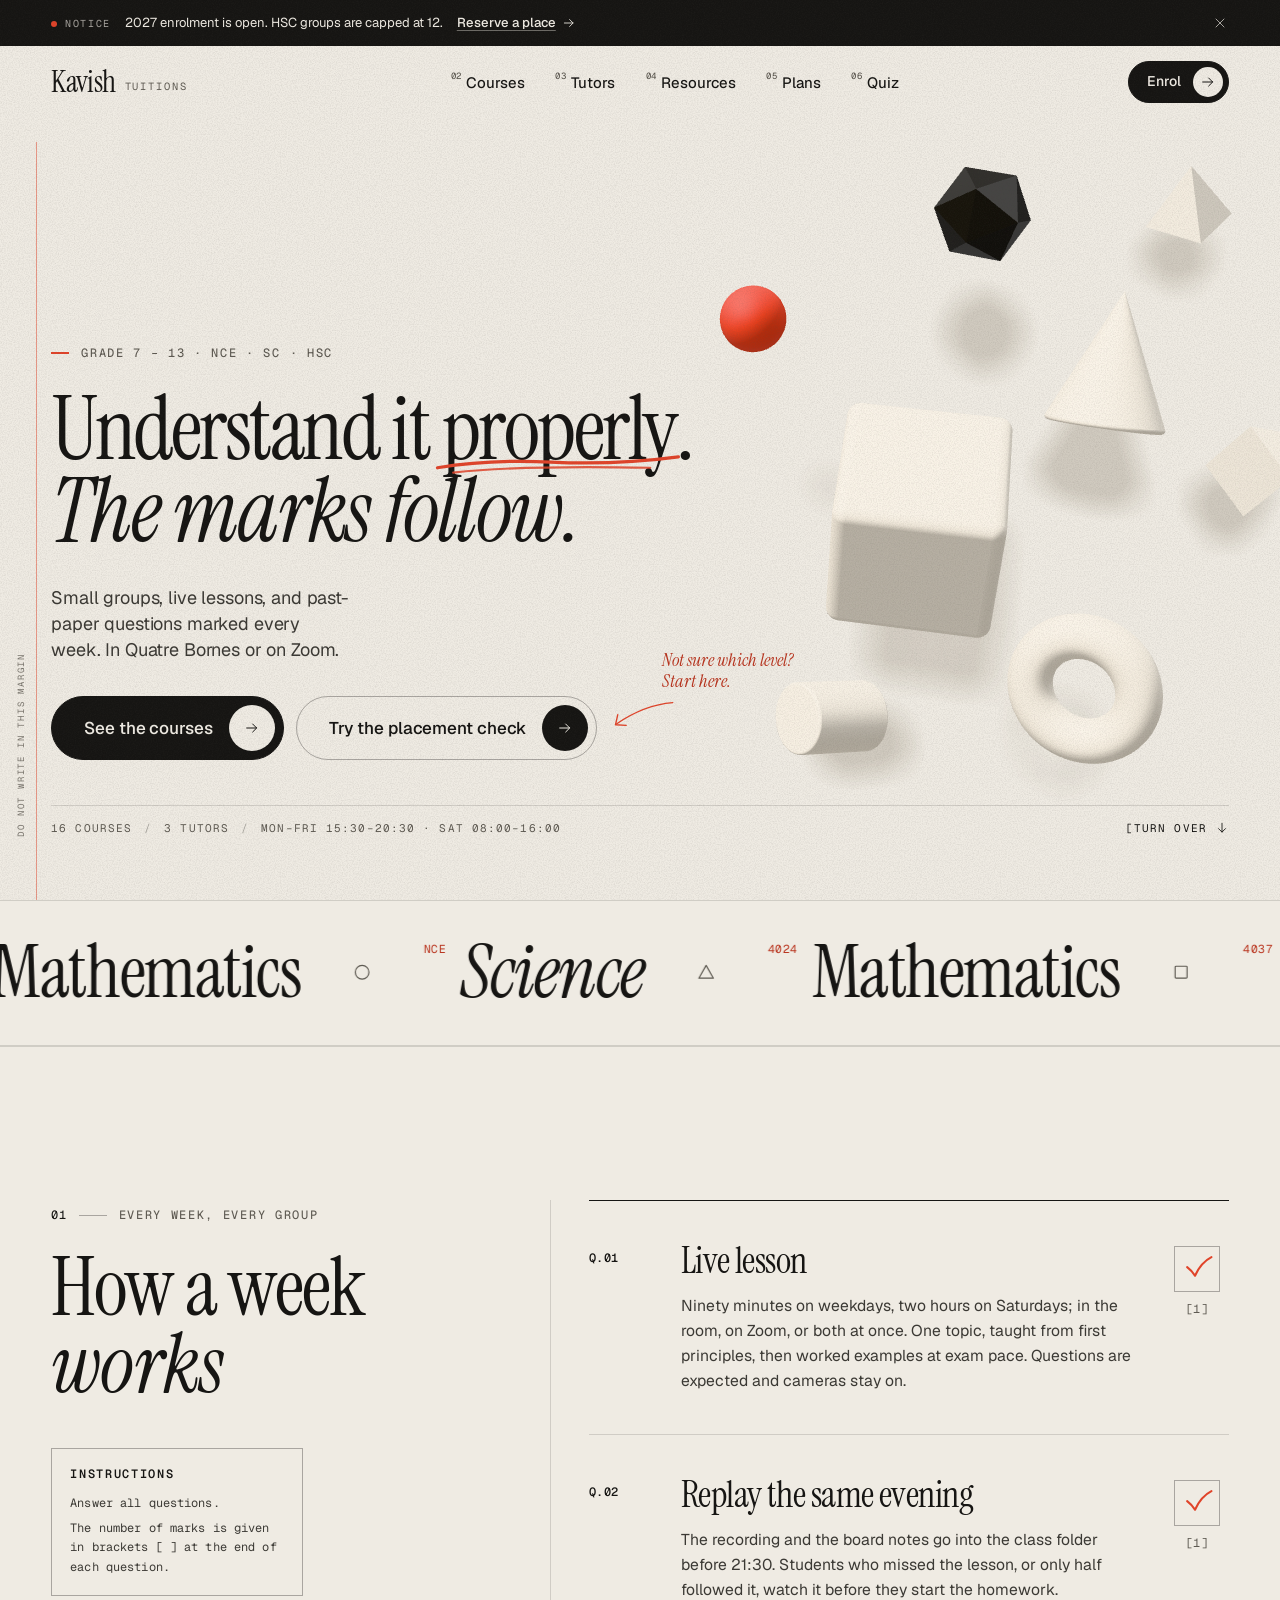
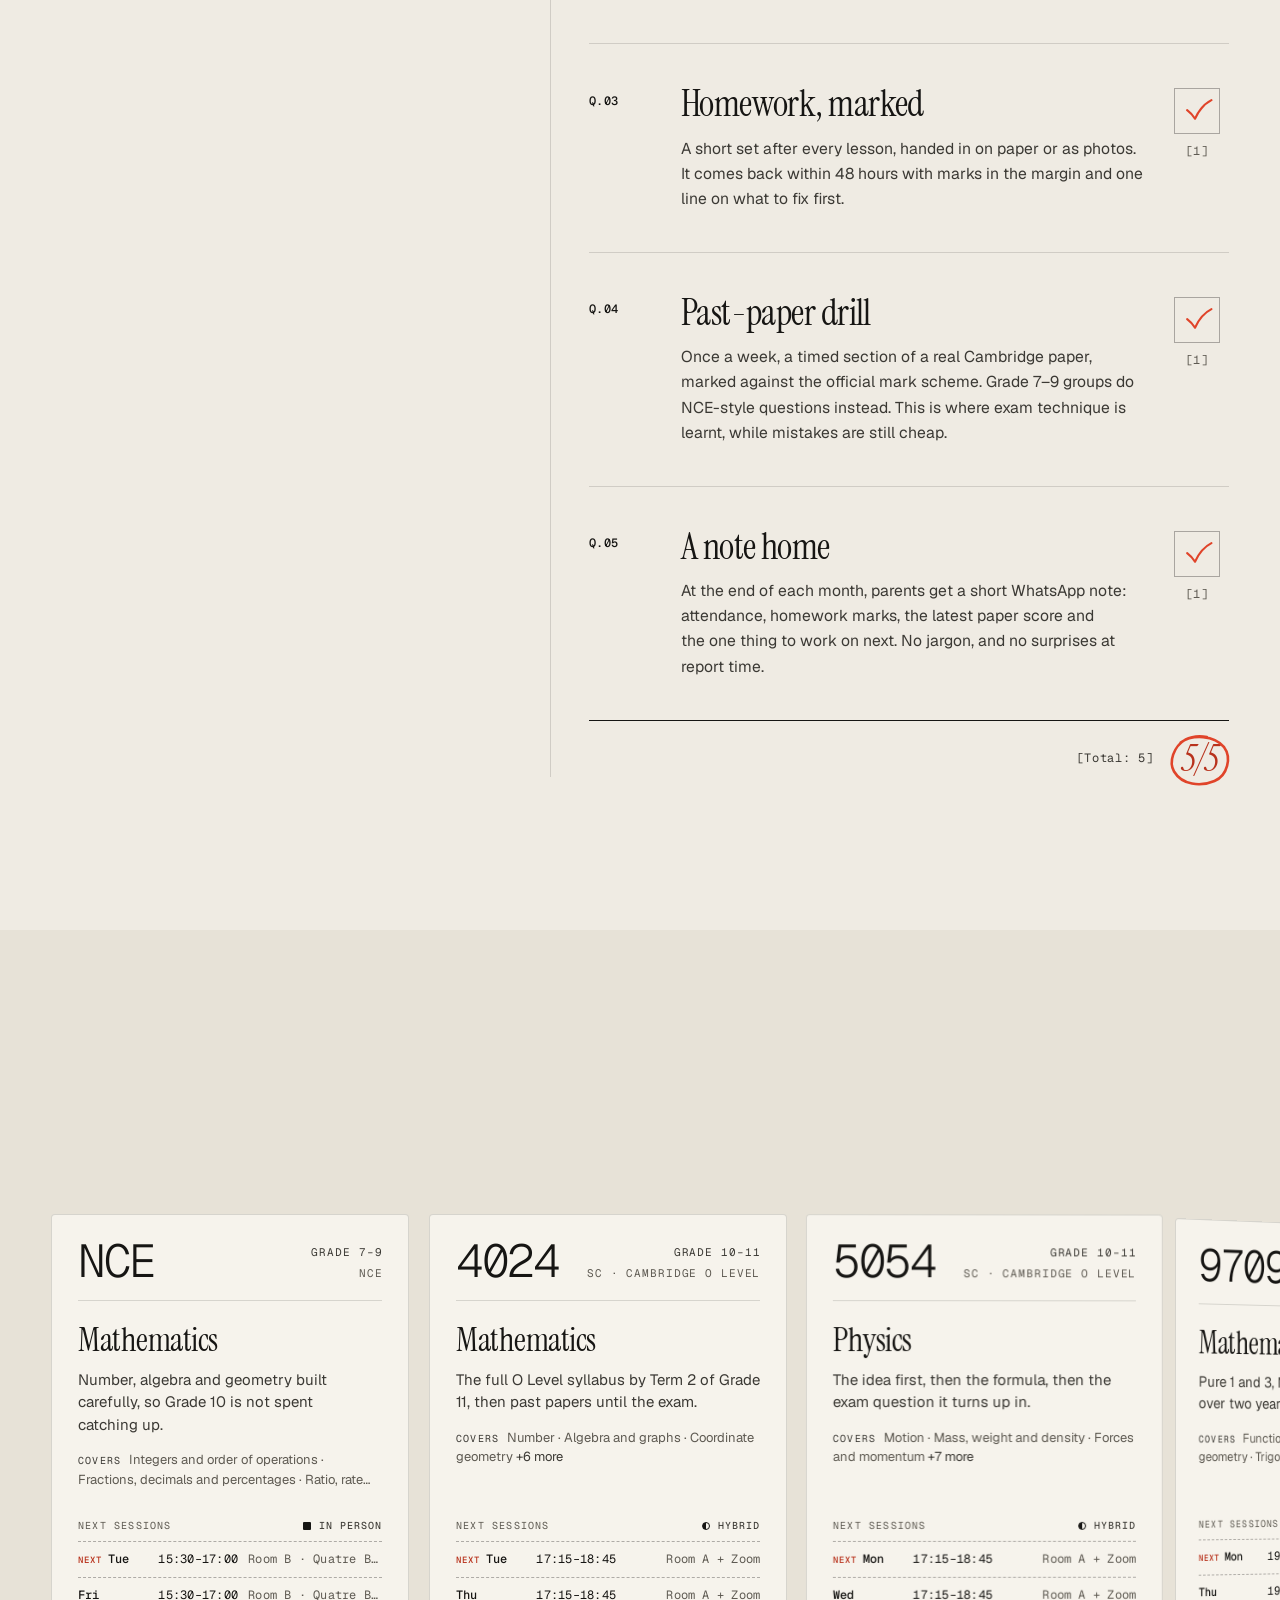
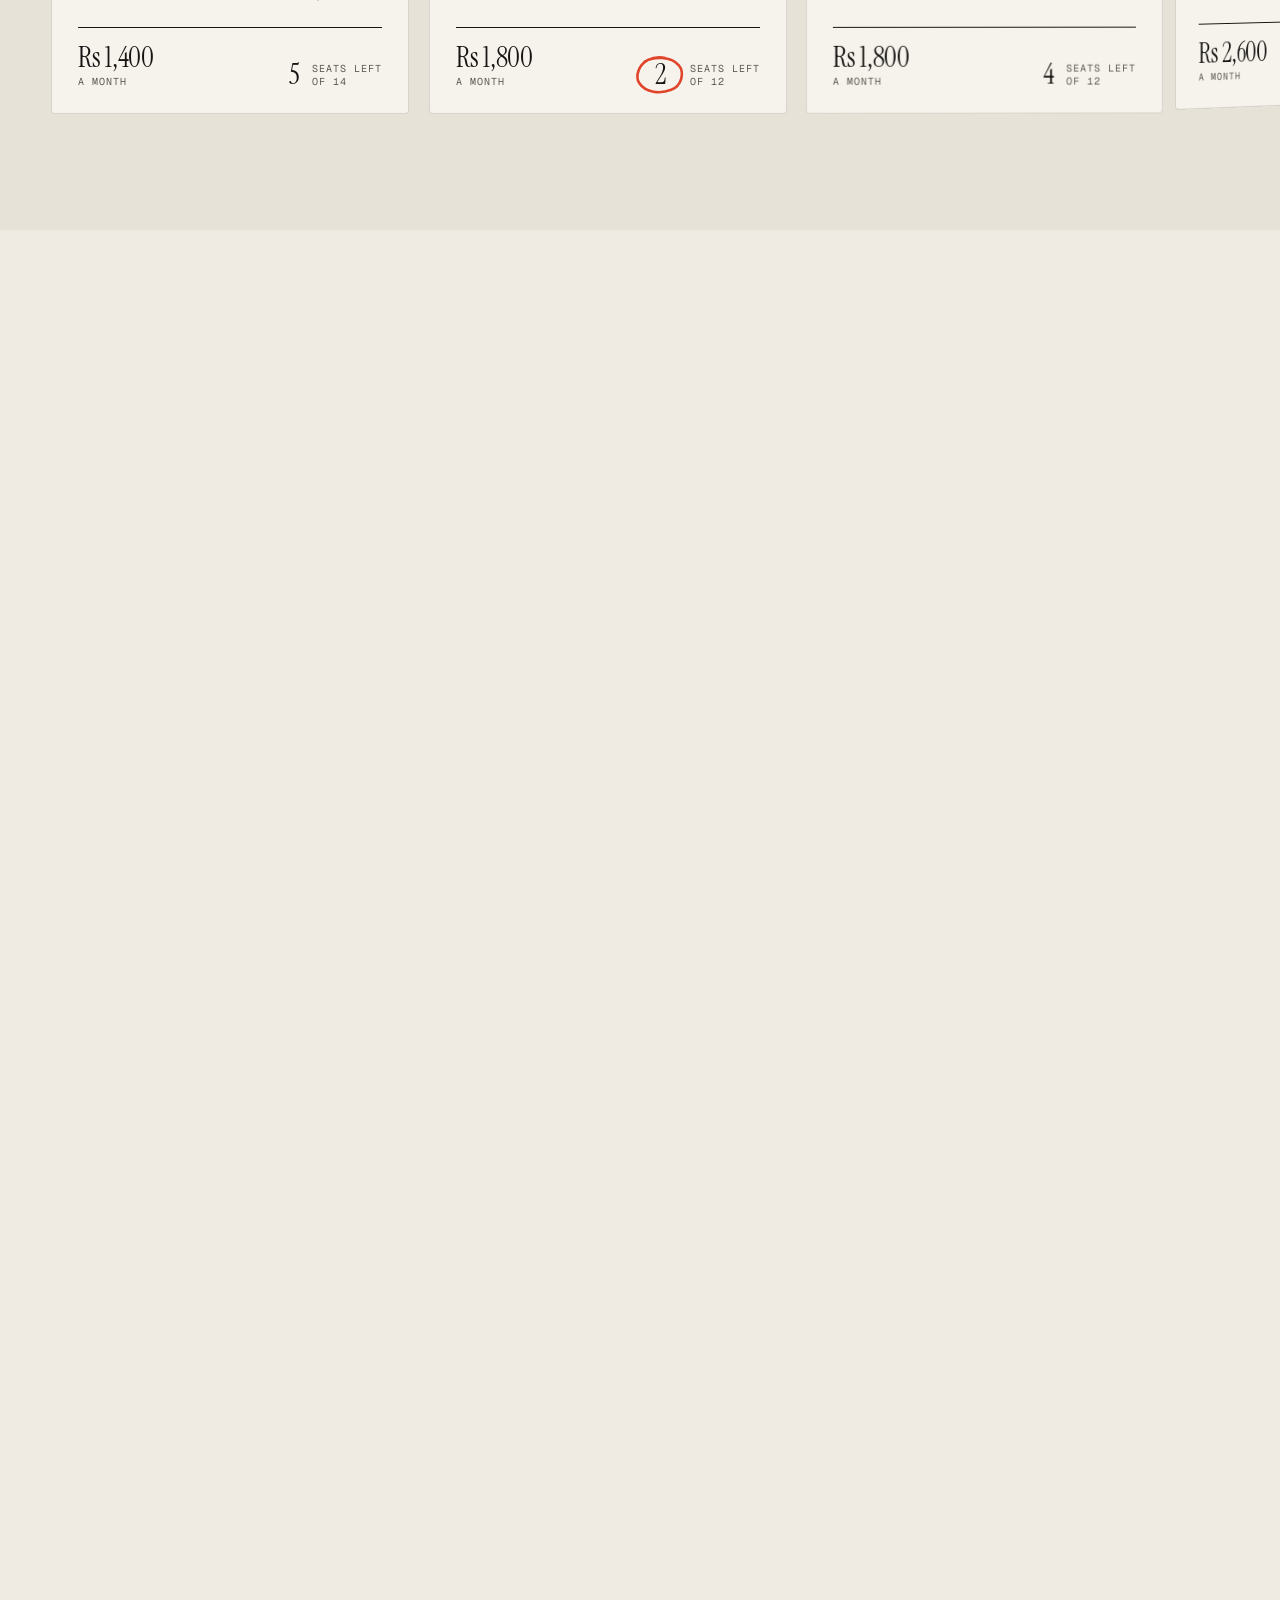
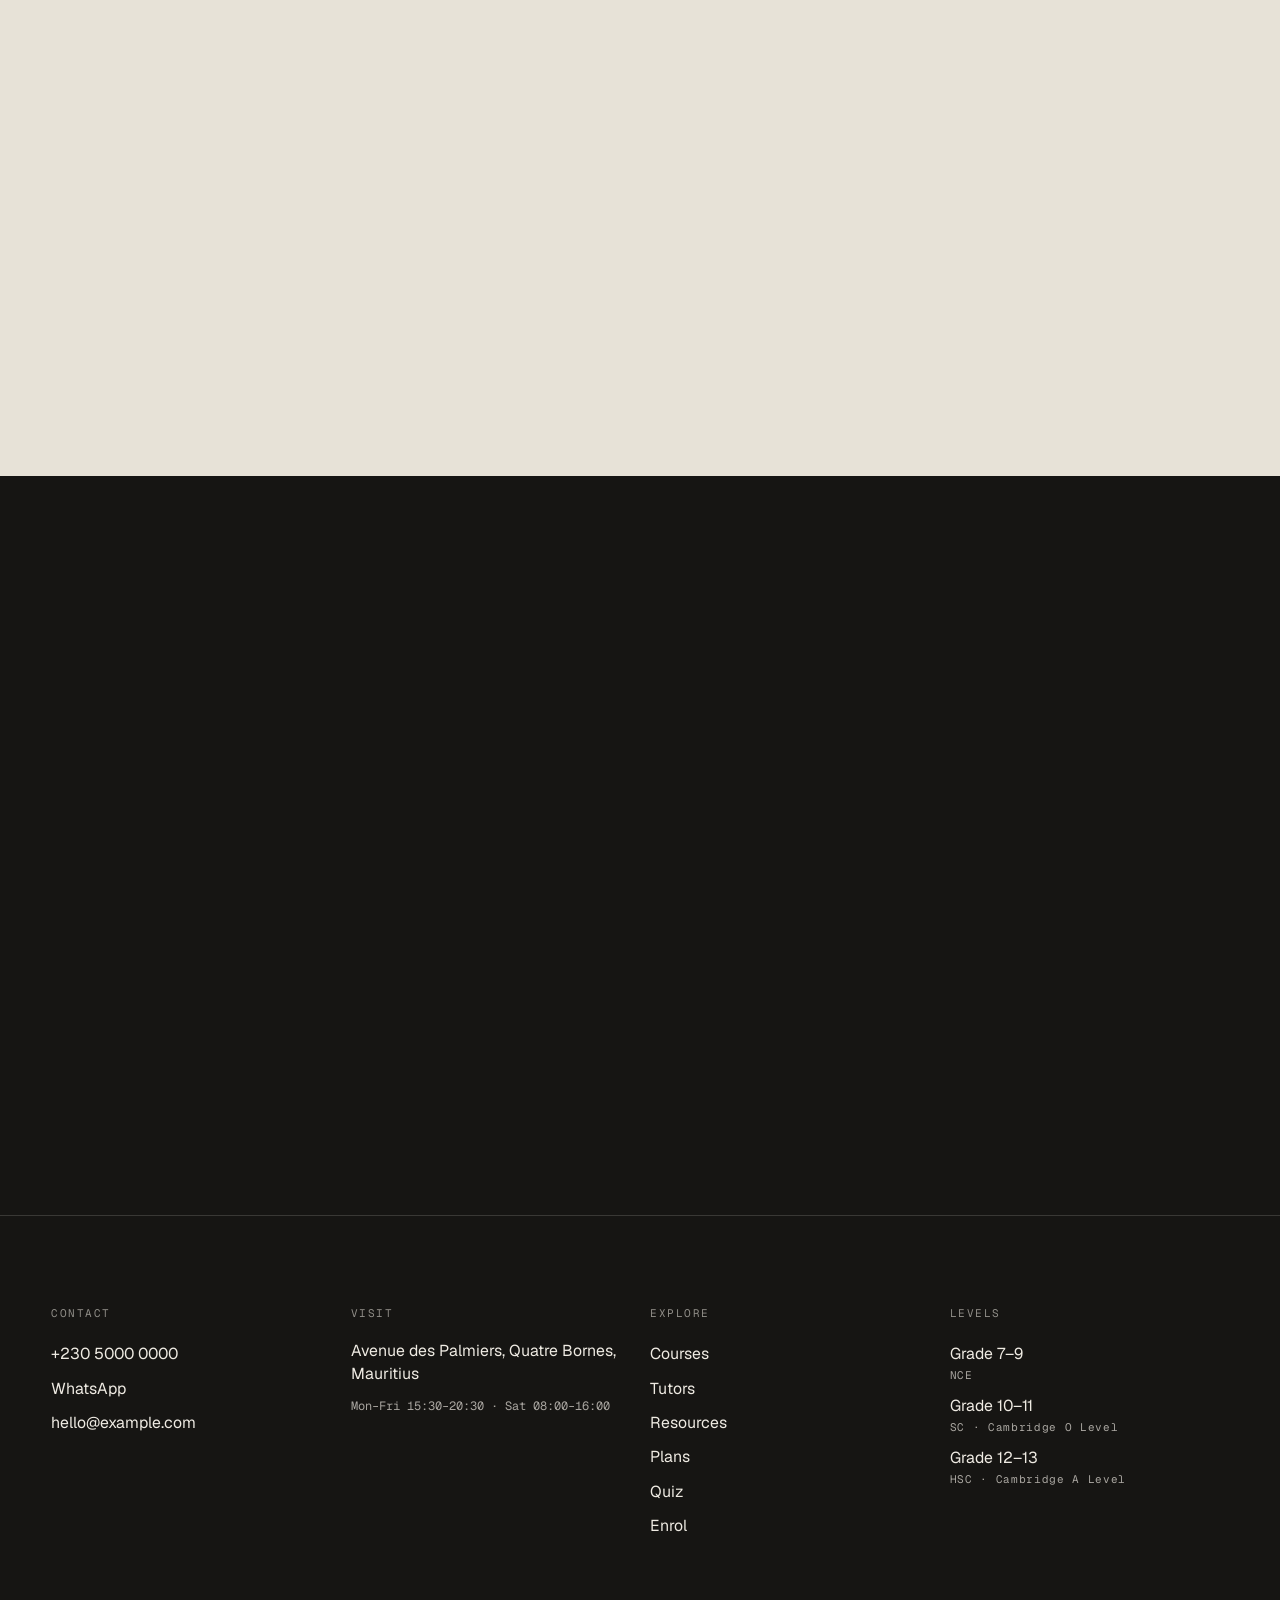
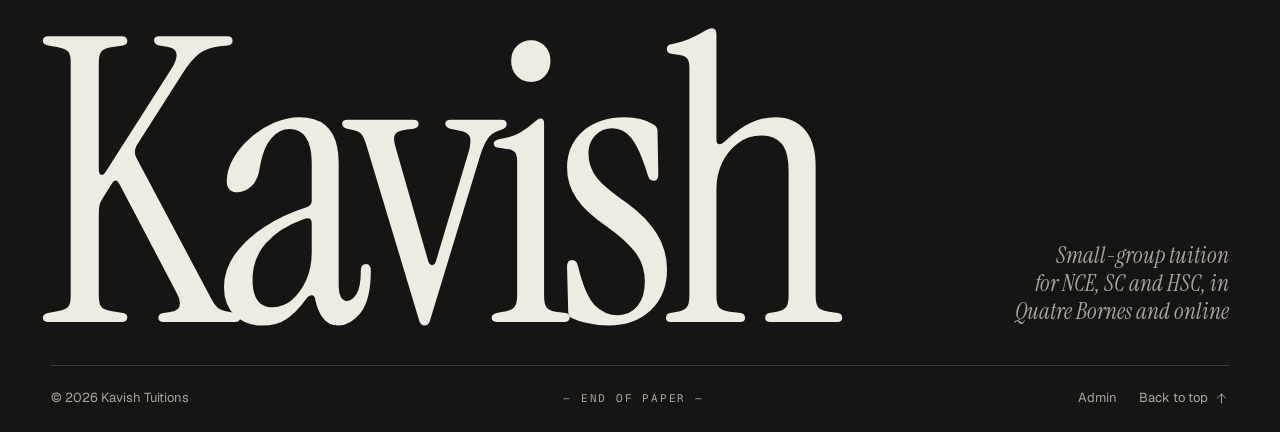
==== commit 072f8449: "Fix issues from the multi-agent review Boot watchdog no longer covers a site that loaded slowly or i" ====
--- a/index.html
+++ b/index.html
@@ -33,10 +33,12 @@
 
     <script>
       // If the app never starts (very old browser, blocked script), show a plain message instead of a stuck loader.
+      // app.js clears this as soon as it runs (and removes the class if it was already added); a slow
+      // or failed content load is reported by the app's own loader instead.
       document.documentElement.classList.add("js");
       window.__ktBootTimer = setTimeout(function () {
-        document.documentElement.classList.add("boot-failed");
-      }, 15000);
+        if (!window.__ktStarted) document.documentElement.classList.add("boot-failed");
+      }, 20000);
     </script>
     <noscript><style>.loader, #scene, .site-top, .boot-error { display: none !important; }</style></noscript>
     <script nomodule>
@@ -99,7 +101,7 @@
     <div class="scene-fallback" aria-hidden="true"><img data-src="assets/img/scene-fallback.svg" alt="" decoding="async" /></div>
 
     <div class="site-top" id="site-top">
-      <div class="announce" id="announce" hidden></div>
+      <aside class="announce" id="announce" aria-label="Notice" hidden></aside>
       <header class="site-header" id="site-header"></header>
     </div>
     <div class="scroll-progress" id="scroll-progress" aria-hidden="true"></div>
--- a/assets/css/tokens.css
+++ b/assets/css/tokens.css
@@ -11,7 +11,7 @@
   /* Ink */
   --ink: #161513;
   --ink-2: #3b3934;
-  --ink-3: #6b675e;
+  --ink-3: #5e5a52;       /* AA for small text on paper, paper-2 and paper-3 */
   --ink-4: #9a958a;
   --on-ink: #efebe3;
   --on-ink-2: rgba(239, 235, 227, 0.68);
--- a/assets/css/site.css
+++ b/assets/css/site.css
@@ -458,12 +458,15 @@
   content: "]";
 }
 
-/* Masked lines produced by data-split / motion.splitLines. Slight padding keeps descenders. */
-.split-line-mask {
+/* Masked lines produced by data-split / motion.splitLines. Slight padding keeps descenders.
+   SplitText names a mask by suffixing each word of the line class, so lines classed
+   "split-line" get masks classed "split-mask-line-mask". Once revealed, the masks stop clipping
+   so pen marks (circles, underlines) drawn around a word show in full. */
+.split-mask-line-mask {
   padding-bottom: 0.09em;
   margin-bottom: -0.09em;
 }
-.is-revealed .split-line-mask {
+.is-revealed .split-mask-line-mask {
   overflow: visible !important;
 }
 
@@ -1113,6 +1116,7 @@
 }
 .textarea {
   --rule-h: 2rem;
+  --rule-c: var(--hair-strong);
   min-height: calc(var(--rule-h) * 4 + 6px);
   padding: 2px 0 0;
   line-height: var(--rule-h);
@@ -1122,14 +1126,24 @@
     to bottom,
     transparent 0,
     transparent calc(var(--rule-h) - 1px),
-    var(--hair-strong) calc(var(--rule-h) - 1px),
-    var(--hair-strong) var(--rule-h)
+    var(--rule-c) calc(var(--rule-h) - 1px),
+    var(--rule-c) var(--rule-h)
   );
   background-position: 0 2px;
   background-attachment: local;
 }
+.textarea:hover {
+  --rule-c: color-mix(in srgb, var(--fg) 40%, transparent);
+}
+/* Focus: the ruled lines turn to ink (as an input's underline does) and an ink margin rule
+   appears just left of the writing area: the left edge of an outline, the rest clipped away.
+   An outline (unlike a shadow) survives forced-colours mode; no padding change, so no shift. */
 .textarea:focus {
+  --rule-c: color-mix(in srgb, var(--fg) 62%, transparent);
   box-shadow: none;
+  outline: 2px solid var(--fg);
+  outline-offset: 6px;
+  clip-path: inset(0 0 0 -10px);
   background-color: color-mix(in srgb, var(--fg) 3%, transparent);
 }
 .field.is-invalid :is(.input, .select),
@@ -1531,6 +1545,9 @@
   height: 100lvh;
   pointer-events: none;
   outline: none;
+  /* Never animate the z-index drop when the loader leaves (the reduced-motion rule gives every
+     element a short transition), or the models flash in front of the page for a moment. */
+  transition: none;
 }
 html.is-loading #scene {
   z-index: calc(var(--z-loader) + 1);
@@ -1773,6 +1790,10 @@
 html.boot-failed .loader {
   display: none;
 }
+/* Belt and braces: once the app has booted, the "didn't start" notice can never cover it. */
+html.is-booted .boot-error {
+  display: none;
+}
 .boot-error__title,
 .noscript__title {
   max-width: 18ch;
@@ -2077,6 +2098,7 @@
 }
 .announce__msg {
   color: var(--on-ink);
+  text-wrap: balance; /* no lone "12." on a second line at phone widths */
 }
 .announce__link {
   display: inline-flex;
@@ -2286,6 +2308,18 @@
   margin-top: clamp(72px, 9vw, 136px);
   padding-top: 36px;
   border-top: 1px solid var(--on-ink-line);
+}
+/* Pages that end on their own call to action (and the enrol page) skip the footer's sign. */
+.site-footer[data-cta="off"] .footer__inner {
+  padding-top: clamp(64px, 7vw, 104px);
+}
+.site-footer[data-cta="off"] .footer__sign {
+  display: none;
+}
+.site-footer[data-cta="off"] .footer__cols {
+  margin-top: 0;
+  padding-top: 0;
+  border-top: 0;
 }
 .footer__col {
   grid-column: span 6;
@@ -2654,6 +2688,27 @@
 }
 html.is-loading .draft-banner {
   visibility: hidden;
+}
+/* Phones: the status keeps its dot on the first row; the actions sit on a row of their own,
+   aligned with the text (separators would otherwise start a wrapped line). */
+@media (max-width: 599px) {
+  .draft-banner__text {
+    flex: 1 1 calc(100% - 18px);
+    min-width: 0;
+  }
+  .draft-banner__dot {
+    align-self: flex-start;
+    margin-top: 0.3em;
+  }
+  .draft-banner__sep {
+    display: none;
+  }
+  .draft-banner__text ~ .draft-banner__link {
+    margin-right: 6px;
+  }
+  .draft-banner__text + .draft-banner__sep + .draft-banner__link {
+    margin-left: 18px;
+  }
 }
 
 /* ------------------------------------------------------------------ custom cursor (fine pointers only) */
--- a/assets/css/views/home.css
+++ b/assets/css/views/home.css
@@ -240,6 +240,28 @@
   .view--home .home-hero__margin {
     display: none;
   }
+  /* Tablet landscape and small laptops: the scene's lower models sit close to the copy column,
+     so the calls to action tighten and the note's arrow lands on the quiz button, not on a model. */
+  .view--home .home-hero .btn--lg {
+    --btn-h: 58px;
+    --btn-icon: 42px;
+    font-size: 1rem;
+    padding-left: 26px;
+  }
+  .view--home .home-hero__actions {
+    gap: 10px;
+  }
+  .view--home .home-hero__note {
+    left: calc(100% + 4px);
+    bottom: 58%;
+    width: 11.75rem;
+  }
+  .view--home .home-hero__note-text {
+    padding-left: 2.6rem;
+  }
+  .view--home .home-hero__arrow {
+    width: 3.5rem;
+  }
 }
 @media (min-width: 1440px) {
   .view--home .home-hero__title {
@@ -728,6 +750,20 @@
   text-align: right;
   text-overflow: ellipsis;
   white-space: nowrap;
+}
+/* Phones: "Room B · Quatre Bornes" would be cut to "Room B · Quat…"; the place takes its own line. */
+@media (max-width: 479px) {
+  .view--home .home-course__room {
+    white-space: normal;
+    overflow-wrap: anywhere;
+  }
+  .view--home .home-course__place {
+    display: block;
+    margin-top: 2px;
+  }
+  .view--home .home-course__sep {
+    display: none;
+  }
 }
 .view--home .home-course__foot {
   display: flex;
@@ -1323,6 +1359,7 @@
   min-width: 0;
   padding: 16px 16px 20px;
   border-top: 1px solid var(--hair);
+  container-type: inline-size;
 }
 .view--home .home-stat:nth-child(-n + 2) {
   border-top: 0;
@@ -1339,9 +1376,11 @@
 .view--home .home-stat__val {
   margin-top: 18px;
   font-family: var(--font-display);
-  font-size: clamp(3.5rem, 15vw, 6.25rem);
+  /* --len (characters in the figure) caps the size so long figures stay inside their cell */
+  font-size: min(clamp(3.5rem, 15vw, 6.25rem), 210cqi / var(--len, 3));
   line-height: 0.86;
   letter-spacing: -0.03em;
+  white-space: nowrap;
 }
 .view--home .home-stat__label {
   max-width: 22ch;
@@ -1371,7 +1410,7 @@
   }
   .view--home .home-stat__val {
     margin-top: 40px;
-    font-size: clamp(4.5rem, 7vw, 7rem);
+    font-size: min(clamp(4.5rem, 7vw, 7rem), 210cqi / var(--len, 3));
   }
 }
 
--- a/assets/css/views/courses.css
+++ b/assets/css/views/courses.css
@@ -890,25 +890,32 @@
   letter-spacing: -0.022em;
   text-wrap: balance;
 }
+/* Separators hang in the column gap, left of each item. An item that wraps to the start of a new
+   line takes its separator outside the list's left edge, where overflow-x clips it away. */
 .view--courses .cx-dhero__meta {
   display: flex;
   flex-wrap: wrap;
   align-items: center;
-  gap: 10px 0;
+  gap: 10px 33px;
   margin-top: clamp(22px, 3vh, 30px);
   padding-top: 16px;
   border-top: 1px solid var(--hair-strong);
   color: var(--fg-2);
+  overflow-x: clip;
 }
 .view--courses .cx-dhero__meta > li {
+  position: relative;
   display: inline-flex;
   align-items: center;
 }
 .view--courses .cx-dhero__meta > li + li::before {
   content: "";
+  position: absolute;
+  left: -17px;
+  top: 50%;
   width: 1px;
   height: 12px;
-  margin: 0 16px;
+  translate: 0 -50%;
   background: var(--hair-strong);
 }
 .view--courses .cx-dhero__exam::before {
--- a/assets/css/views/plans.css
+++ b/assets/css/views/plans.css
@@ -334,12 +334,19 @@
   margin-top: 4px;
   transform: rotate(-6deg);
 }
-@media (min-width: 1000px) {
+/* From 1200px the note hangs in the margin between the switch and the plan sheet. Narrower, the
+   recommended plan's ink block sits under the switch column and would cover it, so the note stays
+   in flow and pushes the sheet down. */
+@media (min-width: 1200px) {
   .view--plans .pl-bill__note {
     position: absolute;
     top: 100%;
     right: 0;
     width: max-content;
+  }
+  /* The hanging note takes no space: leave room for it above the sheet's top rule. */
+  .view--plans .pl-fees__head:has(.pl-bill__note) + .pl-plans {
+    margin-top: 7rem;
   }
 }
 @media (max-width: 999px) {
@@ -1227,11 +1234,15 @@
     width: calc(var(--w) * 100% - 6px);
   }
 }
+/* The block is a wrapping column: every line is full width, so a line that doesn't fit the lesson's
+   height wraps into a second column, which overflow:hidden drops whole. Nothing is ever sliced
+   through the glyphs, whatever the title, room or lesson length. */
 .view--plans .pl-blk__link {
   position: relative;
   display: flex;
-  flex-direction: column;
-  gap: 3px;
+  flex-flow: column wrap;
+  align-content: flex-start;
+  gap: 2px;
   height: 100%;
   padding: 7px 9px 8px;
   border: 1px solid var(--hair);
@@ -1253,6 +1264,10 @@
 .view--plans .pl-lv-2 .pl-blk__link {
   border-top: var(--pl-rule-2);
 }
+.view--plans .pl-blk__link > * {
+  width: 100%;
+  flex-shrink: 0;
+}
 .view--plans .pl-blk__top {
   display: flex;
   align-items: baseline;
@@ -1260,6 +1275,7 @@
   gap: 6px;
   font-family: var(--font-mono);
   font-size: 0.6875rem;
+  line-height: 1.25;
   letter-spacing: 0.04em;
   white-space: nowrap;
 }
@@ -1283,6 +1299,7 @@
   margin-top: auto;
   font-family: var(--font-mono);
   font-size: 0.6875rem;
+  line-height: 1.25;
   color: var(--fg-2);
   white-space: nowrap;
   font-variant-numeric: tabular-nums;
@@ -1295,30 +1312,31 @@
   overflow: hidden;
   text-overflow: ellipsis;
 }
+/* While a lesson is on, the tag takes the room's line (in flow, so it never sits over text). */
 .view--plans .pl-blk__live {
   display: none;
-  position: absolute;
-  right: 6px;
-  bottom: 6px;
-  padding: 2px 5px;
+  align-self: flex-start;
+  width: auto;
+  padding: 1px 5px;
   border-radius: 2px;
-  background: var(--red);
+  background: var(--red-ink);
   color: var(--on-ink);
   font-family: var(--font-mono);
-  font-size: 0.5625rem;
-  letter-spacing: 0.1em;
-  text-transform: uppercase;
+  font-size: 0.625rem;
+  line-height: 1.4;
+  letter-spacing: 0.08em;
+  text-transform: uppercase;
+  white-space: nowrap;
 }
 .view--plans .pl-blk.is-live .pl-blk__live {
   display: block;
 }
+.view--plans .pl-blk.is-live .pl-blk__room,
+.view--plans .pl-blk__live-s {
+  display: none;
+}
 /* Blocks are size containers: when a lesson is short or narrow, drop the least important lines
    rather than clipping them (the readout and the course page carry the rest). */
-@container (max-width: 160px) and (max-height: 104px) {
-  .view--plans .pl-blk__room {
-    display: none;
-  }
-}
 .view--plans .pl-blk__short {
   display: none;
 }
@@ -1337,6 +1355,18 @@
   }
   .view--plans .pl-blk__link {
     padding-inline: 7px;
+  }
+  .view--plans .pl-blk__live-l {
+    display: none;
+  }
+  .view--plans .pl-blk__live-s {
+    display: inline;
+  }
+}
+/* After the narrow rule above, so a short block drops its room even when the room could wrap. */
+@container (max-width: 160px) and (max-height: 104px) {
+  .view--plans .pl-blk__room {
+    display: none;
   }
 }
 @container (max-width: 92px) {
@@ -1652,9 +1682,9 @@
   margin-left: 4px;
   padding: 2px 5px;
   border-radius: 2px;
-  background: var(--red);
+  background: var(--red-ink);
   color: var(--on-ink);
-  font-size: 0.5625rem;
+  font-size: 0.625rem;
 }
 .view--plans .pl-row.is-live .pl-row__live {
   display: inline-block;
--- a/assets/css/views/quiz.css
+++ b/assets/css/views/quiz.css
@@ -703,6 +703,16 @@
 
 /* ------------------------------------------------------------------ result */
 
+/* "Marked · Mathematics · All levels": each part stays whole when the line wraps; so does a stage
+   name ("Grade 10–11") inside running text. */
+.view--quiz .qz-res__seg,
+.view--quiz .qz-nw {
+  white-space: nowrap;
+}
+.view--quiz .qz-res__eyebrow {
+  align-items: baseline;
+}
+
 .view--quiz .qz-res__score {
   display: flex;
   flex-wrap: wrap;
@@ -871,6 +881,10 @@
 }
 .view--quiz .qz-res__other {
   margin-left: 10px;
+}
+/* With the wider "Try the … paper" button, the text link wraps under the buttons: keep it on the column edge. */
+.view--quiz .qz-res__actions:has([data-action="next-stage"]) .qz-res__other {
+  margin-left: 0;
 }
 
 /* ------------------------------------------------------------------ after: groups + marked script */
@@ -1237,6 +1251,41 @@
 .view--quiz .qz-band.is-hit .qz-band__range {
   color: var(--accent-text);
 }
+.view--quiz .qz-scheme__note {
+  display: grid;
+  gap: 8px;
+  max-width: 68ch;
+  margin-top: clamp(32px, 4vw, 56px);
+  padding-top: 18px;
+  border-top: 1px solid var(--hair);
+  color: var(--fg-2);
+  font-size: 0.9375rem;
+  line-height: 1.55;
+  text-wrap: pretty;
+}
+.view--quiz .qz-scheme__note-k {
+  color: var(--fg);
+  font-family: var(--font-mono);
+  font-size: 0.6875rem;
+  letter-spacing: 0.1em;
+  text-transform: uppercase;
+}
+@media (min-width: 900px) {
+  /* On the section head's grid: label under its index, text under its title. */
+  .view--quiz .qz-scheme__note {
+    grid-template-columns: repeat(12, minmax(0, 1fr));
+    column-gap: var(--grid-gap);
+    max-width: none;
+  }
+  .view--quiz .qz-scheme__note-k {
+    grid-column: 1 / span 3;
+    padding-top: 0.25em;
+  }
+  .view--quiz .qz-scheme__note > span:last-child {
+    grid-column: 4 / span 7;
+    max-width: 68ch;
+  }
+}
 .view--quiz .qz-band.is-hit .qz-band__range::after {
   content: "— your band";
   margin-left: 10px;
@@ -1416,10 +1465,9 @@
   font-size: 0.75rem;
 }
 .view--enrol .en-seats__name {
-  overflow: hidden;
   font-size: 0.9375rem;
-  white-space: nowrap;
-  text-overflow: ellipsis;
+  line-height: 1.25;
+  text-wrap: balance;
 }
 .view--enrol .en-seats__left {
   font-family: var(--font-mono);
@@ -1442,6 +1490,17 @@
   }
   .view--enrol .en-seats {
     grid-column: 5 / span 3;
+  }
+}
+/* Narrow desktop columns: the count drops under the name, so names are never cut short. */
+@media (min-width: 1024px) and (max-width: 1279px) {
+  .view--enrol .en-seats__list a {
+    grid-template-columns: 3.4rem minmax(0, 1fr);
+    row-gap: 3px;
+  }
+  .view--enrol .en-seats__left {
+    grid-column: 2;
+    color: var(--fg-2);
   }
 }
 /* Portrait screens: the specimen cabinet sits above; the words are on a sheet of paper that
@@ -2158,6 +2217,12 @@
     flex: 1 1 100%;
     justify-content: space-between;
   }
+  /* The label follows its leading icon (as on "Send enquiry"), with or without an arrow badge,
+     instead of being pushed to the far edge of a badge-less button. */
+  .view--enrol .en-done__actions .btn > span:not(.btn__icon) {
+    flex: 1 1 auto;
+    text-align: left;
+  }
   .view--enrol .en-entry__rows > div {
     grid-template-columns: 1fr;
     gap: 2px;
